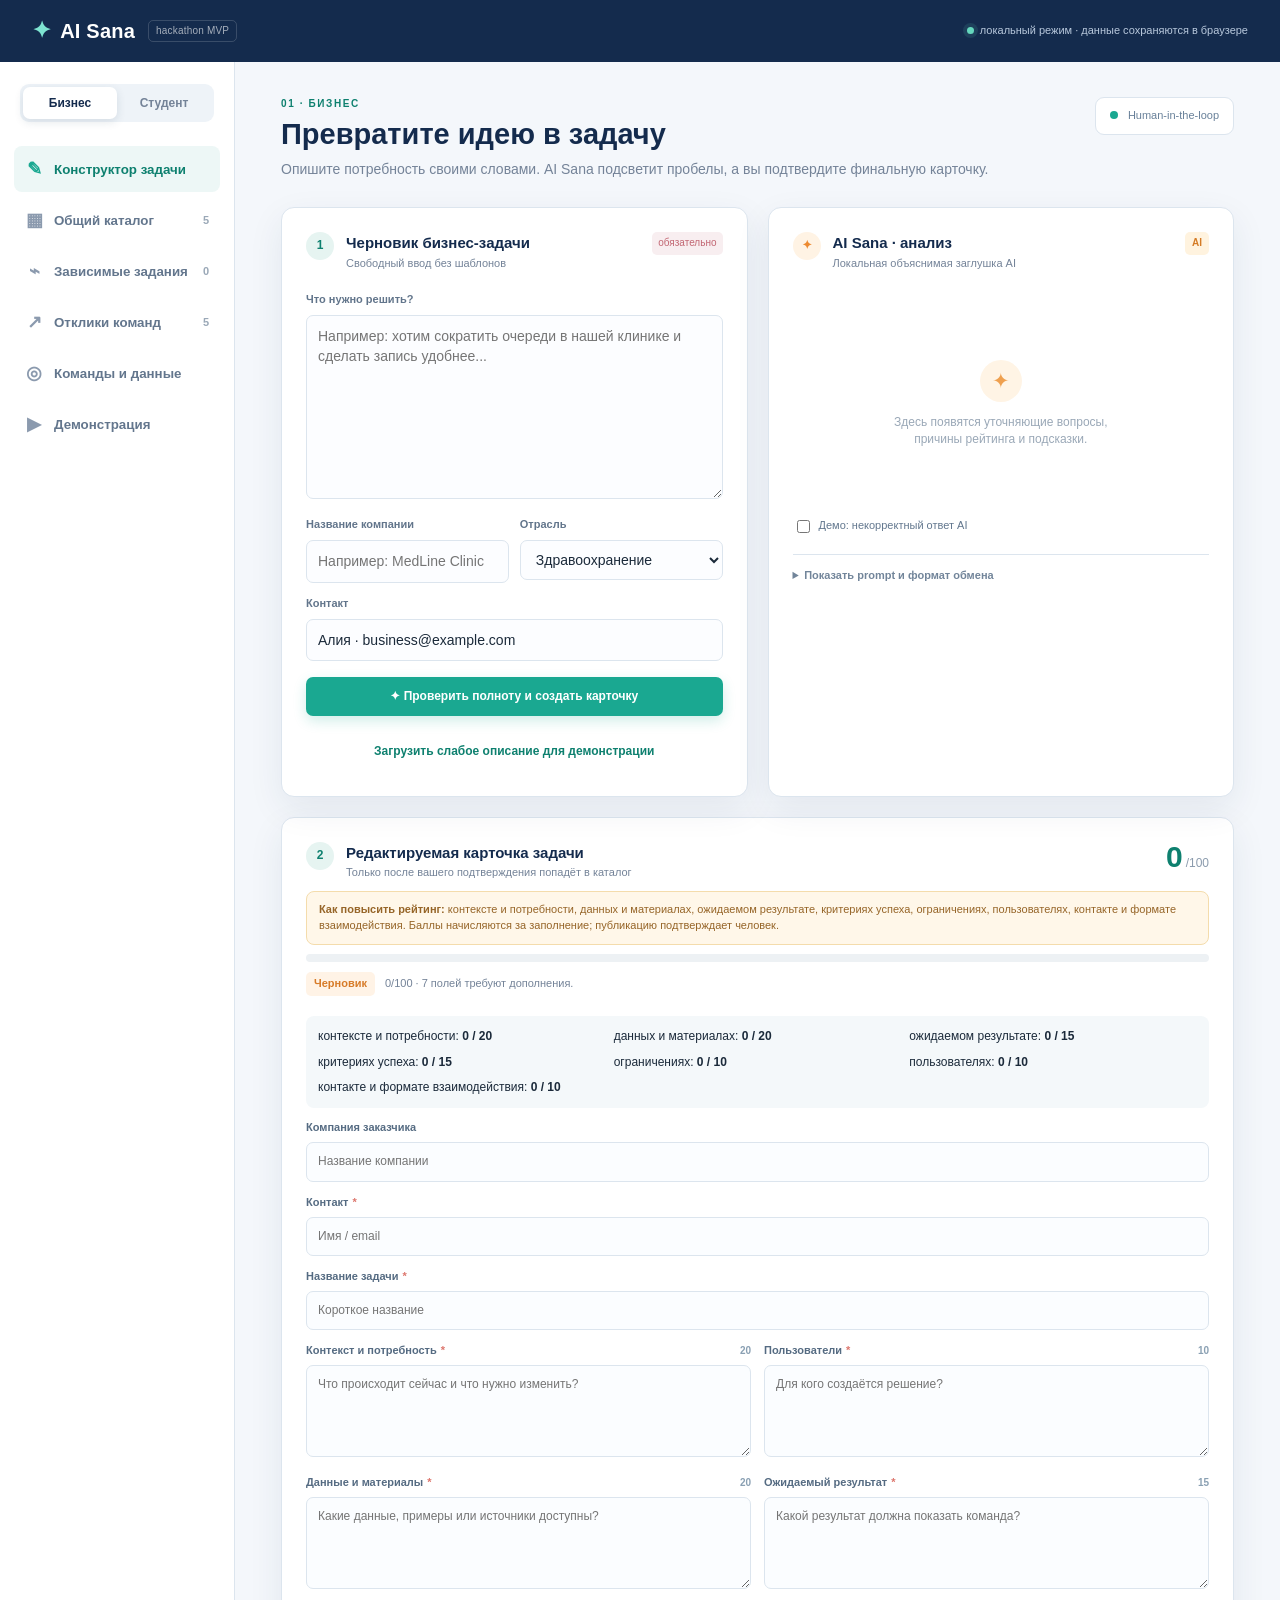
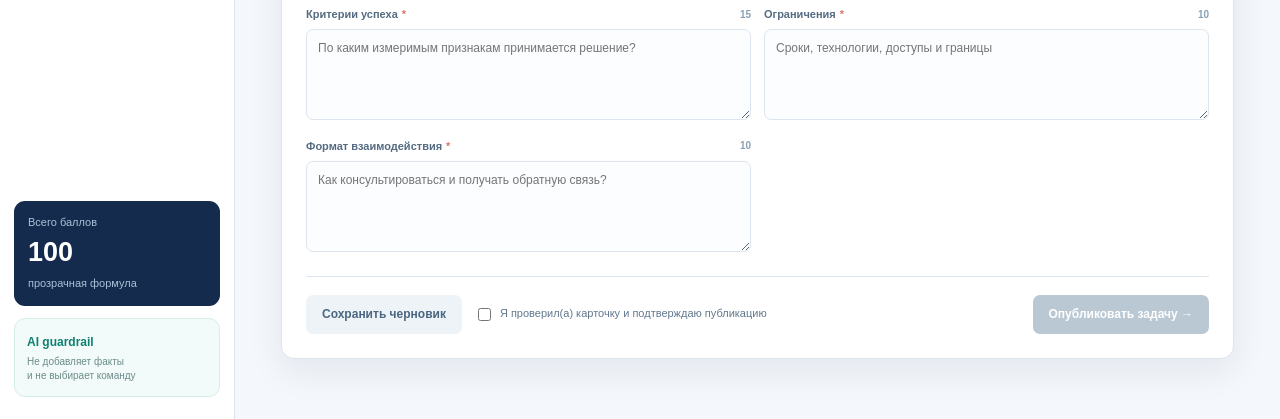
==== demo.html @ d92e15e0 "third commit" ====
<!doctype html>
<html lang="ru">
<head>
  <meta charset="UTF-8" />
  <meta name="viewport" content="width=device-width, initial-scale=1.0" />
  <title>AI Sana — геймификация бизнес-задач</title>
  <style>:root{--navy:#142b4d;--navy-2:#1f4675;--ink:#1b2a3a;--muted:#748398;--line:#dce5ee;--bg:#f4f7fb;--card:#fff;--teal:#1aa891;--teal-dark:#0e806f;--orange:#f29b4a;--red:#e36963;--shadow:0 12px 35px rgba(27,57,91,.08)}*{box-sizing:border-box}body{margin:0;background:var(--bg);color:var(--ink);font:14px/1.45 Inter,ui-sans-serif,-apple-system,BlinkMacSystemFont,"Segoe UI",sans-serif}.app-shell{min-height:100vh}.topbar{height:62px;background:var(--navy);color:#fff;display:flex;align-items:center;justify-content:space-between;padding:0 32px}.brand{font-weight:800;letter-spacing:.2px;display:flex;align-items:center;gap:9px;font-size:20px}.brand small{font-size:10px;font-weight:500;opacity:.62;padding:3px 7px;border:1px solid rgba(255,255,255,.26);border-radius:5px;margin-left:4px}.brand-mark{color:#7ee4d1;font-size:23px}.topbar-status{font-size:11px;color:#b8c8dc}.live-dot{display:inline-block;width:7px;height:7px;border-radius:50%;background:#65d7bd;margin-right:6px;box-shadow:0 0 0 4px rgba(101,215,189,.12)}.workspace{display:flex;min-height:calc(100vh - 62px)}.sidebar{width:235px;background:#fff;border-right:1px solid var(--line);padding:22px 14px;display:flex;flex-direction:column}.role-switcher{display:grid;grid-template-columns:1fr 1fr;background:#eef3f8;border-radius:9px;padding:3px;margin:0 6px 24px}.role-btn{border:0;background:transparent;border-radius:7px;padding:9px 3px;color:var(--muted);font-weight:700;font-size:12px;cursor:pointer}.role-btn.active{background:#fff;color:var(--navy);box-shadow:0 3px 10px rgba(28,57,86,.12)}.nav-list{display:grid;gap:5px}.nav-btn{border:0;background:transparent;border-radius:8px;color:#63768d;text-align:left;padding:12px 11px;display:flex;gap:11px;align-items:center;cursor:pointer;font-weight:600}.nav-btn span{font-size:18px;width:18px;text-align:center;color:#8b9aae}.nav-btn b{margin-left:auto;color:#9aa8b7;font-size:11px}.nav-btn:hover,.nav-btn.active{background:#edf7f6;color:var(--teal-dark)}.nav-btn.active span{color:var(--teal)}.sidebar-bottom{margin-top:auto;display:grid;gap:12px}.mini-kpi{background:var(--navy);color:#fff;border-radius:11px;padding:14px}.mini-kpi span,.mini-kpi small{display:block;color:#abc0d8;font-size:11px}.mini-kpi strong{display:block;font-size:27px;margin:3px 0}.guardrail{border:1px solid #d6eee9;background:#f3fbfa;border-radius:11px;padding:12px;color:var(--teal-dark)}.guardrail span{font-weight:800;font-size:12px}.guardrail small{display:block;color:#6b8c89;font-size:10px;margin-top:4px}.main-content{flex:1;padding:35px 46px 60px;max-width:1500px;margin:0 auto;width:100%}.view{display:none}.view.active{display:block}.page-heading{display:flex;justify-content:space-between;align-items:flex-start;gap:25px;margin-bottom:28px}.eyebrow{color:var(--teal-dark);font-size:10px;font-weight:900;letter-spacing:1.6px;margin:0 0 6px}.page-heading h1{font-size:29px;line-height:1.15;margin:0 0 8px;color:var(--navy)}.subtitle{color:var(--muted);margin:0;max-width:750px}.heading-chip,.catalog-total{background:#fff;border:1px solid var(--line);padding:10px 14px;border-radius:9px;color:#688099;font-size:11px;white-space:nowrap}.chip-dot{width:8px;height:8px;border-radius:50%;background:var(--teal);display:inline-block;margin-right:7px}.catalog-total{text-align:right}.catalog-total strong{display:block;color:var(--navy);font-size:25px;line-height:1}.catalog-total span{font-size:10px}.builder-layout{display:grid;grid-template-columns:1fr 1fr;gap:20px;margin-bottom:20px}.panel{background:#fff;border:1px solid var(--line);border-radius:13px;box-shadow:var(--shadow)}.input-panel,.ai-panel{min-height:380px;padding:24px}.panel-head{display:flex;justify-content:space-between;align-items:flex-start;margin-bottom:20px}.panel-head>div:first-child{display:flex;gap:12px}.panel-head h2{font-size:15px;margin:0 0 2px;color:var(--navy)}.panel-head p{margin:0;color:var(--muted);font-size:11px}.step-num{background:#e6f4f1;color:var(--teal-dark);width:28px;height:28px;border-radius:50%;display:inline-flex;align-items:center;justify-content:center;font-weight:900;font-size:12px;flex:none}.ai-step{background:#fff3e4;color:#ed8a30}.required{font-size:10px;background:#f8eef0;color:#c26773;border-radius:5px;padding:4px 6px}.ai-badge{font-size:10px;color:#d47b26;background:#fff3df;border-radius:5px;padding:4px 7px;font-weight:800}.field-label{display:block;font-weight:700;font-size:11px;color:#62758b;margin-bottom:7px}.field-group{flex:1}.input-panel textarea,.input-panel input,.input-panel select,.card-field input,.card-field textarea,.card-field select,.toolbar select,.search-wrap input{font:inherit;border:1px solid var(--line);border-radius:7px;background:#fcfdff;color:var(--ink);padding:10px 11px;outline:none;width:100%;resize:vertical}.input-panel textarea:focus,.input-panel input:focus,.card-field input:focus,.card-field textarea:focus{border-color:#65cfc0;box-shadow:0 0 0 3px rgba(26,168,145,.1)}.form-row{display:flex;gap:11px;margin-top:13px}.primary-btn,.secondary-btn,.text-btn{border:0;border-radius:7px;padding:11px 16px;font:inherit;font-size:12px;font-weight:800;cursor:pointer}.primary-btn{background:var(--teal);color:#fff;box-shadow:0 5px 13px rgba(26,168,145,.2)}.primary-btn:hover{background:var(--teal-dark)}.primary-btn:disabled{background:#b9c8d3;cursor:not-allowed;box-shadow:none}.secondary-btn{background:#edf3f7;color:#4a6680}.text-btn{background:transparent;color:var(--teal-dark);padding-left:0;padding-right:0}.full{width:100%;margin-top:16px}.empty-state{text-align:center;padding:68px 10px;color:#9aa8b7}.empty-icon{width:42px;height:42px;border-radius:50%;background:#fff4e5;color:#efa04f;display:inline-flex;align-items:center;justify-content:center;font-size:21px;margin-bottom:12px}.empty-state p{margin:0;font-size:12px}.hidden{display:none!important}.ai-result{display:grid;gap:12px}.ai-summary{display:flex;align-items:center;gap:10px;padding:10px;background:#fff8ed;border:1px solid #f6e1c4;border-radius:8px;color:#8b6438;font-size:12px}.question-list{display:grid;gap:9px}.question-item{border:1px solid #e6edf2;border-radius:8px;padding:10px;background:#fbfcfe}.question-item strong{font-size:11px;display:block;color:var(--navy);margin-bottom:6px}.question-item input{width:100%;border:0;border-bottom:1px solid #ccd9e3;padding:5px 2px;background:transparent;outline:0;font:inherit;font-size:12px}.prompt-details{margin-top:18px;border-top:1px solid var(--line);padding-top:13px;color:#72859a;font-size:11px}.prompt-details summary{cursor:pointer;font-weight:700}.prompt-details pre{white-space:pre-wrap;background:#152b48;color:#cfe8e2;border-radius:7px;padding:11px;font-size:10px;line-height:1.5;overflow:auto}.card-panel{padding:24px}.card-head{margin-bottom:10px}.score-bubble{display:flex;align-items:baseline;gap:3px;color:#8b9bad}.score-bubble strong{color:var(--teal-dark);font-size:30px;line-height:1}.score-bubble span{font-size:12px}.score-track{height:8px;background:#edf1f4;border-radius:9px;overflow:hidden}.score-track span{display:block;height:100%;width:0;background:linear-gradient(90deg,var(--orange),var(--teal));border-radius:9px;transition:width .35s}.readiness-row{display:flex;align-items:center;gap:10px;margin:10px 0 20px;color:var(--muted);font-size:11px}.readiness{border-radius:5px;padding:4px 8px;font-weight:800}.readiness.draft{background:#fff3e6;color:#d77b28}.readiness.working{background:#eaf3ff;color:#3d78b9}.readiness.ready{background:#e9f8f2;color:#178c70}.readiness.priority{background:#e9efff;color:#536cc3}.missing-banner{background:#fff7e9;border:1px solid #f4dcac;color:#966528;border-radius:8px;padding:10px 12px;font-size:11px;margin:9px 0}.card-grid{display:grid;grid-template-columns:repeat(2,minmax(0,1fr));gap:13px}.card-field{display:block}.card-field.wide{grid-column:1/-1}.card-field>span{display:flex;align-items:center;gap:4px;color:#556b82;font-size:11px;font-weight:800;margin-bottom:6px}.card-field i{font-style:normal;color:#dd766d}.card-field em{margin-left:auto;font-style:normal;color:#8aa0b3;font-size:10px;font-weight:700}.card-field input,.card-field textarea{font-size:12px;background:#fbfdff}.card-actions{display:flex;align-items:center;gap:12px;border-top:1px solid var(--line);margin-top:18px;padding-top:18px}.card-actions .primary-btn{margin-left:auto}.confirm-check{font-size:11px;color:#62778e;display:flex;align-items:center;gap:6px}.confirm-check input{accent-color:var(--teal)}.toolbar{display:flex;gap:10px;align-items:center;margin-bottom:20px}.search-wrap{display:flex;align-items:center;gap:8px;flex:1;background:#fff;border:1px solid var(--line);border-radius:8px;padding:0 12px;color:#8ba0b3}.search-wrap input{border:0;padding:10px 0}.toolbar select{width:auto;min-width:190px;background:#fff;color:#62758b}.catalog-grid{display:grid;grid-template-columns:repeat(3,minmax(0,1fr));gap:16px}.task-card{background:#fff;border:1px solid var(--line);border-radius:12px;padding:18px;box-shadow:var(--shadow);display:flex;flex-direction:column;min-height:270px}.task-card-top{display:flex;justify-content:space-between;gap:10px;align-items:flex-start}.task-card h3{margin:0;color:var(--navy);font-size:15px}.industry-tag{font-size:10px;color:#778ba0;margin:6px 0 11px}.score-mini{background:#e9f8f3;color:var(--teal-dark);font-size:12px;font-weight:900;padding:6px 8px;border-radius:7px;white-space:nowrap}.task-card p{color:#718398;font-size:11px;margin:0 0 12px}.task-card .card-meta{display:flex;gap:6px;flex-wrap:wrap;margin-top:auto}.meta-tag{padding:4px 7px;border-radius:5px;background:#f0f4f7;color:#708398;font-size:10px}.task-card .primary-btn{margin-top:14px}.offers-list{display:grid;gap:16px}.offer-task{background:#fff;border:1px solid var(--line);border-radius:12px;padding:19px}.offer-task-head{display:flex;justify-content:space-between;align-items:center;border-bottom:1px solid var(--line);padding-bottom:13px;margin-bottom:14px}.offer-task h3{margin:0;color:var(--navy);font-size:15px}.offer-item{border:1px solid #e4ebf0;border-radius:9px;padding:14px;margin-top:10px;display:grid;grid-template-columns:145px 1fr auto;gap:14px;align-items:start}.offer-item h4{margin:0;color:var(--navy);font-size:12px}.offer-item p{margin:4px 0 0;color:#718398;font-size:11px;white-space:pre-line}.offer-label{font-size:10px;color:#93a2b2;text-transform:uppercase;letter-spacing:.5px}.offer-actions{display:flex;gap:7px}.accept-btn,.reject-btn{border:0;border-radius:6px;padding:8px 10px;font:inherit;font-size:11px;font-weight:800;cursor:pointer}.accept-btn{background:#e7f7f1;color:#14896f}.reject-btn{background:#fff0f0;color:#c2666e}.decision{font-size:10px;padding:5px 8px;border-radius:5px;font-weight:800}.decision.accepted{background:#e8f8f1;color:#168a70}.decision.rejected{background:#fff0f0;color:#c2666e}.data-tabs{display:flex;gap:7px;border-bottom:1px solid var(--line);margin-bottom:18px}.data-tab{background:transparent;border:0;padding:11px 14px;font:inherit;font-size:12px;color:#7b8d9f;cursor:pointer;border-bottom:2px solid transparent}.data-tab.active{color:var(--teal-dark);border-color:var(--teal);font-weight:800}.data-view{display:none}.data-view.active{display:block}.data-table{width:100%;border-collapse:collapse;background:#fff;border:1px solid var(--line);border-radius:12px;overflow:hidden;font-size:11px}.data-table th,.data-table td{text-align:left;padding:12px;border-bottom:1px solid #e9eef2;vertical-align:top}.data-table th{background:#f4f7fa;color:#65798f;font-size:10px;text-transform:uppercase;letter-spacing:.5px}.data-table td strong{color:var(--navy)}.demo-timeline{background:#fff;border:1px solid var(--line);border-radius:12px;padding:25px 26px;display:flex;align-items:flex-start;gap:10px}.demo-step{display:flex;gap:9px;flex:1}.demo-step>span{width:25px;height:25px;border-radius:50%;display:flex;align-items:center;justify-content:center;background:#e9eff5;color:#71869d;font-weight:900;font-size:11px;flex:none}.demo-step.done>span{background:#dff5ef;color:var(--teal-dark)}.demo-step strong{display:block;font-size:11px;color:var(--navy)}.demo-step p{font-size:10px;color:var(--muted);margin:4px 0 0}.demo-line{height:1px;background:#d8e3eb;width:26px;margin-top:12px}.demo-note{display:flex;gap:12px;background:#eaf6ff;border:1px solid #c9e3f4;border-radius:9px;padding:14px;margin-top:18px;color:#426e91}.note-icon{font-size:18px}.demo-note strong{font-size:12px}.demo-note p{font-size:11px;margin:3px 0 0}.architecture-card{background:var(--navy);color:#fff;border-radius:12px;margin-top:18px;padding:23px;display:flex;align-items:center;justify-content:space-between;gap:20px}.architecture-card .eyebrow{color:#76dbc9}.architecture-card h2{margin:0 0 6px;font-size:17px}.architecture-card p{color:#afc4d8;font-size:11px;margin:0;max-width:520px}.arch-flow{display:flex;align-items:center;gap:10px;color:#c9dbec;font-size:11px}.arch-flow span{background:#274b73;border:1px solid #44688e;border-radius:5px;padding:7px 8px}.arch-flow b{color:#75d7c5}.modal{position:fixed;inset:0;background:rgba(16,39,67,.42);display:flex;justify-content:center;align-items:center;padding:20px;z-index:10}.modal-card{background:#fff;border-radius:13px;padding:25px;width:min(540px,100%);box-shadow:0 20px 60px rgba(15,37,64,.25);position:relative}.modal-card h2{color:var(--navy);margin:0 0 6px;font-size:20px}.modal-card .card-field{margin-top:14px}.modal-close{position:absolute;right:15px;top:10px;border:0;background:transparent;color:#8da0b2;font-size:25px;cursor:pointer}.muted{color:var(--muted);font-size:11px}.toast{position:fixed;right:25px;bottom:25px;background:var(--navy);color:#fff;border-radius:8px;padding:12px 16px;box-shadow:var(--shadow);font-size:12px;z-index:20}.toast.success{background:var(--teal-dark)}
@media(max-width:1000px){.sidebar{width:190px}.main-content{padding:27px 24px}.catalog-grid{grid-template-columns:repeat(2,minmax(0,1fr))}.demo-timeline{flex-wrap:wrap}.demo-line{display:none}}@media(max-width:700px){.topbar{padding:0 16px}.topbar-status{display:none}.workspace{display:block}.sidebar{width:100%;border-right:0;border-bottom:1px solid var(--line);padding:10px}.role-switcher{margin-bottom:8px}.nav-list{display:flex;overflow:auto}.nav-btn{white-space:nowrap;padding:8px}.nav-btn b{display:none}.sidebar-bottom{display:none}.main-content{padding:25px 14px}.builder-layout,.catalog-grid,.card-grid{grid-template-columns:1fr}.page-heading{display:block}.heading-chip,.catalog-total{display:inline-block;margin-top:15px}.card-actions{flex-wrap:wrap}.card-actions .primary-btn{margin-left:0}.offer-item{grid-template-columns:1fr}.toolbar{display:grid}.toolbar select{width:100%}.architecture-card{display:block}.arch-flow{margin-top:18px;flex-wrap:wrap}}
.task-card-actions{display:flex;gap:8px;margin-top:14px}.task-card-actions .primary-btn,.task-card-actions .secondary-btn{flex:1;margin-top:0;padding-left:9px;padding-right:9px;font-size:11px}.task-card-actions .secondary-btn{background:#fff5e8;color:#c87528;border:1px solid #f2d6ae}.agent-banner{display:flex;align-items:center;gap:14px;background:#fff8ed;border:1px solid #f1ddbe;border-radius:12px;padding:15px 17px;margin-bottom:18px;color:#8b6438}.agent-banner-icon{width:34px;height:34px;display:flex;align-items:center;justify-content:center;border-radius:50%;background:#fff0d9;color:#e08a31;font-size:18px;flex:none}.agent-banner strong{color:#805b32;font-size:13px}.agent-banner p{margin:3px 0 0;font-size:11px;color:#977b5c}.agent-banner .ai-badge{margin-left:auto;flex:none}.dependent-grid{display:grid;gap:16px}.dependent-card{background:#fff;border:1px solid var(--line);border-radius:12px;padding:19px;box-shadow:var(--shadow)}.dependent-card-head{display:flex;justify-content:space-between;align-items:flex-start;gap:15px;border-bottom:1px solid var(--line);padding-bottom:13px;margin-bottom:14px}.dependent-card h3{margin:6px 0 4px;color:var(--navy);font-size:16px}.dependent-card-head p{margin:0;color:var(--muted);font-size:11px}.dependent-card-head p strong{color:#58728b}.dependent-status{font-size:10px;padding:4px 7px;border-radius:5px;background:#fff2df;color:#c97a2d;font-weight:800}.role-pill{background:#edf7f6;color:var(--teal-dark);padding:6px 9px;border-radius:6px;font-size:10px;font-weight:800;white-space:nowrap}.dependent-card-grid{display:grid;grid-template-columns:repeat(2,minmax(0,1fr));gap:14px}.dependent-card-grid>div{background:#f8fafc;border-radius:8px;padding:11px}.dependent-card-grid span{display:block;color:#8b9cad;font-size:10px;text-transform:uppercase;letter-spacing:.4px;margin-bottom:5px}.dependent-card-grid p{margin:0;color:#5d7186;font-size:11px;white-space:pre-line}.dependent-card-grid p strong{display:block;color:#d17e2d;margin-top:6px}.dependent-modal-card{width:min(760px,100%);max-height:calc(100vh - 40px);overflow:auto}.agent-modal-heading{display:flex;gap:12px;align-items:flex-start;margin-bottom:14px}.agent-modal-heading h2{margin:0 0 3px}.agent-modal-heading .ai-badge{margin-left:auto}.parent-context{position:relative;background:#f1f7fb;border:1px solid #dce8f0;border-radius:8px;padding:11px 12px;margin-bottom:14px}.parent-context .parent-label{display:block;color:#7d91a5;font-size:9px;font-weight:900;letter-spacing:1px}.parent-context strong{display:block;color:var(--navy);font-size:13px;margin:3px 0}.parent-context p{margin:0;color:#667b90;font-size:11px;max-width:85%;white-space:nowrap;overflow:hidden;text-overflow:ellipsis}.parent-score{position:absolute;right:12px;top:12px;color:var(--teal-dark);font-size:10px;font-weight:800}.agent-controls{display:grid;grid-template-columns:1fr 1.4fr;gap:11px}.agent-empty{text-align:center;padding:22px 10px;color:#9aa8b7}.agent-empty .empty-icon{margin-bottom:5px}.agent-empty p{margin:0;font-size:11px}.agent-result-note{background:#eaf7f3;border:1px solid #ccebe3;color:#247866;border-radius:7px;padding:9px 11px;font-size:11px;margin-top:15px}.dependent-form-grid{display:grid;grid-template-columns:repeat(2,minmax(0,1fr));gap:11px;margin-top:13px}.dependent-form-grid .wide{grid-column:1/-1}.dependent-form-grid .card-field textarea,.dependent-form-grid .card-field input{font-size:11px}.agent-modal-actions{display:flex;justify-content:flex-end;gap:9px;border-top:1px solid var(--line);margin-top:15px;padding-top:15px}.agent-modal-actions .secondary-btn{margin-right:auto}
@media(max-width:700px){.task-card-actions{display:grid}.agent-banner{align-items:flex-start}.agent-banner .ai-badge{margin-left:0}.dependent-card-grid,.dependent-form-grid,.agent-controls{grid-template-columns:1fr}.dependent-form-grid .wide{grid-column:auto}.dependent-card-head{display:block}.role-pill{display:inline-block;margin-top:10px}.parent-score{position:static;display:block;margin-top:6px}.parent-context p{max-width:100%}}
.offer-head-actions{display:flex;align-items:center;gap:8px}.compare-btn{padding:7px 9px;font-size:10px}.recommendations-panel{background:#f7fbfd;border:1px solid #dce8ef;border-radius:8px;padding:11px;margin:14px 0}.recommendations-head,.comparison-title{display:flex;justify-content:space-between;gap:10px;align-items:center;margin-bottom:8px;color:var(--navy);font-size:11px}.recommendations-head span,.comparison-title span{font-size:10px;color:#8b9cac;font-weight:500}.recommendation-item,.comparison-row{display:grid;grid-template-columns:23px 1fr auto;gap:8px;align-items:start;padding:8px 0;border-top:1px solid #e5edf2}.recommendation-item:first-of-type,.comparison-row:first-of-type{border-top:0}.recommendation-rank{width:20px;height:20px;border-radius:50%;display:flex;align-items:center;justify-content:center;background:#e6f4f1;color:var(--teal-dark);font-size:10px;font-weight:900}.recommendation-item strong,.comparison-row strong{font-size:11px;color:var(--navy)}.recommendation-item p,.comparison-row p{margin:2px 0 0;color:#72859a;font-size:10px;line-height:1.35}.recommendation-item>b,.comparison-row>b{color:var(--teal-dark);font-size:11px;white-space:nowrap}.offer-ai-review{display:flex;justify-content:space-between;gap:10px;align-items:center;border-radius:7px;padding:9px 11px;margin-top:12px;font-size:10px}.offer-ai-review strong{font-size:11px}.offer-ai-review span{color:#7b8d9d;text-align:right}.offer-ai-review.incomplete{background:#fff7e9;border:1px solid #f3dfb8;color:#97672b}.offer-ai-review.complete{background:#eaf7f3;border:1px solid #ccebe3;color:#1b7d69}.offer-comparison{background:#fbfcfe;border:1px solid #e0e9ef;border-radius:8px;padding:11px;margin-bottom:12px}.progress-btn{border:0;background:#eaf6ff;color:#39759b;border-radius:6px;padding:7px 9px;font:inherit;font-size:10px;font-weight:800;cursor:pointer}.progress-history{display:grid;gap:3px;background:#f3f8fb;border-left:3px solid #76b4d2;border-radius:4px;padding:7px 8px;margin-top:8px;color:#54738a;font-size:10px}.progress-history span{white-space:pre-line}.progress-history strong{font-size:10px;color:#397395}
@media(max-width:700px){.offer-head-actions,.offer-ai-review{display:grid}.offer-ai-review span{text-align:left}.recommendations-head,.comparison-title{align-items:flex-start;flex-direction:column}}
.score-breakdown{display:grid;grid-template-columns:repeat(auto-fit,minmax(220px,1fr));gap:8px;list-style:none;padding:12px;background:#f4f8fa;border-radius:8px;font-size:12px}.task-card details{margin-bottom:12px}.task-card details summary{cursor:pointer;font-size:12px}
</style>
</head>
<body>
  <div class="app-shell">
    <header class="topbar">
      <div class="brand"><span class="brand-mark">✦</span><span>AI Sana</span><small>hackathon MVP</small></div>
      <div class="topbar-status"><span class="live-dot"></span>локальный режим · данные сохраняются в браузере</div>
    </header>

    <div class="workspace">
      <aside class="sidebar">
        <div class="role-switcher">
          <button class="role-btn active" data-role="business">Бизнес</button>
          <button class="role-btn" data-role="student">Студент</button>
        </div>
        <nav class="nav-list">
          <button class="nav-btn active" data-view="builder"><span>✎</span> Конструктор задачи</button>
          <button class="nav-btn" data-view="catalog"><span>▦</span> Общий каталог <b id="catalog-count">0</b></button>
          <button class="nav-btn" data-view="dependent"><span>⌁</span> Зависимые задания <b id="dependent-count">0</b></button>
          <button class="nav-btn" data-view="offers"><span>↗</span> Отклики команд <b id="offers-count">0</b></button>
          <button class="nav-btn" data-view="teams"><span>◎</span> Команды и данные</button>
          <button class="nav-btn" data-view="demo"><span>▶</span> Демонстрация</button>
        </nav>
        <div class="sidebar-bottom">
          <div class="mini-kpi"><span>Всего баллов</span><strong>100</strong><small>прозрачная формула</small></div>
          <div class="guardrail"><span>AI guardrail</span><small>Не добавляет факты<br/>и не выбирает команду</small></div>
        </div>
      </aside>

      <main class="main-content">
        <section class="view active" id="view-builder">
          <div class="page-heading">
            <div><p class="eyebrow">01 · БИЗНЕС</p><h1>Превратите идею в задачу</h1><p class="subtitle">Опишите потребность своими словами. AI Sana подсветит пробелы, а вы подтвердите финальную карточку.</p></div>
            <div class="heading-chip"><span class="chip-dot"></span> Human-in-the-loop</div>
          </div>
          <div class="builder-layout">
            <div class="panel input-panel">
              <div class="panel-head"><div><span class="step-num">1</span><div><h2>Черновик бизнес-задачи</h2><p>Свободный ввод без шаблонов</p></div></div><span class="required">обязательно</span></div>
              <label class="field-label" for="draft-text">Что нужно решить?</label>
              <textarea id="draft-text" rows="8" placeholder="Например: хотим сократить очереди в нашей клинике и сделать запись удобнее..."></textarea>
              <div class="form-row">
                <label class="field-group"><span class="field-label">Название компании</span><input id="draft-company" placeholder="Например: MedLine Clinic" /></label>
                <label class="field-group"><span class="field-label">Отрасль</span><select id="draft-industry"><option>Здравоохранение</option><option>Образование</option><option>Ритейл</option><option>Финансы</option><option>Логистика</option><option>Другое</option></select></label>
              </div>
              <div class="form-row">
                <label class="field-group"><span class="field-label">Контакт</span><input id="draft-contact" placeholder="Имя / email" value="Алия · business@example.com" /></label>
              </div>
              <button class="primary-btn full" id="analyze-btn">✦ Проверить полноту и создать карточку</button>
              <button class="text-btn full" id="load-sample-btn">Загрузить слабое описание для демонстрации</button>
            </div>

            <div class="panel ai-panel">
              <div class="panel-head"><div><span class="step-num ai-step">✦</span><div><h2>AI Sana · анализ</h2><p>Локальная объяснимая заглушка AI</p></div></div><span class="ai-badge">AI</span></div>
              <div id="ai-empty" class="empty-state"><div class="empty-icon">✦</div><p>Здесь появятся уточняющие вопросы,<br/>причины рейтинга и подсказки.</p></div>
              <div id="ai-result" class="hidden"></div><label class="confirm-check"><input type="checkbox" id="simulate-ai-error" /> Демо: некорректный ответ AI</label>
              <details class="prompt-details"><summary>Показать prompt и формат обмена</summary><pre id="prompt-preview">SYSTEM: Анализируй только факты пользователя. Не выдумывай значения.
INPUT: { companyName, draft, industry, contact, answers[] }
OUTPUT: { missingFields[], questions[], suggestions[] }
ERROR: при некорректном ответе вернуть локальные вопросы по незаполненным полям.</pre></details>
            </div>
          </div>

          <div class="panel card-panel" id="card-panel">
            <div class="panel-head card-head"><div><span class="step-num">2</span><div><h2>Редактируемая карточка задачи</h2><p>Только после вашего подтверждения попадёт в каталог</p></div></div><div class="score-bubble"><strong id="score-value">0</strong><span>/100</span></div></div>
            <div id="missing-banner" class="missing-banner hidden"></div>
            <div class="score-track"><span id="score-track-fill"></span></div>
            <div class="readiness-row"><span id="readiness-label" class="readiness draft">Черновик</span><span id="score-explain">Заполните карточку, чтобы увидеть расчёт.</span></div>
            <div id="score-breakdown" aria-live="polite"></div><div class="card-grid">
              <label class="card-field wide"><span>Компания заказчика</span><input data-field="companyName" placeholder="Название компании" /></label>
              <label class="card-field wide"><span>Контакт <i>*</i></span><input data-field="contact" placeholder="Имя / email" /></label><label class="card-field wide"><span>Название задачи <i>*</i></span><input data-field="title" placeholder="Короткое название" /></label>
              <label class="card-field"><span>Контекст и потребность <i>*</i><em>20</em></span><textarea data-field="contextNeed" rows="4" placeholder="Что происходит сейчас и что нужно изменить?"></textarea></label>
              <label class="card-field"><span>Пользователи <i>*</i><em>10</em></span><textarea data-field="users" rows="4" placeholder="Для кого создаётся решение?"></textarea></label>
              <label class="card-field"><span>Данные и материалы <i>*</i><em>20</em></span><textarea data-field="data" rows="4" placeholder="Какие данные, примеры или источники доступны?"></textarea></label>
              <label class="card-field"><span>Ожидаемый результат <i>*</i><em>15</em></span><textarea data-field="expectedResult" rows="4" placeholder="Какой результат должна показать команда?"></textarea></label>
              <label class="card-field"><span>Критерии успеха <i>*</i><em>15</em></span><textarea data-field="successCriteria" rows="4" placeholder="По каким измеримым признакам принимается решение?"></textarea></label>
              <label class="card-field"><span>Ограничения <i>*</i><em>10</em></span><textarea data-field="constraints" rows="4" placeholder="Сроки, технологии, доступы и границы"></textarea></label>
              <label class="card-field"><span>Формат взаимодействия <i>*</i><em>10</em></span><textarea data-field="format" rows="4" placeholder="Как консультироваться и получать обратную связь?"></textarea></label>
            </div>
            <div class="card-actions"><button class="secondary-btn" id="save-draft-btn">Сохранить черновик</button><label class="confirm-check"><input type="checkbox" id="confirm-check" /> Я проверил(а) карточку и подтверждаю публикацию</label><button class="primary-btn" id="publish-btn" disabled>Опубликовать задачу →</button></div>
          </div>
        </section>

        <section class="view" id="view-catalog">
          <div class="page-heading"><div><p class="eyebrow">02 · OPEN CATALOG</p><h1>Каталог задач</h1><p class="subtitle">Все опубликованные задачи доступны командам. Из любой задачи можно попросить AI-агента подготовить зависимую карточку.</p></div><div class="catalog-total"><strong id="catalog-total">0</strong><span>опубликовано</span></div></div>
          <div class="toolbar"><div class="search-wrap">⌕ <input id="catalog-search" placeholder="Поиск по задачам, отрасли, пользователям..." /></div><select id="catalog-level"><option value="all">Все уровни готовности</option><option value="draft">Черновик · 0–39</option><option value="working">Рабочая · 40–69</option><option value="ready">Готовая · 70–89</option><option value="priority">Приоритетная · 90–100</option></select><select id="catalog-sort"><option value="rating">Сначала высокий рейтинг</option><option value="new">Сначала новые</option></select></div>
          <div id="catalog-list" class="catalog-grid"></div>
        </section>

        <section class="view" id="view-dependent">
          <div class="page-heading"><div><p class="eyebrow">03 · AI TASK AGENT</p><h1>Зависимые задания</h1><p class="subtitle">Карточки-подзадачи, созданные из задач заказчика. AI готовит первый вариант, а финальное содержание и связь с родителем проверяет человек.</p></div><div class="catalog-total"><strong id="dependent-total">0</strong><span>карточек</span></div></div>
          <div class="agent-banner"><div class="agent-banner-icon">✦</div><div><strong>AI-агент декомпозиции</strong><p>Берёт только контекст, данные, результат и ограничения родительской задачи. Не выдумывает факты, не назначает исполнителя и не публикует карточку автоматически.</p></div><span class="ai-badge">LOCAL AI</span></div>
          <div id="dependent-list" class="dependent-grid"></div>
        </section>

        <section class="view" id="view-offers">
          <div class="page-heading"><div><p class="eyebrow">04 · BUSINESS DECISION</p><h1>Отклики команд</h1><p class="subtitle">Сравнивайте предложения и принимайте решение вручную. AI не назначает исполнителей.</p></div></div>
          <div id="offers-list" class="offers-list"></div>
        </section>

        <section class="view" id="view-teams">
          <div class="page-heading"><div><p class="eyebrow">04 · DATA ROOM</p><h1>Команды и тестовые данные</h1><p class="subtitle">В MVP встроен минимальный набор 5×5 для быстрой демонстрации без регистрации.</p></div></div>
          <div class="data-tabs"><button class="data-tab active" data-data-view="teams-data">5 профилей команд</button><button class="data-tab" data-data-view="drafts-data">5 черновиков</button><button class="data-tab" data-data-view="cards-data">5 карточек</button></div>
          <div id="teams-data" class="data-view active"></div><div id="drafts-data" class="data-view"></div><div id="cards-data" class="data-view"></div>
        </section>

        <section class="view" id="view-demo">
          <div class="page-heading"><div><p class="eyebrow">05 · 5-MINUTE DEMO</p><h1>Сценарий защиты</h1><p class="subtitle">Покажите целостный путь от слабого описания до выбора команды.</p></div><button class="primary-btn" id="demo-reset-btn">Сбросить демо</button></div>
          <div class="demo-timeline"><div class="demo-step done"><span>1</span><div><strong>Черновик</strong><p>Ввести слабое описание бизнес-задачи.</p></div></div><div class="demo-line"></div><div class="demo-step"><span>2</span><div><strong>AI-вопросы</strong><p>Показать минимум 3 уместных вопроса и заполнить карточку.</p></div></div><div class="demo-line"></div><div class="demo-step"><span>3</span><div><strong>Рост рейтинга</strong><p>Изменить поля и показать прозрачный пересчёт баллов.</p></div></div><div class="demo-line"></div><div class="demo-step"><span>4</span><div><strong>Каталог</strong><p>Опубликовать, открыть задачу студенту и отправить отклик.</p></div></div><div class="demo-line"></div><div class="demo-step"><span>5</span><div><strong>Решение бизнеса</strong><p>Вручную принять или отклонить предложение.</p></div></div></div>
          <div class="demo-note"><span class="note-icon">ⓘ</span><div><strong>Подсказка для защиты</strong><p>Переключайтесь между ролями «Бизнес» и «Студент» в левом меню. Все изменения сохраняются локально, поэтому сценарий можно повторить.</p></div></div>
          <div class="architecture-card"><div><p class="eyebrow">ARCHITECTURE</p><h2>Простой, проверяемый MVP</h2><p>UI → localStorage → детерминированный AI fallback → рейтинг → каталог → отклики → ручное решение.</p></div><div class="arch-flow"><span>Draft</span><b>→</b><span>AI</span><b>→</b><span>Card</span><b>→</b><span>Catalog</span><b>→</b><span>Decision</span></div></div>
        </section>
      </main>
    </div>
  </div>

  <div class="modal hidden" id="offer-modal"><div class="modal-card"><button class="modal-close" id="modal-close">×</button><p class="eyebrow">TEAM RESPONSE</p><h2 id="offer-modal-title">Отправить предложение</h2><p id="offer-modal-subtitle" class="muted"></p><div id="team-recommendations" class="recommendations-panel"></div><label class="card-field"><span>Команда</span><select id="offer-team"></select></label><label class="card-field"><span>Идея решения <i>*</i></span><textarea id="offer-idea" rows="4" placeholder="Что вы предлагаете сделать?"></textarea></label><label class="card-field"><span>План и срок <i>*</i></span><textarea id="offer-plan" rows="3" placeholder="Этапы, технологии, ориентировочный срок"></textarea></label><label class="card-field"><span>Ссылка на прототип</span><input id="offer-link" placeholder="https://..." /></label><div id="offer-ai-review" class="offer-ai-review"></div><button class="primary-btn full" id="submit-offer-btn">Отправить отклик</button></div></div>

  <div class="modal hidden" id="progress-modal"><div class="modal-card"><button class="modal-close" id="progress-modal-close">×</button><p class="eyebrow">AI PROGRESS LOG</p><h2>Зафиксировать фактический прогресс</h2><p id="progress-modal-subtitle" class="muted"></p><label class="card-field"><span>Этап</span><select id="progress-stage"><option>Исследование</option><option>Прототип</option><option>Разработка</option><option>Тестирование</option><option>Финальная передача</option></select></label><label class="card-field"><span>Что фактически сделано <i>*</i></span><textarea id="progress-note" rows="4" placeholder="Коротко опишите результат этапа и приложенные материалы"></textarea></label><label class="card-field"><span>Фактический статус</span><select id="progress-status"><option value="in_progress">В работе</option><option value="done">Этап завершён</option><option value="blocked">Есть блокер</option></select></label><button class="primary-btn full" id="save-progress-btn">Сохранить прогресс</button></div></div>

  <div class="modal hidden" id="dependent-modal">
    <div class="modal-card dependent-modal-card">
      <button class="modal-close" id="dependent-modal-close">×</button>
      <div class="agent-modal-heading"><span class="step-num ai-step">✦</span><div><p class="eyebrow">AI TASK AGENT</p><h2>Создать зависимое задание</h2><p class="muted">Агент подготовит подзадачу на основе карточки заказчика.</p></div><span class="ai-badge">AI</span></div>
      <div id="dependent-parent-context" class="parent-context"></div>
      <div class="agent-controls"><label class="card-field"><span>Роль для зависимого задания</span><select id="dependent-role"><option>Исследователь</option><option>UX/UI дизайнер</option><option>Разработчик</option><option>Аналитик</option><option>Контент-специалист</option></select></label><label class="card-field"><span>Фокус подзадачи <i>*</i></span><input id="dependent-focus" placeholder="Например: сценарий записи пациента" /></label></div>
      <button class="primary-btn full" id="dependent-generate-btn">✦ Сгенерировать карточку агентом</button>
      <div id="dependent-agent-empty" class="agent-empty"><div class="empty-icon">✦</div><p>Выберите роль и фокус — агент соберёт первый вариант зависимой задачи.</p></div>
      <div id="dependent-agent-result" class="hidden">
        <div class="agent-result-note"><strong>Черновик готов.</strong> Проверьте все поля: AI использовал только сведения родительской задачи.</div>
        <div class="dependent-form-grid"><label class="card-field wide"><span>Название зависимого задания <i>*</i></span><input data-dependent-field="title" /></label><label class="card-field"><span>Цель</span><textarea data-dependent-field="objective" rows="4"></textarea></label><label class="card-field"><span>Входные данные от заказчика</span><textarea data-dependent-field="inputs" rows="4"></textarea></label><label class="card-field"><span>Ожидаемый артефакт</span><textarea data-dependent-field="deliverable" rows="4"></textarea></label><label class="card-field"><span>Критерии приёмки</span><textarea data-dependent-field="acceptanceCriteria" rows="4"></textarea></label><label class="card-field"><span>Зависимость и ограничения</span><textarea data-dependent-field="constraints" rows="4"></textarea></label><label class="card-field"><span>Оценка срока</span><input data-dependent-field="estimate" /></label></div>
        <div class="agent-modal-actions"><button class="secondary-btn" id="dependent-regenerate-btn">Перегенерировать</button><button class="primary-btn" id="save-dependent-btn">Сохранить карточку</button></div>
      </div>
      <details class="prompt-details"><summary>Правила агента</summary><pre>SYSTEM: Создай зависимую задачу только из фактов родительской карточки.
INPUT: { parentTask, role, focus }
OUTPUT: { title, objective, inputs, deliverable, acceptanceCriteria, constraints, estimate }
GUARDRAIL: не добавлять факты, не назначать исполнителя, не публиковать автоматически.</pre></details>
    </div>
  </div>

  <div class="toast hidden" id="toast"></div>
  <script>const STORAGE_KEY = 'ai-sana-mvp-v1';
const WEIGHTS = { contextNeed: 20, data: 20, expectedResult: 15, successCriteria: 15, constraints: 10, users: 10, businessLink: 10 };
const FIELD_LABELS = { contextNeed:'контексте и потребности', data:'данных и материалах', expectedResult:'ожидаемом результате', successCriteria:'критериях успеха', constraints:'ограничениях', users:'пользователях', businessLink:'контакте и формате взаимодействия' };

const seed = {
  drafts: [
    {id:'d1', text:'Хотим сократить очереди в городской клинике и сделать запись удобнее для пациентов.', industry:'Здравоохранение'},
    {id:'d2', text:'Нужно помочь первокурсникам не терять дедлайны по практическим работам.', industry:'Образование'},
    {id:'d3', text:'Маленькому магазину нужен понятный способ видеть товары, которые заканчиваются.', industry:'Ритейл'},
    {id:'d4', text:'Логистическая компания хочет быстрее находить причину задержки доставки.', industry:'Логистика'},
    {id:'d5', text:'Финансовый консультант хочет объяснять клиентам сложные продукты простыми словами.', industry:'Финансы'}
  ],
  teams: [
    {id:'team1', name:'Qadam', interests:'EdTech, civic tech', skills:'UX, React, аналитика', tech:'React, Node.js'},
    {id:'team2', name:'Nomad Labs', interests:'HealthTech, AI', skills:'Python, ML, backend', tech:'FastAPI, SQLite'},
    {id:'team3', name:'Steppe Studio', interests:'Retail, design', skills:'UX/UI, frontend', tech:'Vue, Figma'},
    {id:'team4', name:'Orda Devs', interests:'Logistics, data', skills:'Go, data viz, API', tech:'Go, PostgreSQL'},
    {id:'team5', name:'Baiterek', interests:'FinTech, accessibility', skills:'product, frontend, QA', tech:'Next.js, Playwright'}
  ],
  cards: [
    {id:'task1', title:'Умная запись в клинику', companyName:'MedLine Clinic', industry:'Здравоохранение', contextNeed:'Пациенты тратят время в очереди и не всегда понимают доступные слоты. Клиника хочет сделать запись удобнее.', users:'Пациенты и регистраторы клиники.', data:'Расписание врачей, типовые причины визита, примеры талонов.', expectedResult:'Интерактивный прототип записи с подбором свободного времени.', successCriteria:'Пациент находит слот не более чем за 3 шага; регистратор видит подтверждённую запись.', constraints:'MVP за 5 часов; без интеграции с медицинской системой.', format:'Контакт с Алией в Telegram дважды за время хакатона.', contact:'Алия · business@example.com', published:true, offers:[]},
    {id:'task2', title:'Дедлайн без стресса', companyName:'City University', industry:'Образование', contextNeed:'Первокурсники теряют дедлайны практических работ и поздно узнают о накопившихся задачах.', users:'Студенты первого курса и преподаватели.', data:'Список заданий, даты сдачи, статусы выполнения.', expectedResult:'Экран с приоритетами и понятным планом на неделю.', successCriteria:'Студент за 30 секунд понимает ближайший дедлайн и следующий шаг.', constraints:'Без регистрации и push-уведомлений; только прототип данных.', format:'Онлайн-консультация с преподавателем раз в час.', published:true, offers:[]},
    {id:'task3', title:'Панель остатков магазина', companyName:'SmallMart', industry:'Ритейл', contextNeed:'Небольшому магазину сложно заранее заметить, что популярный товар заканчивается.', users:'Владелец магазина и продавцы.', data:'Остатки, продажи за неделю, минимальный порог.', expectedResult:'Дашборд с товарами риска и подсказкой по пополнению.', successCriteria:'Владелец находит 3 товара риска за 1 минуту.', constraints:'Синтетические данные; только desktop.', format:'Обратная связь в чате хакатона.', published:true, offers:[]},
    {id:'task4', title:'Почему задержалась доставка?', companyName:'QazLogistics', industry:'Логистика', contextNeed:'Менеджер видит факт задержки, но тратит много времени на поиск участка маршрута, где возникла проблема.', users:'Логисты и операторы поддержки.', data:'Статусы отправлений, временные метки, точки маршрута.', expectedResult:'Визуальная цепочка доставки с выделением проблемного этапа.', successCriteria:'Причина задержки определяется по карточке за 2 минуты.', constraints:'Без реального GPS; маршрут из 10 тестовых записей.', format:'Два коротких созвона с бизнесом.', published:true, offers:[]},
    {id:'task5', title:'Простое объяснение финансового продукта', companyName:'FinConsult', industry:'Финансы', contextNeed:'Клиенты консультанта не понимают сложные условия финансовых продуктов и задают одни и те же вопросы.', users:'Частные клиенты 25–45 лет.', data:'Публичные описания продуктов и список частых вопросов.', expectedResult:'Прототип сравнения продуктов простым языком.', successCriteria:'Пользователь может назвать отличие двух продуктов после просмотра.', constraints:'Не давать персональных финансовых рекомендаций; использовать только тестовые данные.', format:'Письменная обратная связь и финальное интервью.', published:true, offers:[]}
  ],
  proposals: [
    {id:'p1', taskId:'task1', teamId:'team2', idea:'Сделаем мастер записи с фильтром по специалисту и времени.', plan:'1) форма; 2) мок расписания; 3) экран подтверждения. 4 часа.', link:'https://example.com/nomad-clinic', status:'pending'},
    {id:'p2', taskId:'task2', teamId:'team1', idea:'Покажем недельный маршрут студента с приоритетом по сроку.', plan:'Данные → логика приоритета → календарный экран. 4 часа.', link:'https://example.com/qadam-deadline', status:'pending'},
    {id:'p3', taskId:'task3', teamId:'team3', idea:'Соберём спокойный дашборд остатков с цветовой зоной риска.', plan:'Синтетические данные → карточки → фильтр категорий. 3.5 часа.', link:'https://example.com/steppe-stock', status:'pending'},
    {id:'p4', taskId:'task4', teamId:'team4', idea:'Сделаем timeline маршрута и объясним, где накопилась задержка.', plan:'Таблица событий → timeline → состояние риска. 4 часа.', link:'https://example.com/orda-route', status:'pending'},
    {id:'p5', taskId:'task5', teamId:'team5', idea:'Сравним продукты через вопросы пользователя, без советов.', plan:'Категории → сравнение → проверка понятности. 4 часа.', link:'https://example.com/baiterek-fin', status:'pending'}
  ]
};

let state = loadState();
let currentRole = 'business';
let currentView = 'builder';
let activeTaskId = state.activeTaskId || null;
let offerTaskId = null;
let dependentParentTaskId = null;
let progressOfferRef = null;

function clone(value){return JSON.parse(JSON.stringify(value));}
function safeLink(value){try{const url=new URL(value);return ['http:','https:'].includes(url.protocol)?url.href:'';}catch{return '';}}
function validateAnalysis(raw,missing,questions){
  try {
    const value=typeof raw==='string'?JSON.parse(raw):raw;
    if(!value||!Array.isArray(value.missingFields)||!Array.isArray(value.questions)||!Array.isArray(value.suggestions)||value.suggestions.length||value.missingFields.length!==missing.length||!missing.every(key=>value.missingFields.includes(key))||value.questions.length!==questions.length||!value.questions.every(q=>q&&missing.includes(q.field)&&typeof q.text==='string'&&q.text.trim())) throw new Error('Invalid analysis');
    return {...value,fallback:false};
  }catch{return {missingFields:missing,questions,suggestions:[],fallback:true};}
}
function loadState(){
  try { const saved = localStorage.getItem(STORAGE_KEY); if(saved){ const parsed=JSON.parse(saved); if(!Array.isArray(parsed.tasks)||!Array.isArray(parsed.teams)||!Array.isArray(parsed.drafts)) throw new Error('Invalid storage'); parsed.tasks.forEach(task=>{if(!task||typeof task.id!=='string'||!Array.isArray(task.offers)) throw new Error('Invalid task'); Object.assign(task,calculateScore(task));}); return {...parsed, dependentTasks:Array.isArray(parsed.dependentTasks)?parsed.dependentTasks:[]}; } } catch(e) {}
  const tasks = clone(seed.cards).map(task=>Object.assign(task,calculateScore(task)));
  clone(seed.proposals).forEach(proposal => { const task = tasks.find(t => t.id === proposal.taskId); if(task) task.offers.push(proposal); });
  return { ...clone(seed), tasks, proposals: clone(seed.proposals), dependentTasks:[] };
}
function persist(){
  try { localStorage.setItem(STORAGE_KEY, JSON.stringify(state)); updateCounts(); return true; }
  catch(e){ toast('Не удалось сохранить данные в браузере. Изменения доступны только до закрытия страницы.',false); return false; }
}
function esc(value=''){ return String(value).replace(/[&<>"']/g, c=>({'&':'&amp;','<':'&lt;','>':'&gt;','"':'&quot;',"'":'&#39;'}[c])); }
function toast(message, success=true){const el=document.getElementById('toast'); el.textContent=message; el.className='toast '+(success?'success':''); setTimeout(()=>el.classList.add('hidden'),2600);}
function getTask(){ return state.tasks.find(t=>t.id===activeTaskId); }
function readiness(score){ if(score>=90) return ['priority','Приоритетная']; if(score>=70) return ['ready','Готовая']; if(score>=40) return ['working','Рабочая']; return ['draft','Черновик']; }
function calculateScore(task){
  const values={contextNeed:task.contextNeed,data:task.data,expectedResult:task.expectedResult,successCriteria:task.successCriteria,constraints:task.constraints,users:task.users,businessLink:(task.contact&&task.format)?'yes':''};
  const breakdown={}; let score=0;
  Object.keys(WEIGHTS).forEach(key=>{ const ok=key==='businessLink' ? [task.contact,task.format].every(value=>typeof value==='string'&&value.trim().length>=8) : String(values[key]||'').trim().length>=8; breakdown[key]=ok?WEIGHTS[key]:0; score+=breakdown[key]; });
  return {score,breakdown,missing:Object.keys(WEIGHTS).filter(k=>!breakdown[k])};
}
function setCardFields(task){ document.querySelectorAll('[data-field]').forEach(el=>el.value=task[el.dataset.field]||''); document.getElementById('draft-company').value=task.companyName||document.getElementById('draft-company').value; document.getElementById('draft-contact').value=task.contact||document.getElementById('draft-contact').value; document.getElementById('draft-industry').value=task.industry||'Другое'; renderScore(task); }
function readCardFields(){
  const task=getTask()?clone(getTask()):{id:'draft-'+Date.now()+'-'+Math.random().toString(36).slice(2),offers:[]}; document.querySelectorAll('[data-field]').forEach(el=>task[el.dataset.field]=el.value.trim());
  task.industry=document.getElementById('draft-industry').value; const calc=calculateScore(task); Object.assign(task,calc); return task;
}
function storeCard(task){
  const index=state.tasks.findIndex(item=>item.id===task.id);
  if(index<0) state.tasks.unshift(task); else state.tasks[index]=task;
  activeTaskId=task.id; state.activeTaskId=task.id;
  return persist();
}
function saveDraft(){ const task=readCardFields(); if(storeCard(task)) toast('Карточка сохранена'); }
function scoreDetails(task){const calc=calculateScore(task);return '<ul class="score-breakdown">'+Object.keys(WEIGHTS).map(key=>`<li>${FIELD_LABELS[key]}: <strong>${calc.breakdown[key]} / ${WEIGHTS[key]}</strong></li>`).join('')+'</ul>';}
function renderScore(task){
  const calc=calculateScore(task); Object.assign(task,calc); document.getElementById('score-value').textContent=calc.score; document.getElementById('score-track-fill').style.width=calc.score+'%';
  document.getElementById('score-breakdown').innerHTML=scoreDetails(task);
  const [level,label]=readiness(calc.score); const badge=document.getElementById('readiness-label'); badge.className='readiness '+level; badge.textContent=label;
  const explanation=calc.score===100?'Карточка полностью готова к работе.':`${calc.score}/100 · ${calc.missing.length} ${calc.missing.length===1?'поле требует':'полей требуют'} дополнения.`; document.getElementById('score-explain').textContent=explanation;
  const banner=document.getElementById('missing-banner'); if(calc.missing.length){banner.classList.remove('hidden');banner.innerHTML='<strong>Как повысить рейтинг:</strong> '+calc.missing.map(k=>FIELD_LABELS[k]).join(', ')+'. Баллы начисляются за заполнение; публикацию подтверждает человек.';}else banner.classList.add('hidden');
  document.getElementById('publish-btn').disabled=!document.getElementById('confirm-check').checked || !task.title?.trim() || !task.contact?.trim();
}
function aiAnalyze(){
  const draft=document.getElementById('draft-text').value.trim(); if(!draft){toast('Сначала введите описание задачи',false);return;}
  let task=readCardFields();
  task.companyName=task.companyName||document.getElementById('draft-company').value.trim(); task.industry=document.getElementById('draft-industry').value; task.contact=task.contact||document.getElementById('draft-contact').value; task.contextNeed=task.contextNeed||draft; task.title=task.title||draft.split(/[.!?]/)[0].slice(0,60); const calc=calculateScore(task); Object.assign(task,calc); setCardFields(task);
  const localQuestions=calc.missing.slice(0,5).map(k=>({field:k,text:{contextNeed:'Что сейчас происходит и какое изменение нужно получить?',data:'Какие данные, примеры или источники можно дать команде?',expectedResult:'Какой конкретный результат должна показать команда?',successCriteria:'По каким измеримым признакам вы примете решение?',constraints:'Какие есть сроки, технологии, доступы или ограничения?',users:'Для кого в первую очередь создаётся решение?',businessLink:'Кто будет контактным лицом и как команда получит обратную связь?'}[k]}));
  const analysis=validateAnalysis(document.getElementById('simulate-ai-error').checked?'invalid JSON':{missingFields:calc.missing,questions:localQuestions,suggestions:[]},calc.missing,localQuestions);
  const questions=analysis.questions;
  const ai=document.getElementById('ai-result'); document.getElementById('ai-empty').classList.add('hidden'); ai.classList.remove('hidden'); ai.innerHTML=`<div class="ai-summary"><span>✦</span><span><strong>${analysis.fallback?'Некорректный AI-ответ: включён локальный fallback.':'Локальный анализ завершён.'}</strong> Факты не добавлялись. Найдено пробелов: ${calc.missing.length}. Ответы ниже попадут только в редактируемую карточку.</span></div><div class="question-list">${questions.length?questions.map((q,i)=>`<div class="question-item"><strong>${i+1}. ${esc(q.text)}</strong><input data-question-field="${esc(q.field)}" placeholder="Ваш ответ (необязательно сейчас)" /></div>`).join(''):'<div class="ai-summary">Карточка заполнена. Проверьте данные и подтвердите публикацию.</div>'}</div>`;
  ai.querySelectorAll('[data-question-field]').forEach(input=>input.addEventListener('change',()=>{const field=input.dataset.questionField; const value=input.value.trim(); if(value){task=readCardFields();task[field==='businessLink'?'format':field]=field==='contextNeed'&&task[field]?task[field]+' '+value:value; setCardFields(task);}}));
  document.getElementById('confirm-check').checked=false; renderScore(task); if(storeCard(task)) toast('Анализ готов: проверьте и отредактируйте карточку');
}
function publish(){const task=readCardFields(); if(!task.title||!task.contact||!document.getElementById('confirm-check').checked){toast('Нужны название, контакт и ручное подтверждение',false);return;} task.published=true; task.publishedAt=task.publishedAt||Date.now(); if(!storeCard(task)) return; renderCatalog(); toast('Задача опубликована в общем каталоге'); goTo('catalog');}
function dependentFallback(parent, role, focus){
  const parentTitle=parent.title||'задача заказчика';
  const context=parent.contextNeed||'Контекст в родительской карточке не указан.';
  const data=parent.data||'Данные и материалы в родительской карточке не указаны.';
  const expected=parent.expectedResult||'Ожидаемый результат в родительской карточке не указан.';
  const criteria=parent.successCriteria||'Критерии приёмки в родительской карточке не указаны.';
  const limits=parent.constraints||'Ограничения в родительской карточке не указаны.';
  return {title:`${focus} · зависимое задание`,role,focus,objective:`Подготовить «${focus}» как часть задачи «${parentTitle}». Работа должна помогать приблизиться к результату заказчика: ${expected}`,inputs:`Родительская задача: ${context}\nМатериалы от заказчика: ${data}`,deliverable:`Результат работы роли «${role}» по фокусу «${focus}». Формат артефакта нужно подтвердить с заказчиком до начала работы.`,acceptanceCriteria:`Фокус закрыт и связан с задачей «${parentTitle}». Проверка проводится по критерию заказчика: ${criteria}`,constraints:`Ограничения родительской задачи: ${limits}\nНе расширять объём работ без согласования с заказчиком.`,estimate:'Согласовать с заказчиком; срок в карточке зависитимого задания не задан.'};
}
function openDependentAgent(taskId){
  const parent=state.tasks.find(t=>t.id===taskId); if(!parent) return;
  dependentParentTaskId=taskId;
  document.getElementById('dependent-parent-context').innerHTML=`<span class="parent-label">РОДИТЕЛЬСКАЯ ЗАДАЧА</span><strong>${esc(parent.title||'Без названия')}</strong><p>${esc((parent.contextNeed||'Описание не добавлено').slice(0,220))}</p><span class="parent-score">${parent.score||0}/100 · ${esc(parent.industry||'Другое')}</span>`;
  document.getElementById('dependent-focus').value=(parent.expectedResult||'').split(/[.!?]/)[0].slice(0,100);
  document.getElementById('dependent-agent-empty').classList.remove('hidden');
  document.getElementById('dependent-agent-result').classList.add('hidden');
  document.getElementById('dependent-modal').classList.remove('hidden');
}
function fillDependentFields(task){document.querySelectorAll('[data-dependent-field]').forEach(el=>el.value=task[el.dataset.dependentField]||'');}
function generateDependentAgent(){
  const parent=state.tasks.find(t=>t.id===dependentParentTaskId); const focus=document.getElementById('dependent-focus').value.trim(); const role=document.getElementById('dependent-role').value;
  if(!parent||!focus){toast('Укажите фокус зависимого задания',false);return;}
  fillDependentFields(dependentFallback(parent,role,focus));
  document.getElementById('dependent-agent-empty').classList.add('hidden');
  document.getElementById('dependent-agent-result').classList.remove('hidden');
  toast('AI-агент подготовил черновик зависимого задания');
}
function saveDependentTask(){
  const parent=state.tasks.find(t=>t.id===dependentParentTaskId); const task={id:'dependent-'+Date.now(),parentTaskId:dependentParentTaskId,parentTitle:parent?.title||'Задача заказчика',role:document.getElementById('dependent-role').value,focus:document.getElementById('dependent-focus').value.trim(),status:'draft',source:'local-ai-fallback',createdAt:Date.now()};
  document.querySelectorAll('[data-dependent-field]').forEach(el=>task[el.dataset.dependentField]=el.value.trim());
  if(!task.title){toast('Добавьте название зависимого задания',false);return;}
  state.dependentTasks=state.dependentTasks||[]; state.dependentTasks.unshift(task); persist();
  document.getElementById('dependent-modal').classList.add('hidden'); renderDependent(); goTo('dependent'); toast('Зависимая карточка сохранена как черновик');
}
function renderDependent(){
  const list=document.getElementById('dependent-list'); const tasks=state.dependentTasks||[]; document.getElementById('dependent-total').textContent=tasks.length;
  if(!tasks.length){list.innerHTML='<div class="empty-state"><div class="empty-icon">⌁</div><p>Здесь появятся зависимые задания.<br/>Откройте каталог и запустите AI-агента у задачи заказчика.</p></div>';return;}
  list.innerHTML=tasks.map(task=>`<article class="dependent-card"><div class="dependent-card-head"><div><span class="dependent-status">Черновик</span><h3>${esc(task.title)}</h3><p>Родитель: <strong>${esc(task.parentTitle)}</strong></p></div><span class="role-pill">${esc(task.role||'Роль не указана')}</span></div><div class="dependent-card-grid"><div><span>Цель</span><p>${esc(task.objective||'—')}</p></div><div><span>Ожидаемый артефакт</span><p>${esc(task.deliverable||'—')}</p></div><div><span>Критерии приёмки</span><p>${esc(task.acceptanceCriteria||'—')}</p></div><div><span>Зависимость и срок</span><p>${esc(task.constraints||'—')}<br/><strong>${esc(task.estimate||'Срок не задан')}</strong></p></div></div></article>`).join('');
}
function renderCatalog(){
  const query=(document.getElementById('catalog-search')?.value||'').trim().toLowerCase(); const level=document.getElementById('catalog-level')?.value||'all'; const sort=document.getElementById('catalog-sort')?.value||'rating';
  let tasks=state.tasks.filter(t=>t.published).filter(t=>!query||[t.title,t.companyName,t.industry,t.contextNeed,t.users].join(' ').toLowerCase().includes(query)); tasks=tasks.filter(t=>level==='all'||readiness(t.score)[0]===level); tasks.sort((a,b)=>sort==='new'?(b.publishedAt||0)-(a.publishedAt||0):b.score-a.score);
  document.getElementById('catalog-total').textContent=state.tasks.filter(t=>t.published).length; const list=document.getElementById('catalog-list'); if(!tasks.length){list.innerHTML='<div class="empty-state"><div class="empty-icon">⌕</div><p>Задач по фильтру не найдено.</p></div>';return;}
  list.innerHTML=tasks.map(t=>{const [level,label]=readiness(t.score);return `<article class="task-card"><div class="task-card-top"><div><h3>${esc(t.title)}</h3><div class="industry-tag">${esc(t.companyName||'Компания не указана')} · ${esc(t.industry||'Другое')}</div></div><span class="score-mini">${t.score}/100</span></div><p>${esc((t.contextNeed||'Описание пока не добавлено').slice(0,150))}${(t.contextNeed||'').length>150?'…':''}</p><p>Контакт: ${esc(t.contact||'Не указан')}</p><details><summary>Поля и расчёт рейтинга</summary>${scoreDetails(t)}${['users','data','expectedResult','successCriteria','constraints','format'].map(key=>`<p><strong>${esc(FIELD_LABELS[key]||'Формат взаимодействия')}:</strong> ${esc(t[key]||'Не указано')}</p>`).join('')}</details><div class="card-meta"><span class="meta-tag ${level}">${label}</span><span class="meta-tag">${(t.offers||[]).length} откликов</span></div><div class="task-card-actions"><button class="secondary-btn" data-dependent-task="${esc(t.id)}">✦ Создать зависимое</button><button class="primary-btn" data-offer-task="${t.id}">Подать предложение →</button></div></article>`}).join('');
  list.querySelectorAll('[data-offer-task]').forEach(btn=>btn.addEventListener('click',()=>openOffer(btn.dataset.offerTask)));
  list.querySelectorAll('[data-dependent-task]').forEach(btn=>btn.addEventListener('click',()=>openDependentAgent(btn.dataset.dependentTask)));
}
function normalizeWords(value=''){return String(value).toLowerCase().replace(/[^a-zа-яё0-9]+/gi,' ').split(/\s+/).filter(word=>word.length>3);}
function teamMatch(task,team){
  const industryMap={'Здравоохранение':['health','healthtech','медицин','клиник','здрав'],'Образование':['education','edtech','образован'],'Ритейл':['retail','магазин','ритейл'],'Логистика':['logistics','логист','достав'],'Финансы':['fintech','finance','финанс']};
  const text=normalizeWords(`${task.industry||''} ${task.contextNeed||''} ${task.users||''} ${task.expectedResult||''}`); const teamText=normalizeWords(`${team.interests||''} ${team.skills||''} ${team.tech||''}`); const industryWords=industryMap[task.industry]||[]; const industryHit=industryWords.some(word=>`${team.interests||''} ${team.skills||''}`.toLowerCase().includes(word)); const overlap=[...new Set(text.filter(word=>teamText.includes(word)))];
  const score=Math.min(98,35+(industryHit?35:0)+Math.min(20,overlap.length*5)+(team.tech?8:0));
  const reason=industryHit?`Интересы команды связаны с отраслью «${task.industry}».`: 'Прямое совпадение отрасли не найдено; совпадение построено по описанию навыков и технологий.';
  return {score,reason,overlap};
}
function renderTeamRecommendations(task){
  const ranked=state.teams.map(team=>({team,...teamMatch(task,team)})).sort((a,b)=>b.score-a.score).slice(0,3);
  document.getElementById('team-recommendations').innerHTML=`<div class="recommendations-head"><strong>AI-рекомендации студенту</strong><span>объяснимое совпадение</span></div>${ranked.map((item,index)=>`<div class="recommendation-item"><span class="recommendation-rank">${index+1}</span><div><strong>${esc(item.team.name)}</strong><p>${esc(item.reason)} ${item.overlap.length?`Общие признаки: ${esc(item.overlap.slice(0,3).join(', '))}.`:''}</p></div><b>${item.score}/100</b></div>`).join('')}`;
}
function reviewOffer(idea,plan,link){const missing=[];if(idea.length<20)missing.push('более конкретное описание идеи');if(plan.length<20)missing.push('этапы и срок в плане');const hasLink=Boolean(link);return {complete:missing.length===0,score:missing.length?50:hasLink?100:85,missing,hasLink};}
function updateOfferReview(){const review=reviewOffer(document.getElementById('offer-idea').value.trim(),document.getElementById('offer-plan').value.trim(),document.getElementById('offer-link').value.trim());const el=document.getElementById('offer-ai-review');el.className=`offer-ai-review ${review.complete?'complete':'incomplete'}`;el.innerHTML=review.complete?`<strong>AI-проверка: отклик выглядит полным · ${review.score}/100</strong><span>${review.hasLink?'Ссылка на прототип добавлена.':'Ссылка на прототип необязательна, но усилит предложение.'}</span>`:`<strong>AI-проверка: нужно уточнить</strong><span>${review.missing.join(' и ')}.</span>`;}
function compareTaskOffers(taskId){
  const task=state.tasks.find(item=>item.id===taskId); const target=document.getElementById(`comparison-${taskId}`); if(!task||!target)return;
  const rows=(task.offers||[]).map(offer=>{const team=state.teams.find(item=>item.id===offer.teamId)||{name:'Команда',interests:'',skills:'',tech:''};const review=reviewOffer(offer.idea||'',offer.plan||'',offer.link||'');const match=teamMatch(task,team);return {offer,team,review,match};}).sort((a,b)=>(b.review.score+b.match.score)-(a.review.score+a.match.score));
  if(!rows.length){target.innerHTML='<p class="muted">Для сравнения нужны отклики команд.</p>';return;}
  target.innerHTML=`<div class="comparison-title"><strong>AI-сравнение предложений</strong><span>Итог не заменяет решение бизнеса</span></div>${rows.map((row,index)=>`<div class="comparison-row"><span class="recommendation-rank">${index+1}</span><div><strong>${esc(row.team.name)}</strong><p>${row.review.complete?'Полнота отклика достаточная':'Нужно уточнить: '+esc(row.review.missing.join(', '))}. Совпадение с задачей: ${row.match.score}/100.</p></div><b>${Math.round((row.review.score+row.match.score)/2)}/100</b></div>`).join('')}`;
}
function openProgress(taskId,offerId){const task=state.tasks.find(item=>item.id===taskId);const offer=(task?.offers||[]).find(item=>item.id===offerId);const team=state.teams.find(item=>item.id===offer?.teamId);if(!task||!offer)return;progressOfferRef={taskId,offerId};document.getElementById('progress-modal-subtitle').textContent=`${team?.name||'Команда'} · ${task.title}`;document.getElementById('progress-note').value='';document.getElementById('progress-modal').classList.remove('hidden');}
function saveProgress(){const task=state.tasks.find(item=>item.id===progressOfferRef?.taskId);const offer=(task?.offers||[]).find(item=>item.id===progressOfferRef?.offerId);const note=document.getElementById('progress-note').value.trim();if(!offer||note.length<8){toast('Опишите фактический результат этапа',false);return;}offer.progressLog=offer.progressLog||[];offer.progressLog.push({id:'progress-'+Date.now(),stage:document.getElementById('progress-stage').value,note,status:document.getElementById('progress-status').value,createdAt:Date.now()});persist();document.getElementById('progress-modal').classList.add('hidden');renderOffers();toast('Фактический прогресс зафиксирован');}
function renderOffers(){
  const published=state.tasks.filter(t=>t.published && (t.offers||[]).length); const all=published.length?published:state.tasks.filter(t=>t.published).slice(0,2); const list=document.getElementById('offers-list');
  if(!all.length){list.innerHTML='<div class="empty-state"><div class="empty-icon">↗</div><p>Пока нет опубликованных задач.</p></div>';return;}
  list.innerHTML=all.map(task=>{const offers=task.offers||[];return `<article class="offer-task"><div class="offer-task-head"><div><p class="eyebrow">${esc(task.companyName||'Компания не указана')} · ${esc(task.industry||'Другое')} · ${task.score}/100</p><h3>${esc(task.title)}</h3></div><div class="offer-head-actions"><span class="meta-tag">${offers.length} предложений</span>${offers.length?`<button class="secondary-btn compare-btn" data-compare-task="${esc(task.id)}">✦ Сравнить предложения</button>`:''}</div></div><div id="comparison-${esc(task.id)}" class="offer-comparison hidden"></div>${offers.length?offers.map(o=>{const team=state.teams.find(x=>x.id===o.teamId)||{name:'Команда'};const progress=(o.progressLog||[]).slice(-1)[0];return `<div class="offer-item"><div><span class="offer-label">Команда</span><h4>${esc(team.name)}</h4><p>${esc(team.skills||'')}</p></div><div><span class="offer-label">Предложение · AI-проверка ${reviewOffer(o.idea||'',o.plan||'',o.link||'').score}/100</span><p><strong>${esc(o.idea)}</strong>\n${esc(o.plan)}${o.link?`\n<a href="${esc(safeLink(o.link))}" target="_blank" rel="noreferrer">Открыть прототип</a>`:''}</p>${progress?`<div class="progress-history"><strong>Последний этап: ${esc(progress.stage)}</strong><span>${esc(progress.note)}</span></div>`:''}</div><div class="offer-actions">${o.status==='pending'?`<button class="accept-btn" data-decision="accepted" data-task="${esc(task.id)}" data-offer="${esc(o.id)}">Принять</button><button class="reject-btn" data-decision="rejected" data-task="${esc(task.id)}" data-offer="${esc(o.id)}">Отклонить</button>`:o.status==='accepted'?`<span class="decision accepted">Принято</span><button class="progress-btn" data-progress-task="${esc(task.id)}" data-progress-offer="${esc(o.id)}">+ Этап</button>`:`<span class="decision rejected">Отклонено</span>`}</div></div>`}).join(''):'<p class="muted">Откликов пока нет. Переключитесь в режим студента и отправьте предложение из каталога.</p>'}</article>`}).join('');
  list.querySelectorAll('[data-decision]').forEach(btn=>btn.addEventListener('click',()=>decideOffer(btn.dataset.task,btn.dataset.offer,btn.dataset.decision)));
  list.querySelectorAll('[data-compare-task]').forEach(btn=>btn.addEventListener('click',()=>{const target=document.getElementById(`comparison-${btn.dataset.compareTask}`);target.classList.toggle('hidden');if(!target.classList.contains('hidden'))compareTaskOffers(btn.dataset.compareTask);}));
  list.querySelectorAll('[data-progress-task]').forEach(btn=>btn.addEventListener('click',()=>openProgress(btn.dataset.progressTask,btn.dataset.progressOffer)));
}
function decideOffer(taskId,offerId,status){const task=state.tasks.find(t=>t.id===taskId);const offer=(task?.offers||[]).find(o=>o.id===offerId);if(offer && ['accepted','rejected'].includes(status)){if(currentRole!=='business'){toast('Переключитесь в режим бизнеса',false);return;} if(status==='accepted' && task.offers.some(item=>item.id!==offerId&&item.status==='accepted')){toast('Для этой задачи уже выбрана команда',false);return;} offer.status=status;if(!persist())return;renderOffers();toast(status==='accepted'?'Команда принята бизнесом':'Отклик отклонён');}}
function openOffer(taskId){offerTaskId=taskId;const task=state.tasks.find(t=>t.id===taskId);document.getElementById('offer-modal-title').textContent=`Отклик на «${task.title}»`;document.getElementById('offer-modal-subtitle').textContent=`Рейтинг задачи: ${task.score}/100 · отклики не ограничены`;document.getElementById('offer-team').innerHTML=state.teams.map(t=>`<option value="${t.id}">${esc(t.name)} · ${esc(t.skills)}</option>`).join('');document.getElementById('offer-idea').value='';document.getElementById('offer-plan').value='';document.getElementById('offer-link').value='';renderTeamRecommendations(task);updateOfferReview();document.getElementById('offer-modal').classList.remove('hidden');}
function submitOffer(){const task=state.tasks.find(t=>t.id===offerTaskId);const idea=document.getElementById('offer-idea').value.trim();const plan=document.getElementById('offer-plan').value.trim();const link=document.getElementById('offer-link').value.trim();const teamId=document.getElementById('offer-team').value; if(!task?.published||!state.teams.some(team=>team.id===teamId)){toast('Выберите задачу и команду',false);return;} if(link&&!safeLink(link)){toast('Ссылка должна начинаться с https:// или http://',false);return;} if(task.offers.some(offer=>offer.teamId===teamId)){toast('Эта команда уже отправила отклик',false);return;} const review=reviewOffer(idea,plan,link);if(!review.complete){toast(`AI-проверка: ${review.missing.join(' и ')}`,false);return;}task.offers=task.offers||[];task.offers.push({id:'offer-'+Date.now(),taskId:task.id,teamId:document.getElementById('offer-team').value,idea,plan,link,status:'pending',aiReview:{score:review.score,complete:review.complete,reviewedAt:Date.now()}});if(!persist())return;document.getElementById('offer-modal').classList.add('hidden');renderCatalog();renderOffers();toast('Отклик проверен AI и отправлен бизнесу');}
function updateCounts(){document.getElementById('catalog-count').textContent=state.tasks.filter(t=>t.published).length;document.getElementById('offers-count').textContent=state.tasks.reduce((n,t)=>n+(t.offers||[]).length,0);document.getElementById('dependent-count').textContent=(state.dependentTasks||[]).length;document.getElementById('dependent-total').textContent=(state.dependentTasks||[]).length;}
function goTo(view){currentView=view;document.querySelectorAll('.nav-btn').forEach(x=>x.classList.toggle('active',x.dataset.view===view));document.querySelectorAll('.view').forEach(x=>x.classList.toggle('active',x.id==='view-'+view));if(view==='catalog')renderCatalog();if(view==='dependent')renderDependent();if(view==='offers')renderOffers();if(view==='teams')renderData();}
function renderData(){
  document.getElementById('teams-data').innerHTML=`<table class="data-table"><thead><tr><th>Команда</th><th>Интересы</th><th>Навыки</th><th>Технологии</th></tr></thead><tbody>${state.teams.map(t=>`<tr><td><strong>${esc(t.name)}</strong></td><td>${esc(t.interests)}</td><td>${esc(t.skills)}</td><td>${esc(t.tech)}</td></tr>`).join('')}</tbody></table>`;
  document.getElementById('drafts-data').innerHTML=`<table class="data-table"><thead><tr><th>ID</th><th>Отрасль</th><th>Черновик</th></tr></thead><tbody>${state.drafts.map(d=>`<tr><td>${esc(d.id)}</td><td>${esc(d.industry)}</td><td>${esc(d.text)}</td></tr>`).join('')}</tbody></table>`;
  document.getElementById('cards-data').innerHTML=`<table class="data-table"><thead><tr><th>Задача</th><th>Отрасль</th><th>Рейтинг</th><th>Статус</th></tr></thead><tbody>${state.tasks.slice(0,5).map(t=>`<tr><td><strong>${esc(t.title)}</strong></td><td>${esc(t.industry)}</td><td>${t.score}/100</td><td>${t.published?'Опубликована':'Черновик'}</td></tr>`).join('')}</tbody></table>`;
}
function loadDemo(){document.getElementById('draft-text').value='Хотим сделать сервис для нашей клиники.';document.getElementById('draft-company').value='MedLine Clinic';document.getElementById('draft-industry').value='Здравоохранение';document.getElementById('draft-contact').value='Алия · business@example.com';activeTaskId=null;document.querySelectorAll('[data-field]').forEach(x=>x.value='');document.getElementById('confirm-check').checked=false;document.getElementById('ai-empty').classList.remove('hidden');document.getElementById('ai-result').classList.add('hidden');renderScore({});goTo('builder');toast('Слабый пример загружен — нажмите «Проверить полноту»');}
function resetDemo(){try{localStorage.removeItem(STORAGE_KEY);}catch{toast('Браузер не разрешает сброс хранилища',false);return;}state=loadState();activeTaskId=null;loadDemo();updateCounts();toast('Данные демо восстановлены');}

document.querySelectorAll('.nav-btn').forEach(btn=>btn.addEventListener('click',()=>goTo(btn.dataset.view)));
document.querySelectorAll('.role-btn').forEach(btn=>btn.addEventListener('click',()=>{currentRole=btn.dataset.role;document.querySelectorAll('.role-btn').forEach(x=>x.classList.toggle('active',x===btn));toast(currentRole==='student'?'Режим студента: выберите задачу и отправьте предложение':'Режим бизнеса: создайте и подтвердите задачу');}));
document.getElementById('analyze-btn').addEventListener('click',aiAnalyze);document.getElementById('load-sample-btn').addEventListener('click',loadDemo);document.getElementById('publish-btn').addEventListener('click',publish);document.getElementById('save-draft-btn').addEventListener('click',saveDraft);document.getElementById('confirm-check').addEventListener('change',()=>{const task=readCardFields();renderScore(task);});document.getElementById('catalog-search').addEventListener('input',renderCatalog);document.getElementById('catalog-level').addEventListener('change',renderCatalog);document.getElementById('catalog-sort').addEventListener('change',renderCatalog);document.getElementById('modal-close').addEventListener('click',()=>document.getElementById('offer-modal').classList.add('hidden'));document.getElementById('submit-offer-btn').addEventListener('click',submitOffer);['offer-idea','offer-plan','offer-link'].forEach(id=>document.getElementById(id).addEventListener('input',updateOfferReview));document.getElementById('progress-modal-close').addEventListener('click',()=>document.getElementById('progress-modal').classList.add('hidden'));document.getElementById('save-progress-btn').addEventListener('click',saveProgress);document.getElementById('demo-reset-btn').addEventListener('click',resetDemo);document.getElementById('dependent-modal-close').addEventListener('click',()=>document.getElementById('dependent-modal').classList.add('hidden'));document.getElementById('dependent-generate-btn').addEventListener('click',generateDependentAgent);document.getElementById('dependent-regenerate-btn').addEventListener('click',generateDependentAgent);document.getElementById('save-dependent-btn').addEventListener('click',saveDependentTask);document.querySelectorAll('.data-tab').forEach(btn=>btn.addEventListener('click',()=>{document.querySelectorAll('.data-tab').forEach(x=>x.classList.toggle('active',x===btn));document.querySelectorAll('.data-view').forEach(x=>x.classList.toggle('active',x.id===btn.dataset.dataView));}));
['company','contact'].forEach(key=>document.getElementById('draft-'+key).addEventListener('input',()=>{document.querySelector('[data-field="'+(key==='company'?'companyName':key)+'"]').value=document.getElementById('draft-'+key).value; document.getElementById('confirm-check').checked=false;renderScore(readCardFields());}));
document.querySelectorAll('[data-field]').forEach(el=>el.addEventListener('input',()=>{document.getElementById('confirm-check').checked=false;renderScore(readCardFields());}));
updateCounts();renderCatalog();renderDependent();renderOffers();renderData();if(getTask())setCardFields(getTask());else renderScore({});
</script>
</body>
</html>
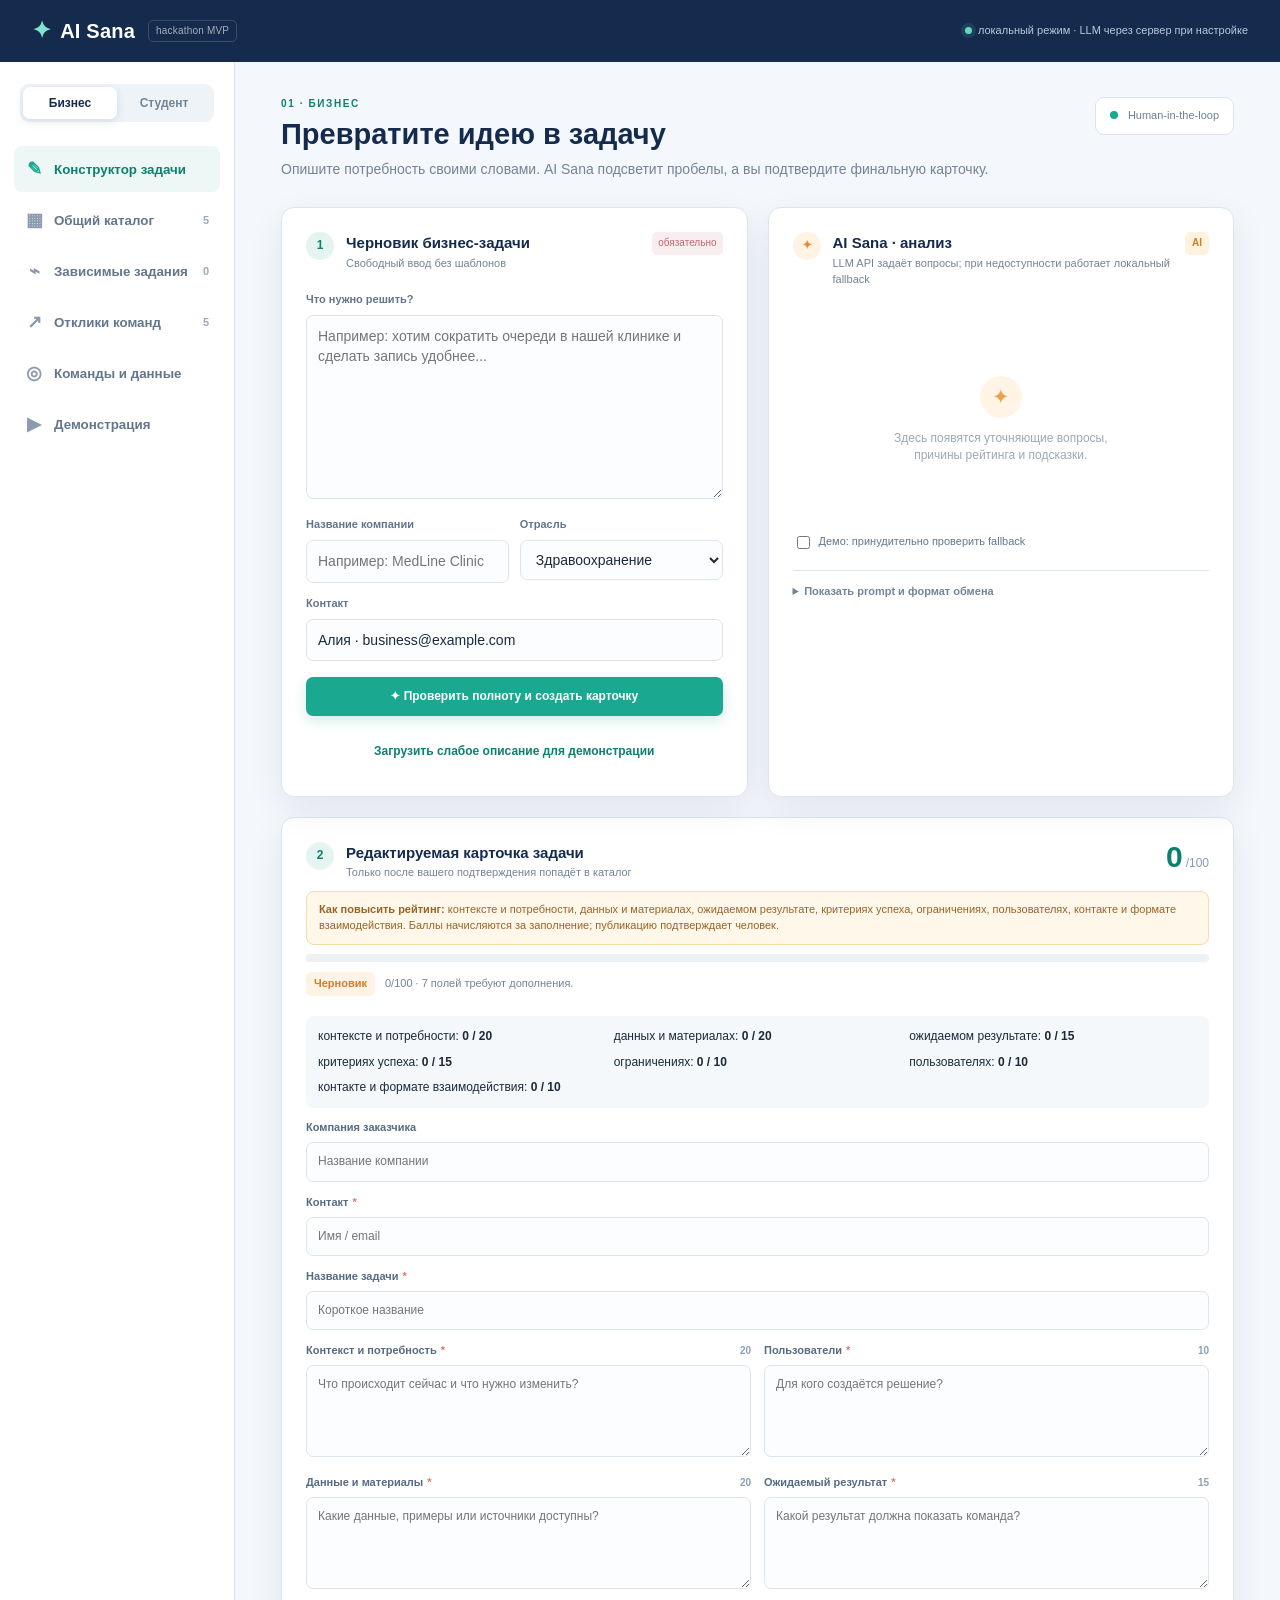
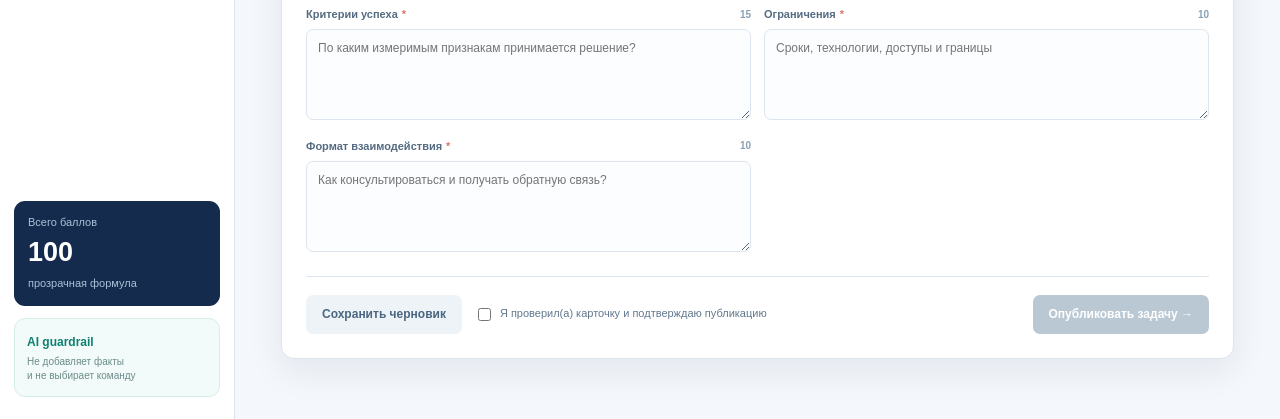
==== commit 55782655: "Предпоследний тест перед отправкой" ====
--- a/demo.html
+++ b/demo.html
@@ -1,357 +1,3533 @@
 <!doctype html>
 <html lang="ru">
-<head>
-  <meta charset="UTF-8" />
-  <meta name="viewport" content="width=device-width, initial-scale=1.0" />
-  <title>AI Sana — геймификация бизнес-задач</title>
-  <style>:root{--navy:#142b4d;--navy-2:#1f4675;--ink:#1b2a3a;--muted:#748398;--line:#dce5ee;--bg:#f4f7fb;--card:#fff;--teal:#1aa891;--teal-dark:#0e806f;--orange:#f29b4a;--red:#e36963;--shadow:0 12px 35px rgba(27,57,91,.08)}*{box-sizing:border-box}body{margin:0;background:var(--bg);color:var(--ink);font:14px/1.45 Inter,ui-sans-serif,-apple-system,BlinkMacSystemFont,"Segoe UI",sans-serif}.app-shell{min-height:100vh}.topbar{height:62px;background:var(--navy);color:#fff;display:flex;align-items:center;justify-content:space-between;padding:0 32px}.brand{font-weight:800;letter-spacing:.2px;display:flex;align-items:center;gap:9px;font-size:20px}.brand small{font-size:10px;font-weight:500;opacity:.62;padding:3px 7px;border:1px solid rgba(255,255,255,.26);border-radius:5px;margin-left:4px}.brand-mark{color:#7ee4d1;font-size:23px}.topbar-status{font-size:11px;color:#b8c8dc}.live-dot{display:inline-block;width:7px;height:7px;border-radius:50%;background:#65d7bd;margin-right:6px;box-shadow:0 0 0 4px rgba(101,215,189,.12)}.workspace{display:flex;min-height:calc(100vh - 62px)}.sidebar{width:235px;background:#fff;border-right:1px solid var(--line);padding:22px 14px;display:flex;flex-direction:column}.role-switcher{display:grid;grid-template-columns:1fr 1fr;background:#eef3f8;border-radius:9px;padding:3px;margin:0 6px 24px}.role-btn{border:0;background:transparent;border-radius:7px;padding:9px 3px;color:var(--muted);font-weight:700;font-size:12px;cursor:pointer}.role-btn.active{background:#fff;color:var(--navy);box-shadow:0 3px 10px rgba(28,57,86,.12)}.nav-list{display:grid;gap:5px}.nav-btn{border:0;background:transparent;border-radius:8px;color:#63768d;text-align:left;padding:12px 11px;display:flex;gap:11px;align-items:center;cursor:pointer;font-weight:600}.nav-btn span{font-size:18px;width:18px;text-align:center;color:#8b9aae}.nav-btn b{margin-left:auto;color:#9aa8b7;font-size:11px}.nav-btn:hover,.nav-btn.active{background:#edf7f6;color:var(--teal-dark)}.nav-btn.active span{color:var(--teal)}.sidebar-bottom{margin-top:auto;display:grid;gap:12px}.mini-kpi{background:var(--navy);color:#fff;border-radius:11px;padding:14px}.mini-kpi span,.mini-kpi small{display:block;color:#abc0d8;font-size:11px}.mini-kpi strong{display:block;font-size:27px;margin:3px 0}.guardrail{border:1px solid #d6eee9;background:#f3fbfa;border-radius:11px;padding:12px;color:var(--teal-dark)}.guardrail span{font-weight:800;font-size:12px}.guardrail small{display:block;color:#6b8c89;font-size:10px;margin-top:4px}.main-content{flex:1;padding:35px 46px 60px;max-width:1500px;margin:0 auto;width:100%}.view{display:none}.view.active{display:block}.page-heading{display:flex;justify-content:space-between;align-items:flex-start;gap:25px;margin-bottom:28px}.eyebrow{color:var(--teal-dark);font-size:10px;font-weight:900;letter-spacing:1.6px;margin:0 0 6px}.page-heading h1{font-size:29px;line-height:1.15;margin:0 0 8px;color:var(--navy)}.subtitle{color:var(--muted);margin:0;max-width:750px}.heading-chip,.catalog-total{background:#fff;border:1px solid var(--line);padding:10px 14px;border-radius:9px;color:#688099;font-size:11px;white-space:nowrap}.chip-dot{width:8px;height:8px;border-radius:50%;background:var(--teal);display:inline-block;margin-right:7px}.catalog-total{text-align:right}.catalog-total strong{display:block;color:var(--navy);font-size:25px;line-height:1}.catalog-total span{font-size:10px}.builder-layout{display:grid;grid-template-columns:1fr 1fr;gap:20px;margin-bottom:20px}.panel{background:#fff;border:1px solid var(--line);border-radius:13px;box-shadow:var(--shadow)}.input-panel,.ai-panel{min-height:380px;padding:24px}.panel-head{display:flex;justify-content:space-between;align-items:flex-start;margin-bottom:20px}.panel-head>div:first-child{display:flex;gap:12px}.panel-head h2{font-size:15px;margin:0 0 2px;color:var(--navy)}.panel-head p{margin:0;color:var(--muted);font-size:11px}.step-num{background:#e6f4f1;color:var(--teal-dark);width:28px;height:28px;border-radius:50%;display:inline-flex;align-items:center;justify-content:center;font-weight:900;font-size:12px;flex:none}.ai-step{background:#fff3e4;color:#ed8a30}.required{font-size:10px;background:#f8eef0;color:#c26773;border-radius:5px;padding:4px 6px}.ai-badge{font-size:10px;color:#d47b26;background:#fff3df;border-radius:5px;padding:4px 7px;font-weight:800}.field-label{display:block;font-weight:700;font-size:11px;color:#62758b;margin-bottom:7px}.field-group{flex:1}.input-panel textarea,.input-panel input,.input-panel select,.card-field input,.card-field textarea,.card-field select,.toolbar select,.search-wrap input{font:inherit;border:1px solid var(--line);border-radius:7px;background:#fcfdff;color:var(--ink);padding:10px 11px;outline:none;width:100%;resize:vertical}.input-panel textarea:focus,.input-panel input:focus,.card-field input:focus,.card-field textarea:focus{border-color:#65cfc0;box-shadow:0 0 0 3px rgba(26,168,145,.1)}.form-row{display:flex;gap:11px;margin-top:13px}.primary-btn,.secondary-btn,.text-btn{border:0;border-radius:7px;padding:11px 16px;font:inherit;font-size:12px;font-weight:800;cursor:pointer}.primary-btn{background:var(--teal);color:#fff;box-shadow:0 5px 13px rgba(26,168,145,.2)}.primary-btn:hover{background:var(--teal-dark)}.primary-btn:disabled{background:#b9c8d3;cursor:not-allowed;box-shadow:none}.secondary-btn{background:#edf3f7;color:#4a6680}.text-btn{background:transparent;color:var(--teal-dark);padding-left:0;padding-right:0}.full{width:100%;margin-top:16px}.empty-state{text-align:center;padding:68px 10px;color:#9aa8b7}.empty-icon{width:42px;height:42px;border-radius:50%;background:#fff4e5;color:#efa04f;display:inline-flex;align-items:center;justify-content:center;font-size:21px;margin-bottom:12px}.empty-state p{margin:0;font-size:12px}.hidden{display:none!important}.ai-result{display:grid;gap:12px}.ai-summary{display:flex;align-items:center;gap:10px;padding:10px;background:#fff8ed;border:1px solid #f6e1c4;border-radius:8px;color:#8b6438;font-size:12px}.question-list{display:grid;gap:9px}.question-item{border:1px solid #e6edf2;border-radius:8px;padding:10px;background:#fbfcfe}.question-item strong{font-size:11px;display:block;color:var(--navy);margin-bottom:6px}.question-item input{width:100%;border:0;border-bottom:1px solid #ccd9e3;padding:5px 2px;background:transparent;outline:0;font:inherit;font-size:12px}.prompt-details{margin-top:18px;border-top:1px solid var(--line);padding-top:13px;color:#72859a;font-size:11px}.prompt-details summary{cursor:pointer;font-weight:700}.prompt-details pre{white-space:pre-wrap;background:#152b48;color:#cfe8e2;border-radius:7px;padding:11px;font-size:10px;line-height:1.5;overflow:auto}.card-panel{padding:24px}.card-head{margin-bottom:10px}.score-bubble{display:flex;align-items:baseline;gap:3px;color:#8b9bad}.score-bubble strong{color:var(--teal-dark);font-size:30px;line-height:1}.score-bubble span{font-size:12px}.score-track{height:8px;background:#edf1f4;border-radius:9px;overflow:hidden}.score-track span{display:block;height:100%;width:0;background:linear-gradient(90deg,var(--orange),var(--teal));border-radius:9px;transition:width .35s}.readiness-row{display:flex;align-items:center;gap:10px;margin:10px 0 20px;color:var(--muted);font-size:11px}.readiness{border-radius:5px;padding:4px 8px;font-weight:800}.readiness.draft{background:#fff3e6;color:#d77b28}.readiness.working{background:#eaf3ff;color:#3d78b9}.readiness.ready{background:#e9f8f2;color:#178c70}.readiness.priority{background:#e9efff;color:#536cc3}.missing-banner{background:#fff7e9;border:1px solid #f4dcac;color:#966528;border-radius:8px;padding:10px 12px;font-size:11px;margin:9px 0}.card-grid{display:grid;grid-template-columns:repeat(2,minmax(0,1fr));gap:13px}.card-field{display:block}.card-field.wide{grid-column:1/-1}.card-field>span{display:flex;align-items:center;gap:4px;color:#556b82;font-size:11px;font-weight:800;margin-bottom:6px}.card-field i{font-style:normal;color:#dd766d}.card-field em{margin-left:auto;font-style:normal;color:#8aa0b3;font-size:10px;font-weight:700}.card-field input,.card-field textarea{font-size:12px;background:#fbfdff}.card-actions{display:flex;align-items:center;gap:12px;border-top:1px solid var(--line);margin-top:18px;padding-top:18px}.card-actions .primary-btn{margin-left:auto}.confirm-check{font-size:11px;color:#62778e;display:flex;align-items:center;gap:6px}.confirm-check input{accent-color:var(--teal)}.toolbar{display:flex;gap:10px;align-items:center;margin-bottom:20px}.search-wrap{display:flex;align-items:center;gap:8px;flex:1;background:#fff;border:1px solid var(--line);border-radius:8px;padding:0 12px;color:#8ba0b3}.search-wrap input{border:0;padding:10px 0}.toolbar select{width:auto;min-width:190px;background:#fff;color:#62758b}.catalog-grid{display:grid;grid-template-columns:repeat(3,minmax(0,1fr));gap:16px}.task-card{background:#fff;border:1px solid var(--line);border-radius:12px;padding:18px;box-shadow:var(--shadow);display:flex;flex-direction:column;min-height:270px}.task-card-top{display:flex;justify-content:space-between;gap:10px;align-items:flex-start}.task-card h3{margin:0;color:var(--navy);font-size:15px}.industry-tag{font-size:10px;color:#778ba0;margin:6px 0 11px}.score-mini{background:#e9f8f3;color:var(--teal-dark);font-size:12px;font-weight:900;padding:6px 8px;border-radius:7px;white-space:nowrap}.task-card p{color:#718398;font-size:11px;margin:0 0 12px}.task-card .card-meta{display:flex;gap:6px;flex-wrap:wrap;margin-top:auto}.meta-tag{padding:4px 7px;border-radius:5px;background:#f0f4f7;color:#708398;font-size:10px}.task-card .primary-btn{margin-top:14px}.offers-list{display:grid;gap:16px}.offer-task{background:#fff;border:1px solid var(--line);border-radius:12px;padding:19px}.offer-task-head{display:flex;justify-content:space-between;align-items:center;border-bottom:1px solid var(--line);padding-bottom:13px;margin-bottom:14px}.offer-task h3{margin:0;color:var(--navy);font-size:15px}.offer-item{border:1px solid #e4ebf0;border-radius:9px;padding:14px;margin-top:10px;display:grid;grid-template-columns:145px 1fr auto;gap:14px;align-items:start}.offer-item h4{margin:0;color:var(--navy);font-size:12px}.offer-item p{margin:4px 0 0;color:#718398;font-size:11px;white-space:pre-line}.offer-label{font-size:10px;color:#93a2b2;text-transform:uppercase;letter-spacing:.5px}.offer-actions{display:flex;gap:7px}.accept-btn,.reject-btn{border:0;border-radius:6px;padding:8px 10px;font:inherit;font-size:11px;font-weight:800;cursor:pointer}.accept-btn{background:#e7f7f1;color:#14896f}.reject-btn{background:#fff0f0;color:#c2666e}.decision{font-size:10px;padding:5px 8px;border-radius:5px;font-weight:800}.decision.accepted{background:#e8f8f1;color:#168a70}.decision.rejected{background:#fff0f0;color:#c2666e}.data-tabs{display:flex;gap:7px;border-bottom:1px solid var(--line);margin-bottom:18px}.data-tab{background:transparent;border:0;padding:11px 14px;font:inherit;font-size:12px;color:#7b8d9f;cursor:pointer;border-bottom:2px solid transparent}.data-tab.active{color:var(--teal-dark);border-color:var(--teal);font-weight:800}.data-view{display:none}.data-view.active{display:block}.data-table{width:100%;border-collapse:collapse;background:#fff;border:1px solid var(--line);border-radius:12px;overflow:hidden;font-size:11px}.data-table th,.data-table td{text-align:left;padding:12px;border-bottom:1px solid #e9eef2;vertical-align:top}.data-table th{background:#f4f7fa;color:#65798f;font-size:10px;text-transform:uppercase;letter-spacing:.5px}.data-table td strong{color:var(--navy)}.demo-timeline{background:#fff;border:1px solid var(--line);border-radius:12px;padding:25px 26px;display:flex;align-items:flex-start;gap:10px}.demo-step{display:flex;gap:9px;flex:1}.demo-step>span{width:25px;height:25px;border-radius:50%;display:flex;align-items:center;justify-content:center;background:#e9eff5;color:#71869d;font-weight:900;font-size:11px;flex:none}.demo-step.done>span{background:#dff5ef;color:var(--teal-dark)}.demo-step strong{display:block;font-size:11px;color:var(--navy)}.demo-step p{font-size:10px;color:var(--muted);margin:4px 0 0}.demo-line{height:1px;background:#d8e3eb;width:26px;margin-top:12px}.demo-note{display:flex;gap:12px;background:#eaf6ff;border:1px solid #c9e3f4;border-radius:9px;padding:14px;margin-top:18px;color:#426e91}.note-icon{font-size:18px}.demo-note strong{font-size:12px}.demo-note p{font-size:11px;margin:3px 0 0}.architecture-card{background:var(--navy);color:#fff;border-radius:12px;margin-top:18px;padding:23px;display:flex;align-items:center;justify-content:space-between;gap:20px}.architecture-card .eyebrow{color:#76dbc9}.architecture-card h2{margin:0 0 6px;font-size:17px}.architecture-card p{color:#afc4d8;font-size:11px;margin:0;max-width:520px}.arch-flow{display:flex;align-items:center;gap:10px;color:#c9dbec;font-size:11px}.arch-flow span{background:#274b73;border:1px solid #44688e;border-radius:5px;padding:7px 8px}.arch-flow b{color:#75d7c5}.modal{position:fixed;inset:0;background:rgba(16,39,67,.42);display:flex;justify-content:center;align-items:center;padding:20px;z-index:10}.modal-card{background:#fff;border-radius:13px;padding:25px;width:min(540px,100%);box-shadow:0 20px 60px rgba(15,37,64,.25);position:relative}.modal-card h2{color:var(--navy);margin:0 0 6px;font-size:20px}.modal-card .card-field{margin-top:14px}.modal-close{position:absolute;right:15px;top:10px;border:0;background:transparent;color:#8da0b2;font-size:25px;cursor:pointer}.muted{color:var(--muted);font-size:11px}.toast{position:fixed;right:25px;bottom:25px;background:var(--navy);color:#fff;border-radius:8px;padding:12px 16px;box-shadow:var(--shadow);font-size:12px;z-index:20}.toast.success{background:var(--teal-dark)}
-@media(max-width:1000px){.sidebar{width:190px}.main-content{padding:27px 24px}.catalog-grid{grid-template-columns:repeat(2,minmax(0,1fr))}.demo-timeline{flex-wrap:wrap}.demo-line{display:none}}@media(max-width:700px){.topbar{padding:0 16px}.topbar-status{display:none}.workspace{display:block}.sidebar{width:100%;border-right:0;border-bottom:1px solid var(--line);padding:10px}.role-switcher{margin-bottom:8px}.nav-list{display:flex;overflow:auto}.nav-btn{white-space:nowrap;padding:8px}.nav-btn b{display:none}.sidebar-bottom{display:none}.main-content{padding:25px 14px}.builder-layout,.catalog-grid,.card-grid{grid-template-columns:1fr}.page-heading{display:block}.heading-chip,.catalog-total{display:inline-block;margin-top:15px}.card-actions{flex-wrap:wrap}.card-actions .primary-btn{margin-left:0}.offer-item{grid-template-columns:1fr}.toolbar{display:grid}.toolbar select{width:100%}.architecture-card{display:block}.arch-flow{margin-top:18px;flex-wrap:wrap}}
-.task-card-actions{display:flex;gap:8px;margin-top:14px}.task-card-actions .primary-btn,.task-card-actions .secondary-btn{flex:1;margin-top:0;padding-left:9px;padding-right:9px;font-size:11px}.task-card-actions .secondary-btn{background:#fff5e8;color:#c87528;border:1px solid #f2d6ae}.agent-banner{display:flex;align-items:center;gap:14px;background:#fff8ed;border:1px solid #f1ddbe;border-radius:12px;padding:15px 17px;margin-bottom:18px;color:#8b6438}.agent-banner-icon{width:34px;height:34px;display:flex;align-items:center;justify-content:center;border-radius:50%;background:#fff0d9;color:#e08a31;font-size:18px;flex:none}.agent-banner strong{color:#805b32;font-size:13px}.agent-banner p{margin:3px 0 0;font-size:11px;color:#977b5c}.agent-banner .ai-badge{margin-left:auto;flex:none}.dependent-grid{display:grid;gap:16px}.dependent-card{background:#fff;border:1px solid var(--line);border-radius:12px;padding:19px;box-shadow:var(--shadow)}.dependent-card-head{display:flex;justify-content:space-between;align-items:flex-start;gap:15px;border-bottom:1px solid var(--line);padding-bottom:13px;margin-bottom:14px}.dependent-card h3{margin:6px 0 4px;color:var(--navy);font-size:16px}.dependent-card-head p{margin:0;color:var(--muted);font-size:11px}.dependent-card-head p strong{color:#58728b}.dependent-status{font-size:10px;padding:4px 7px;border-radius:5px;background:#fff2df;color:#c97a2d;font-weight:800}.role-pill{background:#edf7f6;color:var(--teal-dark);padding:6px 9px;border-radius:6px;font-size:10px;font-weight:800;white-space:nowrap}.dependent-card-grid{display:grid;grid-template-columns:repeat(2,minmax(0,1fr));gap:14px}.dependent-card-grid>div{background:#f8fafc;border-radius:8px;padding:11px}.dependent-card-grid span{display:block;color:#8b9cad;font-size:10px;text-transform:uppercase;letter-spacing:.4px;margin-bottom:5px}.dependent-card-grid p{margin:0;color:#5d7186;font-size:11px;white-space:pre-line}.dependent-card-grid p strong{display:block;color:#d17e2d;margin-top:6px}.dependent-modal-card{width:min(760px,100%);max-height:calc(100vh - 40px);overflow:auto}.agent-modal-heading{display:flex;gap:12px;align-items:flex-start;margin-bottom:14px}.agent-modal-heading h2{margin:0 0 3px}.agent-modal-heading .ai-badge{margin-left:auto}.parent-context{position:relative;background:#f1f7fb;border:1px solid #dce8f0;border-radius:8px;padding:11px 12px;margin-bottom:14px}.parent-context .parent-label{display:block;color:#7d91a5;font-size:9px;font-weight:900;letter-spacing:1px}.parent-context strong{display:block;color:var(--navy);font-size:13px;margin:3px 0}.parent-context p{margin:0;color:#667b90;font-size:11px;max-width:85%;white-space:nowrap;overflow:hidden;text-overflow:ellipsis}.parent-score{position:absolute;right:12px;top:12px;color:var(--teal-dark);font-size:10px;font-weight:800}.agent-controls{display:grid;grid-template-columns:1fr 1.4fr;gap:11px}.agent-empty{text-align:center;padding:22px 10px;color:#9aa8b7}.agent-empty .empty-icon{margin-bottom:5px}.agent-empty p{margin:0;font-size:11px}.agent-result-note{background:#eaf7f3;border:1px solid #ccebe3;color:#247866;border-radius:7px;padding:9px 11px;font-size:11px;margin-top:15px}.dependent-form-grid{display:grid;grid-template-columns:repeat(2,minmax(0,1fr));gap:11px;margin-top:13px}.dependent-form-grid .wide{grid-column:1/-1}.dependent-form-grid .card-field textarea,.dependent-form-grid .card-field input{font-size:11px}.agent-modal-actions{display:flex;justify-content:flex-end;gap:9px;border-top:1px solid var(--line);margin-top:15px;padding-top:15px}.agent-modal-actions .secondary-btn{margin-right:auto}
-@media(max-width:700px){.task-card-actions{display:grid}.agent-banner{align-items:flex-start}.agent-banner .ai-badge{margin-left:0}.dependent-card-grid,.dependent-form-grid,.agent-controls{grid-template-columns:1fr}.dependent-form-grid .wide{grid-column:auto}.dependent-card-head{display:block}.role-pill{display:inline-block;margin-top:10px}.parent-score{position:static;display:block;margin-top:6px}.parent-context p{max-width:100%}}
-.offer-head-actions{display:flex;align-items:center;gap:8px}.compare-btn{padding:7px 9px;font-size:10px}.recommendations-panel{background:#f7fbfd;border:1px solid #dce8ef;border-radius:8px;padding:11px;margin:14px 0}.recommendations-head,.comparison-title{display:flex;justify-content:space-between;gap:10px;align-items:center;margin-bottom:8px;color:var(--navy);font-size:11px}.recommendations-head span,.comparison-title span{font-size:10px;color:#8b9cac;font-weight:500}.recommendation-item,.comparison-row{display:grid;grid-template-columns:23px 1fr auto;gap:8px;align-items:start;padding:8px 0;border-top:1px solid #e5edf2}.recommendation-item:first-of-type,.comparison-row:first-of-type{border-top:0}.recommendation-rank{width:20px;height:20px;border-radius:50%;display:flex;align-items:center;justify-content:center;background:#e6f4f1;color:var(--teal-dark);font-size:10px;font-weight:900}.recommendation-item strong,.comparison-row strong{font-size:11px;color:var(--navy)}.recommendation-item p,.comparison-row p{margin:2px 0 0;color:#72859a;font-size:10px;line-height:1.35}.recommendation-item>b,.comparison-row>b{color:var(--teal-dark);font-size:11px;white-space:nowrap}.offer-ai-review{display:flex;justify-content:space-between;gap:10px;align-items:center;border-radius:7px;padding:9px 11px;margin-top:12px;font-size:10px}.offer-ai-review strong{font-size:11px}.offer-ai-review span{color:#7b8d9d;text-align:right}.offer-ai-review.incomplete{background:#fff7e9;border:1px solid #f3dfb8;color:#97672b}.offer-ai-review.complete{background:#eaf7f3;border:1px solid #ccebe3;color:#1b7d69}.offer-comparison{background:#fbfcfe;border:1px solid #e0e9ef;border-radius:8px;padding:11px;margin-bottom:12px}.progress-btn{border:0;background:#eaf6ff;color:#39759b;border-radius:6px;padding:7px 9px;font:inherit;font-size:10px;font-weight:800;cursor:pointer}.progress-history{display:grid;gap:3px;background:#f3f8fb;border-left:3px solid #76b4d2;border-radius:4px;padding:7px 8px;margin-top:8px;color:#54738a;font-size:10px}.progress-history span{white-space:pre-line}.progress-history strong{font-size:10px;color:#397395}
-@media(max-width:700px){.offer-head-actions,.offer-ai-review{display:grid}.offer-ai-review span{text-align:left}.recommendations-head,.comparison-title{align-items:flex-start;flex-direction:column}}
-.score-breakdown{display:grid;grid-template-columns:repeat(auto-fit,minmax(220px,1fr));gap:8px;list-style:none;padding:12px;background:#f4f8fa;border-radius:8px;font-size:12px}.task-card details{margin-bottom:12px}.task-card details summary{cursor:pointer;font-size:12px}
-</style>
-</head>
-<body>
-  <div class="app-shell">
-    <header class="topbar">
-      <div class="brand"><span class="brand-mark">✦</span><span>AI Sana</span><small>hackathon MVP</small></div>
-      <div class="topbar-status"><span class="live-dot"></span>локальный режим · данные сохраняются в браузере</div>
-    </header>
+  <head>
+    <meta charset="UTF-8" />
+    <meta name="viewport" content="width=device-width, initial-scale=1.0" />
+    <title>AI Sana — геймификация бизнес-задач</title>
+    <style>
+      :root {
+        --navy: #142b4d;
+        --navy-2: #1f4675;
+        --ink: #1b2a3a;
+        --muted: #748398;
+        --line: #dce5ee;
+        --bg: #f4f7fb;
+        --card: #fff;
+        --teal: #1aa891;
+        --teal-dark: #0e806f;
+        --orange: #f29b4a;
+        --red: #e36963;
+        --shadow: 0 12px 35px rgba(27, 57, 91, 0.08);
+      }
+      * {
+        box-sizing: border-box;
+      }
+      body {
+        margin: 0;
+        background: var(--bg);
+        color: var(--ink);
+        font:
+          14px/1.45 Inter,
+          ui-sans-serif,
+          -apple-system,
+          BlinkMacSystemFont,
+          "Segoe UI",
+          sans-serif;
+      }
+      .app-shell {
+        min-height: 100vh;
+      }
+      .topbar {
+        height: 62px;
+        background: var(--navy);
+        color: #fff;
+        display: flex;
+        align-items: center;
+        justify-content: space-between;
+        padding: 0 32px;
+      }
+      .brand {
+        font-weight: 800;
+        letter-spacing: 0.2px;
+        display: flex;
+        align-items: center;
+        gap: 9px;
+        font-size: 20px;
+      }
+      .brand small {
+        font-size: 10px;
+        font-weight: 500;
+        opacity: 0.62;
+        padding: 3px 7px;
+        border: 1px solid rgba(255, 255, 255, 0.26);
+        border-radius: 5px;
+        margin-left: 4px;
+      }
+      .brand-mark {
+        color: #7ee4d1;
+        font-size: 23px;
+      }
+      .topbar-status {
+        font-size: 11px;
+        color: #b8c8dc;
+      }
+      .live-dot {
+        display: inline-block;
+        width: 7px;
+        height: 7px;
+        border-radius: 50%;
+        background: #65d7bd;
+        margin-right: 6px;
+        box-shadow: 0 0 0 4px rgba(101, 215, 189, 0.12);
+      }
+      .workspace {
+        display: flex;
+        min-height: calc(100vh - 62px);
+      }
+      .sidebar {
+        width: 235px;
+        background: #fff;
+        border-right: 1px solid var(--line);
+        padding: 22px 14px;
+        display: flex;
+        flex-direction: column;
+      }
+      .role-switcher {
+        display: grid;
+        grid-template-columns: 1fr 1fr;
+        background: #eef3f8;
+        border-radius: 9px;
+        padding: 3px;
+        margin: 0 6px 24px;
+      }
+      .role-btn {
+        border: 0;
+        background: transparent;
+        border-radius: 7px;
+        padding: 9px 3px;
+        color: var(--muted);
+        font-weight: 700;
+        font-size: 12px;
+        cursor: pointer;
+      }
+      .role-btn.active {
+        background: #fff;
+        color: var(--navy);
+        box-shadow: 0 3px 10px rgba(28, 57, 86, 0.12);
+      }
+      .nav-list {
+        display: grid;
+        gap: 5px;
+      }
+      .nav-btn {
+        border: 0;
+        background: transparent;
+        border-radius: 8px;
+        color: #63768d;
+        text-align: left;
+        padding: 12px 11px;
+        display: flex;
+        gap: 11px;
+        align-items: center;
+        cursor: pointer;
+        font-weight: 600;
+      }
+      .nav-btn span {
+        font-size: 18px;
+        width: 18px;
+        text-align: center;
+        color: #8b9aae;
+      }
+      .nav-btn b {
+        margin-left: auto;
+        color: #9aa8b7;
+        font-size: 11px;
+      }
+      .nav-btn:hover,
+      .nav-btn.active {
+        background: #edf7f6;
+        color: var(--teal-dark);
+      }
+      .nav-btn.active span {
+        color: var(--teal);
+      }
+      .sidebar-bottom {
+        margin-top: auto;
+        display: grid;
+        gap: 12px;
+      }
+      .mini-kpi {
+        background: var(--navy);
+        color: #fff;
+        border-radius: 11px;
+        padding: 14px;
+      }
+      .mini-kpi span,
+      .mini-kpi small {
+        display: block;
+        color: #abc0d8;
+        font-size: 11px;
+      }
+      .mini-kpi strong {
+        display: block;
+        font-size: 27px;
+        margin: 3px 0;
+      }
+      .guardrail {
+        border: 1px solid #d6eee9;
+        background: #f3fbfa;
+        border-radius: 11px;
+        padding: 12px;
+        color: var(--teal-dark);
+      }
+      .guardrail span {
+        font-weight: 800;
+        font-size: 12px;
+      }
+      .guardrail small {
+        display: block;
+        color: #6b8c89;
+        font-size: 10px;
+        margin-top: 4px;
+      }
+      .main-content {
+        flex: 1;
+        padding: 35px 46px 60px;
+        max-width: 1500px;
+        margin: 0 auto;
+        width: 100%;
+      }
+      .view {
+        display: none;
+      }
+      .view.active {
+        display: block;
+      }
+      .page-heading {
+        display: flex;
+        justify-content: space-between;
+        align-items: flex-start;
+        gap: 25px;
+        margin-bottom: 28px;
+      }
+      .eyebrow {
+        color: var(--teal-dark);
+        font-size: 10px;
+        font-weight: 900;
+        letter-spacing: 1.6px;
+        margin: 0 0 6px;
+      }
+      .page-heading h1 {
+        font-size: 29px;
+        line-height: 1.15;
+        margin: 0 0 8px;
+        color: var(--navy);
+      }
+      .subtitle {
+        color: var(--muted);
+        margin: 0;
+        max-width: 750px;
+      }
+      .heading-chip,
+      .catalog-total {
+        background: #fff;
+        border: 1px solid var(--line);
+        padding: 10px 14px;
+        border-radius: 9px;
+        color: #688099;
+        font-size: 11px;
+        white-space: nowrap;
+      }
+      .chip-dot {
+        width: 8px;
+        height: 8px;
+        border-radius: 50%;
+        background: var(--teal);
+        display: inline-block;
+        margin-right: 7px;
+      }
+      .catalog-total {
+        text-align: right;
+      }
+      .catalog-total strong {
+        display: block;
+        color: var(--navy);
+        font-size: 25px;
+        line-height: 1;
+      }
+      .catalog-total span {
+        font-size: 10px;
+      }
+      .builder-layout {
+        display: grid;
+        grid-template-columns: 1fr 1fr;
+        gap: 20px;
+        margin-bottom: 20px;
+      }
+      .panel {
+        background: #fff;
+        border: 1px solid var(--line);
+        border-radius: 13px;
+        box-shadow: var(--shadow);
+      }
+      .input-panel,
+      .ai-panel {
+        min-height: 380px;
+        padding: 24px;
+      }
+      .panel-head {
+        display: flex;
+        justify-content: space-between;
+        align-items: flex-start;
+        margin-bottom: 20px;
+      }
+      .panel-head > div:first-child {
+        display: flex;
+        gap: 12px;
+      }
+      .panel-head h2 {
+        font-size: 15px;
+        margin: 0 0 2px;
+        color: var(--navy);
+      }
+      .panel-head p {
+        margin: 0;
+        color: var(--muted);
+        font-size: 11px;
+      }
+      .step-num {
+        background: #e6f4f1;
+        color: var(--teal-dark);
+        width: 28px;
+        height: 28px;
+        border-radius: 50%;
+        display: inline-flex;
+        align-items: center;
+        justify-content: center;
+        font-weight: 900;
+        font-size: 12px;
+        flex: none;
+      }
+      .ai-step {
+        background: #fff3e4;
+        color: #ed8a30;
+      }
+      .required {
+        font-size: 10px;
+        background: #f8eef0;
+        color: #c26773;
+        border-radius: 5px;
+        padding: 4px 6px;
+      }
+      .ai-badge {
+        font-size: 10px;
+        color: #d47b26;
+        background: #fff3df;
+        border-radius: 5px;
+        padding: 4px 7px;
+        font-weight: 800;
+      }
+      .field-label {
+        display: block;
+        font-weight: 700;
+        font-size: 11px;
+        color: #62758b;
+        margin-bottom: 7px;
+      }
+      .field-group {
+        flex: 1;
+      }
+      .input-panel textarea,
+      .input-panel input,
+      .input-panel select,
+      .card-field input,
+      .card-field textarea,
+      .card-field select,
+      .toolbar select,
+      .search-wrap input {
+        font: inherit;
+        border: 1px solid var(--line);
+        border-radius: 7px;
+        background: #fcfdff;
+        color: var(--ink);
+        padding: 10px 11px;
+        outline: none;
+        width: 100%;
+        resize: vertical;
+      }
+      .input-panel textarea:focus,
+      .input-panel input:focus,
+      .card-field input:focus,
+      .card-field textarea:focus {
+        border-color: #65cfc0;
+        box-shadow: 0 0 0 3px rgba(26, 168, 145, 0.1);
+      }
+      .form-row {
+        display: flex;
+        gap: 11px;
+        margin-top: 13px;
+      }
+      .primary-btn,
+      .secondary-btn,
+      .text-btn {
+        border: 0;
+        border-radius: 7px;
+        padding: 11px 16px;
+        font: inherit;
+        font-size: 12px;
+        font-weight: 800;
+        cursor: pointer;
+      }
+      .primary-btn {
+        background: var(--teal);
+        color: #fff;
+        box-shadow: 0 5px 13px rgba(26, 168, 145, 0.2);
+      }
+      .primary-btn:hover {
+        background: var(--teal-dark);
+      }
+      .primary-btn:disabled {
+        background: #b9c8d3;
+        cursor: not-allowed;
+        box-shadow: none;
+      }
+      .secondary-btn {
+        background: #edf3f7;
+        color: #4a6680;
+      }
+      .text-btn {
+        background: transparent;
+        color: var(--teal-dark);
+        padding-left: 0;
+        padding-right: 0;
+      }
+      .full {
+        width: 100%;
+        margin-top: 16px;
+      }
+      .empty-state {
+        text-align: center;
+        padding: 68px 10px;
+        color: #9aa8b7;
+      }
+      .empty-icon {
+        width: 42px;
+        height: 42px;
+        border-radius: 50%;
+        background: #fff4e5;
+        color: #efa04f;
+        display: inline-flex;
+        align-items: center;
+        justify-content: center;
+        font-size: 21px;
+        margin-bottom: 12px;
+      }
+      .empty-state p {
+        margin: 0;
+        font-size: 12px;
+      }
+      .hidden {
+        display: none !important;
+      }
+      .ai-result {
+        display: grid;
+        gap: 12px;
+      }
+      .ai-summary {
+        display: flex;
+        align-items: center;
+        gap: 10px;
+        padding: 10px;
+        background: #fff8ed;
+        border: 1px solid #f6e1c4;
+        border-radius: 8px;
+        color: #8b6438;
+        font-size: 12px;
+      }
+      .question-list {
+        display: grid;
+        gap: 9px;
+      }
+      .question-item {
+        border: 1px solid #e6edf2;
+        border-radius: 8px;
+        padding: 10px;
+        background: #fbfcfe;
+      }
+      .question-item strong {
+        font-size: 11px;
+        display: block;
+        color: var(--navy);
+        margin-bottom: 6px;
+      }
+      .question-item input {
+        width: 100%;
+        border: 0;
+        border-bottom: 1px solid #ccd9e3;
+        padding: 5px 2px;
+        background: transparent;
+        outline: 0;
+        font: inherit;
+        font-size: 12px;
+      }
+      .prompt-details {
+        margin-top: 18px;
+        border-top: 1px solid var(--line);
+        padding-top: 13px;
+        color: #72859a;
+        font-size: 11px;
+      }
+      .prompt-details summary {
+        cursor: pointer;
+        font-weight: 700;
+      }
+      .prompt-details pre {
+        white-space: pre-wrap;
+        background: #152b48;
+        color: #cfe8e2;
+        border-radius: 7px;
+        padding: 11px;
+        font-size: 10px;
+        line-height: 1.5;
+        overflow: auto;
+      }
+      .card-panel {
+        padding: 24px;
+      }
+      .card-head {
+        margin-bottom: 10px;
+      }
+      .score-bubble {
+        display: flex;
+        align-items: baseline;
+        gap: 3px;
+        color: #8b9bad;
+      }
+      .score-bubble strong {
+        color: var(--teal-dark);
+        font-size: 30px;
+        line-height: 1;
+      }
+      .score-bubble span {
+        font-size: 12px;
+      }
+      .score-track {
+        height: 8px;
+        background: #edf1f4;
+        border-radius: 9px;
+        overflow: hidden;
+      }
+      .score-track span {
+        display: block;
+        height: 100%;
+        width: 0;
+        background: linear-gradient(90deg, var(--orange), var(--teal));
+        border-radius: 9px;
+        transition: width 0.35s;
+      }
+      .readiness-row {
+        display: flex;
+        align-items: center;
+        gap: 10px;
+        margin: 10px 0 20px;
+        color: var(--muted);
+        font-size: 11px;
+      }
+      .readiness {
+        border-radius: 5px;
+        padding: 4px 8px;
+        font-weight: 800;
+      }
+      .readiness.draft {
+        background: #fff3e6;
+        color: #d77b28;
+      }
+      .readiness.working {
+        background: #eaf3ff;
+        color: #3d78b9;
+      }
+      .readiness.ready {
+        background: #e9f8f2;
+        color: #178c70;
+      }
+      .readiness.priority {
+        background: #e9efff;
+        color: #536cc3;
+      }
+      .missing-banner {
+        background: #fff7e9;
+        border: 1px solid #f4dcac;
+        color: #966528;
+        border-radius: 8px;
+        padding: 10px 12px;
+        font-size: 11px;
+        margin: 9px 0;
+      }
+      .card-grid {
+        display: grid;
+        grid-template-columns: repeat(2, minmax(0, 1fr));
+        gap: 13px;
+      }
+      .card-field {
+        display: block;
+      }
+      .card-field.wide {
+        grid-column: 1/-1;
+      }
+      .card-field > span {
+        display: flex;
+        align-items: center;
+        gap: 4px;
+        color: #556b82;
+        font-size: 11px;
+        font-weight: 800;
+        margin-bottom: 6px;
+      }
+      .card-field i {
+        font-style: normal;
+        color: #dd766d;
+      }
+      .card-field em {
+        margin-left: auto;
+        font-style: normal;
+        color: #8aa0b3;
+        font-size: 10px;
+        font-weight: 700;
+      }
+      .card-field input,
+      .card-field textarea {
+        font-size: 12px;
+        background: #fbfdff;
+      }
+      .card-actions {
+        display: flex;
+        align-items: center;
+        gap: 12px;
+        border-top: 1px solid var(--line);
+        margin-top: 18px;
+        padding-top: 18px;
+      }
+      .card-actions .primary-btn {
+        margin-left: auto;
+      }
+      .confirm-check {
+        font-size: 11px;
+        color: #62778e;
+        display: flex;
+        align-items: center;
+        gap: 6px;
+      }
+      .confirm-check input {
+        accent-color: var(--teal);
+      }
+      .toolbar {
+        display: flex;
+        gap: 10px;
+        align-items: center;
+        margin-bottom: 20px;
+      }
+      .search-wrap {
+        display: flex;
+        align-items: center;
+        gap: 8px;
+        flex: 1;
+        background: #fff;
+        border: 1px solid var(--line);
+        border-radius: 8px;
+        padding: 0 12px;
+        color: #8ba0b3;
+      }
+      .search-wrap input {
+        border: 0;
+        padding: 10px 0;
+      }
+      .toolbar select {
+        width: auto;
+        min-width: 190px;
+        background: #fff;
+        color: #62758b;
+      }
+      .catalog-grid {
+        display: grid;
+        grid-template-columns: repeat(3, minmax(0, 1fr));
+        gap: 16px;
+      }
+      .task-card {
+        background: #fff;
+        border: 1px solid var(--line);
+        border-radius: 12px;
+        padding: 18px;
+        box-shadow: var(--shadow);
+        display: flex;
+        flex-direction: column;
+        min-height: 270px;
+      }
+      .task-card-top {
+        display: flex;
+        justify-content: space-between;
+        gap: 10px;
+        align-items: flex-start;
+      }
+      .task-card h3 {
+        margin: 0;
+        color: var(--navy);
+        font-size: 15px;
+      }
+      .industry-tag {
+        font-size: 10px;
+        color: #778ba0;
+        margin: 6px 0 11px;
+      }
+      .score-mini {
+        background: #e9f8f3;
+        color: var(--teal-dark);
+        font-size: 12px;
+        font-weight: 900;
+        padding: 6px 8px;
+        border-radius: 7px;
+        white-space: nowrap;
+      }
+      .task-card p {
+        color: #718398;
+        font-size: 11px;
+        margin: 0 0 12px;
+      }
+      .task-card .card-meta {
+        display: flex;
+        gap: 6px;
+        flex-wrap: wrap;
+        margin-top: auto;
+      }
+      .meta-tag {
+        padding: 4px 7px;
+        border-radius: 5px;
+        background: #f0f4f7;
+        color: #708398;
+        font-size: 10px;
+      }
+      .task-card .primary-btn {
+        margin-top: 14px;
+      }
+      .offers-list {
+        display: grid;
+        gap: 16px;
+      }
+      .offer-task {
+        background: #fff;
+        border: 1px solid var(--line);
+        border-radius: 12px;
+        padding: 19px;
+      }
+      .offer-task-head {
+        display: flex;
+        justify-content: space-between;
+        align-items: center;
+        border-bottom: 1px solid var(--line);
+        padding-bottom: 13px;
+        margin-bottom: 14px;
+      }
+      .offer-task h3 {
+        margin: 0;
+        color: var(--navy);
+        font-size: 15px;
+      }
+      .offer-item {
+        border: 1px solid #e4ebf0;
+        border-radius: 9px;
+        padding: 14px;
+        margin-top: 10px;
+        display: grid;
+        grid-template-columns: 145px 1fr auto;
+        gap: 14px;
+        align-items: start;
+      }
+      .offer-item h4 {
+        margin: 0;
+        color: var(--navy);
+        font-size: 12px;
+      }
+      .offer-item p {
+        margin: 4px 0 0;
+        color: #718398;
+        font-size: 11px;
+        white-space: pre-line;
+      }
+      .offer-label {
+        font-size: 10px;
+        color: #93a2b2;
+        text-transform: uppercase;
+        letter-spacing: 0.5px;
+      }
+      .offer-actions {
+        display: flex;
+        gap: 7px;
+      }
+      .accept-btn,
+      .reject-btn {
+        border: 0;
+        border-radius: 6px;
+        padding: 8px 10px;
+        font: inherit;
+        font-size: 11px;
+        font-weight: 800;
+        cursor: pointer;
+      }
+      .accept-btn {
+        background: #e7f7f1;
+        color: #14896f;
+      }
+      .reject-btn {
+        background: #fff0f0;
+        color: #c2666e;
+      }
+      .decision {
+        font-size: 10px;
+        padding: 5px 8px;
+        border-radius: 5px;
+        font-weight: 800;
+      }
+      .decision.accepted {
+        background: #e8f8f1;
+        color: #168a70;
+      }
+      .decision.rejected {
+        background: #fff0f0;
+        color: #c2666e;
+      }
+      .data-tabs {
+        display: flex;
+        gap: 7px;
+        border-bottom: 1px solid var(--line);
+        margin-bottom: 18px;
+      }
+      .data-tab {
+        background: transparent;
+        border: 0;
+        padding: 11px 14px;
+        font: inherit;
+        font-size: 12px;
+        color: #7b8d9f;
+        cursor: pointer;
+        border-bottom: 2px solid transparent;
+      }
+      .data-tab.active {
+        color: var(--teal-dark);
+        border-color: var(--teal);
+        font-weight: 800;
+      }
+      .data-view {
+        display: none;
+      }
+      .data-view.active {
+        display: block;
+      }
+      .data-table {
+        width: 100%;
+        border-collapse: collapse;
+        background: #fff;
+        border: 1px solid var(--line);
+        border-radius: 12px;
+        overflow: hidden;
+        font-size: 11px;
+      }
+      .data-table th,
+      .data-table td {
+        text-align: left;
+        padding: 12px;
+        border-bottom: 1px solid #e9eef2;
+        vertical-align: top;
+      }
+      .data-table th {
+        background: #f4f7fa;
+        color: #65798f;
+        font-size: 10px;
+        text-transform: uppercase;
+        letter-spacing: 0.5px;
+      }
+      .data-table td strong {
+        color: var(--navy);
+      }
+      .demo-timeline {
+        background: #fff;
+        border: 1px solid var(--line);
+        border-radius: 12px;
+        padding: 25px 26px;
+        display: flex;
+        align-items: flex-start;
+        gap: 10px;
+      }
+      .demo-step {
+        display: flex;
+        gap: 9px;
+        flex: 1;
+      }
+      .demo-step > span {
+        width: 25px;
+        height: 25px;
+        border-radius: 50%;
+        display: flex;
+        align-items: center;
+        justify-content: center;
+        background: #e9eff5;
+        color: #71869d;
+        font-weight: 900;
+        font-size: 11px;
+        flex: none;
+      }
+      .demo-step.done > span {
+        background: #dff5ef;
+        color: var(--teal-dark);
+      }
+      .demo-step strong {
+        display: block;
+        font-size: 11px;
+        color: var(--navy);
+      }
+      .demo-step p {
+        font-size: 10px;
+        color: var(--muted);
+        margin: 4px 0 0;
+      }
+      .demo-line {
+        height: 1px;
+        background: #d8e3eb;
+        width: 26px;
+        margin-top: 12px;
+      }
+      .demo-note {
+        display: flex;
+        gap: 12px;
+        background: #eaf6ff;
+        border: 1px solid #c9e3f4;
+        border-radius: 9px;
+        padding: 14px;
+        margin-top: 18px;
+        color: #426e91;
+      }
+      .note-icon {
+        font-size: 18px;
+      }
+      .demo-note strong {
+        font-size: 12px;
+      }
+      .demo-note p {
+        font-size: 11px;
+        margin: 3px 0 0;
+      }
+      .architecture-card {
+        background: var(--navy);
+        color: #fff;
+        border-radius: 12px;
+        margin-top: 18px;
+        padding: 23px;
+        display: flex;
+        align-items: center;
+        justify-content: space-between;
+        gap: 20px;
+      }
+      .architecture-card .eyebrow {
+        color: #76dbc9;
+      }
+      .architecture-card h2 {
+        margin: 0 0 6px;
+        font-size: 17px;
+      }
+      .architecture-card p {
+        color: #afc4d8;
+        font-size: 11px;
+        margin: 0;
+        max-width: 520px;
+      }
+      .arch-flow {
+        display: flex;
+        align-items: center;
+        gap: 10px;
+        color: #c9dbec;
+        font-size: 11px;
+      }
+      .arch-flow span {
+        background: #274b73;
+        border: 1px solid #44688e;
+        border-radius: 5px;
+        padding: 7px 8px;
+      }
+      .arch-flow b {
+        color: #75d7c5;
+      }
+      .modal {
+        position: fixed;
+        inset: 0;
+        background: rgba(16, 39, 67, 0.42);
+        display: flex;
+        justify-content: center;
+        align-items: center;
+        padding: 20px;
+        z-index: 10;
+      }
+      .modal-card {
+        background: #fff;
+        border-radius: 13px;
+        padding: 25px;
+        width: min(540px, 100%);
+        box-shadow: 0 20px 60px rgba(15, 37, 64, 0.25);
+        position: relative;
+      }
+      .modal-card h2 {
+        color: var(--navy);
+        margin: 0 0 6px;
+        font-size: 20px;
+      }
+      .modal-card .card-field {
+        margin-top: 14px;
+      }
+      .modal-close {
+        position: absolute;
+        right: 15px;
+        top: 10px;
+        border: 0;
+        background: transparent;
+        color: #8da0b2;
+        font-size: 25px;
+        cursor: pointer;
+      }
+      .muted {
+        color: var(--muted);
+        font-size: 11px;
+      }
+      .toast {
+        position: fixed;
+        right: 25px;
+        bottom: 25px;
+        background: var(--navy);
+        color: #fff;
+        border-radius: 8px;
+        padding: 12px 16px;
+        box-shadow: var(--shadow);
+        font-size: 12px;
+        z-index: 20;
+      }
+      .toast.success {
+        background: var(--teal-dark);
+      }
+      @media (max-width: 1000px) {
+        .sidebar {
+          width: 190px;
+        }
+        .main-content {
+          padding: 27px 24px;
+        }
+        .catalog-grid {
+          grid-template-columns: repeat(2, minmax(0, 1fr));
+        }
+        .demo-timeline {
+          flex-wrap: wrap;
+        }
+        .demo-line {
+          display: none;
+        }
+      }
+      @media (max-width: 700px) {
+        .topbar {
+          padding: 0 16px;
+        }
+        .topbar-status {
+          display: none;
+        }
+        .workspace {
+          display: block;
+        }
+        .sidebar {
+          width: 100%;
+          border-right: 0;
+          border-bottom: 1px solid var(--line);
+          padding: 10px;
+        }
+        .role-switcher {
+          margin-bottom: 8px;
+        }
+        .nav-list {
+          display: flex;
+          overflow: auto;
+        }
+        .nav-btn {
+          white-space: nowrap;
+          padding: 8px;
+        }
+        .nav-btn b {
+          display: none;
+        }
+        .sidebar-bottom {
+          display: none;
+        }
+        .main-content {
+          padding: 25px 14px;
+        }
+        .builder-layout,
+        .catalog-grid,
+        .card-grid {
+          grid-template-columns: 1fr;
+        }
+        .page-heading {
+          display: block;
+        }
+        .heading-chip,
+        .catalog-total {
+          display: inline-block;
+          margin-top: 15px;
+        }
+        .card-actions {
+          flex-wrap: wrap;
+        }
+        .card-actions .primary-btn {
+          margin-left: 0;
+        }
+        .offer-item {
+          grid-template-columns: 1fr;
+        }
+        .toolbar {
+          display: grid;
+        }
+        .toolbar select {
+          width: 100%;
+        }
+        .architecture-card {
+          display: block;
+        }
+        .arch-flow {
+          margin-top: 18px;
+          flex-wrap: wrap;
+        }
+      }
+      .task-card-actions {
+        display: flex;
+        gap: 8px;
+        margin-top: 14px;
+      }
+      .task-card-actions .primary-btn,
+      .task-card-actions .secondary-btn {
+        flex: 1;
+        margin-top: 0;
+        padding-left: 9px;
+        padding-right: 9px;
+        font-size: 11px;
+      }
+      .task-card-actions .secondary-btn {
+        background: #fff5e8;
+        color: #c87528;
+        border: 1px solid #f2d6ae;
+      }
+      .agent-banner {
+        display: flex;
+        align-items: center;
+        gap: 14px;
+        background: #fff8ed;
+        border: 1px solid #f1ddbe;
+        border-radius: 12px;
+        padding: 15px 17px;
+        margin-bottom: 18px;
+        color: #8b6438;
+      }
+      .agent-banner-icon {
+        width: 34px;
+        height: 34px;
+        display: flex;
+        align-items: center;
+        justify-content: center;
+        border-radius: 50%;
+        background: #fff0d9;
+        color: #e08a31;
+        font-size: 18px;
+        flex: none;
+      }
+      .agent-banner strong {
+        color: #805b32;
+        font-size: 13px;
+      }
+      .agent-banner p {
+        margin: 3px 0 0;
+        font-size: 11px;
+        color: #977b5c;
+      }
+      .agent-banner .ai-badge {
+        margin-left: auto;
+        flex: none;
+      }
+      .dependent-grid {
+        display: grid;
+        gap: 16px;
+      }
+      .dependent-card {
+        background: #fff;
+        border: 1px solid var(--line);
+        border-radius: 12px;
+        padding: 19px;
+        box-shadow: var(--shadow);
+      }
+      .dependent-card-head {
+        display: flex;
+        justify-content: space-between;
+        align-items: flex-start;
+        gap: 15px;
+        border-bottom: 1px solid var(--line);
+        padding-bottom: 13px;
+        margin-bottom: 14px;
+      }
+      .dependent-card h3 {
+        margin: 6px 0 4px;
+        color: var(--navy);
+        font-size: 16px;
+      }
+      .dependent-card-head p {
+        margin: 0;
+        color: var(--muted);
+        font-size: 11px;
+      }
+      .dependent-card-head p strong {
+        color: #58728b;
+      }
+      .dependent-status {
+        font-size: 10px;
+        padding: 4px 7px;
+        border-radius: 5px;
+        background: #fff2df;
+        color: #c97a2d;
+        font-weight: 800;
+      }
+      .role-pill {
+        background: #edf7f6;
+        color: var(--teal-dark);
+        padding: 6px 9px;
+        border-radius: 6px;
+        font-size: 10px;
+        font-weight: 800;
+        white-space: nowrap;
+      }
+      .dependent-card-grid {
+        display: grid;
+        grid-template-columns: repeat(2, minmax(0, 1fr));
+        gap: 14px;
+      }
+      .dependent-card-grid > div {
+        background: #f8fafc;
+        border-radius: 8px;
+        padding: 11px;
+      }
+      .dependent-card-grid span {
+        display: block;
+        color: #8b9cad;
+        font-size: 10px;
+        text-transform: uppercase;
+        letter-spacing: 0.4px;
+        margin-bottom: 5px;
+      }
+      .dependent-card-grid p {
+        margin: 0;
+        color: #5d7186;
+        font-size: 11px;
+        white-space: pre-line;
+      }
+      .dependent-card-grid p strong {
+        display: block;
+        color: #d17e2d;
+        margin-top: 6px;
+      }
+      .dependent-modal-card {
+        width: min(760px, 100%);
+        max-height: calc(100vh - 40px);
+        overflow: auto;
+      }
+      .agent-modal-heading {
+        display: flex;
+        gap: 12px;
+        align-items: flex-start;
+        margin-bottom: 14px;
+      }
+      .agent-modal-heading h2 {
+        margin: 0 0 3px;
+      }
+      .agent-modal-heading .ai-badge {
+        margin-left: auto;
+      }
+      .parent-context {
+        position: relative;
+        background: #f1f7fb;
+        border: 1px solid #dce8f0;
+        border-radius: 8px;
+        padding: 11px 12px;
+        margin-bottom: 14px;
+      }
+      .parent-context .parent-label {
+        display: block;
+        color: #7d91a5;
+        font-size: 9px;
+        font-weight: 900;
+        letter-spacing: 1px;
+      }
+      .parent-context strong {
+        display: block;
+        color: var(--navy);
+        font-size: 13px;
+        margin: 3px 0;
+      }
+      .parent-context p {
+        margin: 0;
+        color: #667b90;
+        font-size: 11px;
+        max-width: 85%;
+        white-space: nowrap;
+        overflow: hidden;
+        text-overflow: ellipsis;
+      }
+      .parent-score {
+        position: absolute;
+        right: 12px;
+        top: 12px;
+        color: var(--teal-dark);
+        font-size: 10px;
+        font-weight: 800;
+      }
+      .agent-controls {
+        display: grid;
+        grid-template-columns: 1fr 1.4fr;
+        gap: 11px;
+      }
+      .agent-empty {
+        text-align: center;
+        padding: 22px 10px;
+        color: #9aa8b7;
+      }
+      .agent-empty .empty-icon {
+        margin-bottom: 5px;
+      }
+      .agent-empty p {
+        margin: 0;
+        font-size: 11px;
+      }
+      .agent-result-note {
+        background: #eaf7f3;
+        border: 1px solid #ccebe3;
+        color: #247866;
+        border-radius: 7px;
+        padding: 9px 11px;
+        font-size: 11px;
+        margin-top: 15px;
+      }
+      .dependent-form-grid {
+        display: grid;
+        grid-template-columns: repeat(2, minmax(0, 1fr));
+        gap: 11px;
+        margin-top: 13px;
+      }
+      .dependent-form-grid .wide {
+        grid-column: 1/-1;
+      }
+      .dependent-form-grid .card-field textarea,
+      .dependent-form-grid .card-field input {
+        font-size: 11px;
+      }
+      .agent-modal-actions {
+        display: flex;
+        justify-content: flex-end;
+        gap: 9px;
+        border-top: 1px solid var(--line);
+        margin-top: 15px;
+        padding-top: 15px;
+      }
+      .agent-modal-actions .secondary-btn {
+        margin-right: auto;
+      }
+      @media (max-width: 700px) {
+        .task-card-actions {
+          display: grid;
+        }
+        .agent-banner {
+          align-items: flex-start;
+        }
+        .agent-banner .ai-badge {
+          margin-left: 0;
+        }
+        .dependent-card-grid,
+        .dependent-form-grid,
+        .agent-controls {
+          grid-template-columns: 1fr;
+        }
+        .dependent-form-grid .wide {
+          grid-column: auto;
+        }
+        .dependent-card-head {
+          display: block;
+        }
+        .role-pill {
+          display: inline-block;
+          margin-top: 10px;
+        }
+        .parent-score {
+          position: static;
+          display: block;
+          margin-top: 6px;
+        }
+        .parent-context p {
+          max-width: 100%;
+        }
+      }
+      .offer-head-actions {
+        display: flex;
+        align-items: center;
+        gap: 8px;
+      }
+      .compare-btn {
+        padding: 7px 9px;
+        font-size: 10px;
+      }
+      .recommendations-panel {
+        background: #f7fbfd;
+        border: 1px solid #dce8ef;
+        border-radius: 8px;
+        padding: 11px;
+        margin: 14px 0;
+      }
+      .recommendations-head,
+      .comparison-title {
+        display: flex;
+        justify-content: space-between;
+        gap: 10px;
+        align-items: center;
+        margin-bottom: 8px;
+        color: var(--navy);
+        font-size: 11px;
+      }
+      .recommendations-head span,
+      .comparison-title span {
+        font-size: 10px;
+        color: #8b9cac;
+        font-weight: 500;
+      }
+      .recommendation-item,
+      .comparison-row {
+        display: grid;
+        grid-template-columns: 23px 1fr auto;
+        gap: 8px;
+        align-items: start;
+        padding: 8px 0;
+        border-top: 1px solid #e5edf2;
+      }
+      .recommendation-item:first-of-type,
+      .comparison-row:first-of-type {
+        border-top: 0;
+      }
+      .recommendation-rank {
+        width: 20px;
+        height: 20px;
+        border-radius: 50%;
+        display: flex;
+        align-items: center;
+        justify-content: center;
+        background: #e6f4f1;
+        color: var(--teal-dark);
+        font-size: 10px;
+        font-weight: 900;
+      }
+      .recommendation-item strong,
+      .comparison-row strong {
+        font-size: 11px;
+        color: var(--navy);
+      }
+      .recommendation-item p,
+      .comparison-row p {
+        margin: 2px 0 0;
+        color: #72859a;
+        font-size: 10px;
+        line-height: 1.35;
+      }
+      .recommendation-item > b,
+      .comparison-row > b {
+        color: var(--teal-dark);
+        font-size: 11px;
+        white-space: nowrap;
+      }
+      .offer-ai-review {
+        display: flex;
+        justify-content: space-between;
+        gap: 10px;
+        align-items: center;
+        border-radius: 7px;
+        padding: 9px 11px;
+        margin-top: 12px;
+        font-size: 10px;
+      }
+      .offer-ai-review strong {
+        font-size: 11px;
+      }
+      .offer-ai-review span {
+        color: #7b8d9d;
+        text-align: right;
+      }
+      .offer-ai-review.incomplete {
+        background: #fff7e9;
+        border: 1px solid #f3dfb8;
+        color: #97672b;
+      }
+      .offer-ai-review.complete {
+        background: #eaf7f3;
+        border: 1px solid #ccebe3;
+        color: #1b7d69;
+      }
+      .offer-comparison {
+        background: #fbfcfe;
+        border: 1px solid #e0e9ef;
+        border-radius: 8px;
+        padding: 11px;
+        margin-bottom: 12px;
+      }
+      .progress-btn {
+        border: 0;
+        background: #eaf6ff;
+        color: #39759b;
+        border-radius: 6px;
+        padding: 7px 9px;
+        font: inherit;
+        font-size: 10px;
+        font-weight: 800;
+        cursor: pointer;
+      }
+      .progress-history {
+        display: grid;
+        gap: 3px;
+        background: #f3f8fb;
+        border-left: 3px solid #76b4d2;
+        border-radius: 4px;
+        padding: 7px 8px;
+        margin-top: 8px;
+        color: #54738a;
+        font-size: 10px;
+      }
+      .progress-history span {
+        white-space: pre-line;
+      }
+      .progress-history strong {
+        font-size: 10px;
+        color: #397395;
+      }
+      @media (max-width: 700px) {
+        .offer-head-actions,
+        .offer-ai-review {
+          display: grid;
+        }
+        .offer-ai-review span {
+          text-align: left;
+        }
+        .recommendations-head,
+        .comparison-title {
+          align-items: flex-start;
+          flex-direction: column;
+        }
+      }
+      .score-breakdown {
+        display: grid;
+        grid-template-columns: repeat(auto-fit, minmax(220px, 1fr));
+        gap: 8px;
+        list-style: none;
+        padding: 12px;
+        background: #f4f8fa;
+        border-radius: 8px;
+        font-size: 12px;
+      }
+      .task-card details {
+        margin-bottom: 12px;
+      }
+      .task-card details summary {
+        cursor: pointer;
+        font-size: 12px;
+      }
+    </style>
+  </head>
+  <body>
+    <div class="app-shell">
+      <header class="topbar">
+        <div class="brand">
+          <span class="brand-mark">✦</span><span>AI Sana</span
+          ><small>hackathon MVP</small>
+        </div>
+        <div class="topbar-status">
+          <span class="live-dot"></span>локальный режим · LLM через сервер при
+          настройке
+        </div>
+      </header>
 
-    <div class="workspace">
-      <aside class="sidebar">
-        <div class="role-switcher">
-          <button class="role-btn active" data-role="business">Бизнес</button>
-          <button class="role-btn" data-role="student">Студент</button>
-        </div>
-        <nav class="nav-list">
-          <button class="nav-btn active" data-view="builder"><span>✎</span> Конструктор задачи</button>
-          <button class="nav-btn" data-view="catalog"><span>▦</span> Общий каталог <b id="catalog-count">0</b></button>
-          <button class="nav-btn" data-view="dependent"><span>⌁</span> Зависимые задания <b id="dependent-count">0</b></button>
-          <button class="nav-btn" data-view="offers"><span>↗</span> Отклики команд <b id="offers-count">0</b></button>
-          <button class="nav-btn" data-view="teams"><span>◎</span> Команды и данные</button>
-          <button class="nav-btn" data-view="demo"><span>▶</span> Демонстрация</button>
-        </nav>
-        <div class="sidebar-bottom">
-          <div class="mini-kpi"><span>Всего баллов</span><strong>100</strong><small>прозрачная формула</small></div>
-          <div class="guardrail"><span>AI guardrail</span><small>Не добавляет факты<br/>и не выбирает команду</small></div>
-        </div>
-      </aside>
+      <div class="workspace">
+        <aside class="sidebar">
+          <div class="role-switcher">
+            <button class="role-btn active" data-role="business">Бизнес</button>
+            <button class="role-btn" data-role="student">Студент</button>
+          </div>
+          <nav class="nav-list">
+            <button class="nav-btn active" data-view="builder">
+              <span>✎</span> Конструктор задачи
+            </button>
+            <button class="nav-btn" data-view="catalog">
+              <span>▦</span> Общий каталог <b id="catalog-count">0</b>
+            </button>
+            <button class="nav-btn" data-view="dependent">
+              <span>⌁</span> Зависимые задания <b id="dependent-count">0</b>
+            </button>
+            <button class="nav-btn" data-view="offers">
+              <span>↗</span> Отклики команд <b id="offers-count">0</b>
+            </button>
+            <button class="nav-btn" data-view="teams">
+              <span>◎</span> Команды и данные
+            </button>
+            <button class="nav-btn" data-view="demo">
+              <span>▶</span> Демонстрация
+            </button>
+          </nav>
+          <div class="sidebar-bottom">
+            <div class="mini-kpi">
+              <span>Всего баллов</span><strong>100</strong
+              ><small>прозрачная формула</small>
+            </div>
+            <div class="guardrail">
+              <span>AI guardrail</span
+              ><small>Не добавляет факты<br />и не выбирает команду</small>
+            </div>
+          </div>
+        </aside>
 
-      <main class="main-content">
-        <section class="view active" id="view-builder">
-          <div class="page-heading">
-            <div><p class="eyebrow">01 · БИЗНЕС</p><h1>Превратите идею в задачу</h1><p class="subtitle">Опишите потребность своими словами. AI Sana подсветит пробелы, а вы подтвердите финальную карточку.</p></div>
-            <div class="heading-chip"><span class="chip-dot"></span> Human-in-the-loop</div>
-          </div>
-          <div class="builder-layout">
-            <div class="panel input-panel">
-              <div class="panel-head"><div><span class="step-num">1</span><div><h2>Черновик бизнес-задачи</h2><p>Свободный ввод без шаблонов</p></div></div><span class="required">обязательно</span></div>
-              <label class="field-label" for="draft-text">Что нужно решить?</label>
-              <textarea id="draft-text" rows="8" placeholder="Например: хотим сократить очереди в нашей клинике и сделать запись удобнее..."></textarea>
-              <div class="form-row">
-                <label class="field-group"><span class="field-label">Название компании</span><input id="draft-company" placeholder="Например: MedLine Clinic" /></label>
-                <label class="field-group"><span class="field-label">Отрасль</span><select id="draft-industry"><option>Здравоохранение</option><option>Образование</option><option>Ритейл</option><option>Финансы</option><option>Логистика</option><option>Другое</option></select></label>
+        <main class="main-content">
+          <section class="view active" id="view-builder">
+            <div class="page-heading">
+              <div>
+                <p class="eyebrow">01 · БИЗНЕС</p>
+                <h1>Превратите идею в задачу</h1>
+                <p class="subtitle">
+                  Опишите потребность своими словами. AI Sana подсветит пробелы,
+                  а вы подтвердите финальную карточку.
+                </p>
               </div>
-              <div class="form-row">
-                <label class="field-group"><span class="field-label">Контакт</span><input id="draft-contact" placeholder="Имя / email" value="Алия · business@example.com" /></label>
+              <div class="heading-chip">
+                <span class="chip-dot"></span> Human-in-the-loop
               </div>
-              <button class="primary-btn full" id="analyze-btn">✦ Проверить полноту и создать карточку</button>
-              <button class="text-btn full" id="load-sample-btn">Загрузить слабое описание для демонстрации</button>
+            </div>
+            <div class="builder-layout">
+              <div class="panel input-panel">
+                <div class="panel-head">
+                  <div>
+                    <span class="step-num">1</span>
+                    <div>
+                      <h2>Черновик бизнес-задачи</h2>
+                      <p>Свободный ввод без шаблонов</p>
+                    </div>
+                  </div>
+                  <span class="required">обязательно</span>
+                </div>
+                <label class="field-label" for="draft-text"
+                  >Что нужно решить?</label
+                >
+                <textarea
+                  id="draft-text"
+                  rows="8"
+                  placeholder="Например: хотим сократить очереди в нашей клинике и сделать запись удобнее..."
+                ></textarea>
+                <div class="form-row">
+                  <label class="field-group"
+                    ><span class="field-label">Название компании</span
+                    ><input
+                      id="draft-company"
+                      placeholder="Например: MedLine Clinic"
+                  /></label>
+                  <label class="field-group"
+                    ><span class="field-label">Отрасль</span
+                    ><select id="draft-industry">
+                      <option>Здравоохранение</option>
+                      <option>Образование</option>
+                      <option>Ритейл</option>
+                      <option>Финансы</option>
+                      <option>Логистика</option>
+                      <option>Другое</option>
+                    </select></label
+                  >
+                </div>
+                <div class="form-row">
+                  <label class="field-group"
+                    ><span class="field-label">Контакт</span
+                    ><input
+                      id="draft-contact"
+                      placeholder="Имя / email"
+                      value="Алия · business@example.com"
+                  /></label>
+                </div>
+                <button class="primary-btn full" id="analyze-btn">
+                  ✦ Проверить полноту и создать карточку
+                </button>
+                <button class="text-btn full" id="load-sample-btn">
+                  Загрузить слабое описание для демонстрации
+                </button>
+              </div>
+
+              <div class="panel ai-panel">
+                <div class="panel-head">
+                  <div>
+                    <span class="step-num ai-step">✦</span>
+                    <div>
+                      <h2>AI Sana · анализ</h2>
+                      <p>
+                        LLM API задаёт вопросы; при недоступности работает
+                        локальный fallback
+                      </p>
+                    </div>
+                  </div>
+                  <span class="ai-badge">AI</span>
+                </div>
+                <div id="ai-empty" class="empty-state">
+                  <div class="empty-icon">✦</div>
+                  <p>
+                    Здесь появятся уточняющие вопросы,<br />причины рейтинга и
+                    подсказки.
+                  </p>
+                </div>
+                <div id="ai-result" class="hidden"></div>
+                <label class="confirm-check ai-demo-toggle"
+                  ><input type="checkbox" id="simulate-ai-error" /> Демо:
+                  принудительно проверить fallback</label
+                >
+                <details class="prompt-details">
+                  <summary>Показать prompt и формат обмена</summary>
+                  <pre id="prompt-preview">
+SYSTEM: Анализируй только факты пользователя. Не выдумывай значения.
+INPUT: { companyName, draft, industry, contact, answers[] }
+OUTPUT: { missingFields[], questions[], suggestions[] }
+ERROR: при недоступности API или некорректном JSON использовать локальный fallback.</pre
+                  >
+                </details>
+              </div>
             </div>
 
-            <div class="panel ai-panel">
-              <div class="panel-head"><div><span class="step-num ai-step">✦</span><div><h2>AI Sana · анализ</h2><p>Локальная объяснимая заглушка AI</p></div></div><span class="ai-badge">AI</span></div>
-              <div id="ai-empty" class="empty-state"><div class="empty-icon">✦</div><p>Здесь появятся уточняющие вопросы,<br/>причины рейтинга и подсказки.</p></div>
-              <div id="ai-result" class="hidden"></div><label class="confirm-check"><input type="checkbox" id="simulate-ai-error" /> Демо: некорректный ответ AI</label>
-              <details class="prompt-details"><summary>Показать prompt и формат обмена</summary><pre id="prompt-preview">SYSTEM: Анализируй только факты пользователя. Не выдумывай значения.
-INPUT: { companyName, draft, industry, contact, answers[] }
-OUTPUT: { missingFields[], questions[], suggestions[] }
-ERROR: при некорректном ответе вернуть локальные вопросы по незаполненным полям.</pre></details>
+            <div class="panel card-panel" id="card-panel">
+              <div class="panel-head card-head">
+                <div>
+                  <span class="step-num">2</span>
+                  <div>
+                    <h2>Редактируемая карточка задачи</h2>
+                    <p>Только после вашего подтверждения попадёт в каталог</p>
+                  </div>
+                </div>
+                <div class="score-bubble">
+                  <strong id="score-value">0</strong><span>/100</span>
+                </div>
+              </div>
+              <div id="missing-banner" class="missing-banner hidden"></div>
+              <div class="score-track"><span id="score-track-fill"></span></div>
+              <div class="readiness-row">
+                <span id="readiness-label" class="readiness draft"
+                  >Черновик</span
+                ><span id="score-explain"
+                  >Заполните карточку, чтобы увидеть расчёт.</span
+                >
+              </div>
+              <div id="score-breakdown" aria-live="polite"></div>
+              <div class="card-grid">
+                <label class="card-field wide"
+                  ><span>Компания заказчика</span
+                  ><input
+                    data-field="companyName"
+                    placeholder="Название компании"
+                /></label>
+                <label class="card-field wide"
+                  ><span>Контакт <i>*</i></span
+                  ><input
+                    data-field="contact"
+                    placeholder="Имя / email" /></label
+                ><label class="card-field wide"
+                  ><span>Название задачи <i>*</i></span
+                  ><input data-field="title" placeholder="Короткое название"
+                /></label>
+                <label class="card-field"
+                  ><span>Контекст и потребность <i>*</i><em>20</em></span
+                  ><textarea
+                    data-field="contextNeed"
+                    rows="4"
+                    placeholder="Что происходит сейчас и что нужно изменить?"
+                  ></textarea>
+                </label>
+                <label class="card-field"
+                  ><span>Пользователи <i>*</i><em>10</em></span
+                  ><textarea
+                    data-field="users"
+                    rows="4"
+                    placeholder="Для кого создаётся решение?"
+                  ></textarea>
+                </label>
+                <label class="card-field"
+                  ><span>Данные и материалы <i>*</i><em>20</em></span
+                  ><textarea
+                    data-field="data"
+                    rows="4"
+                    placeholder="Какие данные, примеры или источники доступны?"
+                  ></textarea>
+                </label>
+                <label class="card-field"
+                  ><span>Ожидаемый результат <i>*</i><em>15</em></span
+                  ><textarea
+                    data-field="expectedResult"
+                    rows="4"
+                    placeholder="Какой результат должна показать команда?"
+                  ></textarea>
+                </label>
+                <label class="card-field"
+                  ><span>Критерии успеха <i>*</i><em>15</em></span
+                  ><textarea
+                    data-field="successCriteria"
+                    rows="4"
+                    placeholder="По каким измеримым признакам принимается решение?"
+                  ></textarea>
+                </label>
+                <label class="card-field"
+                  ><span>Ограничения <i>*</i><em>10</em></span
+                  ><textarea
+                    data-field="constraints"
+                    rows="4"
+                    placeholder="Сроки, технологии, доступы и границы"
+                  ></textarea>
+                </label>
+                <label class="card-field"
+                  ><span>Формат взаимодействия <i>*</i><em>10</em></span
+                  ><textarea
+                    data-field="format"
+                    rows="4"
+                    placeholder="Как консультироваться и получать обратную связь?"
+                  ></textarea>
+                </label>
+              </div>
+              <div class="card-actions">
+                <button class="secondary-btn" id="save-draft-btn">
+                  Сохранить черновик</button
+                ><label class="confirm-check"
+                  ><input type="checkbox" id="confirm-check" /> Я проверил(а)
+                  карточку и подтверждаю публикацию</label
+                ><button class="primary-btn" id="publish-btn" disabled>
+                  Опубликовать задачу →
+                </button>
+              </div>
             </div>
+          </section>
+
+          <section class="view" id="view-catalog">
+            <div class="page-heading">
+              <div>
+                <p class="eyebrow">02 · OPEN CATALOG</p>
+                <h1>Каталог задач</h1>
+                <p class="subtitle">
+                  Все опубликованные задачи доступны командам. Из любой задачи
+                  можно попросить AI-агента подготовить зависимую карточку.
+                </p>
+              </div>
+              <div class="catalog-total">
+                <strong id="catalog-total">0</strong><span>опубликовано</span>
+              </div>
+            </div>
+            <div class="toolbar">
+              <div class="search-wrap">
+                ⌕
+                <input
+                  id="catalog-search"
+                  placeholder="Поиск по задачам, отрасли, пользователям..."
+                />
+              </div>
+              <select id="catalog-level">
+                <option value="all">Все уровни готовности</option>
+                <option value="draft">Черновик · 0–39</option>
+                <option value="working">Рабочая · 40–69</option>
+                <option value="ready">Готовая · 70–89</option>
+                <option value="priority">Приоритетная · 90–100</option></select
+              ><select id="catalog-sort">
+                <option value="rating">Сначала высокий рейтинг</option>
+                <option value="new">Сначала новые</option>
+              </select>
+            </div>
+            <div id="catalog-list" class="catalog-grid"></div>
+          </section>
+
+          <section class="view" id="view-dependent">
+            <div class="page-heading">
+              <div>
+                <p class="eyebrow">03 · AI TASK AGENT</p>
+                <h1>Зависимые задания</h1>
+                <p class="subtitle">
+                  Карточки-подзадачи, созданные из задач заказчика. AI готовит
+                  первый вариант, а финальное содержание и связь с родителем
+                  проверяет человек.
+                </p>
+              </div>
+              <div class="catalog-total">
+                <strong id="dependent-total">0</strong><span>карточек</span>
+              </div>
+            </div>
+            <div class="agent-banner">
+              <div class="agent-banner-icon">✦</div>
+              <div>
+                <strong>AI-агент декомпозиции</strong>
+                <p>
+                  Берёт только контекст, данные, результат и ограничения
+                  родительской задачи. Не выдумывает факты, не назначает
+                  исполнителя и не публикует карточку автоматически.
+                </p>
+              </div>
+              <span class="ai-badge">LOCAL AI</span>
+            </div>
+            <div id="dependent-list" class="dependent-grid"></div>
+          </section>
+
+          <section class="view" id="view-offers">
+            <div class="page-heading">
+              <div>
+                <p class="eyebrow">04 · BUSINESS DECISION</p>
+                <h1>Отклики команд</h1>
+                <p class="subtitle">
+                  Сравнивайте предложения и принимайте решение вручную. AI не
+                  назначает исполнителей.
+                </p>
+              </div>
+            </div>
+            <div id="offers-list" class="offers-list"></div>
+          </section>
+
+          <section class="view" id="view-teams">
+            <div class="page-heading">
+              <div>
+                <p class="eyebrow">04 · DATA ROOM</p>
+                <h1>Команды и тестовые данные</h1>
+                <p class="subtitle">
+                  В MVP встроен минимальный набор 5×5 для быстрой демонстрации
+                  без регистрации.
+                </p>
+              </div>
+            </div>
+            <div class="data-tabs">
+              <button class="data-tab active" data-data-view="teams-data">
+                5 профилей команд</button
+              ><button class="data-tab" data-data-view="drafts-data">
+                5 черновиков</button
+              ><button class="data-tab" data-data-view="cards-data">
+                5 карточек
+              </button>
+            </div>
+            <div id="teams-data" class="data-view active"></div>
+            <div id="drafts-data" class="data-view"></div>
+            <div id="cards-data" class="data-view"></div>
+          </section>
+
+          <section class="view" id="view-demo">
+            <div class="page-heading">
+              <div>
+                <p class="eyebrow">05 · 5-MINUTE DEMO</p>
+                <h1>Сценарий защиты</h1>
+                <p class="subtitle">
+                  Покажите целостный путь от слабого описания до выбора команды.
+                </p>
+              </div>
+              <button class="primary-btn" id="demo-reset-btn">
+                Сбросить демо
+              </button>
+            </div>
+            <div class="demo-timeline">
+              <div class="demo-step done">
+                <span>1</span>
+                <div>
+                  <strong>Черновик</strong>
+                  <p>Ввести слабое описание бизнес-задачи.</p>
+                </div>
+              </div>
+              <div class="demo-line"></div>
+              <div class="demo-step">
+                <span>2</span>
+                <div>
+                  <strong>AI-вопросы</strong>
+                  <p>
+                    Показать минимум 3 уместных вопроса и заполнить карточку.
+                  </p>
+                </div>
+              </div>
+              <div class="demo-line"></div>
+              <div class="demo-step">
+                <span>3</span>
+                <div>
+                  <strong>Рост рейтинга</strong>
+                  <p>Изменить поля и показать прозрачный пересчёт баллов.</p>
+                </div>
+              </div>
+              <div class="demo-line"></div>
+              <div class="demo-step">
+                <span>4</span>
+                <div>
+                  <strong>Каталог</strong>
+                  <p>
+                    Опубликовать, открыть задачу студенту и отправить отклик.
+                  </p>
+                </div>
+              </div>
+              <div class="demo-line"></div>
+              <div class="demo-step">
+                <span>5</span>
+                <div>
+                  <strong>Решение бизнеса</strong>
+                  <p>Вручную принять или отклонить предложение.</p>
+                </div>
+              </div>
+            </div>
+            <div class="demo-note">
+              <span class="note-icon">ⓘ</span>
+              <div>
+                <strong>Подсказка для защиты</strong>
+                <p>
+                  Переключайтесь между ролями «Бизнес» и «Студент» в левом меню.
+                  Все изменения сохраняются локально, поэтому сценарий можно
+                  повторить.
+                </p>
+              </div>
+            </div>
+            <div class="architecture-card">
+              <div>
+                <p class="eyebrow">ARCHITECTURE</p>
+                <h2>Простой, проверяемый MVP</h2>
+                <p>
+                  UI → localStorage → детерминированный AI fallback → рейтинг →
+                  каталог → отклики → ручное решение.
+                </p>
+              </div>
+              <div class="arch-flow">
+                <span>Draft</span><b>→</b><span>AI</span><b>→</b
+                ><span>Card</span><b>→</b><span>Catalog</span><b>→</b
+                ><span>Decision</span>
+              </div>
+            </div>
+          </section>
+        </main>
+      </div>
+    </div>
+
+    <div class="modal hidden" id="offer-modal">
+      <div class="modal-card">
+        <button class="modal-close" id="modal-close">×</button>
+        <p class="eyebrow">TEAM RESPONSE</p>
+        <h2 id="offer-modal-title">Отправить предложение</h2>
+        <p id="offer-modal-subtitle" class="muted"></p>
+        <div id="team-recommendations" class="recommendations-panel"></div>
+        <label class="card-field"
+          ><span>Команда</span
+          ><select id="offer-team"></select></label
+        ><label class="card-field"
+          ><span>Идея решения <i>*</i></span
+          ><textarea
+            id="offer-idea"
+            rows="4"
+            placeholder="Что вы предлагаете сделать?"
+          ></textarea></label
+        ><label class="card-field"
+          ><span>План и срок <i>*</i></span
+          ><textarea
+            id="offer-plan"
+            rows="3"
+            placeholder="Этапы, технологии, ориентировочный срок"
+          ></textarea></label
+        ><label class="card-field"
+          ><span>Ссылка на прототип</span
+          ><input id="offer-link" placeholder="https://..."
+        /></label>
+        <div id="offer-ai-review" class="offer-ai-review"></div>
+        <button class="primary-btn full" id="submit-offer-btn">
+          Отправить отклик
+        </button>
+      </div>
+    </div>
+
+    <div class="modal hidden" id="progress-modal">
+      <div class="modal-card">
+        <button class="modal-close" id="progress-modal-close">×</button>
+        <p class="eyebrow">AI PROGRESS LOG</p>
+        <h2>Зафиксировать фактический прогресс</h2>
+        <p id="progress-modal-subtitle" class="muted"></p>
+        <label class="card-field"
+          ><span>Этап</span
+          ><select id="progress-stage">
+            <option>Исследование</option>
+            <option>Прототип</option>
+            <option>Разработка</option>
+            <option>Тестирование</option>
+            <option>Финальная передача</option>
+          </select></label
+        ><label class="card-field"
+          ><span>Что фактически сделано <i>*</i></span
+          ><textarea
+            id="progress-note"
+            rows="4"
+            placeholder="Коротко опишите результат этапа и приложенные материалы"
+          ></textarea></label
+        ><label class="card-field"
+          ><span>Фактический статус</span
+          ><select id="progress-status">
+            <option value="in_progress">В работе</option>
+            <option value="done">Этап завершён</option>
+            <option value="blocked">Есть блокер</option>
+          </select></label
+        ><button class="primary-btn full" id="save-progress-btn">
+          Сохранить прогресс
+        </button>
+      </div>
+    </div>
+
+    <div class="modal hidden" id="dependent-modal">
+      <div class="modal-card dependent-modal-card">
+        <button class="modal-close" id="dependent-modal-close">×</button>
+        <div class="agent-modal-heading">
+          <span class="step-num ai-step">✦</span>
+          <div>
+            <p class="eyebrow">AI TASK AGENT</p>
+            <h2>Создать зависимое задание</h2>
+            <p class="muted">
+              Агент подготовит подзадачу на основе карточки заказчика.
+            </p>
           </div>
+          <span class="ai-badge">AI</span>
+        </div>
+        <div id="dependent-parent-context" class="parent-context"></div>
+        <div class="agent-controls">
+          <label class="card-field"
+            ><span>Роль для зависимого задания</span
+            ><select id="dependent-role">
+              <option>Исследователь</option>
+              <option>UX/UI дизайнер</option>
+              <option>Разработчик</option>
+              <option>Аналитик</option>
+              <option>Контент-специалист</option>
+            </select></label
+          ><label class="card-field"
+            ><span>Фокус подзадачи <i>*</i></span
+            ><input
+              id="dependent-focus"
+              placeholder="Например: сценарий записи пациента"
+          /></label>
+        </div>
+        <button class="primary-btn full" id="dependent-generate-btn">
+          ✦ Сгенерировать карточку агентом
+        </button>
+        <div id="dependent-agent-empty" class="agent-empty">
+          <div class="empty-icon">✦</div>
+          <p>
+            Выберите роль и фокус — агент соберёт первый вариант зависимой
+            задачи.
+          </p>
+        </div>
+        <div id="dependent-agent-result" class="hidden">
+          <div class="agent-result-note">
+            <strong>Черновик готов.</strong> Проверьте все поля: AI использовал
+            только сведения родительской задачи.
+          </div>
+          <div class="dependent-form-grid">
+            <label class="card-field wide"
+              ><span>Название зависимого задания <i>*</i></span
+              ><input data-dependent-field="title" /></label
+            ><label class="card-field"
+              ><span>Цель</span
+              ><textarea data-dependent-field="goal" rows="4"></textarea></label
+            ><label class="card-field"
+              ><span>Входные данные от заказчика</span
+              ><textarea
+                data-dependent-field="input_data"
+                rows="4"
+              ></textarea></label
+            ><label class="card-field"
+              ><span>Ожидаемый артефакт</span
+              ><textarea
+                data-dependent-field="expected_artifact"
+                rows="4"
+              ></textarea></label
+            ><label class="card-field"
+              ><span>Критерии приёмки</span
+              ><textarea
+                data-dependent-field="acceptance_criteria"
+                rows="4"
+              ></textarea></label
+            ><label class="card-field wide"
+              ><span>Ограничения</span
+              ><textarea data-dependent-field="constraints" rows="4"></textarea>
+            </label>
+          </div>
+          <div class="agent-modal-actions">
+            <button class="secondary-btn" id="dependent-regenerate-btn">
+              Перегенерировать</button
+            ><button class="primary-btn" id="save-dependent-btn">
+              Сохранить карточку
+            </button>
+          </div>
+        </div>
+        <details class="prompt-details">
+          <summary>Правила агента</summary>
+          <pre>
+SYSTEM: Создай зависимую задачу только из фактов родительской карточки.
+INPUT: { parentTask, role, focus }
+OUTPUT: { "title", "goal", "input_data", "expected_artifact", "acceptance_criteria", "constraints" }
+GUARDRAIL: не добавлять факты, не назначать исполнителя, не публиковать автоматически.</pre
+          >
+        </details>
+      </div>
+    </div>
 
-          <div class="panel card-panel" id="card-panel">
-            <div class="panel-head card-head"><div><span class="step-num">2</span><div><h2>Редактируемая карточка задачи</h2><p>Только после вашего подтверждения попадёт в каталог</p></div></div><div class="score-bubble"><strong id="score-value">0</strong><span>/100</span></div></div>
-            <div id="missing-banner" class="missing-banner hidden"></div>
-            <div class="score-track"><span id="score-track-fill"></span></div>
-            <div class="readiness-row"><span id="readiness-label" class="readiness draft">Черновик</span><span id="score-explain">Заполните карточку, чтобы увидеть расчёт.</span></div>
-            <div id="score-breakdown" aria-live="polite"></div><div class="card-grid">
-              <label class="card-field wide"><span>Компания заказчика</span><input data-field="companyName" placeholder="Название компании" /></label>
-              <label class="card-field wide"><span>Контакт <i>*</i></span><input data-field="contact" placeholder="Имя / email" /></label><label class="card-field wide"><span>Название задачи <i>*</i></span><input data-field="title" placeholder="Короткое название" /></label>
-              <label class="card-field"><span>Контекст и потребность <i>*</i><em>20</em></span><textarea data-field="contextNeed" rows="4" placeholder="Что происходит сейчас и что нужно изменить?"></textarea></label>
-              <label class="card-field"><span>Пользователи <i>*</i><em>10</em></span><textarea data-field="users" rows="4" placeholder="Для кого создаётся решение?"></textarea></label>
-              <label class="card-field"><span>Данные и материалы <i>*</i><em>20</em></span><textarea data-field="data" rows="4" placeholder="Какие данные, примеры или источники доступны?"></textarea></label>
-              <label class="card-field"><span>Ожидаемый результат <i>*</i><em>15</em></span><textarea data-field="expectedResult" rows="4" placeholder="Какой результат должна показать команда?"></textarea></label>
-              <label class="card-field"><span>Критерии успеха <i>*</i><em>15</em></span><textarea data-field="successCriteria" rows="4" placeholder="По каким измеримым признакам принимается решение?"></textarea></label>
-              <label class="card-field"><span>Ограничения <i>*</i><em>10</em></span><textarea data-field="constraints" rows="4" placeholder="Сроки, технологии, доступы и границы"></textarea></label>
-              <label class="card-field"><span>Формат взаимодействия <i>*</i><em>10</em></span><textarea data-field="format" rows="4" placeholder="Как консультироваться и получать обратную связь?"></textarea></label>
-            </div>
-            <div class="card-actions"><button class="secondary-btn" id="save-draft-btn">Сохранить черновик</button><label class="confirm-check"><input type="checkbox" id="confirm-check" /> Я проверил(а) карточку и подтверждаю публикацию</label><button class="primary-btn" id="publish-btn" disabled>Опубликовать задачу →</button></div>
-          </div>
-        </section>
+    <div class="toast hidden" id="toast"></div>
+    <script>
+      const STORAGE_KEY = "ai-sana-mvp-v1";
+      const WEIGHTS = {
+        contextNeed: 20,
+        data: 20,
+        expectedResult: 15,
+        successCriteria: 15,
+        constraints: 10,
+        users: 10,
+        businessLink: 10,
+      };
+      const FIELD_LABELS = {
+        contextNeed: "контексте и потребности",
+        data: "данных и материалах",
+        expectedResult: "ожидаемом результате",
+        successCriteria: "критериях успеха",
+        constraints: "ограничениях",
+        users: "пользователях",
+        businessLink: "контакте и формате взаимодействия",
+      };
 
-        <section class="view" id="view-catalog">
-          <div class="page-heading"><div><p class="eyebrow">02 · OPEN CATALOG</p><h1>Каталог задач</h1><p class="subtitle">Все опубликованные задачи доступны командам. Из любой задачи можно попросить AI-агента подготовить зависимую карточку.</p></div><div class="catalog-total"><strong id="catalog-total">0</strong><span>опубликовано</span></div></div>
-          <div class="toolbar"><div class="search-wrap">⌕ <input id="catalog-search" placeholder="Поиск по задачам, отрасли, пользователям..." /></div><select id="catalog-level"><option value="all">Все уровни готовности</option><option value="draft">Черновик · 0–39</option><option value="working">Рабочая · 40–69</option><option value="ready">Готовая · 70–89</option><option value="priority">Приоритетная · 90–100</option></select><select id="catalog-sort"><option value="rating">Сначала высокий рейтинг</option><option value="new">Сначала новые</option></select></div>
-          <div id="catalog-list" class="catalog-grid"></div>
-        </section>
+      const seed = {
+        drafts: [
+          {
+            id: "d1",
+            text: "Хотим сократить очереди в городской клинике и сделать запись удобнее для пациентов.",
+            industry: "Здравоохранение",
+          },
+          {
+            id: "d2",
+            text: "Нужно помочь первокурсникам не терять дедлайны по практическим работам.",
+            industry: "Образование",
+          },
+          {
+            id: "d3",
+            text: "Маленькому магазину нужен понятный способ видеть товары, которые заканчиваются.",
+            industry: "Ритейл",
+          },
+          {
+            id: "d4",
+            text: "Логистическая компания хочет быстрее находить причину задержки доставки.",
+            industry: "Логистика",
+          },
+          {
+            id: "d5",
+            text: "Финансовый консультант хочет объяснять клиентам сложные продукты простыми словами.",
+            industry: "Финансы",
+          },
+        ],
+        teams: [
+          {
+            id: "team1",
+            name: "Qadam",
+            interests: "EdTech, civic tech",
+            skills: "UX, React, аналитика",
+            tech: "React, Node.js",
+          },
+          {
+            id: "team2",
+            name: "Nomad Labs",
+            interests: "HealthTech, AI",
+            skills: "Python, ML, backend",
+            tech: "FastAPI, SQLite",
+          },
+          {
+            id: "team3",
+            name: "Steppe Studio",
+            interests: "Retail, design",
+            skills: "UX/UI, frontend",
+            tech: "Vue, Figma",
+          },
+          {
+            id: "team4",
+            name: "Orda Devs",
+            interests: "Logistics, data",
+            skills: "Go, data viz, API",
+            tech: "Go, PostgreSQL",
+          },
+          {
+            id: "team5",
+            name: "Baiterek",
+            interests: "FinTech, accessibility",
+            skills: "product, frontend, QA",
+            tech: "Next.js, Playwright",
+          },
+        ],
+        cards: [
+          {
+            id: "task1",
+            title: "Умная запись в клинику",
+            companyName: "MedLine Clinic",
+            industry: "Здравоохранение",
+            contextNeed:
+              "Пациенты тратят время в очереди и не всегда понимают доступные слоты. Клиника хочет сделать запись удобнее.",
+            users: "Пациенты и регистраторы клиники.",
+            data: "Расписание врачей, типовые причины визита, примеры талонов.",
+            expectedResult:
+              "Интерактивный прототип записи с подбором свободного времени.",
+            successCriteria:
+              "Пациент находит слот не более чем за 3 шага; регистратор видит подтверждённую запись.",
+            constraints:
+              "MVP за 5 часов; без интеграции с медицинской системой.",
+            format: "Контакт с Алией в Telegram дважды за время хакатона.",
+            contact: "Алия · business@example.com",
+            published: true,
+            offers: [],
+          },
+          {
+            id: "task2",
+            title: "Дедлайн без стресса",
+            companyName: "City University",
+            industry: "Образование",
+            contextNeed:
+              "Первокурсники теряют дедлайны практических работ и поздно узнают о накопившихся задачах.",
+            users: "Студенты первого курса и преподаватели.",
+            data: "Список заданий, даты сдачи, статусы выполнения.",
+            expectedResult: "Экран с приоритетами и понятным планом на неделю.",
+            successCriteria:
+              "Студент за 30 секунд понимает ближайший дедлайн и следующий шаг.",
+            constraints:
+              "Без регистрации и push-уведомлений; только прототип данных.",
+            format: "Онлайн-консультация с преподавателем раз в час.",
+            published: true,
+            offers: [],
+          },
+          {
+            id: "task3",
+            title: "Панель остатков магазина",
+            companyName: "SmallMart",
+            industry: "Ритейл",
+            contextNeed:
+              "Небольшому магазину сложно заранее заметить, что популярный товар заканчивается.",
+            users: "Владелец магазина и продавцы.",
+            data: "Остатки, продажи за неделю, минимальный порог.",
+            expectedResult:
+              "Дашборд с товарами риска и подсказкой по пополнению.",
+            successCriteria: "Владелец находит 3 товара риска за 1 минуту.",
+            constraints: "Синтетические данные; только desktop.",
+            format: "Обратная связь в чате хакатона.",
+            published: true,
+            offers: [],
+          },
+          {
+            id: "task4",
+            title: "Почему задержалась доставка?",
+            companyName: "QazLogistics",
+            industry: "Логистика",
+            contextNeed:
+              "Менеджер видит факт задержки, но тратит много времени на поиск участка маршрута, где возникла проблема.",
+            users: "Логисты и операторы поддержки.",
+            data: "Статусы отправлений, временные метки, точки маршрута.",
+            expectedResult:
+              "Визуальная цепочка доставки с выделением проблемного этапа.",
+            successCriteria:
+              "Причина задержки определяется по карточке за 2 минуты.",
+            constraints: "Без реального GPS; маршрут из 10 тестовых записей.",
+            format: "Два коротких созвона с бизнесом.",
+            published: true,
+            offers: [],
+          },
+          {
+            id: "task5",
+            title: "Простое объяснение финансового продукта",
+            companyName: "FinConsult",
+            industry: "Финансы",
+            contextNeed:
+              "Клиенты консультанта не понимают сложные условия финансовых продуктов и задают одни и те же вопросы.",
+            users: "Частные клиенты 25–45 лет.",
+            data: "Публичные описания продуктов и список частых вопросов.",
+            expectedResult: "Прототип сравнения продуктов простым языком.",
+            successCriteria:
+              "Пользователь может назвать отличие двух продуктов после просмотра.",
+            constraints:
+              "Не давать персональных финансовых рекомендаций; использовать только тестовые данные.",
+            format: "Письменная обратная связь и финальное интервью.",
+            published: true,
+            offers: [],
+          },
+        ],
+        proposals: [
+          {
+            id: "p1",
+            taskId: "task1",
+            teamId: "team2",
+            idea: "Сделаем мастер записи с фильтром по специалисту и времени.",
+            plan: "1) форма; 2) мок расписания; 3) экран подтверждения. 4 часа.",
+            link: "https://example.com/nomad-clinic",
+            status: "pending",
+          },
+          {
+            id: "p2",
+            taskId: "task2",
+            teamId: "team1",
+            idea: "Покажем недельный маршрут студента с приоритетом по сроку.",
+            plan: "Данные → логика приоритета → календарный экран. 4 часа.",
+            link: "https://example.com/qadam-deadline",
+            status: "pending",
+          },
+          {
+            id: "p3",
+            taskId: "task3",
+            teamId: "team3",
+            idea: "Соберём спокойный дашборд остатков с цветовой зоной риска.",
+            plan: "Синтетические данные → карточки → фильтр категорий. 3.5 часа.",
+            link: "https://example.com/steppe-stock",
+            status: "pending",
+          },
+          {
+            id: "p4",
+            taskId: "task4",
+            teamId: "team4",
+            idea: "Сделаем timeline маршрута и объясним, где накопилась задержка.",
+            plan: "Таблица событий → timeline → состояние риска. 4 часа.",
+            link: "https://example.com/orda-route",
+            status: "pending",
+          },
+          {
+            id: "p5",
+            taskId: "task5",
+            teamId: "team5",
+            idea: "Сравним продукты через вопросы пользователя, без советов.",
+            plan: "Категории → сравнение → проверка понятности. 4 часа.",
+            link: "https://example.com/baiterek-fin",
+            status: "pending",
+          },
+        ],
+      };
 
-        <section class="view" id="view-dependent">
-          <div class="page-heading"><div><p class="eyebrow">03 · AI TASK AGENT</p><h1>Зависимые задания</h1><p class="subtitle">Карточки-подзадачи, созданные из задач заказчика. AI готовит первый вариант, а финальное содержание и связь с родителем проверяет человек.</p></div><div class="catalog-total"><strong id="dependent-total">0</strong><span>карточек</span></div></div>
-          <div class="agent-banner"><div class="agent-banner-icon">✦</div><div><strong>AI-агент декомпозиции</strong><p>Берёт только контекст, данные, результат и ограничения родительской задачи. Не выдумывает факты, не назначает исполнителя и не публикует карточку автоматически.</p></div><span class="ai-badge">LOCAL AI</span></div>
-          <div id="dependent-list" class="dependent-grid"></div>
-        </section>
+      let state = loadState();
+      let currentRole = "business";
+      let currentView = "builder";
+      let activeTaskId = state.activeTaskId || null;
+      let offerTaskId = null;
+      let dependentParentTaskId = null;
+      let progressOfferRef = null;
 
-        <section class="view" id="view-offers">
-          <div class="page-heading"><div><p class="eyebrow">04 · BUSINESS DECISION</p><h1>Отклики команд</h1><p class="subtitle">Сравнивайте предложения и принимайте решение вручную. AI не назначает исполнителей.</p></div></div>
-          <div id="offers-list" class="offers-list"></div>
-        </section>
+      function clone(value) {
+        return JSON.parse(JSON.stringify(value));
+      }
+      function safeLink(value) {
+        try {
+          const url = new URL(value);
+          return ["http:", "https:"].includes(url.protocol) ? url.href : "";
+        } catch {
+          return "";
+        }
+      }
+      function validateAnalysis(raw, missing, questions) {
+        try {
+          const value = typeof raw === "string" ? JSON.parse(raw) : raw;
+          if (
+            !value ||
+            !Array.isArray(value.missingFields) ||
+            !Array.isArray(value.questions) ||
+            !Array.isArray(value.suggestions) ||
+            value.suggestions.length ||
+            value.missingFields.length !== missing.length ||
+            !missing.every((key) => value.missingFields.includes(key)) ||
+            value.questions.length !== questions.length ||
+            !value.questions.every(
+              (q) =>
+                q &&
+                missing.includes(q.field) &&
+                typeof q.text === "string" &&
+                q.text.trim(),
+            )
+          )
+            throw new Error("Invalid analysis");
+          return { ...value, fallback: false };
+        } catch {
+          return {
+            missingFields: missing,
+            questions,
+            suggestions: [],
+            fallback: true,
+          };
+        }
+      }
+      function validateDependentOutput(raw) {
+        try {
+          const value = typeof raw === "string" ? JSON.parse(raw) : raw;
+          const keys = [
+            "title",
+            "goal",
+            "input_data",
+            "expected_artifact",
+            "acceptance_criteria",
+            "constraints",
+          ];
+          if (
+            !value ||
+            typeof value !== "object" ||
+            Array.isArray(value) ||
+            Object.keys(value).some((key) => !keys.includes(key)) ||
+            keys.some(
+              (key) => typeof value[key] !== "string" || !value[key].trim(),
+            )
+          )
+            throw new Error("Invalid dependent task");
+          return { ...value, fallback: false };
+        } catch {
+          return null;
+        }
+      }
+      function requestLLM(route, payload) {
+        if (typeof fetch !== "function") return null;
+        const pageOrigin =
+          typeof window !== "undefined" &&
+          window.location &&
+          window.location.protocol !== "file:"
+            ? window.location.origin
+            : "";
+        const urls = [
+          `${pageOrigin}${route}`,
+          `http://localhost:8000${route}`,
+        ].filter((url, index, all) => url && all.indexOf(url) === index);
+        const attempt = (index) =>
+          fetch(urls[index], {
+            method: "POST",
+            headers: { "Content-Type": "application/json" },
+            body: JSON.stringify(payload),
+          })
+            .then((response) =>
+              response
+                .json()
+                .catch(() => ({ error: `HTTP ${response.status}` }))
+                .then((value) => {
+                  if (response.ok) return value;
+                  if (index + 1 < urls.length) return attempt(index + 1);
+                  throw new Error(value.error || "LLM API error");
+                }),
+            )
+            .catch((error) => {
+              if (index + 1 < urls.length) return attempt(index + 1);
+              throw error;
+            });
+        return attempt(0);
+      }
+      function loadState() {
+        try {
+          const saved = localStorage.getItem(STORAGE_KEY);
+          if (saved) {
+            const parsed = JSON.parse(saved);
+            if (
+              !Array.isArray(parsed.tasks) ||
+              !Array.isArray(parsed.teams) ||
+              !Array.isArray(parsed.drafts)
+            )
+              throw new Error("Invalid storage");
+            parsed.tasks.forEach((task) => {
+              if (
+                !task ||
+                typeof task.id !== "string" ||
+                !Array.isArray(task.offers)
+              )
+                throw new Error("Invalid task");
+              Object.assign(task, calculateScore(task));
+            });
+            return {
+              ...parsed,
+              dependentTasks: Array.isArray(parsed.dependentTasks)
+                ? parsed.dependentTasks
+                : [],
+            };
+          }
+        } catch (e) {}
+        const tasks = clone(seed.cards).map((task) =>
+          Object.assign(task, calculateScore(task)),
+        );
+        clone(seed.proposals).forEach((proposal) => {
+          const task = tasks.find((t) => t.id === proposal.taskId);
+          if (task) task.offers.push(proposal);
+        });
+        return {
+          ...clone(seed),
+          tasks,
+          proposals: clone(seed.proposals),
+          dependentTasks: [],
+        };
+      }
+      function persist() {
+        try {
+          localStorage.setItem(STORAGE_KEY, JSON.stringify(state));
+          updateCounts();
+          return true;
+        } catch (e) {
+          toast(
+            "Не удалось сохранить данные в браузере. Изменения доступны только до закрытия страницы.",
+            false,
+          );
+          return false;
+        }
+      }
+      function esc(value = "") {
+        return String(value).replace(
+          /[&<>"']/g,
+          (c) =>
+            ({
+              "&": "&amp;",
+              "<": "&lt;",
+              ">": "&gt;",
+              '"': "&quot;",
+              "'": "&#39;",
+            })[c],
+        );
+      }
+      function toast(message, success = true) {
+        const el = document.getElementById("toast");
+        el.textContent = message;
+        el.className = "toast " + (success ? "success" : "");
+        setTimeout(() => el.classList.add("hidden"), 2600);
+      }
+      function getTask() {
+        return state.tasks.find((t) => t.id === activeTaskId);
+      }
+      function readiness(score) {
+        if (score >= 90) return ["priority", "Приоритетная"];
+        if (score >= 70) return ["ready", "Готовая"];
+        if (score >= 40) return ["working", "Рабочая"];
+        return ["draft", "Черновик"];
+      }
+      function calculateScore(task) {
+        const values = {
+          contextNeed: task.contextNeed,
+          data: task.data,
+          expectedResult: task.expectedResult,
+          successCriteria: task.successCriteria,
+          constraints: task.constraints,
+          users: task.users,
+          businessLink: task.contact && task.format ? "yes" : "",
+        };
+        const breakdown = {};
+        let score = 0;
+        Object.keys(WEIGHTS).forEach((key) => {
+          const ok =
+            key === "businessLink"
+              ? [task.contact, task.format].every(
+                  (value) =>
+                    typeof value === "string" && value.trim().length >= 8,
+                )
+              : String(values[key] || "").trim().length >= 8;
+          breakdown[key] = ok ? WEIGHTS[key] : 0;
+          score += breakdown[key];
+        });
+        return {
+          score,
+          breakdown,
+          missing: Object.keys(WEIGHTS).filter((k) => !breakdown[k]),
+        };
+      }
+      function setCardFields(task) {
+        document
+          .querySelectorAll("[data-field]")
+          .forEach((el) => (el.value = task[el.dataset.field] || ""));
+        document.getElementById("draft-company").value =
+          task.companyName || document.getElementById("draft-company").value;
+        document.getElementById("draft-contact").value =
+          task.contact || document.getElementById("draft-contact").value;
+        document.getElementById("draft-industry").value =
+          task.industry || "Другое";
+        renderScore(task);
+      }
+      function readCardFields() {
+        const task = getTask()
+          ? clone(getTask())
+          : {
+              id:
+                "draft-" +
+                Date.now() +
+                "-" +
+                Math.random().toString(36).slice(2),
+              offers: [],
+            };
+        document
+          .querySelectorAll("[data-field]")
+          .forEach((el) => (task[el.dataset.field] = el.value.trim()));
+        task.industry = document.getElementById("draft-industry").value;
+        const calc = calculateScore(task);
+        Object.assign(task, calc);
+        return task;
+      }
+      function storeCard(task) {
+        const index = state.tasks.findIndex((item) => item.id === task.id);
+        if (index < 0) state.tasks.unshift(task);
+        else state.tasks[index] = task;
+        activeTaskId = task.id;
+        state.activeTaskId = task.id;
+        return persist();
+      }
+      function saveDraft() {
+        const task = readCardFields();
+        if (storeCard(task)) toast("Карточка сохранена");
+      }
+      function scoreDetails(task) {
+        const calc = calculateScore(task);
+        return (
+          '<ul class="score-breakdown">' +
+          Object.keys(WEIGHTS)
+            .map(
+              (key) =>
+                `<li>${FIELD_LABELS[key]}: <strong>${calc.breakdown[key]} / ${WEIGHTS[key]}</strong></li>`,
+            )
+            .join("") +
+          "</ul>"
+        );
+      }
+      function renderScore(task) {
+        const calc = calculateScore(task);
+        Object.assign(task, calc);
+        document.getElementById("score-value").textContent = calc.score;
+        document.getElementById("score-track-fill").style.width =
+          calc.score + "%";
+        document.getElementById("score-breakdown").innerHTML =
+          scoreDetails(task);
+        const [level, label] = readiness(calc.score);
+        const badge = document.getElementById("readiness-label");
+        badge.className = "readiness " + level;
+        badge.textContent = label;
+        const explanation =
+          calc.score === 100
+            ? "Карточка полностью готова к работе."
+            : `${calc.score}/100 · ${calc.missing.length} ${calc.missing.length === 1 ? "поле требует" : "полей требуют"} дополнения.`;
+        document.getElementById("score-explain").textContent = explanation;
+        const banner = document.getElementById("missing-banner");
+        if (calc.missing.length) {
+          banner.classList.remove("hidden");
+          banner.innerHTML =
+            "<strong>Как повысить рейтинг:</strong> " +
+            calc.missing.map((k) => FIELD_LABELS[k]).join(", ") +
+            ". Баллы начисляются за заполнение; публикацию подтверждает человек.";
+        } else banner.classList.add("hidden");
+        document.getElementById("publish-btn").disabled =
+          !document.getElementById("confirm-check").checked ||
+          !task.title?.trim() ||
+          !task.contact?.trim();
+      }
+      function renderAnalysis(task, calc, rawAnalysis, source) {
+        const localQuestions = calc.missing.map((k) => ({
+          field: k,
+          text: {
+            contextNeed:
+              "Что сейчас происходит и какое изменение нужно получить?",
+            data: "Какие данные, примеры или источники можно дать команде?",
+            expectedResult:
+              "Какой конкретный результат должна показать команда?",
+            successCriteria: "По каким измеримым признакам вы примете решение?",
+            constraints:
+              "Какие есть сроки, технологии, доступы или ограничения?",
+            users: "Для кого в первую очередь создаётся решение?",
+            businessLink:
+              "Кто будет контактным лицом и как команда получит обратную связь?",
+          }[k],
+        }));
+        const analysis = validateAnalysis(
+          rawAnalysis,
+          calc.missing,
+          localQuestions,
+        );
+        const questions = analysis.questions;
+        const ai = document.getElementById("ai-result");
+        document.getElementById("ai-empty").classList.add("hidden");
+        ai.classList.remove("hidden");
+        ai.innerHTML = `<div class="ai-summary"><span>✦</span><span><strong>${analysis.fallback ? (source === "api" ? "Ответ API не прошёл проверку: включён локальный fallback." : "Некорректный AI-ответ: включён локальный fallback.") : source === "api" ? "Вопросы подготовлены LLM API." : "Локальный анализ завершён."}</strong> Факты не добавлялись. Найдено пробелов: ${calc.missing.length}. Ответы ниже попадут только в редактируемую карточку.</span></div><div class="question-list">${questions.length ? questions.map((q, i) => `<div class="question-item"><strong>${i + 1}. ${esc(q.text)}</strong><input data-question-field="${esc(q.field)}" placeholder="Ваш ответ (необязательно сейчас)" /></div>`).join("") : '<div class="ai-summary">Карточка заполнена. Проверьте данные и подтвердите публикацию.</div>'}</div>`;
+        ai.querySelectorAll("[data-question-field]").forEach((input) =>
+          input.addEventListener("change", () => {
+            const field = input.dataset.questionField;
+            const value = input.value.trim();
+            if (value) {
+              task = readCardFields();
+              task[field === "businessLink" ? "format" : field] =
+                field === "contextNeed" && task[field]
+                  ? task[field] + " " + value
+                  : value;
+              setCardFields(task);
+            }
+          }),
+        );
+        document.getElementById("confirm-check").checked = false;
+        renderScore(task);
+        if (storeCard(task))
+          toast("Анализ готов: проверьте и отредактируйте карточку");
+      }
+      function aiAnalyze() {
+        const draft = document.getElementById("draft-text").value.trim();
+        if (!draft) {
+          toast("Сначала введите описание задачи", false);
+          return;
+        }
+        let task = readCardFields();
+        task.companyName =
+          task.companyName ||
+          document.getElementById("draft-company").value.trim();
+        task.industry = document.getElementById("draft-industry").value;
+        task.contact =
+          task.contact || document.getElementById("draft-contact").value;
+        task.contextNeed = task.contextNeed || draft;
+        task.title = task.title || draft.split(/[.!?]/)[0].slice(0, 60);
+        const calc = calculateScore(task);
+        Object.assign(task, calc);
+        setCardFields(task);
+        const simulate = document.getElementById("simulate-ai-error");
+        const remote =
+          typeof fetch === "function"
+            ? simulate?.checked
+              ? Promise.reject(new Error("demo invalid response"))
+              : requestLLM("/api/llm/clarify", {
+                  draft,
+                  card: task,
+                  missingFields: calc.missing,
+                })
+            : null;
+        if (remote && typeof remote.then === "function") {
+          document.getElementById("ai-empty").classList.add("hidden");
+          document.getElementById("ai-result").classList.remove("hidden");
+          document.getElementById("ai-result").innerHTML =
+            '<div class="ai-summary"><span>✦</span><span><strong>Запрашиваю уточнения у LLM API…</strong> Ключ и запрос остаются на сервере.</span></div>';
+          remote
+            .then((value) => renderAnalysis(task, calc, value, "api"))
+            .catch(() =>
+              renderAnalysis(
+                task,
+                calc,
+                { missingFields: calc.missing, questions: [], suggestions: [] },
+                "fallback",
+              ),
+            );
+          return;
+        }
+        renderAnalysis(
+          task,
+          calc,
+          { missingFields: calc.missing, questions: [], suggestions: [] },
+          "fallback",
+        );
+      }
+      function publish() {
+        const task = readCardFields();
+        if (
+          !task.title ||
+          !task.contact ||
+          !document.getElementById("confirm-check").checked
+        ) {
+          toast("Нужны название, контакт и ручное подтверждение", false);
+          return;
+        }
+        task.published = true;
+        task.publishedAt = task.publishedAt || Date.now();
+        if (!storeCard(task)) return;
+        renderCatalog();
+        toast("Задача опубликована в общем каталоге");
+        goTo("catalog");
+      }
+      function dependentFallback(parent, role, focus) {
+        const parentTitle = parent.title || "задача заказчика";
+        const context =
+          parent.contextNeed || "Контекст в родительской карточке не указан.";
+        const data =
+          parent.data ||
+          "Данные и материалы в родительской карточке не указаны.";
+        const expected =
+          parent.expectedResult ||
+          "Ожидаемый результат в родительской карточке не указан.";
+        const criteria =
+          parent.successCriteria ||
+          "Критерии приёмки в родительской карточке не указаны.";
+        const limits =
+          parent.constraints ||
+          "Ограничения в родительской карточке не указаны.";
+        return {
+          title: `${focus} · зависимое задание`,
+          goal: `Подготовить «${focus}» как часть задачи «${parentTitle}». Работа должна помогать приблизиться к результату заказчика: ${expected}`,
+          input_data: `Родительская задача: ${context}\nМатериалы от заказчика: ${data}`,
+          expected_artifact: `Артефакт по фокусу «${focus}» от исполнителя роли «${role}». Формат артефакта нужно подтвердить с заказчиком до начала работы.`,
+          acceptance_criteria: `Фокус закрыт и связан с задачей «${parentTitle}». Проверка проводится по критерию заказчика: ${criteria}`,
+          constraints: `Ограничения родительской задачи: ${limits}\nНе расширять объём работ без согласования с заказчиком.`,
+        };
+      }
+      function openDependentAgent(taskId) {
+        const parent = state.tasks.find((t) => t.id === taskId);
+        if (!parent) return;
+        dependentParentTaskId = taskId;
+        document.getElementById("dependent-parent-context").innerHTML =
+          `<span class="parent-label">РОДИТЕЛЬСКАЯ ЗАДАЧА</span><strong>${esc(parent.title || "Без названия")}</strong><p>${esc((parent.contextNeed || "Описание не добавлено").slice(0, 220))}</p><span class="parent-score">${parent.score || 0}/100 · ${esc(parent.industry || "Другое")}</span>`;
+        document.getElementById("dependent-focus").value = (
+          parent.expectedResult || ""
+        )
+          .split(/[.!?]/)[0]
+          .slice(0, 100);
+        document
+          .getElementById("dependent-agent-empty")
+          .classList.remove("hidden");
+        document
+          .getElementById("dependent-agent-result")
+          .classList.add("hidden");
+        document.getElementById("dependent-modal").classList.remove("hidden");
+      }
+      function fillDependentFields(task) {
+        document
+          .querySelectorAll("[data-dependent-field]")
+          .forEach((el) => (el.value = task[el.dataset.dependentField] || ""));
+      }
+      function generateDependentAgent() {
+        const parent = state.tasks.find((t) => t.id === dependentParentTaskId);
+        const focus = document.getElementById("dependent-focus").value.trim();
+        const role = document.getElementById("dependent-role").value;
+        if (!parent || !focus) {
+          toast("Укажите фокус зависимого задания", false);
+          return;
+        }
+        const local = dependentFallback(parent, role, focus);
+        const remote = requestLLM("/api/llm/decompose", {
+          parent_task_title: parent.title,
+          parent_task_description: {
+            contextNeed: parent.contextNeed,
+            users: parent.users,
+            data: parent.data,
+            expectedResult: parent.expectedResult,
+            successCriteria: parent.successCriteria,
+            constraints: parent.constraints,
+          },
+          role,
+          focus,
+        });
+        if (remote && typeof remote.then === "function") {
+          document
+            .getElementById("dependent-agent-empty")
+            .classList.add("hidden");
+          document
+            .getElementById("dependent-agent-result")
+            .classList.remove("hidden");
+          document
+            .getElementById("dependent-agent-result")
+            .querySelector(".agent-result-note").innerHTML =
+            "<strong>Запрашиваю карточку у LLM API…</strong> Ответ будет проверен по строгой JSON-схеме.";
+          remote
+            .then((value) => {
+              const result = validateDependentOutput(value);
+              fillDependentFields(result || local);
+              document
+                .getElementById("dependent-agent-result")
+                .querySelector(".agent-result-note").innerHTML = result
+                ? "<strong>Черновик подготовлен LLM API.</strong> Проверьте поля и связь с родительской задачей."
+                : "<strong>Ответ API не прошёл проверку.</strong> Использован локальный fallback; проверьте поля.";
+              toast(
+                result
+                  ? "LLM API подготовил черновик"
+                  : "Включён локальный fallback",
+              );
+            })
+            .catch(() => {
+              fillDependentFields(local);
+              document
+                .getElementById("dependent-agent-result")
+                .querySelector(".agent-result-note").innerHTML =
+                "<strong>LLM API недоступен.</strong> Запустите server.py или server.js и проверьте .env. Использован локальный fallback.";
+              toast("LLM API недоступен: запустите server.py", false);
+            });
+          return;
+        }
+        fillDependentFields(local);
+        document
+          .getElementById("dependent-agent-empty")
+          .classList.add("hidden");
+        document
+          .getElementById("dependent-agent-result")
+          .classList.remove("hidden");
+        toast("Локальный fallback подготовил черновик");
+      }
+      function saveDependentTask() {
+        const parent = state.tasks.find((t) => t.id === dependentParentTaskId);
+        const task = {
+          id: "dependent-" + Date.now(),
+          parentTaskId: dependentParentTaskId,
+          parentTitle: parent?.title || "Задача заказчика",
+          role: document.getElementById("dependent-role").value,
+          focus: document.getElementById("dependent-focus").value.trim(),
+          status: "draft",
+          source: "llm-api-or-local-fallback",
+          createdAt: Date.now(),
+        };
+        document
+          .querySelectorAll("[data-dependent-field]")
+          .forEach((el) => (task[el.dataset.dependentField] = el.value.trim()));
+        if (!task.title) {
+          toast("Добавьте название зависимого задания", false);
+          return;
+        }
+        state.dependentTasks = state.dependentTasks || [];
+        state.dependentTasks.unshift(task);
+        persist();
+        document.getElementById("dependent-modal").classList.add("hidden");
+        renderDependent();
+        goTo("dependent");
+        toast("Зависимая карточка сохранена как черновик");
+      }
+      function renderDependent() {
+        const list = document.getElementById("dependent-list");
+        const tasks = state.dependentTasks || [];
+        document.getElementById("dependent-total").textContent = tasks.length;
+        if (!tasks.length) {
+          list.innerHTML =
+            '<div class="empty-state"><div class="empty-icon">⌁</div><p>Здесь появятся зависимые задания.<br/>Откройте каталог и запустите AI-агента у задачи заказчика.</p></div>';
+          return;
+        }
+        list.innerHTML = tasks
+          .map(
+            (task) =>
+              `<article class="dependent-card"><div class="dependent-card-head"><div><span class="dependent-status">Черновик</span><h3>${esc(task.title)}</h3><p>Родитель: <strong>${esc(task.parentTitle)}</strong></p></div><span class="role-pill">${esc(task.role || "Роль не указана")}</span></div><div class="dependent-card-grid"><div><span>Цель</span><p>${esc(task.goal || task.objective || "—")}</p></div><div><span>Ожидаемый артефакт</span><p>${esc(task.expected_artifact || task.deliverable || "—")}</p></div><div><span>Критерии приёмки</span><p>${esc(task.acceptance_criteria || task.acceptanceCriteria || "—")}</p></div><div><span>Ограничения</span><p>${esc(task.constraints || "—")}</p></div></div></article>`,
+          )
+          .join("");
+      }
+      function renderCatalog() {
+        const query = (document.getElementById("catalog-search")?.value || "")
+          .trim()
+          .toLowerCase();
+        const level = document.getElementById("catalog-level")?.value || "all";
+        const sort = document.getElementById("catalog-sort")?.value || "rating";
+        let tasks = state.tasks
+          .filter((t) => t.published)
+          .filter(
+            (t) =>
+              !query ||
+              [t.title, t.companyName, t.industry, t.contextNeed, t.users]
+                .join(" ")
+                .toLowerCase()
+                .includes(query),
+          );
+        tasks = tasks.filter(
+          (t) => level === "all" || readiness(t.score)[0] === level,
+        );
+        tasks.sort((a, b) =>
+          sort === "new"
+            ? (b.publishedAt || 0) - (a.publishedAt || 0)
+            : b.score - a.score,
+        );
+        document.getElementById("catalog-total").textContent =
+          state.tasks.filter((t) => t.published).length;
+        const list = document.getElementById("catalog-list");
+        if (!tasks.length) {
+          list.innerHTML =
+            '<div class="empty-state"><div class="empty-icon">⌕</div><p>Задач по фильтру не найдено.</p></div>';
+          return;
+        }
+        list.innerHTML = tasks
+          .map((t) => {
+            const [level, label] = readiness(t.score);
+            return `<article class="task-card"><div class="task-card-top"><div><h3>${esc(t.title)}</h3><div class="industry-tag">${esc(t.companyName || "Компания не указана")} · ${esc(t.industry || "Другое")}</div></div><span class="score-mini">${t.score}/100</span></div><p>${esc((t.contextNeed || "Описание пока не добавлено").slice(0, 150))}${(t.contextNeed || "").length > 150 ? "…" : ""}</p><p>Контакт: ${esc(t.contact || "Не указан")}</p><details><summary>Поля и расчёт рейтинга</summary>${scoreDetails(t)}${["users", "data", "expectedResult", "successCriteria", "constraints", "format"].map((key) => `<p><strong>${esc(FIELD_LABELS[key] || "Формат взаимодействия")}:</strong> ${esc(t[key] || "Не указано")}</p>`).join("")}</details><div class="card-meta"><span class="meta-tag ${level}">${label}</span><span class="meta-tag">${(t.offers || []).length} откликов</span></div><div class="task-card-actions"><button class="secondary-btn" data-dependent-task="${esc(t.id)}">✦ Создать зависимое</button><button class="primary-btn" data-offer-task="${t.id}">Подать предложение →</button></div></article>`;
+          })
+          .join("");
+        list
+          .querySelectorAll("[data-offer-task]")
+          .forEach((btn) =>
+            btn.addEventListener("click", () =>
+              openOffer(btn.dataset.offerTask),
+            ),
+          );
+        list
+          .querySelectorAll("[data-dependent-task]")
+          .forEach((btn) =>
+            btn.addEventListener("click", () =>
+              openDependentAgent(btn.dataset.dependentTask),
+            ),
+          );
+      }
+      function normalizeWords(value = "") {
+        return String(value)
+          .toLowerCase()
+          .replace(/[^a-zа-яё0-9]+/gi, " ")
+          .split(/\s+/)
+          .filter((word) => word.length > 3);
+      }
+      function teamMatch(task, team) {
+        const industryMap = {
+          Здравоохранение: [
+            "health",
+            "healthtech",
+            "медицин",
+            "клиник",
+            "здрав",
+          ],
+          Образование: ["education", "edtech", "образован"],
+          Ритейл: ["retail", "магазин", "ритейл"],
+          Логистика: ["logistics", "логист", "достав"],
+          Финансы: ["fintech", "finance", "финанс"],
+        };
+        const text = normalizeWords(
+          `${task.industry || ""} ${task.contextNeed || ""} ${task.users || ""} ${task.expectedResult || ""}`,
+        );
+        const teamText = normalizeWords(
+          `${team.interests || ""} ${team.skills || ""} ${team.tech || ""}`,
+        );
+        const industryWords = industryMap[task.industry] || [];
+        const industryHit = industryWords.some((word) =>
+          `${team.interests || ""} ${team.skills || ""}`
+            .toLowerCase()
+            .includes(word),
+        );
+        const overlap = [
+          ...new Set(text.filter((word) => teamText.includes(word))),
+        ];
+        const score = Math.min(
+          98,
+          35 +
+            (industryHit ? 35 : 0) +
+            Math.min(20, overlap.length * 5) +
+            (team.tech ? 8 : 0),
+        );
+        const reason = industryHit
+          ? `Интересы команды связаны с отраслью «${task.industry}».`
+          : "Прямое совпадение отрасли не найдено; совпадение построено по описанию навыков и технологий.";
+        return { score, reason, overlap };
+      }
+      function renderTeamRecommendations(task) {
+        const ranked = state.teams
+          .map((team) => ({ team, ...teamMatch(task, team) }))
+          .sort((a, b) => b.score - a.score)
+          .slice(0, 3);
+        document.getElementById("team-recommendations").innerHTML =
+          `<div class="recommendations-head"><strong>AI-рекомендации студенту</strong><span>объяснимое совпадение</span></div>${ranked.map((item, index) => `<div class="recommendation-item"><span class="recommendation-rank">${index + 1}</span><div><strong>${esc(item.team.name)}</strong><p>${esc(item.reason)} ${item.overlap.length ? `Общие признаки: ${esc(item.overlap.slice(0, 3).join(", "))}.` : ""}</p></div><b>${item.score}/100</b></div>`).join("")}`;
+      }
+      function reviewOffer(idea, plan, link) {
+        const missing = [];
+        if (idea.length < 20) missing.push("более конкретное описание идеи");
+        if (plan.length < 20) missing.push("этапы и срок в плане");
+        const hasLink = Boolean(link);
+        return {
+          complete: missing.length === 0,
+          score: missing.length ? 50 : hasLink ? 100 : 85,
+          missing,
+          hasLink,
+        };
+      }
+      function updateOfferReview() {
+        const review = reviewOffer(
+          document.getElementById("offer-idea").value.trim(),
+          document.getElementById("offer-plan").value.trim(),
+          document.getElementById("offer-link").value.trim(),
+        );
+        const el = document.getElementById("offer-ai-review");
+        el.className = `offer-ai-review ${review.complete ? "complete" : "incomplete"}`;
+        el.innerHTML = review.complete
+          ? `<strong>AI-проверка: отклик выглядит полным · ${review.score}/100</strong><span>${review.hasLink ? "Ссылка на прототип добавлена." : "Ссылка на прототип необязательна, но усилит предложение."}</span>`
+          : `<strong>AI-проверка: нужно уточнить</strong><span>${review.missing.join(" и ")}.</span>`;
+      }
+      function compareTaskOffers(taskId) {
+        const task = state.tasks.find((item) => item.id === taskId);
+        const target = document.getElementById(`comparison-${taskId}`);
+        if (!task || !target) return;
+        const rows = (task.offers || [])
+          .map((offer) => {
+            const team = state.teams.find(
+              (item) => item.id === offer.teamId,
+            ) || { name: "Команда", interests: "", skills: "", tech: "" };
+            const review = reviewOffer(
+              offer.idea || "",
+              offer.plan || "",
+              offer.link || "",
+            );
+            const match = teamMatch(task, team);
+            return { offer, team, review, match };
+          })
+          .sort(
+            (a, b) =>
+              b.review.score + b.match.score - (a.review.score + a.match.score),
+          );
+        if (!rows.length) {
+          target.innerHTML =
+            '<p class="muted">Для сравнения нужны отклики команд.</p>';
+          return;
+        }
+        target.innerHTML = `<div class="comparison-title"><strong>AI-сравнение предложений</strong><span>Итог не заменяет решение бизнеса</span></div>${rows.map((row, index) => `<div class="comparison-row"><span class="recommendation-rank">${index + 1}</span><div><strong>${esc(row.team.name)}</strong><p>${row.review.complete ? "Полнота отклика достаточная" : "Нужно уточнить: " + esc(row.review.missing.join(", "))}. Совпадение с задачей: ${row.match.score}/100.</p></div><b>${Math.round((row.review.score + row.match.score) / 2)}/100</b></div>`).join("")}`;
+      }
+      function openProgress(taskId, offerId) {
+        const task = state.tasks.find((item) => item.id === taskId);
+        const offer = (task?.offers || []).find((item) => item.id === offerId);
+        const team = state.teams.find((item) => item.id === offer?.teamId);
+        if (!task || !offer) return;
+        progressOfferRef = { taskId, offerId };
+        document.getElementById("progress-modal-subtitle").textContent =
+          `${team?.name || "Команда"} · ${task.title}`;
+        document.getElementById("progress-note").value = "";
+        document.getElementById("progress-modal").classList.remove("hidden");
+      }
+      function saveProgress() {
+        const task = state.tasks.find(
+          (item) => item.id === progressOfferRef?.taskId,
+        );
+        const offer = (task?.offers || []).find(
+          (item) => item.id === progressOfferRef?.offerId,
+        );
+        const note = document.getElementById("progress-note").value.trim();
+        if (!offer || note.length < 8) {
+          toast("Опишите фактический результат этапа", false);
+          return;
+        }
+        offer.progressLog = offer.progressLog || [];
+        offer.progressLog.push({
+          id: "progress-" + Date.now(),
+          stage: document.getElementById("progress-stage").value,
+          note,
+          status: document.getElementById("progress-status").value,
+          createdAt: Date.now(),
+        });
+        persist();
+        document.getElementById("progress-modal").classList.add("hidden");
+        renderOffers();
+        toast("Фактический прогресс зафиксирован");
+      }
+      function renderOffers() {
+        const published = state.tasks.filter(
+          (t) => t.published && (t.offers || []).length,
+        );
+        const all = published.length
+          ? published
+          : state.tasks.filter((t) => t.published).slice(0, 2);
+        const list = document.getElementById("offers-list");
+        if (!all.length) {
+          list.innerHTML =
+            '<div class="empty-state"><div class="empty-icon">↗</div><p>Пока нет опубликованных задач.</p></div>';
+          return;
+        }
+        list.innerHTML = all
+          .map((task) => {
+            const offers = task.offers || [];
+            return `<article class="offer-task"><div class="offer-task-head"><div><p class="eyebrow">${esc(task.companyName || "Компания не указана")} · ${esc(task.industry || "Другое")} · ${task.score}/100</p><h3>${esc(task.title)}</h3></div><div class="offer-head-actions"><span class="meta-tag">${offers.length} предложений</span>${offers.length ? `<button class="secondary-btn compare-btn" data-compare-task="${esc(task.id)}">✦ Сравнить предложения</button>` : ""}</div></div><div id="comparison-${esc(task.id)}" class="offer-comparison hidden"></div>${
+              offers.length
+                ? offers
+                    .map((o) => {
+                      const team = state.teams.find(
+                        (x) => x.id === o.teamId,
+                      ) || { name: "Команда" };
+                      const progress = (o.progressLog || []).slice(-1)[0];
+                      return `<div class="offer-item"><div><span class="offer-label">Команда</span><h4>${esc(team.name)}</h4><p>${esc(team.skills || "")}</p></div><div><span class="offer-label">Предложение · AI-проверка ${reviewOffer(o.idea || "", o.plan || "", o.link || "").score}/100</span><p><strong>${esc(o.idea)}</strong>\n${esc(o.plan)}${o.link ? `\n<a href="${esc(safeLink(o.link))}" target="_blank" rel="noreferrer">Открыть прототип</a>` : ""}</p>${progress ? `<div class="progress-history"><strong>Последний этап: ${esc(progress.stage)}</strong><span>${esc(progress.note)}</span></div>` : ""}</div><div class="offer-actions">${o.status === "pending" ? `<button class="accept-btn" data-decision="accepted" data-task="${esc(task.id)}" data-offer="${esc(o.id)}">Принять</button><button class="reject-btn" data-decision="rejected" data-task="${esc(task.id)}" data-offer="${esc(o.id)}">Отклонить</button>` : o.status === "accepted" ? `<span class="decision accepted">Принято</span><button class="progress-btn" data-progress-task="${esc(task.id)}" data-progress-offer="${esc(o.id)}">+ Этап</button>` : `<span class="decision rejected">Отклонено</span>`}</div></div>`;
+                    })
+                    .join("")
+                : '<p class="muted">Откликов пока нет. Переключитесь в режим студента и отправьте предложение из каталога.</p>'
+            }</article>`;
+          })
+          .join("");
+        list
+          .querySelectorAll("[data-decision]")
+          .forEach((btn) =>
+            btn.addEventListener("click", () =>
+              decideOffer(
+                btn.dataset.task,
+                btn.dataset.offer,
+                btn.dataset.decision,
+              ),
+            ),
+          );
+        list.querySelectorAll("[data-compare-task]").forEach((btn) =>
+          btn.addEventListener("click", () => {
+            const target = document.getElementById(
+              `comparison-${btn.dataset.compareTask}`,
+            );
+            target.classList.toggle("hidden");
+            if (!target.classList.contains("hidden"))
+              compareTaskOffers(btn.dataset.compareTask);
+          }),
+        );
+        list
+          .querySelectorAll("[data-progress-task]")
+          .forEach((btn) =>
+            btn.addEventListener("click", () =>
+              openProgress(btn.dataset.progressTask, btn.dataset.progressOffer),
+            ),
+          );
+      }
+      function decideOffer(taskId, offerId, status) {
+        const task = state.tasks.find((t) => t.id === taskId);
+        const offer = (task?.offers || []).find((o) => o.id === offerId);
+        if (offer && ["accepted", "rejected"].includes(status)) {
+          if (currentRole !== "business") {
+            toast("Переключитесь в режим бизнеса", false);
+            return;
+          }
+          if (
+            status === "accepted" &&
+            task.offers.some(
+              (item) => item.id !== offerId && item.status === "accepted",
+            )
+          ) {
+            toast("Для этой задачи уже выбрана команда", false);
+            return;
+          }
+          offer.status = status;
+          if (!persist()) return;
+          renderOffers();
+          toast(
+            status === "accepted"
+              ? "Команда принята бизнесом"
+              : "Отклик отклонён",
+          );
+        }
+      }
+      function openOffer(taskId) {
+        offerTaskId = taskId;
+        const task = state.tasks.find((t) => t.id === taskId);
+        document.getElementById("offer-modal-title").textContent =
+          `Отклик на «${task.title}»`;
+        document.getElementById("offer-modal-subtitle").textContent =
+          `Рейтинг задачи: ${task.score}/100 · отклики не ограничены`;
+        document.getElementById("offer-team").innerHTML = state.teams
+          .map(
+            (t) =>
+              `<option value="${t.id}">${esc(t.name)} · ${esc(t.skills)}</option>`,
+          )
+          .join("");
+        document.getElementById("offer-idea").value = "";
+        document.getElementById("offer-plan").value = "";
+        document.getElementById("offer-link").value = "";
+        renderTeamRecommendations(task);
+        updateOfferReview();
+        document.getElementById("offer-modal").classList.remove("hidden");
+      }
+      function submitOffer() {
+        const task = state.tasks.find((t) => t.id === offerTaskId);
+        const idea = document.getElementById("offer-idea").value.trim();
+        const plan = document.getElementById("offer-plan").value.trim();
+        const link = document.getElementById("offer-link").value.trim();
+        const teamId = document.getElementById("offer-team").value;
+        if (
+          !task?.published ||
+          !state.teams.some((team) => team.id === teamId)
+        ) {
+          toast("Выберите задачу и команду", false);
+          return;
+        }
+        if (link && !safeLink(link)) {
+          toast("Ссылка должна начинаться с https:// или http://", false);
+          return;
+        }
+        if (task.offers.some((offer) => offer.teamId === teamId)) {
+          toast("Эта команда уже отправила отклик", false);
+          return;
+        }
+        const review = reviewOffer(idea, plan, link);
+        if (!review.complete) {
+          toast(`AI-проверка: ${review.missing.join(" и ")}`, false);
+          return;
+        }
+        task.offers = task.offers || [];
+        task.offers.push({
+          id: "offer-" + Date.now(),
+          taskId: task.id,
+          teamId: document.getElementById("offer-team").value,
+          idea,
+          plan,
+          link,
+          status: "pending",
+          aiReview: {
+            score: review.score,
+            complete: review.complete,
+            reviewedAt: Date.now(),
+          },
+        });
+        if (!persist()) return;
+        document.getElementById("offer-modal").classList.add("hidden");
+        renderCatalog();
+        renderOffers();
+        toast("Отклик проверен AI и отправлен бизнесу");
+      }
+      function updateCounts() {
+        document.getElementById("catalog-count").textContent =
+          state.tasks.filter((t) => t.published).length;
+        document.getElementById("offers-count").textContent =
+          state.tasks.reduce((n, t) => n + (t.offers || []).length, 0);
+        document.getElementById("dependent-count").textContent = (
+          state.dependentTasks || []
+        ).length;
+        document.getElementById("dependent-total").textContent = (
+          state.dependentTasks || []
+        ).length;
+      }
+      function goTo(view) {
+        currentView = view;
+        document
+          .querySelectorAll(".nav-btn")
+          .forEach((x) =>
+            x.classList.toggle("active", x.dataset.view === view),
+          );
+        document
+          .querySelectorAll(".view")
+          .forEach((x) =>
+            x.classList.toggle("active", x.id === "view-" + view),
+          );
+        if (view === "catalog") renderCatalog();
+        if (view === "dependent") renderDependent();
+        if (view === "offers") renderOffers();
+        if (view === "teams") renderData();
+      }
+      function renderData() {
+        document.getElementById("teams-data").innerHTML =
+          `<table class="data-table"><thead><tr><th>Команда</th><th>Интересы</th><th>Навыки</th><th>Технологии</th></tr></thead><tbody>${state.teams.map((t) => `<tr><td><strong>${esc(t.name)}</strong></td><td>${esc(t.interests)}</td><td>${esc(t.skills)}</td><td>${esc(t.tech)}</td></tr>`).join("")}</tbody></table>`;
+        document.getElementById("drafts-data").innerHTML =
+          `<table class="data-table"><thead><tr><th>ID</th><th>Отрасль</th><th>Черновик</th></tr></thead><tbody>${state.drafts.map((d) => `<tr><td>${esc(d.id)}</td><td>${esc(d.industry)}</td><td>${esc(d.text)}</td></tr>`).join("")}</tbody></table>`;
+        document.getElementById("cards-data").innerHTML =
+          `<table class="data-table"><thead><tr><th>Задача</th><th>Отрасль</th><th>Рейтинг</th><th>Статус</th></tr></thead><tbody>${state.tasks
+            .slice(0, 5)
+            .map(
+              (t) =>
+                `<tr><td><strong>${esc(t.title)}</strong></td><td>${esc(t.industry)}</td><td>${t.score}/100</td><td>${t.published ? "Опубликована" : "Черновик"}</td></tr>`,
+            )
+            .join("")}</tbody></table>`;
+      }
+      function loadDemo() {
+        document.getElementById("draft-text").value =
+          "Хотим сделать сервис для нашей клиники.";
+        document.getElementById("draft-company").value = "MedLine Clinic";
+        document.getElementById("draft-industry").value = "Здравоохранение";
+        document.getElementById("draft-contact").value =
+          "Алия · business@example.com";
+        activeTaskId = null;
+        document
+          .querySelectorAll("[data-field]")
+          .forEach((x) => (x.value = ""));
+        document.getElementById("confirm-check").checked = false;
+        document.getElementById("ai-empty").classList.remove("hidden");
+        document.getElementById("ai-result").classList.add("hidden");
+        renderScore({});
+        goTo("builder");
+        toast("Слабый пример загружен — нажмите «Проверить полноту»");
+      }
+      function resetDemo() {
+        try {
+          localStorage.removeItem(STORAGE_KEY);
+        } catch {
+          toast("Браузер не разрешает сброс хранилища", false);
+          return;
+        }
+        state = loadState();
+        activeTaskId = null;
+        loadDemo();
+        updateCounts();
+        toast("Данные демо восстановлены");
+      }
 
-        <section class="view" id="view-teams">
-          <div class="page-heading"><div><p class="eyebrow">04 · DATA ROOM</p><h1>Команды и тестовые данные</h1><p class="subtitle">В MVP встроен минимальный набор 5×5 для быстрой демонстрации без регистрации.</p></div></div>
-          <div class="data-tabs"><button class="data-tab active" data-data-view="teams-data">5 профилей команд</button><button class="data-tab" data-data-view="drafts-data">5 черновиков</button><button class="data-tab" data-data-view="cards-data">5 карточек</button></div>
-          <div id="teams-data" class="data-view active"></div><div id="drafts-data" class="data-view"></div><div id="cards-data" class="data-view"></div>
-        </section>
-
-        <section class="view" id="view-demo">
-          <div class="page-heading"><div><p class="eyebrow">05 · 5-MINUTE DEMO</p><h1>Сценарий защиты</h1><p class="subtitle">Покажите целостный путь от слабого описания до выбора команды.</p></div><button class="primary-btn" id="demo-reset-btn">Сбросить демо</button></div>
-          <div class="demo-timeline"><div class="demo-step done"><span>1</span><div><strong>Черновик</strong><p>Ввести слабое описание бизнес-задачи.</p></div></div><div class="demo-line"></div><div class="demo-step"><span>2</span><div><strong>AI-вопросы</strong><p>Показать минимум 3 уместных вопроса и заполнить карточку.</p></div></div><div class="demo-line"></div><div class="demo-step"><span>3</span><div><strong>Рост рейтинга</strong><p>Изменить поля и показать прозрачный пересчёт баллов.</p></div></div><div class="demo-line"></div><div class="demo-step"><span>4</span><div><strong>Каталог</strong><p>Опубликовать, открыть задачу студенту и отправить отклик.</p></div></div><div class="demo-line"></div><div class="demo-step"><span>5</span><div><strong>Решение бизнеса</strong><p>Вручную принять или отклонить предложение.</p></div></div></div>
-          <div class="demo-note"><span class="note-icon">ⓘ</span><div><strong>Подсказка для защиты</strong><p>Переключайтесь между ролями «Бизнес» и «Студент» в левом меню. Все изменения сохраняются локально, поэтому сценарий можно повторить.</p></div></div>
-          <div class="architecture-card"><div><p class="eyebrow">ARCHITECTURE</p><h2>Простой, проверяемый MVP</h2><p>UI → localStorage → детерминированный AI fallback → рейтинг → каталог → отклики → ручное решение.</p></div><div class="arch-flow"><span>Draft</span><b>→</b><span>AI</span><b>→</b><span>Card</span><b>→</b><span>Catalog</span><b>→</b><span>Decision</span></div></div>
-        </section>
-      </main>
-    </div>
-  </div>
-
-  <div class="modal hidden" id="offer-modal"><div class="modal-card"><button class="modal-close" id="modal-close">×</button><p class="eyebrow">TEAM RESPONSE</p><h2 id="offer-modal-title">Отправить предложение</h2><p id="offer-modal-subtitle" class="muted"></p><div id="team-recommendations" class="recommendations-panel"></div><label class="card-field"><span>Команда</span><select id="offer-team"></select></label><label class="card-field"><span>Идея решения <i>*</i></span><textarea id="offer-idea" rows="4" placeholder="Что вы предлагаете сделать?"></textarea></label><label class="card-field"><span>План и срок <i>*</i></span><textarea id="offer-plan" rows="3" placeholder="Этапы, технологии, ориентировочный срок"></textarea></label><label class="card-field"><span>Ссылка на прототип</span><input id="offer-link" placeholder="https://..." /></label><div id="offer-ai-review" class="offer-ai-review"></div><button class="primary-btn full" id="submit-offer-btn">Отправить отклик</button></div></div>
-
-  <div class="modal hidden" id="progress-modal"><div class="modal-card"><button class="modal-close" id="progress-modal-close">×</button><p class="eyebrow">AI PROGRESS LOG</p><h2>Зафиксировать фактический прогресс</h2><p id="progress-modal-subtitle" class="muted"></p><label class="card-field"><span>Этап</span><select id="progress-stage"><option>Исследование</option><option>Прототип</option><option>Разработка</option><option>Тестирование</option><option>Финальная передача</option></select></label><label class="card-field"><span>Что фактически сделано <i>*</i></span><textarea id="progress-note" rows="4" placeholder="Коротко опишите результат этапа и приложенные материалы"></textarea></label><label class="card-field"><span>Фактический статус</span><select id="progress-status"><option value="in_progress">В работе</option><option value="done">Этап завершён</option><option value="blocked">Есть блокер</option></select></label><button class="primary-btn full" id="save-progress-btn">Сохранить прогресс</button></div></div>
-
-  <div class="modal hidden" id="dependent-modal">
-    <div class="modal-card dependent-modal-card">
-      <button class="modal-close" id="dependent-modal-close">×</button>
-      <div class="agent-modal-heading"><span class="step-num ai-step">✦</span><div><p class="eyebrow">AI TASK AGENT</p><h2>Создать зависимое задание</h2><p class="muted">Агент подготовит подзадачу на основе карточки заказчика.</p></div><span class="ai-badge">AI</span></div>
-      <div id="dependent-parent-context" class="parent-context"></div>
-      <div class="agent-controls"><label class="card-field"><span>Роль для зависимого задания</span><select id="dependent-role"><option>Исследователь</option><option>UX/UI дизайнер</option><option>Разработчик</option><option>Аналитик</option><option>Контент-специалист</option></select></label><label class="card-field"><span>Фокус подзадачи <i>*</i></span><input id="dependent-focus" placeholder="Например: сценарий записи пациента" /></label></div>
-      <button class="primary-btn full" id="dependent-generate-btn">✦ Сгенерировать карточку агентом</button>
-      <div id="dependent-agent-empty" class="agent-empty"><div class="empty-icon">✦</div><p>Выберите роль и фокус — агент соберёт первый вариант зависимой задачи.</p></div>
-      <div id="dependent-agent-result" class="hidden">
-        <div class="agent-result-note"><strong>Черновик готов.</strong> Проверьте все поля: AI использовал только сведения родительской задачи.</div>
-        <div class="dependent-form-grid"><label class="card-field wide"><span>Название зависимого задания <i>*</i></span><input data-dependent-field="title" /></label><label class="card-field"><span>Цель</span><textarea data-dependent-field="objective" rows="4"></textarea></label><label class="card-field"><span>Входные данные от заказчика</span><textarea data-dependent-field="inputs" rows="4"></textarea></label><label class="card-field"><span>Ожидаемый артефакт</span><textarea data-dependent-field="deliverable" rows="4"></textarea></label><label class="card-field"><span>Критерии приёмки</span><textarea data-dependent-field="acceptanceCriteria" rows="4"></textarea></label><label class="card-field"><span>Зависимость и ограничения</span><textarea data-dependent-field="constraints" rows="4"></textarea></label><label class="card-field"><span>Оценка срока</span><input data-dependent-field="estimate" /></label></div>
-        <div class="agent-modal-actions"><button class="secondary-btn" id="dependent-regenerate-btn">Перегенерировать</button><button class="primary-btn" id="save-dependent-btn">Сохранить карточку</button></div>
-      </div>
-      <details class="prompt-details"><summary>Правила агента</summary><pre>SYSTEM: Создай зависимую задачу только из фактов родительской карточки.
-INPUT: { parentTask, role, focus }
-OUTPUT: { title, objective, inputs, deliverable, acceptanceCriteria, constraints, estimate }
-GUARDRAIL: не добавлять факты, не назначать исполнителя, не публиковать автоматически.</pre></details>
-    </div>
-  </div>
-
-  <div class="toast hidden" id="toast"></div>
-  <script>const STORAGE_KEY = 'ai-sana-mvp-v1';
-const WEIGHTS = { contextNeed: 20, data: 20, expectedResult: 15, successCriteria: 15, constraints: 10, users: 10, businessLink: 10 };
-const FIELD_LABELS = { contextNeed:'контексте и потребности', data:'данных и материалах', expectedResult:'ожидаемом результате', successCriteria:'критериях успеха', constraints:'ограничениях', users:'пользователях', businessLink:'контакте и формате взаимодействия' };
-
-const seed = {
-  drafts: [
-    {id:'d1', text:'Хотим сократить очереди в городской клинике и сделать запись удобнее для пациентов.', industry:'Здравоохранение'},
-    {id:'d2', text:'Нужно помочь первокурсникам не терять дедлайны по практическим работам.', industry:'Образование'},
-    {id:'d3', text:'Маленькому магазину нужен понятный способ видеть товары, которые заканчиваются.', industry:'Ритейл'},
-    {id:'d4', text:'Логистическая компания хочет быстрее находить причину задержки доставки.', industry:'Логистика'},
-    {id:'d5', text:'Финансовый консультант хочет объяснять клиентам сложные продукты простыми словами.', industry:'Финансы'}
-  ],
-  teams: [
-    {id:'team1', name:'Qadam', interests:'EdTech, civic tech', skills:'UX, React, аналитика', tech:'React, Node.js'},
-    {id:'team2', name:'Nomad Labs', interests:'HealthTech, AI', skills:'Python, ML, backend', tech:'FastAPI, SQLite'},
-    {id:'team3', name:'Steppe Studio', interests:'Retail, design', skills:'UX/UI, frontend', tech:'Vue, Figma'},
-    {id:'team4', name:'Orda Devs', interests:'Logistics, data', skills:'Go, data viz, API', tech:'Go, PostgreSQL'},
-    {id:'team5', name:'Baiterek', interests:'FinTech, accessibility', skills:'product, frontend, QA', tech:'Next.js, Playwright'}
-  ],
-  cards: [
-    {id:'task1', title:'Умная запись в клинику', companyName:'MedLine Clinic', industry:'Здравоохранение', contextNeed:'Пациенты тратят время в очереди и не всегда понимают доступные слоты. Клиника хочет сделать запись удобнее.', users:'Пациенты и регистраторы клиники.', data:'Расписание врачей, типовые причины визита, примеры талонов.', expectedResult:'Интерактивный прототип записи с подбором свободного времени.', successCriteria:'Пациент находит слот не более чем за 3 шага; регистратор видит подтверждённую запись.', constraints:'MVP за 5 часов; без интеграции с медицинской системой.', format:'Контакт с Алией в Telegram дважды за время хакатона.', contact:'Алия · business@example.com', published:true, offers:[]},
-    {id:'task2', title:'Дедлайн без стресса', companyName:'City University', industry:'Образование', contextNeed:'Первокурсники теряют дедлайны практических работ и поздно узнают о накопившихся задачах.', users:'Студенты первого курса и преподаватели.', data:'Список заданий, даты сдачи, статусы выполнения.', expectedResult:'Экран с приоритетами и понятным планом на неделю.', successCriteria:'Студент за 30 секунд понимает ближайший дедлайн и следующий шаг.', constraints:'Без регистрации и push-уведомлений; только прототип данных.', format:'Онлайн-консультация с преподавателем раз в час.', published:true, offers:[]},
-    {id:'task3', title:'Панель остатков магазина', companyName:'SmallMart', industry:'Ритейл', contextNeed:'Небольшому магазину сложно заранее заметить, что популярный товар заканчивается.', users:'Владелец магазина и продавцы.', data:'Остатки, продажи за неделю, минимальный порог.', expectedResult:'Дашборд с товарами риска и подсказкой по пополнению.', successCriteria:'Владелец находит 3 товара риска за 1 минуту.', constraints:'Синтетические данные; только desktop.', format:'Обратная связь в чате хакатона.', published:true, offers:[]},
-    {id:'task4', title:'Почему задержалась доставка?', companyName:'QazLogistics', industry:'Логистика', contextNeed:'Менеджер видит факт задержки, но тратит много времени на поиск участка маршрута, где возникла проблема.', users:'Логисты и операторы поддержки.', data:'Статусы отправлений, временные метки, точки маршрута.', expectedResult:'Визуальная цепочка доставки с выделением проблемного этапа.', successCriteria:'Причина задержки определяется по карточке за 2 минуты.', constraints:'Без реального GPS; маршрут из 10 тестовых записей.', format:'Два коротких созвона с бизнесом.', published:true, offers:[]},
-    {id:'task5', title:'Простое объяснение финансового продукта', companyName:'FinConsult', industry:'Финансы', contextNeed:'Клиенты консультанта не понимают сложные условия финансовых продуктов и задают одни и те же вопросы.', users:'Частные клиенты 25–45 лет.', data:'Публичные описания продуктов и список частых вопросов.', expectedResult:'Прототип сравнения продуктов простым языком.', successCriteria:'Пользователь может назвать отличие двух продуктов после просмотра.', constraints:'Не давать персональных финансовых рекомендаций; использовать только тестовые данные.', format:'Письменная обратная связь и финальное интервью.', published:true, offers:[]}
-  ],
-  proposals: [
-    {id:'p1', taskId:'task1', teamId:'team2', idea:'Сделаем мастер записи с фильтром по специалисту и времени.', plan:'1) форма; 2) мок расписания; 3) экран подтверждения. 4 часа.', link:'https://example.com/nomad-clinic', status:'pending'},
-    {id:'p2', taskId:'task2', teamId:'team1', idea:'Покажем недельный маршрут студента с приоритетом по сроку.', plan:'Данные → логика приоритета → календарный экран. 4 часа.', link:'https://example.com/qadam-deadline', status:'pending'},
-    {id:'p3', taskId:'task3', teamId:'team3', idea:'Соберём спокойный дашборд остатков с цветовой зоной риска.', plan:'Синтетические данные → карточки → фильтр категорий. 3.5 часа.', link:'https://example.com/steppe-stock', status:'pending'},
-    {id:'p4', taskId:'task4', teamId:'team4', idea:'Сделаем timeline маршрута и объясним, где накопилась задержка.', plan:'Таблица событий → timeline → состояние риска. 4 часа.', link:'https://example.com/orda-route', status:'pending'},
-    {id:'p5', taskId:'task5', teamId:'team5', idea:'Сравним продукты через вопросы пользователя, без советов.', plan:'Категории → сравнение → проверка понятности. 4 часа.', link:'https://example.com/baiterek-fin', status:'pending'}
-  ]
-};
-
-let state = loadState();
-let currentRole = 'business';
-let currentView = 'builder';
-let activeTaskId = state.activeTaskId || null;
-let offerTaskId = null;
-let dependentParentTaskId = null;
-let progressOfferRef = null;
-
-function clone(value){return JSON.parse(JSON.stringify(value));}
-function safeLink(value){try{const url=new URL(value);return ['http:','https:'].includes(url.protocol)?url.href:'';}catch{return '';}}
-function validateAnalysis(raw,missing,questions){
-  try {
-    const value=typeof raw==='string'?JSON.parse(raw):raw;
-    if(!value||!Array.isArray(value.missingFields)||!Array.isArray(value.questions)||!Array.isArray(value.suggestions)||value.suggestions.length||value.missingFields.length!==missing.length||!missing.every(key=>value.missingFields.includes(key))||value.questions.length!==questions.length||!value.questions.every(q=>q&&missing.includes(q.field)&&typeof q.text==='string'&&q.text.trim())) throw new Error('Invalid analysis');
-    return {...value,fallback:false};
-  }catch{return {missingFields:missing,questions,suggestions:[],fallback:true};}
-}
-function loadState(){
-  try { const saved = localStorage.getItem(STORAGE_KEY); if(saved){ const parsed=JSON.parse(saved); if(!Array.isArray(parsed.tasks)||!Array.isArray(parsed.teams)||!Array.isArray(parsed.drafts)) throw new Error('Invalid storage'); parsed.tasks.forEach(task=>{if(!task||typeof task.id!=='string'||!Array.isArray(task.offers)) throw new Error('Invalid task'); Object.assign(task,calculateScore(task));}); return {...parsed, dependentTasks:Array.isArray(parsed.dependentTasks)?parsed.dependentTasks:[]}; } } catch(e) {}
-  const tasks = clone(seed.cards).map(task=>Object.assign(task,calculateScore(task)));
-  clone(seed.proposals).forEach(proposal => { const task = tasks.find(t => t.id === proposal.taskId); if(task) task.offers.push(proposal); });
-  return { ...clone(seed), tasks, proposals: clone(seed.proposals), dependentTasks:[] };
-}
-function persist(){
-  try { localStorage.setItem(STORAGE_KEY, JSON.stringify(state)); updateCounts(); return true; }
-  catch(e){ toast('Не удалось сохранить данные в браузере. Изменения доступны только до закрытия страницы.',false); return false; }
-}
-function esc(value=''){ return String(value).replace(/[&<>"']/g, c=>({'&':'&amp;','<':'&lt;','>':'&gt;','"':'&quot;',"'":'&#39;'}[c])); }
-function toast(message, success=true){const el=document.getElementById('toast'); el.textContent=message; el.className='toast '+(success?'success':''); setTimeout(()=>el.classList.add('hidden'),2600);}
-function getTask(){ return state.tasks.find(t=>t.id===activeTaskId); }
-function readiness(score){ if(score>=90) return ['priority','Приоритетная']; if(score>=70) return ['ready','Готовая']; if(score>=40) return ['working','Рабочая']; return ['draft','Черновик']; }
-function calculateScore(task){
-  const values={contextNeed:task.contextNeed,data:task.data,expectedResult:task.expectedResult,successCriteria:task.successCriteria,constraints:task.constraints,users:task.users,businessLink:(task.contact&&task.format)?'yes':''};
-  const breakdown={}; let score=0;
-  Object.keys(WEIGHTS).forEach(key=>{ const ok=key==='businessLink' ? [task.contact,task.format].every(value=>typeof value==='string'&&value.trim().length>=8) : String(values[key]||'').trim().length>=8; breakdown[key]=ok?WEIGHTS[key]:0; score+=breakdown[key]; });
-  return {score,breakdown,missing:Object.keys(WEIGHTS).filter(k=>!breakdown[k])};
-}
-function setCardFields(task){ document.querySelectorAll('[data-field]').forEach(el=>el.value=task[el.dataset.field]||''); document.getElementById('draft-company').value=task.companyName||document.getElementById('draft-company').value; document.getElementById('draft-contact').value=task.contact||document.getElementById('draft-contact').value; document.getElementById('draft-industry').value=task.industry||'Другое'; renderScore(task); }
-function readCardFields(){
-  const task=getTask()?clone(getTask()):{id:'draft-'+Date.now()+'-'+Math.random().toString(36).slice(2),offers:[]}; document.querySelectorAll('[data-field]').forEach(el=>task[el.dataset.field]=el.value.trim());
-  task.industry=document.getElementById('draft-industry').value; const calc=calculateScore(task); Object.assign(task,calc); return task;
-}
-function storeCard(task){
-  const index=state.tasks.findIndex(item=>item.id===task.id);
-  if(index<0) state.tasks.unshift(task); else state.tasks[index]=task;
-  activeTaskId=task.id; state.activeTaskId=task.id;
-  return persist();
-}
-function saveDraft(){ const task=readCardFields(); if(storeCard(task)) toast('Карточка сохранена'); }
-function scoreDetails(task){const calc=calculateScore(task);return '<ul class="score-breakdown">'+Object.keys(WEIGHTS).map(key=>`<li>${FIELD_LABELS[key]}: <strong>${calc.breakdown[key]} / ${WEIGHTS[key]}</strong></li>`).join('')+'</ul>';}
-function renderScore(task){
-  const calc=calculateScore(task); Object.assign(task,calc); document.getElementById('score-value').textContent=calc.score; document.getElementById('score-track-fill').style.width=calc.score+'%';
-  document.getElementById('score-breakdown').innerHTML=scoreDetails(task);
-  const [level,label]=readiness(calc.score); const badge=document.getElementById('readiness-label'); badge.className='readiness '+level; badge.textContent=label;
-  const explanation=calc.score===100?'Карточка полностью готова к работе.':`${calc.score}/100 · ${calc.missing.length} ${calc.missing.length===1?'поле требует':'полей требуют'} дополнения.`; document.getElementById('score-explain').textContent=explanation;
-  const banner=document.getElementById('missing-banner'); if(calc.missing.length){banner.classList.remove('hidden');banner.innerHTML='<strong>Как повысить рейтинг:</strong> '+calc.missing.map(k=>FIELD_LABELS[k]).join(', ')+'. Баллы начисляются за заполнение; публикацию подтверждает человек.';}else banner.classList.add('hidden');
-  document.getElementById('publish-btn').disabled=!document.getElementById('confirm-check').checked || !task.title?.trim() || !task.contact?.trim();
-}
-function aiAnalyze(){
-  const draft=document.getElementById('draft-text').value.trim(); if(!draft){toast('Сначала введите описание задачи',false);return;}
-  let task=readCardFields();
-  task.companyName=task.companyName||document.getElementById('draft-company').value.trim(); task.industry=document.getElementById('draft-industry').value; task.contact=task.contact||document.getElementById('draft-contact').value; task.contextNeed=task.contextNeed||draft; task.title=task.title||draft.split(/[.!?]/)[0].slice(0,60); const calc=calculateScore(task); Object.assign(task,calc); setCardFields(task);
-  const localQuestions=calc.missing.slice(0,5).map(k=>({field:k,text:{contextNeed:'Что сейчас происходит и какое изменение нужно получить?',data:'Какие данные, примеры или источники можно дать команде?',expectedResult:'Какой конкретный результат должна показать команда?',successCriteria:'По каким измеримым признакам вы примете решение?',constraints:'Какие есть сроки, технологии, доступы или ограничения?',users:'Для кого в первую очередь создаётся решение?',businessLink:'Кто будет контактным лицом и как команда получит обратную связь?'}[k]}));
-  const analysis=validateAnalysis(document.getElementById('simulate-ai-error').checked?'invalid JSON':{missingFields:calc.missing,questions:localQuestions,suggestions:[]},calc.missing,localQuestions);
-  const questions=analysis.questions;
-  const ai=document.getElementById('ai-result'); document.getElementById('ai-empty').classList.add('hidden'); ai.classList.remove('hidden'); ai.innerHTML=`<div class="ai-summary"><span>✦</span><span><strong>${analysis.fallback?'Некорректный AI-ответ: включён локальный fallback.':'Локальный анализ завершён.'}</strong> Факты не добавлялись. Найдено пробелов: ${calc.missing.length}. Ответы ниже попадут только в редактируемую карточку.</span></div><div class="question-list">${questions.length?questions.map((q,i)=>`<div class="question-item"><strong>${i+1}. ${esc(q.text)}</strong><input data-question-field="${esc(q.field)}" placeholder="Ваш ответ (необязательно сейчас)" /></div>`).join(''):'<div class="ai-summary">Карточка заполнена. Проверьте данные и подтвердите публикацию.</div>'}</div>`;
-  ai.querySelectorAll('[data-question-field]').forEach(input=>input.addEventListener('change',()=>{const field=input.dataset.questionField; const value=input.value.trim(); if(value){task=readCardFields();task[field==='businessLink'?'format':field]=field==='contextNeed'&&task[field]?task[field]+' '+value:value; setCardFields(task);}}));
-  document.getElementById('confirm-check').checked=false; renderScore(task); if(storeCard(task)) toast('Анализ готов: проверьте и отредактируйте карточку');
-}
-function publish(){const task=readCardFields(); if(!task.title||!task.contact||!document.getElementById('confirm-check').checked){toast('Нужны название, контакт и ручное подтверждение',false);return;} task.published=true; task.publishedAt=task.publishedAt||Date.now(); if(!storeCard(task)) return; renderCatalog(); toast('Задача опубликована в общем каталоге'); goTo('catalog');}
-function dependentFallback(parent, role, focus){
-  const parentTitle=parent.title||'задача заказчика';
-  const context=parent.contextNeed||'Контекст в родительской карточке не указан.';
-  const data=parent.data||'Данные и материалы в родительской карточке не указаны.';
-  const expected=parent.expectedResult||'Ожидаемый результат в родительской карточке не указан.';
-  const criteria=parent.successCriteria||'Критерии приёмки в родительской карточке не указаны.';
-  const limits=parent.constraints||'Ограничения в родительской карточке не указаны.';
-  return {title:`${focus} · зависимое задание`,role,focus,objective:`Подготовить «${focus}» как часть задачи «${parentTitle}». Работа должна помогать приблизиться к результату заказчика: ${expected}`,inputs:`Родительская задача: ${context}\nМатериалы от заказчика: ${data}`,deliverable:`Результат работы роли «${role}» по фокусу «${focus}». Формат артефакта нужно подтвердить с заказчиком до начала работы.`,acceptanceCriteria:`Фокус закрыт и связан с задачей «${parentTitle}». Проверка проводится по критерию заказчика: ${criteria}`,constraints:`Ограничения родительской задачи: ${limits}\nНе расширять объём работ без согласования с заказчиком.`,estimate:'Согласовать с заказчиком; срок в карточке зависитимого задания не задан.'};
-}
-function openDependentAgent(taskId){
-  const parent=state.tasks.find(t=>t.id===taskId); if(!parent) return;
-  dependentParentTaskId=taskId;
-  document.getElementById('dependent-parent-context').innerHTML=`<span class="parent-label">РОДИТЕЛЬСКАЯ ЗАДАЧА</span><strong>${esc(parent.title||'Без названия')}</strong><p>${esc((parent.contextNeed||'Описание не добавлено').slice(0,220))}</p><span class="parent-score">${parent.score||0}/100 · ${esc(parent.industry||'Другое')}</span>`;
-  document.getElementById('dependent-focus').value=(parent.expectedResult||'').split(/[.!?]/)[0].slice(0,100);
-  document.getElementById('dependent-agent-empty').classList.remove('hidden');
-  document.getElementById('dependent-agent-result').classList.add('hidden');
-  document.getElementById('dependent-modal').classList.remove('hidden');
-}
-function fillDependentFields(task){document.querySelectorAll('[data-dependent-field]').forEach(el=>el.value=task[el.dataset.dependentField]||'');}
-function generateDependentAgent(){
-  const parent=state.tasks.find(t=>t.id===dependentParentTaskId); const focus=document.getElementById('dependent-focus').value.trim(); const role=document.getElementById('dependent-role').value;
-  if(!parent||!focus){toast('Укажите фокус зависимого задания',false);return;}
-  fillDependentFields(dependentFallback(parent,role,focus));
-  document.getElementById('dependent-agent-empty').classList.add('hidden');
-  document.getElementById('dependent-agent-result').classList.remove('hidden');
-  toast('AI-агент подготовил черновик зависимого задания');
-}
-function saveDependentTask(){
-  const parent=state.tasks.find(t=>t.id===dependentParentTaskId); const task={id:'dependent-'+Date.now(),parentTaskId:dependentParentTaskId,parentTitle:parent?.title||'Задача заказчика',role:document.getElementById('dependent-role').value,focus:document.getElementById('dependent-focus').value.trim(),status:'draft',source:'local-ai-fallback',createdAt:Date.now()};
-  document.querySelectorAll('[data-dependent-field]').forEach(el=>task[el.dataset.dependentField]=el.value.trim());
-  if(!task.title){toast('Добавьте название зависимого задания',false);return;}
-  state.dependentTasks=state.dependentTasks||[]; state.dependentTasks.unshift(task); persist();
-  document.getElementById('dependent-modal').classList.add('hidden'); renderDependent(); goTo('dependent'); toast('Зависимая карточка сохранена как черновик');
-}
-function renderDependent(){
-  const list=document.getElementById('dependent-list'); const tasks=state.dependentTasks||[]; document.getElementById('dependent-total').textContent=tasks.length;
-  if(!tasks.length){list.innerHTML='<div class="empty-state"><div class="empty-icon">⌁</div><p>Здесь появятся зависимые задания.<br/>Откройте каталог и запустите AI-агента у задачи заказчика.</p></div>';return;}
-  list.innerHTML=tasks.map(task=>`<article class="dependent-card"><div class="dependent-card-head"><div><span class="dependent-status">Черновик</span><h3>${esc(task.title)}</h3><p>Родитель: <strong>${esc(task.parentTitle)}</strong></p></div><span class="role-pill">${esc(task.role||'Роль не указана')}</span></div><div class="dependent-card-grid"><div><span>Цель</span><p>${esc(task.objective||'—')}</p></div><div><span>Ожидаемый артефакт</span><p>${esc(task.deliverable||'—')}</p></div><div><span>Критерии приёмки</span><p>${esc(task.acceptanceCriteria||'—')}</p></div><div><span>Зависимость и срок</span><p>${esc(task.constraints||'—')}<br/><strong>${esc(task.estimate||'Срок не задан')}</strong></p></div></div></article>`).join('');
-}
-function renderCatalog(){
-  const query=(document.getElementById('catalog-search')?.value||'').trim().toLowerCase(); const level=document.getElementById('catalog-level')?.value||'all'; const sort=document.getElementById('catalog-sort')?.value||'rating';
-  let tasks=state.tasks.filter(t=>t.published).filter(t=>!query||[t.title,t.companyName,t.industry,t.contextNeed,t.users].join(' ').toLowerCase().includes(query)); tasks=tasks.filter(t=>level==='all'||readiness(t.score)[0]===level); tasks.sort((a,b)=>sort==='new'?(b.publishedAt||0)-(a.publishedAt||0):b.score-a.score);
-  document.getElementById('catalog-total').textContent=state.tasks.filter(t=>t.published).length; const list=document.getElementById('catalog-list'); if(!tasks.length){list.innerHTML='<div class="empty-state"><div class="empty-icon">⌕</div><p>Задач по фильтру не найдено.</p></div>';return;}
-  list.innerHTML=tasks.map(t=>{const [level,label]=readiness(t.score);return `<article class="task-card"><div class="task-card-top"><div><h3>${esc(t.title)}</h3><div class="industry-tag">${esc(t.companyName||'Компания не указана')} · ${esc(t.industry||'Другое')}</div></div><span class="score-mini">${t.score}/100</span></div><p>${esc((t.contextNeed||'Описание пока не добавлено').slice(0,150))}${(t.contextNeed||'').length>150?'…':''}</p><p>Контакт: ${esc(t.contact||'Не указан')}</p><details><summary>Поля и расчёт рейтинга</summary>${scoreDetails(t)}${['users','data','expectedResult','successCriteria','constraints','format'].map(key=>`<p><strong>${esc(FIELD_LABELS[key]||'Формат взаимодействия')}:</strong> ${esc(t[key]||'Не указано')}</p>`).join('')}</details><div class="card-meta"><span class="meta-tag ${level}">${label}</span><span class="meta-tag">${(t.offers||[]).length} откликов</span></div><div class="task-card-actions"><button class="secondary-btn" data-dependent-task="${esc(t.id)}">✦ Создать зависимое</button><button class="primary-btn" data-offer-task="${t.id}">Подать предложение →</button></div></article>`}).join('');
-  list.querySelectorAll('[data-offer-task]').forEach(btn=>btn.addEventListener('click',()=>openOffer(btn.dataset.offerTask)));
-  list.querySelectorAll('[data-dependent-task]').forEach(btn=>btn.addEventListener('click',()=>openDependentAgent(btn.dataset.dependentTask)));
-}
-function normalizeWords(value=''){return String(value).toLowerCase().replace(/[^a-zа-яё0-9]+/gi,' ').split(/\s+/).filter(word=>word.length>3);}
-function teamMatch(task,team){
-  const industryMap={'Здравоохранение':['health','healthtech','медицин','клиник','здрав'],'Образование':['education','edtech','образован'],'Ритейл':['retail','магазин','ритейл'],'Логистика':['logistics','логист','достав'],'Финансы':['fintech','finance','финанс']};
-  const text=normalizeWords(`${task.industry||''} ${task.contextNeed||''} ${task.users||''} ${task.expectedResult||''}`); const teamText=normalizeWords(`${team.interests||''} ${team.skills||''} ${team.tech||''}`); const industryWords=industryMap[task.industry]||[]; const industryHit=industryWords.some(word=>`${team.interests||''} ${team.skills||''}`.toLowerCase().includes(word)); const overlap=[...new Set(text.filter(word=>teamText.includes(word)))];
-  const score=Math.min(98,35+(industryHit?35:0)+Math.min(20,overlap.length*5)+(team.tech?8:0));
-  const reason=industryHit?`Интересы команды связаны с отраслью «${task.industry}».`: 'Прямое совпадение отрасли не найдено; совпадение построено по описанию навыков и технологий.';
-  return {score,reason,overlap};
-}
-function renderTeamRecommendations(task){
-  const ranked=state.teams.map(team=>({team,...teamMatch(task,team)})).sort((a,b)=>b.score-a.score).slice(0,3);
-  document.getElementById('team-recommendations').innerHTML=`<div class="recommendations-head"><strong>AI-рекомендации студенту</strong><span>объяснимое совпадение</span></div>${ranked.map((item,index)=>`<div class="recommendation-item"><span class="recommendation-rank">${index+1}</span><div><strong>${esc(item.team.name)}</strong><p>${esc(item.reason)} ${item.overlap.length?`Общие признаки: ${esc(item.overlap.slice(0,3).join(', '))}.`:''}</p></div><b>${item.score}/100</b></div>`).join('')}`;
-}
-function reviewOffer(idea,plan,link){const missing=[];if(idea.length<20)missing.push('более конкретное описание идеи');if(plan.length<20)missing.push('этапы и срок в плане');const hasLink=Boolean(link);return {complete:missing.length===0,score:missing.length?50:hasLink?100:85,missing,hasLink};}
-function updateOfferReview(){const review=reviewOffer(document.getElementById('offer-idea').value.trim(),document.getElementById('offer-plan').value.trim(),document.getElementById('offer-link').value.trim());const el=document.getElementById('offer-ai-review');el.className=`offer-ai-review ${review.complete?'complete':'incomplete'}`;el.innerHTML=review.complete?`<strong>AI-проверка: отклик выглядит полным · ${review.score}/100</strong><span>${review.hasLink?'Ссылка на прототип добавлена.':'Ссылка на прототип необязательна, но усилит предложение.'}</span>`:`<strong>AI-проверка: нужно уточнить</strong><span>${review.missing.join(' и ')}.</span>`;}
-function compareTaskOffers(taskId){
-  const task=state.tasks.find(item=>item.id===taskId); const target=document.getElementById(`comparison-${taskId}`); if(!task||!target)return;
-  const rows=(task.offers||[]).map(offer=>{const team=state.teams.find(item=>item.id===offer.teamId)||{name:'Команда',interests:'',skills:'',tech:''};const review=reviewOffer(offer.idea||'',offer.plan||'',offer.link||'');const match=teamMatch(task,team);return {offer,team,review,match};}).sort((a,b)=>(b.review.score+b.match.score)-(a.review.score+a.match.score));
-  if(!rows.length){target.innerHTML='<p class="muted">Для сравнения нужны отклики команд.</p>';return;}
-  target.innerHTML=`<div class="comparison-title"><strong>AI-сравнение предложений</strong><span>Итог не заменяет решение бизнеса</span></div>${rows.map((row,index)=>`<div class="comparison-row"><span class="recommendation-rank">${index+1}</span><div><strong>${esc(row.team.name)}</strong><p>${row.review.complete?'Полнота отклика достаточная':'Нужно уточнить: '+esc(row.review.missing.join(', '))}. Совпадение с задачей: ${row.match.score}/100.</p></div><b>${Math.round((row.review.score+row.match.score)/2)}/100</b></div>`).join('')}`;
-}
-function openProgress(taskId,offerId){const task=state.tasks.find(item=>item.id===taskId);const offer=(task?.offers||[]).find(item=>item.id===offerId);const team=state.teams.find(item=>item.id===offer?.teamId);if(!task||!offer)return;progressOfferRef={taskId,offerId};document.getElementById('progress-modal-subtitle').textContent=`${team?.name||'Команда'} · ${task.title}`;document.getElementById('progress-note').value='';document.getElementById('progress-modal').classList.remove('hidden');}
-function saveProgress(){const task=state.tasks.find(item=>item.id===progressOfferRef?.taskId);const offer=(task?.offers||[]).find(item=>item.id===progressOfferRef?.offerId);const note=document.getElementById('progress-note').value.trim();if(!offer||note.length<8){toast('Опишите фактический результат этапа',false);return;}offer.progressLog=offer.progressLog||[];offer.progressLog.push({id:'progress-'+Date.now(),stage:document.getElementById('progress-stage').value,note,status:document.getElementById('progress-status').value,createdAt:Date.now()});persist();document.getElementById('progress-modal').classList.add('hidden');renderOffers();toast('Фактический прогресс зафиксирован');}
-function renderOffers(){
-  const published=state.tasks.filter(t=>t.published && (t.offers||[]).length); const all=published.length?published:state.tasks.filter(t=>t.published).slice(0,2); const list=document.getElementById('offers-list');
-  if(!all.length){list.innerHTML='<div class="empty-state"><div class="empty-icon">↗</div><p>Пока нет опубликованных задач.</p></div>';return;}
-  list.innerHTML=all.map(task=>{const offers=task.offers||[];return `<article class="offer-task"><div class="offer-task-head"><div><p class="eyebrow">${esc(task.companyName||'Компания не указана')} · ${esc(task.industry||'Другое')} · ${task.score}/100</p><h3>${esc(task.title)}</h3></div><div class="offer-head-actions"><span class="meta-tag">${offers.length} предложений</span>${offers.length?`<button class="secondary-btn compare-btn" data-compare-task="${esc(task.id)}">✦ Сравнить предложения</button>`:''}</div></div><div id="comparison-${esc(task.id)}" class="offer-comparison hidden"></div>${offers.length?offers.map(o=>{const team=state.teams.find(x=>x.id===o.teamId)||{name:'Команда'};const progress=(o.progressLog||[]).slice(-1)[0];return `<div class="offer-item"><div><span class="offer-label">Команда</span><h4>${esc(team.name)}</h4><p>${esc(team.skills||'')}</p></div><div><span class="offer-label">Предложение · AI-проверка ${reviewOffer(o.idea||'',o.plan||'',o.link||'').score}/100</span><p><strong>${esc(o.idea)}</strong>\n${esc(o.plan)}${o.link?`\n<a href="${esc(safeLink(o.link))}" target="_blank" rel="noreferrer">Открыть прототип</a>`:''}</p>${progress?`<div class="progress-history"><strong>Последний этап: ${esc(progress.stage)}</strong><span>${esc(progress.note)}</span></div>`:''}</div><div class="offer-actions">${o.status==='pending'?`<button class="accept-btn" data-decision="accepted" data-task="${esc(task.id)}" data-offer="${esc(o.id)}">Принять</button><button class="reject-btn" data-decision="rejected" data-task="${esc(task.id)}" data-offer="${esc(o.id)}">Отклонить</button>`:o.status==='accepted'?`<span class="decision accepted">Принято</span><button class="progress-btn" data-progress-task="${esc(task.id)}" data-progress-offer="${esc(o.id)}">+ Этап</button>`:`<span class="decision rejected">Отклонено</span>`}</div></div>`}).join(''):'<p class="muted">Откликов пока нет. Переключитесь в режим студента и отправьте предложение из каталога.</p>'}</article>`}).join('');
-  list.querySelectorAll('[data-decision]').forEach(btn=>btn.addEventListener('click',()=>decideOffer(btn.dataset.task,btn.dataset.offer,btn.dataset.decision)));
-  list.querySelectorAll('[data-compare-task]').forEach(btn=>btn.addEventListener('click',()=>{const target=document.getElementById(`comparison-${btn.dataset.compareTask}`);target.classList.toggle('hidden');if(!target.classList.contains('hidden'))compareTaskOffers(btn.dataset.compareTask);}));
-  list.querySelectorAll('[data-progress-task]').forEach(btn=>btn.addEventListener('click',()=>openProgress(btn.dataset.progressTask,btn.dataset.progressOffer)));
-}
-function decideOffer(taskId,offerId,status){const task=state.tasks.find(t=>t.id===taskId);const offer=(task?.offers||[]).find(o=>o.id===offerId);if(offer && ['accepted','rejected'].includes(status)){if(currentRole!=='business'){toast('Переключитесь в режим бизнеса',false);return;} if(status==='accepted' && task.offers.some(item=>item.id!==offerId&&item.status==='accepted')){toast('Для этой задачи уже выбрана команда',false);return;} offer.status=status;if(!persist())return;renderOffers();toast(status==='accepted'?'Команда принята бизнесом':'Отклик отклонён');}}
-function openOffer(taskId){offerTaskId=taskId;const task=state.tasks.find(t=>t.id===taskId);document.getElementById('offer-modal-title').textContent=`Отклик на «${task.title}»`;document.getElementById('offer-modal-subtitle').textContent=`Рейтинг задачи: ${task.score}/100 · отклики не ограничены`;document.getElementById('offer-team').innerHTML=state.teams.map(t=>`<option value="${t.id}">${esc(t.name)} · ${esc(t.skills)}</option>`).join('');document.getElementById('offer-idea').value='';document.getElementById('offer-plan').value='';document.getElementById('offer-link').value='';renderTeamRecommendations(task);updateOfferReview();document.getElementById('offer-modal').classList.remove('hidden');}
-function submitOffer(){const task=state.tasks.find(t=>t.id===offerTaskId);const idea=document.getElementById('offer-idea').value.trim();const plan=document.getElementById('offer-plan').value.trim();const link=document.getElementById('offer-link').value.trim();const teamId=document.getElementById('offer-team').value; if(!task?.published||!state.teams.some(team=>team.id===teamId)){toast('Выберите задачу и команду',false);return;} if(link&&!safeLink(link)){toast('Ссылка должна начинаться с https:// или http://',false);return;} if(task.offers.some(offer=>offer.teamId===teamId)){toast('Эта команда уже отправила отклик',false);return;} const review=reviewOffer(idea,plan,link);if(!review.complete){toast(`AI-проверка: ${review.missing.join(' и ')}`,false);return;}task.offers=task.offers||[];task.offers.push({id:'offer-'+Date.now(),taskId:task.id,teamId:document.getElementById('offer-team').value,idea,plan,link,status:'pending',aiReview:{score:review.score,complete:review.complete,reviewedAt:Date.now()}});if(!persist())return;document.getElementById('offer-modal').classList.add('hidden');renderCatalog();renderOffers();toast('Отклик проверен AI и отправлен бизнесу');}
-function updateCounts(){document.getElementById('catalog-count').textContent=state.tasks.filter(t=>t.published).length;document.getElementById('offers-count').textContent=state.tasks.reduce((n,t)=>n+(t.offers||[]).length,0);document.getElementById('dependent-count').textContent=(state.dependentTasks||[]).length;document.getElementById('dependent-total').textContent=(state.dependentTasks||[]).length;}
-function goTo(view){currentView=view;document.querySelectorAll('.nav-btn').forEach(x=>x.classList.toggle('active',x.dataset.view===view));document.querySelectorAll('.view').forEach(x=>x.classList.toggle('active',x.id==='view-'+view));if(view==='catalog')renderCatalog();if(view==='dependent')renderDependent();if(view==='offers')renderOffers();if(view==='teams')renderData();}
-function renderData(){
-  document.getElementById('teams-data').innerHTML=`<table class="data-table"><thead><tr><th>Команда</th><th>Интересы</th><th>Навыки</th><th>Технологии</th></tr></thead><tbody>${state.teams.map(t=>`<tr><td><strong>${esc(t.name)}</strong></td><td>${esc(t.interests)}</td><td>${esc(t.skills)}</td><td>${esc(t.tech)}</td></tr>`).join('')}</tbody></table>`;
-  document.getElementById('drafts-data').innerHTML=`<table class="data-table"><thead><tr><th>ID</th><th>Отрасль</th><th>Черновик</th></tr></thead><tbody>${state.drafts.map(d=>`<tr><td>${esc(d.id)}</td><td>${esc(d.industry)}</td><td>${esc(d.text)}</td></tr>`).join('')}</tbody></table>`;
-  document.getElementById('cards-data').innerHTML=`<table class="data-table"><thead><tr><th>Задача</th><th>Отрасль</th><th>Рейтинг</th><th>Статус</th></tr></thead><tbody>${state.tasks.slice(0,5).map(t=>`<tr><td><strong>${esc(t.title)}</strong></td><td>${esc(t.industry)}</td><td>${t.score}/100</td><td>${t.published?'Опубликована':'Черновик'}</td></tr>`).join('')}</tbody></table>`;
-}
-function loadDemo(){document.getElementById('draft-text').value='Хотим сделать сервис для нашей клиники.';document.getElementById('draft-company').value='MedLine Clinic';document.getElementById('draft-industry').value='Здравоохранение';document.getElementById('draft-contact').value='Алия · business@example.com';activeTaskId=null;document.querySelectorAll('[data-field]').forEach(x=>x.value='');document.getElementById('confirm-check').checked=false;document.getElementById('ai-empty').classList.remove('hidden');document.getElementById('ai-result').classList.add('hidden');renderScore({});goTo('builder');toast('Слабый пример загружен — нажмите «Проверить полноту»');}
-function resetDemo(){try{localStorage.removeItem(STORAGE_KEY);}catch{toast('Браузер не разрешает сброс хранилища',false);return;}state=loadState();activeTaskId=null;loadDemo();updateCounts();toast('Данные демо восстановлены');}
-
-document.querySelectorAll('.nav-btn').forEach(btn=>btn.addEventListener('click',()=>goTo(btn.dataset.view)));
-document.querySelectorAll('.role-btn').forEach(btn=>btn.addEventListener('click',()=>{currentRole=btn.dataset.role;document.querySelectorAll('.role-btn').forEach(x=>x.classList.toggle('active',x===btn));toast(currentRole==='student'?'Режим студента: выберите задачу и отправьте предложение':'Режим бизнеса: создайте и подтвердите задачу');}));
-document.getElementById('analyze-btn').addEventListener('click',aiAnalyze);document.getElementById('load-sample-btn').addEventListener('click',loadDemo);document.getElementById('publish-btn').addEventListener('click',publish);document.getElementById('save-draft-btn').addEventListener('click',saveDraft);document.getElementById('confirm-check').addEventListener('change',()=>{const task=readCardFields();renderScore(task);});document.getElementById('catalog-search').addEventListener('input',renderCatalog);document.getElementById('catalog-level').addEventListener('change',renderCatalog);document.getElementById('catalog-sort').addEventListener('change',renderCatalog);document.getElementById('modal-close').addEventListener('click',()=>document.getElementById('offer-modal').classList.add('hidden'));document.getElementById('submit-offer-btn').addEventListener('click',submitOffer);['offer-idea','offer-plan','offer-link'].forEach(id=>document.getElementById(id).addEventListener('input',updateOfferReview));document.getElementById('progress-modal-close').addEventListener('click',()=>document.getElementById('progress-modal').classList.add('hidden'));document.getElementById('save-progress-btn').addEventListener('click',saveProgress);document.getElementById('demo-reset-btn').addEventListener('click',resetDemo);document.getElementById('dependent-modal-close').addEventListener('click',()=>document.getElementById('dependent-modal').classList.add('hidden'));document.getElementById('dependent-generate-btn').addEventListener('click',generateDependentAgent);document.getElementById('dependent-regenerate-btn').addEventListener('click',generateDependentAgent);document.getElementById('save-dependent-btn').addEventListener('click',saveDependentTask);document.querySelectorAll('.data-tab').forEach(btn=>btn.addEventListener('click',()=>{document.querySelectorAll('.data-tab').forEach(x=>x.classList.toggle('active',x===btn));document.querySelectorAll('.data-view').forEach(x=>x.classList.toggle('active',x.id===btn.dataset.dataView));}));
-['company','contact'].forEach(key=>document.getElementById('draft-'+key).addEventListener('input',()=>{document.querySelector('[data-field="'+(key==='company'?'companyName':key)+'"]').value=document.getElementById('draft-'+key).value; document.getElementById('confirm-check').checked=false;renderScore(readCardFields());}));
-document.querySelectorAll('[data-field]').forEach(el=>el.addEventListener('input',()=>{document.getElementById('confirm-check').checked=false;renderScore(readCardFields());}));
-updateCounts();renderCatalog();renderDependent();renderOffers();renderData();if(getTask())setCardFields(getTask());else renderScore({});
-</script>
-</body>
+      document
+        .querySelectorAll(".nav-btn")
+        .forEach((btn) =>
+          btn.addEventListener("click", () => goTo(btn.dataset.view)),
+        );
+      document.querySelectorAll(".role-btn").forEach((btn) =>
+        btn.addEventListener("click", () => {
+          currentRole = btn.dataset.role;
+          document
+            .querySelectorAll(".role-btn")
+            .forEach((x) => x.classList.toggle("active", x === btn));
+          toast(
+            currentRole === "student"
+              ? "Режим студента: выберите задачу и отправьте предложение"
+              : "Режим бизнеса: создайте и подтвердите задачу",
+          );
+        }),
+      );
+      document
+        .getElementById("analyze-btn")
+        .addEventListener("click", aiAnalyze);
+      document
+        .getElementById("load-sample-btn")
+        .addEventListener("click", loadDemo);
+      document.getElementById("publish-btn").addEventListener("click", publish);
+      document
+        .getElementById("save-draft-btn")
+        .addEventListener("click", saveDraft);
+      document
+        .getElementById("confirm-check")
+        .addEventListener("change", () => {
+          const task = readCardFields();
+          renderScore(task);
+        });
+      document
+        .getElementById("catalog-search")
+        .addEventListener("input", renderCatalog);
+      document
+        .getElementById("catalog-level")
+        .addEventListener("change", renderCatalog);
+      document
+        .getElementById("catalog-sort")
+        .addEventListener("change", renderCatalog);
+      document
+        .getElementById("modal-close")
+        .addEventListener("click", () =>
+          document.getElementById("offer-modal").classList.add("hidden"),
+        );
+      document
+        .getElementById("submit-offer-btn")
+        .addEventListener("click", submitOffer);
+      ["offer-idea", "offer-plan", "offer-link"].forEach((id) =>
+        document
+          .getElementById(id)
+          .addEventListener("input", updateOfferReview),
+      );
+      document
+        .getElementById("progress-modal-close")
+        .addEventListener("click", () =>
+          document.getElementById("progress-modal").classList.add("hidden"),
+        );
+      document
+        .getElementById("save-progress-btn")
+        .addEventListener("click", saveProgress);
+      document
+        .getElementById("demo-reset-btn")
+        .addEventListener("click", resetDemo);
+      document
+        .getElementById("dependent-modal-close")
+        .addEventListener("click", () =>
+          document.getElementById("dependent-modal").classList.add("hidden"),
+        );
+      document
+        .getElementById("dependent-generate-btn")
+        .addEventListener("click", generateDependentAgent);
+      document
+        .getElementById("dependent-regenerate-btn")
+        .addEventListener("click", generateDependentAgent);
+      document
+        .getElementById("save-dependent-btn")
+        .addEventListener("click", saveDependentTask);
+      document.querySelectorAll(".data-tab").forEach((btn) =>
+        btn.addEventListener("click", () => {
+          document
+            .querySelectorAll(".data-tab")
+            .forEach((x) => x.classList.toggle("active", x === btn));
+          document
+            .querySelectorAll(".data-view")
+            .forEach((x) =>
+              x.classList.toggle("active", x.id === btn.dataset.dataView),
+            );
+        }),
+      );
+      ["company", "contact"].forEach((key) =>
+        document
+          .getElementById("draft-" + key)
+          .addEventListener("input", () => {
+            document.querySelector(
+              '[data-field="' +
+                (key === "company" ? "companyName" : key) +
+                '"]',
+            ).value = document.getElementById("draft-" + key).value;
+            document.getElementById("confirm-check").checked = false;
+            renderScore(readCardFields());
+          }),
+      );
+      document.querySelectorAll("[data-field]").forEach((el) =>
+        el.addEventListener("input", () => {
+          document.getElementById("confirm-check").checked = false;
+          renderScore(readCardFields());
+        }),
+      );
+      updateCounts();
+      renderCatalog();
+      renderDependent();
+      renderOffers();
+      renderData();
+      if (getTask()) setCardFields(getTask());
+      else renderScore({});
+    </script>
+  </body>
 </html>
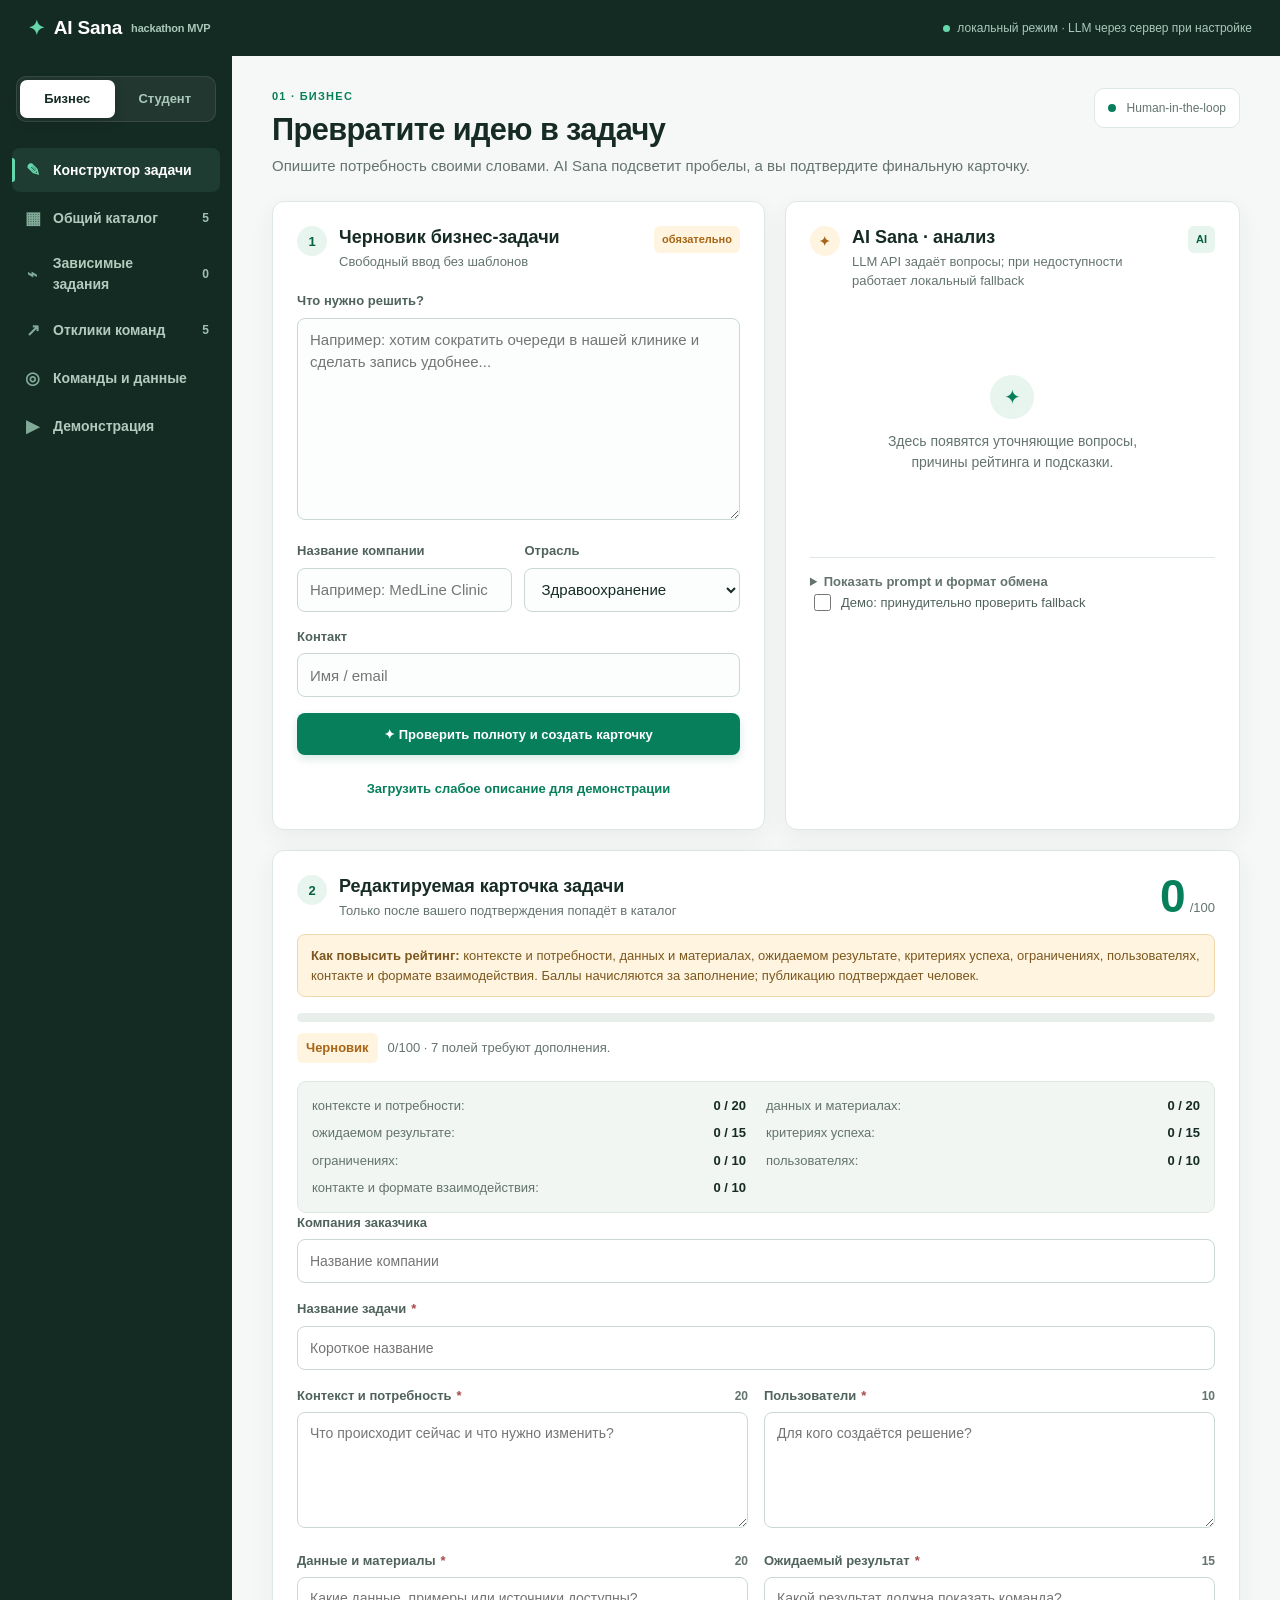
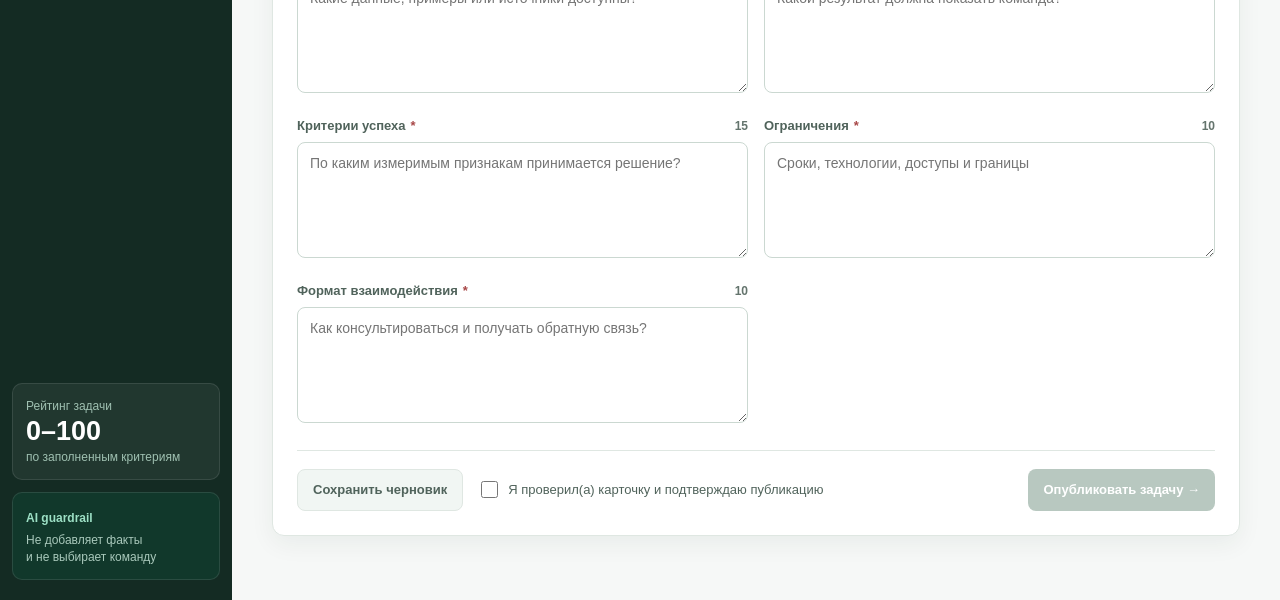
==== commit dc420a80: "final commit" ====
--- a/demo.html
+++ b/demo.html
@@ -4,1542 +4,24 @@
     <meta charset="UTF-8" />
     <meta name="viewport" content="width=device-width, initial-scale=1.0" />
     <title>AI Sana — геймификация бизнес-задач</title>
-    <style>
-      :root {
-        --navy: #142b4d;
-        --navy-2: #1f4675;
-        --ink: #1b2a3a;
-        --muted: #748398;
-        --line: #dce5ee;
-        --bg: #f4f7fb;
-        --card: #fff;
-        --teal: #1aa891;
-        --teal-dark: #0e806f;
-        --orange: #f29b4a;
-        --red: #e36963;
-        --shadow: 0 12px 35px rgba(27, 57, 91, 0.08);
-      }
-      * {
-        box-sizing: border-box;
-      }
-      body {
-        margin: 0;
-        background: var(--bg);
-        color: var(--ink);
-        font:
-          14px/1.45 Inter,
-          ui-sans-serif,
-          -apple-system,
-          BlinkMacSystemFont,
-          "Segoe UI",
-          sans-serif;
-      }
-      .app-shell {
-        min-height: 100vh;
-      }
-      .topbar {
-        height: 62px;
-        background: var(--navy);
-        color: #fff;
-        display: flex;
-        align-items: center;
-        justify-content: space-between;
-        padding: 0 32px;
-      }
-      .brand {
-        font-weight: 800;
-        letter-spacing: 0.2px;
-        display: flex;
-        align-items: center;
-        gap: 9px;
-        font-size: 20px;
-      }
-      .brand small {
-        font-size: 10px;
-        font-weight: 500;
-        opacity: 0.62;
-        padding: 3px 7px;
-        border: 1px solid rgba(255, 255, 255, 0.26);
-        border-radius: 5px;
-        margin-left: 4px;
-      }
-      .brand-mark {
-        color: #7ee4d1;
-        font-size: 23px;
-      }
-      .topbar-status {
-        font-size: 11px;
-        color: #b8c8dc;
-      }
-      .live-dot {
-        display: inline-block;
-        width: 7px;
-        height: 7px;
-        border-radius: 50%;
-        background: #65d7bd;
-        margin-right: 6px;
-        box-shadow: 0 0 0 4px rgba(101, 215, 189, 0.12);
-      }
-      .workspace {
-        display: flex;
-        min-height: calc(100vh - 62px);
-      }
-      .sidebar {
-        width: 235px;
-        background: #fff;
-        border-right: 1px solid var(--line);
-        padding: 22px 14px;
-        display: flex;
-        flex-direction: column;
-      }
-      .role-switcher {
-        display: grid;
-        grid-template-columns: 1fr 1fr;
-        background: #eef3f8;
-        border-radius: 9px;
-        padding: 3px;
-        margin: 0 6px 24px;
-      }
-      .role-btn {
-        border: 0;
-        background: transparent;
-        border-radius: 7px;
-        padding: 9px 3px;
-        color: var(--muted);
-        font-weight: 700;
-        font-size: 12px;
-        cursor: pointer;
-      }
-      .role-btn.active {
-        background: #fff;
-        color: var(--navy);
-        box-shadow: 0 3px 10px rgba(28, 57, 86, 0.12);
-      }
-      .nav-list {
-        display: grid;
-        gap: 5px;
-      }
-      .nav-btn {
-        border: 0;
-        background: transparent;
-        border-radius: 8px;
-        color: #63768d;
-        text-align: left;
-        padding: 12px 11px;
-        display: flex;
-        gap: 11px;
-        align-items: center;
-        cursor: pointer;
-        font-weight: 600;
-      }
-      .nav-btn span {
-        font-size: 18px;
-        width: 18px;
-        text-align: center;
-        color: #8b9aae;
-      }
-      .nav-btn b {
-        margin-left: auto;
-        color: #9aa8b7;
-        font-size: 11px;
-      }
-      .nav-btn:hover,
-      .nav-btn.active {
-        background: #edf7f6;
-        color: var(--teal-dark);
-      }
-      .nav-btn.active span {
-        color: var(--teal);
-      }
-      .sidebar-bottom {
-        margin-top: auto;
-        display: grid;
-        gap: 12px;
-      }
-      .mini-kpi {
-        background: var(--navy);
-        color: #fff;
-        border-radius: 11px;
-        padding: 14px;
-      }
-      .mini-kpi span,
-      .mini-kpi small {
-        display: block;
-        color: #abc0d8;
-        font-size: 11px;
-      }
-      .mini-kpi strong {
-        display: block;
-        font-size: 27px;
-        margin: 3px 0;
-      }
-      .guardrail {
-        border: 1px solid #d6eee9;
-        background: #f3fbfa;
-        border-radius: 11px;
-        padding: 12px;
-        color: var(--teal-dark);
-      }
-      .guardrail span {
-        font-weight: 800;
-        font-size: 12px;
-      }
-      .guardrail small {
-        display: block;
-        color: #6b8c89;
-        font-size: 10px;
-        margin-top: 4px;
-      }
-      .main-content {
-        flex: 1;
-        padding: 35px 46px 60px;
-        max-width: 1500px;
-        margin: 0 auto;
-        width: 100%;
-      }
-      .view {
-        display: none;
-      }
-      .view.active {
-        display: block;
-      }
-      .page-heading {
-        display: flex;
-        justify-content: space-between;
-        align-items: flex-start;
-        gap: 25px;
-        margin-bottom: 28px;
-      }
-      .eyebrow {
-        color: var(--teal-dark);
-        font-size: 10px;
-        font-weight: 900;
-        letter-spacing: 1.6px;
-        margin: 0 0 6px;
-      }
-      .page-heading h1 {
-        font-size: 29px;
-        line-height: 1.15;
-        margin: 0 0 8px;
-        color: var(--navy);
-      }
-      .subtitle {
-        color: var(--muted);
-        margin: 0;
-        max-width: 750px;
-      }
-      .heading-chip,
-      .catalog-total {
-        background: #fff;
-        border: 1px solid var(--line);
-        padding: 10px 14px;
-        border-radius: 9px;
-        color: #688099;
-        font-size: 11px;
-        white-space: nowrap;
-      }
-      .chip-dot {
-        width: 8px;
-        height: 8px;
-        border-radius: 50%;
-        background: var(--teal);
-        display: inline-block;
-        margin-right: 7px;
-      }
-      .catalog-total {
-        text-align: right;
-      }
-      .catalog-total strong {
-        display: block;
-        color: var(--navy);
-        font-size: 25px;
-        line-height: 1;
-      }
-      .catalog-total span {
-        font-size: 10px;
-      }
-      .builder-layout {
-        display: grid;
-        grid-template-columns: 1fr 1fr;
-        gap: 20px;
-        margin-bottom: 20px;
-      }
-      .panel {
-        background: #fff;
-        border: 1px solid var(--line);
-        border-radius: 13px;
-        box-shadow: var(--shadow);
-      }
-      .input-panel,
-      .ai-panel {
-        min-height: 380px;
-        padding: 24px;
-      }
-      .panel-head {
-        display: flex;
-        justify-content: space-between;
-        align-items: flex-start;
-        margin-bottom: 20px;
-      }
-      .panel-head > div:first-child {
-        display: flex;
-        gap: 12px;
-      }
-      .panel-head h2 {
-        font-size: 15px;
-        margin: 0 0 2px;
-        color: var(--navy);
-      }
-      .panel-head p {
-        margin: 0;
-        color: var(--muted);
-        font-size: 11px;
-      }
-      .step-num {
-        background: #e6f4f1;
-        color: var(--teal-dark);
-        width: 28px;
-        height: 28px;
-        border-radius: 50%;
-        display: inline-flex;
-        align-items: center;
-        justify-content: center;
-        font-weight: 900;
-        font-size: 12px;
-        flex: none;
-      }
-      .ai-step {
-        background: #fff3e4;
-        color: #ed8a30;
-      }
-      .required {
-        font-size: 10px;
-        background: #f8eef0;
-        color: #c26773;
-        border-radius: 5px;
-        padding: 4px 6px;
-      }
-      .ai-badge {
-        font-size: 10px;
-        color: #d47b26;
-        background: #fff3df;
-        border-radius: 5px;
-        padding: 4px 7px;
-        font-weight: 800;
-      }
-      .field-label {
-        display: block;
-        font-weight: 700;
-        font-size: 11px;
-        color: #62758b;
-        margin-bottom: 7px;
-      }
-      .field-group {
-        flex: 1;
-      }
-      .input-panel textarea,
-      .input-panel input,
-      .input-panel select,
-      .card-field input,
-      .card-field textarea,
-      .card-field select,
-      .toolbar select,
-      .search-wrap input {
-        font: inherit;
-        border: 1px solid var(--line);
-        border-radius: 7px;
-        background: #fcfdff;
-        color: var(--ink);
-        padding: 10px 11px;
-        outline: none;
-        width: 100%;
-        resize: vertical;
-      }
-      .input-panel textarea:focus,
-      .input-panel input:focus,
-      .card-field input:focus,
-      .card-field textarea:focus {
-        border-color: #65cfc0;
-        box-shadow: 0 0 0 3px rgba(26, 168, 145, 0.1);
-      }
-      .form-row {
-        display: flex;
-        gap: 11px;
-        margin-top: 13px;
-      }
-      .primary-btn,
-      .secondary-btn,
-      .text-btn {
-        border: 0;
-        border-radius: 7px;
-        padding: 11px 16px;
-        font: inherit;
-        font-size: 12px;
-        font-weight: 800;
-        cursor: pointer;
-      }
-      .primary-btn {
-        background: var(--teal);
-        color: #fff;
-        box-shadow: 0 5px 13px rgba(26, 168, 145, 0.2);
-      }
-      .primary-btn:hover {
-        background: var(--teal-dark);
-      }
-      .primary-btn:disabled {
-        background: #b9c8d3;
-        cursor: not-allowed;
-        box-shadow: none;
-      }
-      .secondary-btn {
-        background: #edf3f7;
-        color: #4a6680;
-      }
-      .text-btn {
-        background: transparent;
-        color: var(--teal-dark);
-        padding-left: 0;
-        padding-right: 0;
-      }
-      .full {
-        width: 100%;
-        margin-top: 16px;
-      }
-      .empty-state {
-        text-align: center;
-        padding: 68px 10px;
-        color: #9aa8b7;
-      }
-      .empty-icon {
-        width: 42px;
-        height: 42px;
-        border-radius: 50%;
-        background: #fff4e5;
-        color: #efa04f;
-        display: inline-flex;
-        align-items: center;
-        justify-content: center;
-        font-size: 21px;
-        margin-bottom: 12px;
-      }
-      .empty-state p {
-        margin: 0;
-        font-size: 12px;
-      }
-      .hidden {
-        display: none !important;
-      }
-      .ai-result {
-        display: grid;
-        gap: 12px;
-      }
-      .ai-summary {
-        display: flex;
-        align-items: center;
-        gap: 10px;
-        padding: 10px;
-        background: #fff8ed;
-        border: 1px solid #f6e1c4;
-        border-radius: 8px;
-        color: #8b6438;
-        font-size: 12px;
-      }
-      .question-list {
-        display: grid;
-        gap: 9px;
-      }
-      .question-item {
-        border: 1px solid #e6edf2;
-        border-radius: 8px;
-        padding: 10px;
-        background: #fbfcfe;
-      }
-      .question-item strong {
-        font-size: 11px;
-        display: block;
-        color: var(--navy);
-        margin-bottom: 6px;
-      }
-      .question-item input {
-        width: 100%;
-        border: 0;
-        border-bottom: 1px solid #ccd9e3;
-        padding: 5px 2px;
-        background: transparent;
-        outline: 0;
-        font: inherit;
-        font-size: 12px;
-      }
-      .prompt-details {
-        margin-top: 18px;
-        border-top: 1px solid var(--line);
-        padding-top: 13px;
-        color: #72859a;
-        font-size: 11px;
-      }
-      .prompt-details summary {
-        cursor: pointer;
-        font-weight: 700;
-      }
-      .prompt-details pre {
-        white-space: pre-wrap;
-        background: #152b48;
-        color: #cfe8e2;
-        border-radius: 7px;
-        padding: 11px;
-        font-size: 10px;
-        line-height: 1.5;
-        overflow: auto;
-      }
-      .card-panel {
-        padding: 24px;
-      }
-      .card-head {
-        margin-bottom: 10px;
-      }
-      .score-bubble {
-        display: flex;
-        align-items: baseline;
-        gap: 3px;
-        color: #8b9bad;
-      }
-      .score-bubble strong {
-        color: var(--teal-dark);
-        font-size: 30px;
-        line-height: 1;
-      }
-      .score-bubble span {
-        font-size: 12px;
-      }
-      .score-track {
-        height: 8px;
-        background: #edf1f4;
-        border-radius: 9px;
-        overflow: hidden;
-      }
-      .score-track span {
-        display: block;
-        height: 100%;
-        width: 0;
-        background: linear-gradient(90deg, var(--orange), var(--teal));
-        border-radius: 9px;
-        transition: width 0.35s;
-      }
-      .readiness-row {
-        display: flex;
-        align-items: center;
-        gap: 10px;
-        margin: 10px 0 20px;
-        color: var(--muted);
-        font-size: 11px;
-      }
-      .readiness {
-        border-radius: 5px;
-        padding: 4px 8px;
-        font-weight: 800;
-      }
-      .readiness.draft {
-        background: #fff3e6;
-        color: #d77b28;
-      }
-      .readiness.working {
-        background: #eaf3ff;
-        color: #3d78b9;
-      }
-      .readiness.ready {
-        background: #e9f8f2;
-        color: #178c70;
-      }
-      .readiness.priority {
-        background: #e9efff;
-        color: #536cc3;
-      }
-      .missing-banner {
-        background: #fff7e9;
-        border: 1px solid #f4dcac;
-        color: #966528;
-        border-radius: 8px;
-        padding: 10px 12px;
-        font-size: 11px;
-        margin: 9px 0;
-      }
-      .card-grid {
-        display: grid;
-        grid-template-columns: repeat(2, minmax(0, 1fr));
-        gap: 13px;
-      }
-      .card-field {
-        display: block;
-      }
-      .card-field.wide {
-        grid-column: 1/-1;
-      }
-      .card-field > span {
-        display: flex;
-        align-items: center;
-        gap: 4px;
-        color: #556b82;
-        font-size: 11px;
-        font-weight: 800;
-        margin-bottom: 6px;
-      }
-      .card-field i {
-        font-style: normal;
-        color: #dd766d;
-      }
-      .card-field em {
-        margin-left: auto;
-        font-style: normal;
-        color: #8aa0b3;
-        font-size: 10px;
-        font-weight: 700;
-      }
-      .card-field input,
-      .card-field textarea {
-        font-size: 12px;
-        background: #fbfdff;
-      }
-      .card-actions {
-        display: flex;
-        align-items: center;
-        gap: 12px;
-        border-top: 1px solid var(--line);
-        margin-top: 18px;
-        padding-top: 18px;
-      }
-      .card-actions .primary-btn {
-        margin-left: auto;
-      }
-      .confirm-check {
-        font-size: 11px;
-        color: #62778e;
-        display: flex;
-        align-items: center;
-        gap: 6px;
-      }
-      .confirm-check input {
-        accent-color: var(--teal);
-      }
-      .toolbar {
-        display: flex;
-        gap: 10px;
-        align-items: center;
-        margin-bottom: 20px;
-      }
-      .search-wrap {
-        display: flex;
-        align-items: center;
-        gap: 8px;
-        flex: 1;
-        background: #fff;
-        border: 1px solid var(--line);
-        border-radius: 8px;
-        padding: 0 12px;
-        color: #8ba0b3;
-      }
-      .search-wrap input {
-        border: 0;
-        padding: 10px 0;
-      }
-      .toolbar select {
-        width: auto;
-        min-width: 190px;
-        background: #fff;
-        color: #62758b;
-      }
-      .catalog-grid {
-        display: grid;
-        grid-template-columns: repeat(3, minmax(0, 1fr));
-        gap: 16px;
-      }
-      .task-card {
-        background: #fff;
-        border: 1px solid var(--line);
-        border-radius: 12px;
-        padding: 18px;
-        box-shadow: var(--shadow);
-        display: flex;
-        flex-direction: column;
-        min-height: 270px;
-      }
-      .task-card-top {
-        display: flex;
-        justify-content: space-between;
-        gap: 10px;
-        align-items: flex-start;
-      }
-      .task-card h3 {
-        margin: 0;
-        color: var(--navy);
-        font-size: 15px;
-      }
-      .industry-tag {
-        font-size: 10px;
-        color: #778ba0;
-        margin: 6px 0 11px;
-      }
-      .score-mini {
-        background: #e9f8f3;
-        color: var(--teal-dark);
-        font-size: 12px;
-        font-weight: 900;
-        padding: 6px 8px;
-        border-radius: 7px;
-        white-space: nowrap;
-      }
-      .task-card p {
-        color: #718398;
-        font-size: 11px;
-        margin: 0 0 12px;
-      }
-      .task-card .card-meta {
-        display: flex;
-        gap: 6px;
-        flex-wrap: wrap;
-        margin-top: auto;
-      }
-      .meta-tag {
-        padding: 4px 7px;
-        border-radius: 5px;
-        background: #f0f4f7;
-        color: #708398;
-        font-size: 10px;
-      }
-      .task-card .primary-btn {
-        margin-top: 14px;
-      }
-      .offers-list {
-        display: grid;
-        gap: 16px;
-      }
-      .offer-task {
-        background: #fff;
-        border: 1px solid var(--line);
-        border-radius: 12px;
-        padding: 19px;
-      }
-      .offer-task-head {
-        display: flex;
-        justify-content: space-between;
-        align-items: center;
-        border-bottom: 1px solid var(--line);
-        padding-bottom: 13px;
-        margin-bottom: 14px;
-      }
-      .offer-task h3 {
-        margin: 0;
-        color: var(--navy);
-        font-size: 15px;
-      }
-      .offer-item {
-        border: 1px solid #e4ebf0;
-        border-radius: 9px;
-        padding: 14px;
-        margin-top: 10px;
-        display: grid;
-        grid-template-columns: 145px 1fr auto;
-        gap: 14px;
-        align-items: start;
-      }
-      .offer-item h4 {
-        margin: 0;
-        color: var(--navy);
-        font-size: 12px;
-      }
-      .offer-item p {
-        margin: 4px 0 0;
-        color: #718398;
-        font-size: 11px;
-        white-space: pre-line;
-      }
-      .offer-label {
-        font-size: 10px;
-        color: #93a2b2;
-        text-transform: uppercase;
-        letter-spacing: 0.5px;
-      }
-      .offer-actions {
-        display: flex;
-        gap: 7px;
-      }
-      .accept-btn,
-      .reject-btn {
-        border: 0;
-        border-radius: 6px;
-        padding: 8px 10px;
-        font: inherit;
-        font-size: 11px;
-        font-weight: 800;
-        cursor: pointer;
-      }
-      .accept-btn {
-        background: #e7f7f1;
-        color: #14896f;
-      }
-      .reject-btn {
-        background: #fff0f0;
-        color: #c2666e;
-      }
-      .decision {
-        font-size: 10px;
-        padding: 5px 8px;
-        border-radius: 5px;
-        font-weight: 800;
-      }
-      .decision.accepted {
-        background: #e8f8f1;
-        color: #168a70;
-      }
-      .decision.rejected {
-        background: #fff0f0;
-        color: #c2666e;
-      }
-      .data-tabs {
-        display: flex;
-        gap: 7px;
-        border-bottom: 1px solid var(--line);
-        margin-bottom: 18px;
-      }
-      .data-tab {
-        background: transparent;
-        border: 0;
-        padding: 11px 14px;
-        font: inherit;
-        font-size: 12px;
-        color: #7b8d9f;
-        cursor: pointer;
-        border-bottom: 2px solid transparent;
-      }
-      .data-tab.active {
-        color: var(--teal-dark);
-        border-color: var(--teal);
-        font-weight: 800;
-      }
-      .data-view {
-        display: none;
-      }
-      .data-view.active {
-        display: block;
-      }
-      .data-table {
-        width: 100%;
-        border-collapse: collapse;
-        background: #fff;
-        border: 1px solid var(--line);
-        border-radius: 12px;
-        overflow: hidden;
-        font-size: 11px;
-      }
-      .data-table th,
-      .data-table td {
-        text-align: left;
-        padding: 12px;
-        border-bottom: 1px solid #e9eef2;
-        vertical-align: top;
-      }
-      .data-table th {
-        background: #f4f7fa;
-        color: #65798f;
-        font-size: 10px;
-        text-transform: uppercase;
-        letter-spacing: 0.5px;
-      }
-      .data-table td strong {
-        color: var(--navy);
-      }
-      .demo-timeline {
-        background: #fff;
-        border: 1px solid var(--line);
-        border-radius: 12px;
-        padding: 25px 26px;
-        display: flex;
-        align-items: flex-start;
-        gap: 10px;
-      }
-      .demo-step {
-        display: flex;
-        gap: 9px;
-        flex: 1;
-      }
-      .demo-step > span {
-        width: 25px;
-        height: 25px;
-        border-radius: 50%;
-        display: flex;
-        align-items: center;
-        justify-content: center;
-        background: #e9eff5;
-        color: #71869d;
-        font-weight: 900;
-        font-size: 11px;
-        flex: none;
-      }
-      .demo-step.done > span {
-        background: #dff5ef;
-        color: var(--teal-dark);
-      }
-      .demo-step strong {
-        display: block;
-        font-size: 11px;
-        color: var(--navy);
-      }
-      .demo-step p {
-        font-size: 10px;
-        color: var(--muted);
-        margin: 4px 0 0;
-      }
-      .demo-line {
-        height: 1px;
-        background: #d8e3eb;
-        width: 26px;
-        margin-top: 12px;
-      }
-      .demo-note {
-        display: flex;
-        gap: 12px;
-        background: #eaf6ff;
-        border: 1px solid #c9e3f4;
-        border-radius: 9px;
-        padding: 14px;
-        margin-top: 18px;
-        color: #426e91;
-      }
-      .note-icon {
-        font-size: 18px;
-      }
-      .demo-note strong {
-        font-size: 12px;
-      }
-      .demo-note p {
-        font-size: 11px;
-        margin: 3px 0 0;
-      }
-      .architecture-card {
-        background: var(--navy);
-        color: #fff;
-        border-radius: 12px;
-        margin-top: 18px;
-        padding: 23px;
-        display: flex;
-        align-items: center;
-        justify-content: space-between;
-        gap: 20px;
-      }
-      .architecture-card .eyebrow {
-        color: #76dbc9;
-      }
-      .architecture-card h2 {
-        margin: 0 0 6px;
-        font-size: 17px;
-      }
-      .architecture-card p {
-        color: #afc4d8;
-        font-size: 11px;
-        margin: 0;
-        max-width: 520px;
-      }
-      .arch-flow {
-        display: flex;
-        align-items: center;
-        gap: 10px;
-        color: #c9dbec;
-        font-size: 11px;
-      }
-      .arch-flow span {
-        background: #274b73;
-        border: 1px solid #44688e;
-        border-radius: 5px;
-        padding: 7px 8px;
-      }
-      .arch-flow b {
-        color: #75d7c5;
-      }
-      .modal {
-        position: fixed;
-        inset: 0;
-        background: rgba(16, 39, 67, 0.42);
-        display: flex;
-        justify-content: center;
-        align-items: center;
-        padding: 20px;
-        z-index: 10;
-      }
-      .modal-card {
-        background: #fff;
-        border-radius: 13px;
-        padding: 25px;
-        width: min(540px, 100%);
-        box-shadow: 0 20px 60px rgba(15, 37, 64, 0.25);
-        position: relative;
-      }
-      .modal-card h2 {
-        color: var(--navy);
-        margin: 0 0 6px;
-        font-size: 20px;
-      }
-      .modal-card .card-field {
-        margin-top: 14px;
-      }
-      .modal-close {
-        position: absolute;
-        right: 15px;
-        top: 10px;
-        border: 0;
-        background: transparent;
-        color: #8da0b2;
-        font-size: 25px;
-        cursor: pointer;
-      }
-      .muted {
-        color: var(--muted);
-        font-size: 11px;
-      }
-      .toast {
-        position: fixed;
-        right: 25px;
-        bottom: 25px;
-        background: var(--navy);
-        color: #fff;
-        border-radius: 8px;
-        padding: 12px 16px;
-        box-shadow: var(--shadow);
-        font-size: 12px;
-        z-index: 20;
-      }
-      .toast.success {
-        background: var(--teal-dark);
-      }
-      @media (max-width: 1000px) {
-        .sidebar {
-          width: 190px;
-        }
-        .main-content {
-          padding: 27px 24px;
-        }
-        .catalog-grid {
-          grid-template-columns: repeat(2, minmax(0, 1fr));
-        }
-        .demo-timeline {
-          flex-wrap: wrap;
-        }
-        .demo-line {
-          display: none;
-        }
-      }
-      @media (max-width: 700px) {
-        .topbar {
-          padding: 0 16px;
-        }
-        .topbar-status {
-          display: none;
-        }
-        .workspace {
-          display: block;
-        }
-        .sidebar {
-          width: 100%;
-          border-right: 0;
-          border-bottom: 1px solid var(--line);
-          padding: 10px;
-        }
-        .role-switcher {
-          margin-bottom: 8px;
-        }
-        .nav-list {
-          display: flex;
-          overflow: auto;
-        }
-        .nav-btn {
-          white-space: nowrap;
-          padding: 8px;
-        }
-        .nav-btn b {
-          display: none;
-        }
-        .sidebar-bottom {
-          display: none;
-        }
-        .main-content {
-          padding: 25px 14px;
-        }
-        .builder-layout,
-        .catalog-grid,
-        .card-grid {
-          grid-template-columns: 1fr;
-        }
-        .page-heading {
-          display: block;
-        }
-        .heading-chip,
-        .catalog-total {
-          display: inline-block;
-          margin-top: 15px;
-        }
-        .card-actions {
-          flex-wrap: wrap;
-        }
-        .card-actions .primary-btn {
-          margin-left: 0;
-        }
-        .offer-item {
-          grid-template-columns: 1fr;
-        }
-        .toolbar {
-          display: grid;
-        }
-        .toolbar select {
-          width: 100%;
-        }
-        .architecture-card {
-          display: block;
-        }
-        .arch-flow {
-          margin-top: 18px;
-          flex-wrap: wrap;
-        }
-      }
-      .task-card-actions {
-        display: flex;
-        gap: 8px;
-        margin-top: 14px;
-      }
-      .task-card-actions .primary-btn,
-      .task-card-actions .secondary-btn {
-        flex: 1;
-        margin-top: 0;
-        padding-left: 9px;
-        padding-right: 9px;
-        font-size: 11px;
-      }
-      .task-card-actions .secondary-btn {
-        background: #fff5e8;
-        color: #c87528;
-        border: 1px solid #f2d6ae;
-      }
-      .agent-banner {
-        display: flex;
-        align-items: center;
-        gap: 14px;
-        background: #fff8ed;
-        border: 1px solid #f1ddbe;
-        border-radius: 12px;
-        padding: 15px 17px;
-        margin-bottom: 18px;
-        color: #8b6438;
-      }
-      .agent-banner-icon {
-        width: 34px;
-        height: 34px;
-        display: flex;
-        align-items: center;
-        justify-content: center;
-        border-radius: 50%;
-        background: #fff0d9;
-        color: #e08a31;
-        font-size: 18px;
-        flex: none;
-      }
-      .agent-banner strong {
-        color: #805b32;
-        font-size: 13px;
-      }
-      .agent-banner p {
-        margin: 3px 0 0;
-        font-size: 11px;
-        color: #977b5c;
-      }
-      .agent-banner .ai-badge {
-        margin-left: auto;
-        flex: none;
-      }
-      .dependent-grid {
-        display: grid;
-        gap: 16px;
-      }
-      .dependent-card {
-        background: #fff;
-        border: 1px solid var(--line);
-        border-radius: 12px;
-        padding: 19px;
-        box-shadow: var(--shadow);
-      }
-      .dependent-card-head {
-        display: flex;
-        justify-content: space-between;
-        align-items: flex-start;
-        gap: 15px;
-        border-bottom: 1px solid var(--line);
-        padding-bottom: 13px;
-        margin-bottom: 14px;
-      }
-      .dependent-card h3 {
-        margin: 6px 0 4px;
-        color: var(--navy);
-        font-size: 16px;
-      }
-      .dependent-card-head p {
-        margin: 0;
-        color: var(--muted);
-        font-size: 11px;
-      }
-      .dependent-card-head p strong {
-        color: #58728b;
-      }
-      .dependent-status {
-        font-size: 10px;
-        padding: 4px 7px;
-        border-radius: 5px;
-        background: #fff2df;
-        color: #c97a2d;
-        font-weight: 800;
-      }
-      .role-pill {
-        background: #edf7f6;
-        color: var(--teal-dark);
-        padding: 6px 9px;
-        border-radius: 6px;
-        font-size: 10px;
-        font-weight: 800;
-        white-space: nowrap;
-      }
-      .dependent-card-grid {
-        display: grid;
-        grid-template-columns: repeat(2, minmax(0, 1fr));
-        gap: 14px;
-      }
-      .dependent-card-grid > div {
-        background: #f8fafc;
-        border-radius: 8px;
-        padding: 11px;
-      }
-      .dependent-card-grid span {
-        display: block;
-        color: #8b9cad;
-        font-size: 10px;
-        text-transform: uppercase;
-        letter-spacing: 0.4px;
-        margin-bottom: 5px;
-      }
-      .dependent-card-grid p {
-        margin: 0;
-        color: #5d7186;
-        font-size: 11px;
-        white-space: pre-line;
-      }
-      .dependent-card-grid p strong {
-        display: block;
-        color: #d17e2d;
-        margin-top: 6px;
-      }
-      .dependent-modal-card {
-        width: min(760px, 100%);
-        max-height: calc(100vh - 40px);
-        overflow: auto;
-      }
-      .agent-modal-heading {
-        display: flex;
-        gap: 12px;
-        align-items: flex-start;
-        margin-bottom: 14px;
-      }
-      .agent-modal-heading h2 {
-        margin: 0 0 3px;
-      }
-      .agent-modal-heading .ai-badge {
-        margin-left: auto;
-      }
-      .parent-context {
-        position: relative;
-        background: #f1f7fb;
-        border: 1px solid #dce8f0;
-        border-radius: 8px;
-        padding: 11px 12px;
-        margin-bottom: 14px;
-      }
-      .parent-context .parent-label {
-        display: block;
-        color: #7d91a5;
-        font-size: 9px;
-        font-weight: 900;
-        letter-spacing: 1px;
-      }
-      .parent-context strong {
-        display: block;
-        color: var(--navy);
-        font-size: 13px;
-        margin: 3px 0;
-      }
-      .parent-context p {
-        margin: 0;
-        color: #667b90;
-        font-size: 11px;
-        max-width: 85%;
-        white-space: nowrap;
-        overflow: hidden;
-        text-overflow: ellipsis;
-      }
-      .parent-score {
-        position: absolute;
-        right: 12px;
-        top: 12px;
-        color: var(--teal-dark);
-        font-size: 10px;
-        font-weight: 800;
-      }
-      .agent-controls {
-        display: grid;
-        grid-template-columns: 1fr 1.4fr;
-        gap: 11px;
-      }
-      .agent-empty {
-        text-align: center;
-        padding: 22px 10px;
-        color: #9aa8b7;
-      }
-      .agent-empty .empty-icon {
-        margin-bottom: 5px;
-      }
-      .agent-empty p {
-        margin: 0;
-        font-size: 11px;
-      }
-      .agent-result-note {
-        background: #eaf7f3;
-        border: 1px solid #ccebe3;
-        color: #247866;
-        border-radius: 7px;
-        padding: 9px 11px;
-        font-size: 11px;
-        margin-top: 15px;
-      }
-      .dependent-form-grid {
-        display: grid;
-        grid-template-columns: repeat(2, minmax(0, 1fr));
-        gap: 11px;
-        margin-top: 13px;
-      }
-      .dependent-form-grid .wide {
-        grid-column: 1/-1;
-      }
-      .dependent-form-grid .card-field textarea,
-      .dependent-form-grid .card-field input {
-        font-size: 11px;
-      }
-      .agent-modal-actions {
-        display: flex;
-        justify-content: flex-end;
-        gap: 9px;
-        border-top: 1px solid var(--line);
-        margin-top: 15px;
-        padding-top: 15px;
-      }
-      .agent-modal-actions .secondary-btn {
-        margin-right: auto;
-      }
-      @media (max-width: 700px) {
-        .task-card-actions {
-          display: grid;
-        }
-        .agent-banner {
-          align-items: flex-start;
-        }
-        .agent-banner .ai-badge {
-          margin-left: 0;
-        }
-        .dependent-card-grid,
-        .dependent-form-grid,
-        .agent-controls {
-          grid-template-columns: 1fr;
-        }
-        .dependent-form-grid .wide {
-          grid-column: auto;
-        }
-        .dependent-card-head {
-          display: block;
-        }
-        .role-pill {
-          display: inline-block;
-          margin-top: 10px;
-        }
-        .parent-score {
-          position: static;
-          display: block;
-          margin-top: 6px;
-        }
-        .parent-context p {
-          max-width: 100%;
-        }
-      }
-      .offer-head-actions {
-        display: flex;
-        align-items: center;
-        gap: 8px;
-      }
-      .compare-btn {
-        padding: 7px 9px;
-        font-size: 10px;
-      }
-      .recommendations-panel {
-        background: #f7fbfd;
-        border: 1px solid #dce8ef;
-        border-radius: 8px;
-        padding: 11px;
-        margin: 14px 0;
-      }
-      .recommendations-head,
-      .comparison-title {
-        display: flex;
-        justify-content: space-between;
-        gap: 10px;
-        align-items: center;
-        margin-bottom: 8px;
-        color: var(--navy);
-        font-size: 11px;
-      }
-      .recommendations-head span,
-      .comparison-title span {
-        font-size: 10px;
-        color: #8b9cac;
-        font-weight: 500;
-      }
-      .recommendation-item,
-      .comparison-row {
-        display: grid;
-        grid-template-columns: 23px 1fr auto;
-        gap: 8px;
-        align-items: start;
-        padding: 8px 0;
-        border-top: 1px solid #e5edf2;
-      }
-      .recommendation-item:first-of-type,
-      .comparison-row:first-of-type {
-        border-top: 0;
-      }
-      .recommendation-rank {
-        width: 20px;
-        height: 20px;
-        border-radius: 50%;
-        display: flex;
-        align-items: center;
-        justify-content: center;
-        background: #e6f4f1;
-        color: var(--teal-dark);
-        font-size: 10px;
-        font-weight: 900;
-      }
-      .recommendation-item strong,
-      .comparison-row strong {
-        font-size: 11px;
-        color: var(--navy);
-      }
-      .recommendation-item p,
-      .comparison-row p {
-        margin: 2px 0 0;
-        color: #72859a;
-        font-size: 10px;
-        line-height: 1.35;
-      }
-      .recommendation-item > b,
-      .comparison-row > b {
-        color: var(--teal-dark);
-        font-size: 11px;
-        white-space: nowrap;
-      }
-      .offer-ai-review {
-        display: flex;
-        justify-content: space-between;
-        gap: 10px;
-        align-items: center;
-        border-radius: 7px;
-        padding: 9px 11px;
-        margin-top: 12px;
-        font-size: 10px;
-      }
-      .offer-ai-review strong {
-        font-size: 11px;
-      }
-      .offer-ai-review span {
-        color: #7b8d9d;
-        text-align: right;
-      }
-      .offer-ai-review.incomplete {
-        background: #fff7e9;
-        border: 1px solid #f3dfb8;
-        color: #97672b;
-      }
-      .offer-ai-review.complete {
-        background: #eaf7f3;
-        border: 1px solid #ccebe3;
-        color: #1b7d69;
-      }
-      .offer-comparison {
-        background: #fbfcfe;
-        border: 1px solid #e0e9ef;
-        border-radius: 8px;
-        padding: 11px;
-        margin-bottom: 12px;
-      }
-      .progress-btn {
-        border: 0;
-        background: #eaf6ff;
-        color: #39759b;
-        border-radius: 6px;
-        padding: 7px 9px;
-        font: inherit;
-        font-size: 10px;
-        font-weight: 800;
-        cursor: pointer;
-      }
-      .progress-history {
-        display: grid;
-        gap: 3px;
-        background: #f3f8fb;
-        border-left: 3px solid #76b4d2;
-        border-radius: 4px;
-        padding: 7px 8px;
-        margin-top: 8px;
-        color: #54738a;
-        font-size: 10px;
-      }
-      .progress-history span {
-        white-space: pre-line;
-      }
-      .progress-history strong {
-        font-size: 10px;
-        color: #397395;
-      }
-      @media (max-width: 700px) {
-        .offer-head-actions,
-        .offer-ai-review {
-          display: grid;
-        }
-        .offer-ai-review span {
-          text-align: left;
-        }
-        .recommendations-head,
-        .comparison-title {
-          align-items: flex-start;
-          flex-direction: column;
-        }
-      }
-      .score-breakdown {
-        display: grid;
-        grid-template-columns: repeat(auto-fit, minmax(220px, 1fr));
-        gap: 8px;
-        list-style: none;
-        padding: 12px;
-        background: #f4f8fa;
-        border-radius: 8px;
-        font-size: 12px;
-      }
-      .task-card details {
-        margin-bottom: 12px;
-      }
-      .task-card details summary {
-        cursor: pointer;
-        font-size: 12px;
-      }
-    </style>
+    <style>:root{--sidebar:#142b23;--sidebar-soft:#1e3c31;--ink:#172b25;--muted:#64746d;--muted-strong:#50635b;--line:#dfe7e2;--line-strong:#cbd8d1;--bg:#f6f8f7;--surface:#fff;--surface-soft:#f1f6f3;--accent:#087f5b;--accent-dark:#056044;--accent-soft:#e7f5ee;--warning:#a76516;--warning-soft:#fff4df;--danger:#a74646;--danger-soft:#fff0f0;--info:#356887;--info-soft:#edf6fb;--shadow:0 8px 24px rgba(20,43,35,.06);--r-control:8px;--r-panel:12px;--ease:180ms ease}
+*{box-sizing:border-box}html{background:var(--bg)}body{margin:0;min-width:320px;background:var(--bg);color:var(--ink);font:15px/1.5 Inter,ui-sans-serif,-apple-system,BlinkMacSystemFont,"Segoe UI",sans-serif;-webkit-font-smoothing:antialiased}button,input,textarea,select{font:inherit}button{-webkit-tap-highlight-color:transparent}.hidden{display:none!important}
+.app-shell{min-height:100vh}.topbar{height:56px;display:flex;align-items:center;justify-content:space-between;gap:20px;padding:0 28px;background:var(--sidebar);color:#fff}.brand{display:flex;align-items:center;gap:9px;font-size:19px;font-weight:800;letter-spacing:-.2px}.brand-mark{color:#65d7ad;font-size:20px}.brand small{color:#a9c8bb;font-size:11px;font-weight:600}.topbar-status{color:#a9c8bb;font-size:12px}.live-dot{display:inline-block;width:7px;height:7px;margin-right:7px;border-radius:50%;background:#65d7ad}
+.workspace{display:flex;min-height:calc(100vh - 56px)}.sidebar{width:232px;flex:0 0 232px;display:flex;flex-direction:column;padding:20px 12px;background:var(--sidebar);color:#d7e6df}.role-switcher{display:grid;grid-template-columns:1fr 1fr;gap:3px;margin:0 4px 26px;padding:3px;border:1px solid rgba(255,255,255,.1);border-radius:10px;background:rgba(255,255,255,.06)}.role-btn{min-height:38px;padding:7px 4px;border:0;border-radius:7px;background:transparent;color:#a9c8bb;cursor:pointer;font-size:13px;font-weight:700;transition:background var(--ease),color var(--ease)}.role-btn:hover{color:#fff;background:rgba(255,255,255,.08)}.role-btn.active{background:#fff;color:var(--sidebar);box-shadow:0 4px 12px rgba(0,0,0,.14)}.nav-list{display:grid;gap:4px}.nav-btn{position:relative;display:flex;align-items:center;gap:11px;width:100%;min-height:44px;padding:9px 11px;border:0;border-radius:8px;background:transparent;color:#b1cbbf;text-align:left;cursor:pointer;font-size:14px;font-weight:650;transition:background var(--ease),color var(--ease)}.nav-btn span{width:19px;color:#82aa99;font-size:17px;line-height:1;text-align:center}.nav-btn b{margin-left:auto;color:#9fc0b1;font-size:12px;font-variant-numeric:tabular-nums}.nav-btn:hover{background:rgba(255,255,255,.07);color:#fff}.nav-btn.active{background:var(--sidebar-soft);color:#fff}.nav-btn.active:before{position:absolute;left:0;width:3px;height:24px;border-radius:0 4px 4px 0;background:#65d7ad;content:""}.nav-btn.active span{color:#65d7ad}.sidebar-bottom{display:grid;gap:12px;margin-top:auto;padding-top:28px}.mini-kpi,.guardrail{border:1px solid rgba(255,255,255,.1);border-radius:10px;padding:13px}.mini-kpi{background:rgba(255,255,255,.06)}.mini-kpi span,.mini-kpi small{display:block;color:#9fc0b1;font-size:12px}.mini-kpi strong{display:block;margin:3px 0;color:#fff;font-size:27px;line-height:1}.guardrail{background:rgba(8,127,91,.16);color:#9de0c5}.guardrail span{font-size:12px;font-weight:800}.guardrail small{display:block;margin-top:4px;color:#a9c8bb;font-size:12px;line-height:1.4}
+.main-content{width:100%;max-width:1500px;margin:0 auto;padding:32px 40px 64px}.view{display:none}.view.active{display:block}.page-heading{display:flex;align-items:flex-start;justify-content:space-between;gap:24px;margin-bottom:24px}.eyebrow{margin:0 0 7px;color:var(--accent);font-size:11px;font-weight:800;letter-spacing:1.25px;text-transform:uppercase}.page-heading h1{margin:0 0 8px;color:var(--ink);font-size:clamp(26px,2.4vw,32px);line-height:1.15;letter-spacing:-.6px}.subtitle{max-width:760px;margin:0;color:var(--muted);font-size:15px}.heading-chip,.catalog-total{border:1px solid var(--line);border-radius:10px;background:var(--surface);color:var(--muted);font-size:12px;white-space:nowrap}.heading-chip{padding:10px 13px}.chip-dot{display:inline-block;width:8px;height:8px;margin-right:7px;border-radius:50%;background:var(--accent)}.catalog-total{min-width:108px;padding:11px 14px;text-align:right}.catalog-total strong{display:block;color:var(--ink);font-size:26px;line-height:1;font-variant-numeric:tabular-nums}.catalog-total span{font-size:12px}
+.builder-layout{display:grid;grid-template-columns:minmax(0,1.04fr) minmax(320px,.96fr);gap:20px;margin-bottom:20px}.panel{border:1px solid var(--line);border-radius:var(--r-panel);background:var(--surface);box-shadow:var(--shadow)}.input-panel,.ai-panel,.card-panel{padding:24px}.input-panel,.ai-panel{min-height:390px}.panel-head{display:flex;align-items:flex-start;justify-content:space-between;gap:16px;margin-bottom:20px}.panel-head>div:first-child{display:flex;gap:12px}.panel-head h2{margin:0 0 3px;color:var(--ink);font-size:18px;line-height:1.25}.panel-head p{margin:0;color:var(--muted);font-size:13px}.step-num{display:inline-flex;flex:none;align-items:center;justify-content:center;width:30px;height:30px;border-radius:50%;background:var(--accent-soft);color:var(--accent-dark);font-size:13px;font-weight:800}.ai-step{background:var(--warning-soft);color:var(--warning)}.required,.ai-badge{padding:5px 8px;border-radius:6px;font-size:11px;font-weight:800;white-space:nowrap}.required{background:var(--warning-soft);color:var(--warning)}.ai-badge{background:var(--accent-soft);color:var(--accent-dark)}
+.field-label,.card-field>span{display:flex;align-items:center;gap:5px;margin-bottom:7px;color:var(--muted-strong);font-size:13px;font-weight:750}.field-group{flex:1;display:block}.form-row{display:flex;gap:12px;margin-top:15px}.input-panel textarea,.input-panel input,.input-panel select,.card-field input,.card-field textarea,.card-field select,.toolbar select,.search-wrap input{width:100%;border:1px solid var(--line-strong);border-radius:var(--r-control);outline:0;background:#fcfefd;color:var(--ink)}.input-panel textarea,.input-panel input,.input-panel select,.card-field input,.card-field textarea,.card-field select{min-height:44px;padding:10px 12px}.input-panel textarea,.card-field textarea{resize:vertical}.input-panel textarea{min-height:178px}.input-panel input,.input-panel select,.card-field input,.card-field select{height:44px}.input-panel textarea:focus,.input-panel input:focus,.input-panel select:focus,.card-field input:focus,.card-field textarea:focus,.card-field select:focus,.toolbar select:focus,.search-wrap:focus-within{border-color:var(--accent);box-shadow:0 0 0 3px rgba(8,127,91,.13)}
+.primary-btn,.secondary-btn,.text-btn,.accept-btn,.reject-btn,.progress-btn{min-height:42px;border:0;border-radius:var(--r-control);padding:9px 15px;cursor:pointer;font-size:13px;font-weight:800;transition:background var(--ease),color var(--ease),border-color var(--ease),transform var(--ease)}.primary-btn{background:var(--accent);color:#fff;box-shadow:0 4px 10px rgba(8,127,91,.16)}.primary-btn:hover{background:var(--accent-dark)}.primary-btn:active,.secondary-btn:active{transform:translateY(1px)}.primary-btn:disabled{cursor:not-allowed;background:#b8c8c0;box-shadow:none}.secondary-btn{border:1px solid var(--line);background:var(--surface-soft);color:var(--muted-strong)}.secondary-btn:hover{border-color:var(--line-strong);background:#e8f0eb;color:var(--ink)}.text-btn{min-height:34px;padding:5px 0;background:transparent;color:var(--accent)}.text-btn:hover{color:var(--accent-dark);text-decoration:underline}.full{width:100%;margin-top:16px}
+.empty-state{padding:64px 16px;color:var(--muted);text-align:center}.empty-icon{display:inline-flex;align-items:center;justify-content:center;width:44px;height:44px;margin-bottom:12px;border-radius:50%;background:var(--accent-soft);color:var(--accent);font-size:20px}.empty-state p{margin:0;font-size:14px}.ai-result{display:grid;gap:12px}.ai-summary{display:flex;gap:10px;padding:12px;border:1px solid #f2dfbe;border-radius:8px;background:var(--warning-soft);color:#7c571e;font-size:13px}.question-list{display:grid;gap:10px}.question-item{padding:12px;border:1px solid var(--line);border-radius:9px;background:#fbfdfc}.question-item strong{display:block;margin-bottom:8px;color:var(--ink);font-size:13px;line-height:1.4}.question-item input{width:100%;min-height:38px;border:0;border-bottom:1px solid var(--line-strong);outline:0;background:transparent;color:var(--ink);font-size:14px}.question-item input:focus{border-color:var(--accent)}.prompt-details{margin-top:20px;padding-top:14px;border-top:1px solid var(--line);color:var(--muted);font-size:13px}.prompt-details summary{cursor:pointer;font-weight:750}.prompt-details pre{overflow:auto;margin:12px 0 0;padding:13px;border-radius:8px;background:var(--sidebar);color:#cbe7db;font-size:12px;line-height:1.55;white-space:pre-wrap}
+.card-panel{overflow:visible}.card-head{margin-bottom:14px}.score-bubble{display:flex;align-items:baseline;gap:4px;color:var(--muted)}.score-bubble strong{color:var(--accent);font-size:46px;line-height:.95;font-variant-numeric:tabular-nums}.score-bubble span{font-size:13px}.score-track{height:9px;overflow:hidden;border-radius:8px;background:#e8efeb}.score-track span{display:block;width:0;height:100%;border-radius:inherit;background:var(--accent);transition:width var(--ease)}.readiness-row{display:flex;align-items:center;gap:10px;margin:11px 0 18px;color:var(--muted);font-size:13px}.readiness{padding:5px 9px;border-radius:6px;font-weight:800;white-space:nowrap}.readiness.draft{background:var(--warning-soft);color:var(--warning)}.readiness.working{background:var(--info-soft);color:var(--info)}.readiness.ready,.readiness.priority{background:var(--accent-soft);color:var(--accent-dark)}.missing-banner{margin:10px 0 16px;padding:11px 13px;border:1px solid #f0d8ad;border-radius:8px;background:var(--warning-soft);color:#7c571e;font-size:13px}.card-grid{display:grid;grid-template-columns:repeat(2,minmax(0,1fr));gap:16px}.card-field{display:block;min-width:0}.card-field.wide{grid-column:1/-1}.card-field>span{font-size:13px}.card-field i{color:var(--danger);font-style:normal}.card-field em{margin-left:auto;color:var(--muted);font-size:12px;font-style:normal;font-weight:700}.card-field input,.card-field textarea,.card-field select{background:#fff;font-size:14px}.card-field textarea{min-height:116px}.score-summary{margin-top:18px;padding:14px;border:1px solid var(--line);border-radius:9px;background:var(--surface-soft)}.score-breakdown{display:grid;grid-template-columns:repeat(2,minmax(0,1fr));gap:8px 20px;margin:0;padding:0;list-style:none}.score-breakdown li{display:flex;justify-content:space-between;gap:10px;color:var(--muted);font-size:13px}.score-breakdown strong{color:var(--ink);font-variant-numeric:tabular-nums;white-space:nowrap}.card-actions{display:flex;align-items:center;gap:14px;margin-top:20px;padding-top:18px;border-top:1px solid var(--line)}.card-actions .primary-btn{margin-left:auto}.confirm-check{display:flex;align-items:center;gap:7px;color:var(--muted-strong);font-size:13px}.confirm-check input{width:17px;height:17px;accent-color:var(--accent)}
+.toolbar{display:flex;flex-wrap:wrap;align-items:center;gap:10px;margin-bottom:20px}.search-wrap{display:flex;flex:1 1 240px;align-items:center;gap:9px;min-height:44px;padding:0 12px;border:1px solid var(--line-strong);border-radius:var(--r-control);background:#fff;color:var(--muted)}.search-wrap input{min-height:40px;padding:7px 0;border:0;background:transparent}.toolbar select{min-height:44px;width:auto;min-width:205px;padding:9px 12px;background:#fff;color:var(--muted-strong)}.catalog-grid{display:grid;grid-template-columns:repeat(3,minmax(0,1fr));gap:16px}.task-card{display:flex;min-height:290px;flex-direction:column;padding:18px;border:1px solid var(--line);border-radius:var(--r-panel);background:#fff;box-shadow:var(--shadow)}.task-card-top{display:flex;align-items:flex-start;justify-content:space-between;gap:12px}.task-card h3{margin:0;color:var(--ink);font-size:17px;line-height:1.3}.industry-tag{margin:7px 0 13px;color:var(--muted);font-size:13px}.score-mini{padding:6px 8px;border-radius:7px;background:var(--accent-soft);color:var(--accent-dark);font-size:13px;font-weight:850;white-space:nowrap}.task-card p{margin:0 0 13px;color:var(--muted);font-size:14px}.card-meta{display:flex;flex-wrap:wrap;gap:7px;margin-top:auto}.meta-tag{padding:5px 8px;border-radius:6px;background:var(--surface-soft);color:var(--muted-strong);font-size:12px}.meta-tag.draft{background:var(--warning-soft);color:var(--warning)}.meta-tag.working{background:var(--info-soft);color:var(--info)}.meta-tag.ready,.meta-tag.priority{background:var(--accent-soft);color:var(--accent-dark)}.task-card-actions{display:flex;gap:8px;margin-top:16px}.task-card-actions .primary-btn,.task-card-actions .secondary-btn{flex:1;min-width:0;padding-right:8px;padding-left:8px}
+.offers-list,.dependent-grid{display:grid;gap:16px}.offer-task,.dependent-card{padding:20px;border:1px solid var(--line);border-radius:var(--r-panel);background:#fff;box-shadow:var(--shadow)}.offer-task-head,.dependent-card-head{display:flex;align-items:flex-start;justify-content:space-between;gap:16px;padding-bottom:15px;border-bottom:1px solid var(--line)}.offer-task h3,.dependent-card h3{margin:5px 0 0;color:var(--ink);font-size:18px}.offer-head-actions{display:flex;align-items:center;gap:8px}.compare-btn{min-height:36px;padding:7px 10px;font-size:12px}.offer-item{display:grid;grid-template-columns:160px minmax(0,1fr) auto;gap:18px;align-items:start;margin-top:12px;padding:15px;border:1px solid var(--line);border-radius:9px}.offer-item h4{margin:0;color:var(--ink);font-size:15px}.offer-item p{margin:5px 0 0;color:var(--muted);font-size:14px;white-space:pre-line}.offer-label{color:var(--muted);font-size:11px;font-weight:800;letter-spacing:.8px;text-transform:uppercase}.offer-actions{display:flex;gap:7px}.accept-btn{background:var(--accent-soft);color:var(--accent-dark)}.reject-btn{background:var(--danger-soft);color:var(--danger)}.progress-btn{background:var(--info-soft);color:var(--info)}.decision{display:inline-flex;align-items:center;min-height:31px;padding:5px 9px;border-radius:6px;font-size:12px;font-weight:800}.decision.accepted{background:var(--accent-soft);color:var(--accent-dark)}.decision.rejected{background:var(--danger-soft);color:var(--danger)}.progress-history{display:grid;gap:3px;margin-top:10px;padding:9px 10px;border-left:3px solid var(--accent);background:var(--surface-soft);color:var(--muted);font-size:13px}.progress-history strong{color:var(--ink)}.offer-ai-review{display:grid;gap:3px;margin-top:14px;padding:11px 12px;border-radius:8px;font-size:13px}.offer-ai-review.complete{background:var(--accent-soft);color:var(--accent-dark)}.offer-ai-review.incomplete{background:var(--warning-soft);color:var(--warning)}.offer-comparison{margin-top:14px;padding:13px;border:1px solid var(--line);border-radius:9px;background:var(--surface-soft)}.comparison-title,.recommendations-head{display:flex;align-items:center;justify-content:space-between;gap:10px;margin-bottom:8px;color:var(--ink);font-size:13px}.comparison-title span,.recommendations-head span{color:var(--muted);font-size:12px}.comparison-row,.recommendation-item{display:grid;grid-template-columns:24px minmax(0,1fr) auto;gap:9px;align-items:start;padding:9px 0;border-top:1px solid var(--line)}.comparison-row:first-of-type,.recommendation-item:first-of-type{border-top:0}.recommendation-rank{display:inline-flex;align-items:center;justify-content:center;width:22px;height:22px;border-radius:50%;background:var(--accent-soft);color:var(--accent-dark);font-size:11px;font-weight:800}.recommendation-item strong,.comparison-row strong{color:var(--ink);font-size:13px}.recommendation-item p,.comparison-row p{margin:3px 0 0;color:var(--muted);font-size:12px}.recommendations-panel{margin:14px 0;padding:12px;border:1px solid var(--line);border-radius:9px;background:var(--surface-soft)}
+.data-tabs{display:flex;gap:6px;overflow-x:auto;margin-bottom:18px;border-bottom:1px solid var(--line)}.data-tab{min-height:42px;padding:8px 13px;border:0;border-bottom:2px solid transparent;background:transparent;color:var(--muted);cursor:pointer;font-size:13px;font-weight:700;white-space:nowrap}.data-tab:hover{color:var(--accent)}.data-tab.active{border-color:var(--accent);color:var(--accent)}.data-view{display:none}.data-view.active{display:block}.data-table{width:100%;border:1px solid var(--line);border-radius:var(--r-panel);border-spacing:0;background:#fff;overflow:hidden;font-size:14px}.data-table th,.data-table td{padding:13px;border-bottom:1px solid var(--line);text-align:left;vertical-align:top}.data-table th{background:var(--surface-soft);color:var(--muted-strong);font-size:12px;letter-spacing:.5px;text-transform:uppercase}.data-table tr:last-child td{border-bottom:0}.data-table td strong{color:var(--ink)}
+.agent-banner{display:flex;align-items:center;gap:14px;margin-bottom:18px;padding:15px 17px;border:1px solid #efddbc;border-radius:var(--r-panel);background:var(--warning-soft);color:var(--warning)}.agent-banner-icon{display:flex;flex:none;align-items:center;justify-content:center;width:36px;height:36px;border-radius:50%;background:#ffe9bd;font-size:18px}.agent-banner strong{color:#7c571e;font-size:14px}.agent-banner p{margin:3px 0 0;color:#8b6d3d;font-size:13px}.agent-banner .ai-badge{margin-left:auto}.dependent-status,.role-pill{display:inline-block;padding:5px 8px;border-radius:6px;font-size:12px;font-weight:800}.dependent-status{background:var(--warning-soft);color:var(--warning)}.role-pill{background:var(--accent-soft);color:var(--accent-dark);white-space:nowrap}.dependent-card-head p{margin:4px 0 0;color:var(--muted);font-size:13px}.dependent-card-grid{display:grid;grid-template-columns:repeat(2,minmax(0,1fr));gap:14px;margin-top:15px}.dependent-card-grid>div{padding:12px;border-radius:8px;background:var(--surface-soft)}.dependent-card-grid span{display:block;margin-bottom:5px;color:var(--muted);font-size:11px;font-weight:800;letter-spacing:.5px;text-transform:uppercase}.dependent-card-grid p{margin:0;color:var(--muted-strong);font-size:14px;white-space:pre-line}.dependent-card-grid p strong{display:block;margin-top:7px;color:var(--warning)}
+.demo-timeline{display:flex;align-items:flex-start;gap:12px;padding:24px;border:1px solid var(--line);border-radius:var(--r-panel);background:#fff}.demo-step{display:flex;flex:1;gap:10px}.demo-step>span{display:flex;flex:none;align-items:center;justify-content:center;width:27px;height:27px;border-radius:50%;background:var(--surface-soft);color:var(--muted);font-size:12px;font-weight:850}.demo-step.done>span{background:var(--accent-soft);color:var(--accent-dark)}.demo-step strong{display:block;color:var(--ink);font-size:13px}.demo-step p{margin:4px 0 0;color:var(--muted);font-size:12px}.demo-line{width:28px;height:1px;margin-top:13px;background:var(--line-strong)}.demo-note{display:flex;gap:12px;margin-top:18px;padding:14px;border:1px solid #cfe2ee;border-radius:9px;background:var(--info-soft);color:var(--info)}.note-icon{font-size:18px}.demo-note strong{font-size:13px}.demo-note p{margin:3px 0 0;font-size:13px}.architecture-card{display:flex;align-items:center;justify-content:space-between;gap:20px;margin-top:18px;padding:23px;border-radius:var(--r-panel);background:var(--sidebar);color:#fff}.architecture-card .eyebrow{color:#65d7ad}.architecture-card h2{margin:0 0 6px;font-size:19px}.architecture-card p{max-width:540px;margin:0;color:#b7d0c5;font-size:13px}.arch-flow{display:flex;align-items:center;gap:9px;color:#cce4d9;font-size:12px;white-space:nowrap}.arch-flow span{padding:7px 8px;border:1px solid #3b6252;border-radius:6px;background:#1e3c31}.arch-flow b{color:#65d7ad}
+.modal{position:fixed;z-index:10;inset:0;display:flex;align-items:center;justify-content:center;padding:20px;background:rgba(20,43,35,.48)}.modal-card{position:relative;width:min(540px,100%);max-height:calc(100vh - 40px);overflow:auto;padding:25px;border-radius:var(--r-panel);background:#fff;box-shadow:0 20px 60px rgba(20,43,35,.25)}.modal-card h2{margin:0 0 6px;color:var(--ink);font-size:22px;line-height:1.2}.modal-card .card-field{margin-top:15px}.modal-close{position:absolute;top:10px;right:13px;width:36px;height:36px;border:0;border-radius:7px;background:transparent;color:var(--muted);cursor:pointer;font-size:25px;line-height:1}.modal-close:hover{background:var(--surface-soft);color:var(--ink)}.muted{color:var(--muted);font-size:13px}.dependent-modal-card{width:min(760px,100%)}.agent-modal-heading{display:flex;align-items:flex-start;gap:12px;margin-bottom:14px}.agent-modal-heading .ai-badge{margin-left:auto}.parent-context{position:relative;margin-bottom:14px;padding:12px;border:1px solid var(--line);border-radius:8px;background:var(--surface-soft)}.parent-label{display:block;color:var(--muted);font-size:11px;font-weight:800;letter-spacing:.8px}.parent-context strong{display:block;margin:3px 0;color:var(--ink);font-size:15px}.parent-context p{max-width:85%;overflow:hidden;margin:0;color:var(--muted);font-size:13px;text-overflow:ellipsis;white-space:nowrap}.parent-score{position:absolute;top:12px;right:12px;color:var(--accent);font-size:12px;font-weight:800}.agent-controls,.dependent-form-grid{display:grid;grid-template-columns:1fr 1.4fr;gap:12px}.dependent-form-grid{grid-template-columns:repeat(2,minmax(0,1fr));margin-top:14px}.dependent-form-grid .wide{grid-column:1/-1}.agent-empty{padding:22px 10px;color:var(--muted);text-align:center}.agent-empty p{margin:0;font-size:13px}.agent-result-note{margin-top:15px;padding:10px 12px;border:1px solid #cbe8dc;border-radius:7px;background:var(--accent-soft);color:var(--accent-dark);font-size:13px}.agent-modal-actions{display:flex;justify-content:flex-end;gap:9px;margin-top:16px;padding-top:16px;border-top:1px solid var(--line)}.agent-modal-actions .secondary-btn{margin-right:auto}.toast{position:fixed;z-index:20;right:24px;bottom:24px;max-width:min(420px,calc(100vw - 32px));padding:12px 16px;border-radius:8px;background:var(--danger);color:#fff;box-shadow:var(--shadow);font-size:13px}.toast.success{background:var(--accent-dark)}
+button:focus-visible,input:focus-visible,textarea:focus-visible,select:focus-visible,summary:focus-visible{outline:3px solid rgba(8,127,91,.28);outline-offset:2px}@media(max-width:1100px){.main-content{padding-right:24px;padding-left:24px}.catalog-grid{grid-template-columns:repeat(2,minmax(0,1fr))}.demo-timeline{flex-wrap:wrap}.demo-line{display:none}}@media(max-width:850px){.sidebar{width:196px;flex-basis:196px}.builder-layout{grid-template-columns:1fr}.input-panel,.ai-panel{min-height:auto}.offer-item{grid-template-columns:1fr}.offer-actions{justify-content:flex-start}}@media(max-width:700px){.topbar{padding:0 16px}.topbar-status{display:none}.workspace{display:block}.sidebar{width:100%;padding:10px;border-bottom:1px solid rgba(255,255,255,.1)}.role-switcher{margin-bottom:9px}.nav-list{display:flex;overflow-x:auto;gap:4px}.nav-btn{min-width:max-content;min-height:38px;padding:7px 9px;font-size:13px}.nav-btn b{display:none}.sidebar-bottom{display:none}.main-content{padding:24px 14px 48px}.page-heading{display:block}.heading-chip,.catalog-total{display:inline-block;margin-top:14px}.form-row{display:grid}.card-grid,.score-breakdown,.dependent-card-grid,.agent-controls,.dependent-form-grid{grid-template-columns:1fr}.card-field.wide,.dependent-form-grid .wide{grid-column:auto}.card-actions{flex-wrap:wrap}.card-actions .primary-btn{margin-left:0}.toolbar{display:grid}.toolbar select{width:100%}.task-card-actions{display:grid}.offer-task-head,.dependent-card-head{display:block}.offer-head-actions{justify-content:flex-start;margin-top:12px}.role-pill{margin-top:10px}.agent-banner{align-items:flex-start}.agent-banner .ai-badge{margin-left:0}.parent-score{position:static;display:block;margin-top:6px}.parent-context p{max-width:100%}.architecture-card{display:block}.arch-flow{flex-wrap:wrap;margin-top:18px;white-space:normal}}@media(prefers-reduced-motion:reduce){*,*::before,*::after{scroll-behavior:auto!important;transition-duration:.01ms!important;animation-duration:.01ms!important;animation-iteration-count:1!important}}
+</style>
   </head>
   <body>
     <div class="app-shell">
@@ -1582,8 +64,8 @@
           </nav>
           <div class="sidebar-bottom">
             <div class="mini-kpi">
-              <span>Всего баллов</span><strong>100</strong
-              ><small>прозрачная формула</small>
+              <span>Рейтинг задачи</span><strong>0–100</strong
+              ><small>по заполненным критериям</small>
             </div>
             <div class="guardrail">
               <span>AI guardrail</span
@@ -1649,10 +131,7 @@
                 <div class="form-row">
                   <label class="field-group"
                     ><span class="field-label">Контакт</span
-                    ><input
-                      id="draft-contact"
-                      placeholder="Имя / email"
-                      value="Алия · business@example.com"
+                    ><input id="draft-contact" placeholder="Имя / email"
                   /></label>
                 </div>
                 <button class="primary-btn full" id="analyze-btn">
@@ -1685,10 +164,6 @@
                   </p>
                 </div>
                 <div id="ai-result" class="hidden"></div>
-                <label class="confirm-check ai-demo-toggle"
-                  ><input type="checkbox" id="simulate-ai-error" /> Демо:
-                  принудительно проверить fallback</label
-                >
                 <details class="prompt-details">
                   <summary>Показать prompt и формат обмена</summary>
                   <pre id="prompt-preview">
@@ -1698,6 +173,10 @@
 ERROR: при недоступности API или некорректном JSON использовать локальный fallback.</pre
                   >
                 </details>
+                <label class="confirm-check ai-demo-toggle"
+                  ><input type="checkbox" id="simulate-ai-error" /> Демо:
+                  принудительно проверить fallback</label
+                >
               </div>
             </div>
 
@@ -1723,7 +202,11 @@
                   >Заполните карточку, чтобы увидеть расчёт.</span
                 >
               </div>
-              <div id="score-breakdown" aria-live="polite"></div>
+              <div
+                id="score-breakdown"
+                class="score-summary"
+                aria-live="polite"
+              ></div>
               <div class="card-grid">
                 <label class="card-field wide"
                   ><span>Компания заказчика</span
@@ -1732,11 +215,6 @@
                     placeholder="Название компании"
                 /></label>
                 <label class="card-field wide"
-                  ><span>Контакт <i>*</i></span
-                  ><input
-                    data-field="contact"
-                    placeholder="Имя / email" /></label
-                ><label class="card-field wide"
                   ><span>Название задачи <i>*</i></span
                   ><input data-field="title" placeholder="Короткое название"
                 /></label>
@@ -1832,7 +310,16 @@
                   placeholder="Поиск по задачам, отрасли, пользователям..."
                 />
               </div>
-              <select id="catalog-level">
+              <select id="catalog-industry" aria-label="Отрасль задачи">
+                <option value="all">Все отрасли</option>
+                <option>Здравоохранение</option>
+                <option>Образование</option>
+                <option>Ритейл</option>
+                <option>Финансы</option>
+                <option>Логистика</option>
+                <option>Другое</option>
+              </select>
+              <select id="catalog-level" aria-label="Уровень готовности">
                 <option value="all">Все уровни готовности</option>
                 <option value="draft">Черновик · 0–39</option>
                 <option value="working">Рабочая · 40–69</option>
@@ -1871,7 +358,7 @@
                   исполнителя и не публикует карточку автоматически.
                 </p>
               </div>
-              <span class="ai-badge">LOCAL AI</span>
+              <span class="ai-badge">LLM / fallback</span>
             </div>
             <div id="dependent-list" class="dependent-grid"></div>
           </section>
@@ -2042,7 +529,7 @@
     <div class="modal hidden" id="progress-modal">
       <div class="modal-card">
         <button class="modal-close" id="progress-modal-close">×</button>
-        <p class="eyebrow">AI PROGRESS LOG</p>
+        <p class="eyebrow">ПРОГРЕСС КОМАНДЫ</p>
         <h2>Зафиксировать фактический прогресс</h2>
         <p id="progress-modal-subtitle" class="muted"></p>
         <label class="card-field"
@@ -2068,7 +555,12 @@
             <option value="done">Этап завершён</option>
             <option value="blocked">Есть блокер</option>
           </select></label
-        ><button class="primary-btn full" id="save-progress-btn">
+        >
+        <label class="confirm-check"><input type="checkbox" id="progress-confirm" />
+          Бизнес проверил результат и подтверждает завершение этапа
+        </label>
+        <p class="muted">За подтверждённый этап — 20 баллов. За каждый из пяти этапов баллы начисляются один раз на команду и задачу.</p>
+        <button class="primary-btn full" id="save-progress-btn">
           Сохранить прогресс
         </button>
       </div>
@@ -2172,1362 +664,1390 @@
     </div>
 
     <div class="toast hidden" id="toast"></div>
-    <script>
-      const STORAGE_KEY = "ai-sana-mvp-v1";
-      const WEIGHTS = {
-        contextNeed: 20,
-        data: 20,
-        expectedResult: 15,
-        successCriteria: 15,
-        constraints: 10,
-        users: 10,
-        businessLink: 10,
-      };
-      const FIELD_LABELS = {
-        contextNeed: "контексте и потребности",
-        data: "данных и материалах",
-        expectedResult: "ожидаемом результате",
-        successCriteria: "критериях успеха",
-        constraints: "ограничениях",
-        users: "пользователях",
-        businessLink: "контакте и формате взаимодействия",
-      };
+    <script>const STORAGE_KEY = "ai-sana-mvp-v1";
+const PROGRESS_STAGES = ["Исследование", "Прототип", "Разработка", "Тестирование", "Финальная передача"];
+const STAGE_POINTS = 20;
+const WEIGHTS = {
+  contextNeed: 20,
+  data: 20,
+  expectedResult: 15,
+  successCriteria: 15,
+  constraints: 10,
+  users: 10,
+  businessLink: 10,
+};
+const FIELD_LABELS = {
+  contextNeed: "контексте и потребности",
+  data: "данных и материалах",
+  expectedResult: "ожидаемом результате",
+  successCriteria: "критериях успеха",
+  constraints: "ограничениях",
+  users: "пользователях",
+  businessLink: "контакте и формате взаимодействия",
+};
 
-      const seed = {
-        drafts: [
-          {
-            id: "d1",
-            text: "Хотим сократить очереди в городской клинике и сделать запись удобнее для пациентов.",
-            industry: "Здравоохранение",
-          },
-          {
-            id: "d2",
-            text: "Нужно помочь первокурсникам не терять дедлайны по практическим работам.",
-            industry: "Образование",
-          },
-          {
-            id: "d3",
-            text: "Маленькому магазину нужен понятный способ видеть товары, которые заканчиваются.",
-            industry: "Ритейл",
-          },
-          {
-            id: "d4",
-            text: "Логистическая компания хочет быстрее находить причину задержки доставки.",
-            industry: "Логистика",
-          },
-          {
-            id: "d5",
-            text: "Финансовый консультант хочет объяснять клиентам сложные продукты простыми словами.",
-            industry: "Финансы",
-          },
-        ],
-        teams: [
-          {
-            id: "team1",
-            name: "Qadam",
-            interests: "EdTech, civic tech",
-            skills: "UX, React, аналитика",
-            tech: "React, Node.js",
-          },
-          {
-            id: "team2",
-            name: "Nomad Labs",
-            interests: "HealthTech, AI",
-            skills: "Python, ML, backend",
-            tech: "FastAPI, SQLite",
-          },
-          {
-            id: "team3",
-            name: "Steppe Studio",
-            interests: "Retail, design",
-            skills: "UX/UI, frontend",
-            tech: "Vue, Figma",
-          },
-          {
-            id: "team4",
-            name: "Orda Devs",
-            interests: "Logistics, data",
-            skills: "Go, data viz, API",
-            tech: "Go, PostgreSQL",
-          },
-          {
-            id: "team5",
-            name: "Baiterek",
-            interests: "FinTech, accessibility",
-            skills: "product, frontend, QA",
-            tech: "Next.js, Playwright",
-          },
-        ],
-        cards: [
-          {
-            id: "task1",
-            title: "Умная запись в клинику",
-            companyName: "MedLine Clinic",
-            industry: "Здравоохранение",
-            contextNeed:
-              "Пациенты тратят время в очереди и не всегда понимают доступные слоты. Клиника хочет сделать запись удобнее.",
-            users: "Пациенты и регистраторы клиники.",
-            data: "Расписание врачей, типовые причины визита, примеры талонов.",
-            expectedResult:
-              "Интерактивный прототип записи с подбором свободного времени.",
-            successCriteria:
-              "Пациент находит слот не более чем за 3 шага; регистратор видит подтверждённую запись.",
-            constraints:
-              "MVP за 5 часов; без интеграции с медицинской системой.",
-            format: "Контакт с Алией в Telegram дважды за время хакатона.",
-            contact: "Алия · business@example.com",
-            published: true,
-            offers: [],
-          },
-          {
-            id: "task2",
-            title: "Дедлайн без стресса",
-            companyName: "City University",
-            industry: "Образование",
-            contextNeed:
-              "Первокурсники теряют дедлайны практических работ и поздно узнают о накопившихся задачах.",
-            users: "Студенты первого курса и преподаватели.",
-            data: "Список заданий, даты сдачи, статусы выполнения.",
-            expectedResult: "Экран с приоритетами и понятным планом на неделю.",
-            successCriteria:
-              "Студент за 30 секунд понимает ближайший дедлайн и следующий шаг.",
-            constraints:
-              "Без регистрации и push-уведомлений; только прототип данных.",
-            format: "Онлайн-консультация с преподавателем раз в час.",
-            published: true,
-            offers: [],
-          },
-          {
-            id: "task3",
-            title: "Панель остатков магазина",
-            companyName: "SmallMart",
-            industry: "Ритейл",
-            contextNeed:
-              "Небольшому магазину сложно заранее заметить, что популярный товар заканчивается.",
-            users: "Владелец магазина и продавцы.",
-            data: "Остатки, продажи за неделю, минимальный порог.",
-            expectedResult:
-              "Дашборд с товарами риска и подсказкой по пополнению.",
-            successCriteria: "Владелец находит 3 товара риска за 1 минуту.",
-            constraints: "Синтетические данные; только desktop.",
-            format: "Обратная связь в чате хакатона.",
-            published: true,
-            offers: [],
-          },
-          {
-            id: "task4",
-            title: "Почему задержалась доставка?",
-            companyName: "QazLogistics",
-            industry: "Логистика",
-            contextNeed:
-              "Менеджер видит факт задержки, но тратит много времени на поиск участка маршрута, где возникла проблема.",
-            users: "Логисты и операторы поддержки.",
-            data: "Статусы отправлений, временные метки, точки маршрута.",
-            expectedResult:
-              "Визуальная цепочка доставки с выделением проблемного этапа.",
-            successCriteria:
-              "Причина задержки определяется по карточке за 2 минуты.",
-            constraints: "Без реального GPS; маршрут из 10 тестовых записей.",
-            format: "Два коротких созвона с бизнесом.",
-            published: true,
-            offers: [],
-          },
-          {
-            id: "task5",
-            title: "Простое объяснение финансового продукта",
-            companyName: "FinConsult",
-            industry: "Финансы",
-            contextNeed:
-              "Клиенты консультанта не понимают сложные условия финансовых продуктов и задают одни и те же вопросы.",
-            users: "Частные клиенты 25–45 лет.",
-            data: "Публичные описания продуктов и список частых вопросов.",
-            expectedResult: "Прототип сравнения продуктов простым языком.",
-            successCriteria:
-              "Пользователь может назвать отличие двух продуктов после просмотра.",
-            constraints:
-              "Не давать персональных финансовых рекомендаций; использовать только тестовые данные.",
-            format: "Письменная обратная связь и финальное интервью.",
-            published: true,
-            offers: [],
-          },
-        ],
-        proposals: [
-          {
-            id: "p1",
-            taskId: "task1",
-            teamId: "team2",
-            idea: "Сделаем мастер записи с фильтром по специалисту и времени.",
-            plan: "1) форма; 2) мок расписания; 3) экран подтверждения. 4 часа.",
-            link: "https://example.com/nomad-clinic",
-            status: "pending",
-          },
-          {
-            id: "p2",
-            taskId: "task2",
-            teamId: "team1",
-            idea: "Покажем недельный маршрут студента с приоритетом по сроку.",
-            plan: "Данные → логика приоритета → календарный экран. 4 часа.",
-            link: "https://example.com/qadam-deadline",
-            status: "pending",
-          },
-          {
-            id: "p3",
-            taskId: "task3",
-            teamId: "team3",
-            idea: "Соберём спокойный дашборд остатков с цветовой зоной риска.",
-            plan: "Синтетические данные → карточки → фильтр категорий. 3.5 часа.",
-            link: "https://example.com/steppe-stock",
-            status: "pending",
-          },
-          {
-            id: "p4",
-            taskId: "task4",
-            teamId: "team4",
-            idea: "Сделаем timeline маршрута и объясним, где накопилась задержка.",
-            plan: "Таблица событий → timeline → состояние риска. 4 часа.",
-            link: "https://example.com/orda-route",
-            status: "pending",
-          },
-          {
-            id: "p5",
-            taskId: "task5",
-            teamId: "team5",
-            idea: "Сравним продукты через вопросы пользователя, без советов.",
-            plan: "Категории → сравнение → проверка понятности. 4 часа.",
-            link: "https://example.com/baiterek-fin",
-            status: "pending",
-          },
-        ],
-      };
+const seed = {
+  drafts: [
+    {
+      id: "d1",
+      text: "Хотим сократить очереди в городской клинике и сделать запись удобнее для пациентов.",
+      industry: "Здравоохранение",
+    },
+    {
+      id: "d2",
+      text: "Нужно помочь первокурсникам не терять дедлайны по практическим работам.",
+      industry: "Образование",
+    },
+    {
+      id: "d3",
+      text: "Маленькому магазину нужен понятный способ видеть товары, которые заканчиваются.",
+      industry: "Ритейл",
+    },
+    {
+      id: "d4",
+      text: "Логистическая компания хочет быстрее находить причину задержки доставки.",
+      industry: "Логистика",
+    },
+    {
+      id: "d5",
+      text: "Финансовый консультант хочет объяснять клиентам сложные продукты простыми словами.",
+      industry: "Финансы",
+    },
+  ],
+  teams: [
+    {
+      id: "team1",
+      name: "Qadam",
+      interests: "EdTech, civic tech",
+      skills: "UX, React, аналитика",
+      tech: "React, Node.js",
+    },
+    {
+      id: "team2",
+      name: "Nomad Labs",
+      interests: "HealthTech, AI",
+      skills: "Python, ML, backend",
+      tech: "FastAPI, SQLite",
+    },
+    {
+      id: "team3",
+      name: "Steppe Studio",
+      interests: "Retail, design",
+      skills: "UX/UI, frontend",
+      tech: "Vue, Figma",
+    },
+    {
+      id: "team4",
+      name: "Orda Devs",
+      interests: "Logistics, data",
+      skills: "Go, data viz, API",
+      tech: "Go, PostgreSQL",
+    },
+    {
+      id: "team5",
+      name: "Baiterek",
+      interests: "FinTech, accessibility",
+      skills: "product, frontend, QA",
+      tech: "Next.js, Playwright",
+    },
+  ],
+  cards: [
+    {
+      id: "task1",
+      title: "Умная запись в клинику",
+      companyName: "MedLine Clinic",
+      industry: "Здравоохранение",
+      contextNeed:
+        "Пациенты тратят время в очереди и не всегда понимают доступные слоты. Клиника хочет сделать запись удобнее.",
+      users: "Пациенты и регистраторы клиники.",
+      data: "Расписание врачей, типовые причины визита, примеры талонов.",
+      expectedResult:
+        "Интерактивный прототип записи с подбором свободного времени.",
+      successCriteria:
+        "Пациент находит слот не более чем за 3 шага; регистратор видит подтверждённую запись.",
+      constraints: "MVP за 5 часов; без интеграции с медицинской системой.",
+      format: "Контакт с Алией в Telegram дважды за время хакатона.",
+      contact: "Алия · business@example.com",
+      published: true,
+      offers: [],
+    },
+    {
+      id: "task2",
+      title: "Дедлайн без стресса",
+      companyName: "City University",
+      industry: "Образование",
+      contextNeed:
+        "Первокурсники теряют дедлайны практических работ и поздно узнают о накопившихся задачах.",
+      users: "Студенты первого курса и преподаватели.",
+      data: "Список заданий, даты сдачи, статусы выполнения.",
+      expectedResult: "Экран с приоритетами и понятным планом на неделю.",
+      successCriteria:
+        "Студент за 30 секунд понимает ближайший дедлайн и следующий шаг.",
+      constraints:
+        "Без регистрации и push-уведомлений; только прототип данных.",
+      format: "Онлайн-консультация с преподавателем раз в час.",
+      published: true,
+      offers: [],
+    },
+    {
+      id: "task3",
+      title: "Панель остатков магазина",
+      companyName: "SmallMart",
+      industry: "Ритейл",
+      contextNeed:
+        "Небольшому магазину сложно заранее заметить, что популярный товар заканчивается.",
+      users: "Владелец магазина и продавцы.",
+      data: "Остатки, продажи за неделю, минимальный порог.",
+      expectedResult: "Дашборд с товарами риска и подсказкой по пополнению.",
+      successCriteria: "Владелец находит 3 товара риска за 1 минуту.",
+      constraints: "Синтетические данные; только desktop.",
+      format: "Обратная связь в чате хакатона.",
+      published: true,
+      offers: [],
+    },
+    {
+      id: "task4",
+      title: "Почему задержалась доставка?",
+      companyName: "QazLogistics",
+      industry: "Логистика",
+      contextNeed:
+        "Менеджер видит факт задержки, но тратит много времени на поиск участка маршрута, где возникла проблема.",
+      users: "Логисты и операторы поддержки.",
+      data: "Статусы отправлений, временные метки, точки маршрута.",
+      expectedResult:
+        "Визуальная цепочка доставки с выделением проблемного этапа.",
+      successCriteria: "Причина задержки определяется по карточке за 2 минуты.",
+      constraints: "Без реального GPS; маршрут из 10 тестовых записей.",
+      format: "Два коротких созвона с бизнесом.",
+      published: true,
+      offers: [],
+    },
+    {
+      id: "task5",
+      title: "Простое объяснение финансового продукта",
+      companyName: "FinConsult",
+      industry: "Финансы",
+      contextNeed:
+        "Клиенты консультанта не понимают сложные условия финансовых продуктов и задают одни и те же вопросы.",
+      users: "Частные клиенты 25–45 лет.",
+      data: "Публичные описания продуктов и список частых вопросов.",
+      expectedResult: "Прототип сравнения продуктов простым языком.",
+      successCriteria:
+        "Пользователь может назвать отличие двух продуктов после просмотра.",
+      constraints:
+        "Не давать персональных финансовых рекомендаций; использовать только тестовые данные.",
+      format: "Письменная обратная связь и финальное интервью.",
+      published: true,
+      offers: [],
+    },
+  ],
+  proposals: [
+    {
+      id: "p1",
+      taskId: "task1",
+      teamId: "team2",
+      idea: "Сделаем мастер записи с фильтром по специалисту и времени.",
+      plan: "1) форма; 2) мок расписания; 3) экран подтверждения. 4 часа.",
+      link: "https://example.com/nomad-clinic",
+      status: "pending",
+    },
+    {
+      id: "p2",
+      taskId: "task2",
+      teamId: "team1",
+      idea: "Покажем недельный маршрут студента с приоритетом по сроку.",
+      plan: "Данные → логика приоритета → календарный экран. 4 часа.",
+      link: "https://example.com/qadam-deadline",
+      status: "pending",
+    },
+    {
+      id: "p3",
+      taskId: "task3",
+      teamId: "team3",
+      idea: "Соберём спокойный дашборд остатков с цветовой зоной риска.",
+      plan: "Синтетические данные → карточки → фильтр категорий. 3.5 часа.",
+      link: "https://example.com/steppe-stock",
+      status: "pending",
+    },
+    {
+      id: "p4",
+      taskId: "task4",
+      teamId: "team4",
+      idea: "Сделаем timeline маршрута и объясним, где накопилась задержка.",
+      plan: "Таблица событий → timeline → состояние риска. 4 часа.",
+      link: "https://example.com/orda-route",
+      status: "pending",
+    },
+    {
+      id: "p5",
+      taskId: "task5",
+      teamId: "team5",
+      idea: "Сравним продукты через вопросы пользователя, без советов.",
+      plan: "Категории → сравнение → проверка понятности. 4 часа.",
+      link: "https://example.com/baiterek-fin",
+      status: "pending",
+    },
+  ],
+};
 
-      let state = loadState();
-      let currentRole = "business";
-      let currentView = "builder";
-      let activeTaskId = state.activeTaskId || null;
-      let offerTaskId = null;
-      let dependentParentTaskId = null;
-      let progressOfferRef = null;
+let state = loadState();
+let currentRole = "business";
+let currentView = "builder";
+let activeTaskId = state.activeTaskId || null;
+let offerTaskId = null;
+let dependentParentTaskId = null;
+let progressOfferRef = null;
+let dependentRequestId = 0;
+let dependentBusy = false;
+let dependentSource = null;
+let analysisRequestId = 0;
+let analysisBusy = false;
 
-      function clone(value) {
-        return JSON.parse(JSON.stringify(value));
-      }
-      function safeLink(value) {
+function clone(value) {
+  return JSON.parse(JSON.stringify(value));
+}
+function safeLink(value) {
+  try {
+    const url = new URL(value);
+    return ["http:", "https:"].includes(url.protocol) ? url.href : "";
+  } catch {
+    return "";
+  }
+}
+function validateAnalysis(raw, missing, questions) {
+  try {
+    const value = typeof raw === "string" ? JSON.parse(raw) : raw;
+    if (
+      !value ||
+      !Array.isArray(value.missingFields) ||
+      !Array.isArray(value.questions) ||
+      !Array.isArray(value.suggestions) ||
+      value.suggestions.length ||
+      value.missingFields.length !== missing.length ||
+      !missing.every((key) => value.missingFields.includes(key)) ||
+      value.questions.length !== questions.length ||
+      new Set(value.questions.map((q) => q?.field)).size !== missing.length ||
+      !value.questions.every(
+        (q) =>
+          q &&
+          missing.includes(q.field) &&
+          typeof q.text === "string" &&
+          q.text.trim(),
+      )
+    )
+      throw new Error("Invalid analysis");
+    return { ...value, fallback: false };
+  } catch {
+    return {
+      missingFields: missing,
+      questions,
+      suggestions: [],
+      fallback: true,
+    };
+  }
+}
+function validateDependentOutput(raw) {
+  try {
+    const value = typeof raw === "string" ? JSON.parse(raw) : raw;
+    const keys = [
+      "title",
+      "goal",
+      "input_data",
+      "expected_artifact",
+      "acceptance_criteria",
+      "constraints",
+    ];
+    if (
+      !value ||
+      typeof value !== "object" ||
+      Array.isArray(value) ||
+      Object.keys(value).some((key) => !keys.includes(key)) ||
+      keys.some((key) => typeof value[key] !== "string" || !value[key].trim())
+    )
+      throw new Error("Invalid dependent task");
+    return { ...value, fallback: false };
+  } catch {
+    return null;
+  }
+}
+function requestLLM(route, payload) {
+  if (typeof fetch !== "function") return null;
+  const pageOrigin =
+    typeof window !== "undefined" &&
+    window.location &&
+    window.location.protocol !== "file:"
+      ? window.location.origin
+      : "";
+  const urls = pageOrigin ? [`${pageOrigin}${route}`] : [];
+  if (!/^http:\/\/(localhost|127\.0\.0\.1):8000$/.test(pageOrigin)) {
+    urls.push(`http://localhost:8000${route}`);
+  }
+  return (async () => {
+    for (let index = 0; index < urls.length; index++) {
+      const controller = new AbortController();
+      const timeout = setTimeout(() => controller.abort(), 100000);
+      try {
+        let response;
         try {
-          const url = new URL(value);
-          return ["http:", "https:"].includes(url.protocol) ? url.href : "";
-        } catch {
-          return "";
-        }
-      }
-      function validateAnalysis(raw, missing, questions) {
-        try {
-          const value = typeof raw === "string" ? JSON.parse(raw) : raw;
-          if (
-            !value ||
-            !Array.isArray(value.missingFields) ||
-            !Array.isArray(value.questions) ||
-            !Array.isArray(value.suggestions) ||
-            value.suggestions.length ||
-            value.missingFields.length !== missing.length ||
-            !missing.every((key) => value.missingFields.includes(key)) ||
-            value.questions.length !== questions.length ||
-            !value.questions.every(
-              (q) =>
-                q &&
-                missing.includes(q.field) &&
-                typeof q.text === "string" &&
-                q.text.trim(),
-            )
-          )
-            throw new Error("Invalid analysis");
-          return { ...value, fallback: false };
-        } catch {
-          return {
-            missingFields: missing,
-            questions,
-            suggestions: [],
-            fallback: true,
-          };
-        }
-      }
-      function validateDependentOutput(raw) {
-        try {
-          const value = typeof raw === "string" ? JSON.parse(raw) : raw;
-          const keys = [
-            "title",
-            "goal",
-            "input_data",
-            "expected_artifact",
-            "acceptance_criteria",
-            "constraints",
-          ];
-          if (
-            !value ||
-            typeof value !== "object" ||
-            Array.isArray(value) ||
-            Object.keys(value).some((key) => !keys.includes(key)) ||
-            keys.some(
-              (key) => typeof value[key] !== "string" || !value[key].trim(),
-            )
-          )
-            throw new Error("Invalid dependent task");
-          return { ...value, fallback: false };
-        } catch {
-          return null;
-        }
-      }
-      function requestLLM(route, payload) {
-        if (typeof fetch !== "function") return null;
-        const pageOrigin =
-          typeof window !== "undefined" &&
-          window.location &&
-          window.location.protocol !== "file:"
-            ? window.location.origin
-            : "";
-        const urls = [
-          `${pageOrigin}${route}`,
-          `http://localhost:8000${route}`,
-        ].filter((url, index, all) => url && all.indexOf(url) === index);
-        const attempt = (index) =>
-          fetch(urls[index], {
+          response = await fetch(urls[index], {
             method: "POST",
             headers: { "Content-Type": "application/json" },
             body: JSON.stringify(payload),
+            signal: controller.signal,
+          });
+        } catch (error) {
+          if (error.name !== "AbortError" && index + 1 < urls.length) continue;
+          throw error;
+        }
+        // Live Server has no API. Retry only at the proxy, never repeat a model error.
+        if ([404, 405].includes(response.status) && index + 1 < urls.length) continue;
+        const value = await response.json();
+        if (!response.ok) throw new Error(value.error || "LLM API error");
+        return value;
+      } finally {
+        clearTimeout(timeout);
+      }
+    }
+  })();
+}
+function loadState() {
+  try {
+    const saved = localStorage.getItem(STORAGE_KEY);
+    if (saved) {
+      const parsed = JSON.parse(saved);
+      if (
+        !Array.isArray(parsed.tasks) ||
+        !Array.isArray(parsed.teams) ||
+        !Array.isArray(parsed.drafts)
+      )
+        throw new Error("Invalid storage");
+      parsed.tasks.forEach((task) => {
+        if (!task || typeof task.id !== "string" || !Array.isArray(task.offers))
+          throw new Error("Invalid task");
+        Object.assign(task, calculateScore(task));
+      });
+      return {
+        ...parsed,
+        dependentTasks: Array.isArray(parsed.dependentTasks)
+          ? parsed.dependentTasks
+          : [],
+      };
+    }
+  } catch (e) {}
+  const tasks = clone(seed.cards).map((task) =>
+    Object.assign(task, calculateScore(task)),
+  );
+  clone(seed.proposals).forEach((proposal) => {
+    const task = tasks.find((t) => t.id === proposal.taskId);
+    if (task) task.offers.push(proposal);
+  });
+  return {
+    ...clone(seed),
+    tasks,
+    proposals: clone(seed.proposals),
+    dependentTasks: [],
+  };
+}
+function persist() {
+  try {
+    localStorage.setItem(STORAGE_KEY, JSON.stringify(state));
+    updateCounts();
+    return true;
+  } catch (e) {
+    toast(
+      "Не удалось сохранить данные в браузере. Изменения доступны только до закрытия страницы.",
+      false,
+    );
+    return false;
+  }
+}
+function esc(value = "") {
+  return String(value).replace(
+    /[&<>"']/g,
+    (c) =>
+      ({ "&": "&amp;", "<": "&lt;", ">": "&gt;", '"': "&quot;", "'": "&#39;" })[
+        c
+      ],
+  );
+}
+function toast(message, success = true) {
+  const el = document.getElementById("toast");
+  el.textContent = message;
+  el.className = "toast " + (success ? "success" : "");
+  setTimeout(() => el.classList.add("hidden"), 2600);
+}
+function getTask() {
+  return state.tasks.find((t) => t.id === activeTaskId);
+}
+function readiness(score) {
+  if (score >= 90) return ["priority", "Приоритетная"];
+  if (score >= 70) return ["ready", "Готовая"];
+  if (score >= 40) return ["working", "Рабочая"];
+  return ["draft", "Черновик"];
+}
+function calculateScore(task) {
+  const values = {
+    contextNeed: task.contextNeed,
+    data: task.data,
+    expectedResult: task.expectedResult,
+    successCriteria: task.successCriteria,
+    constraints: task.constraints,
+    users: task.users,
+    businessLink: task.contact && task.format ? "yes" : "",
+  };
+  const breakdown = {};
+  let score = 0;
+  Object.keys(WEIGHTS).forEach((key) => {
+    const ok =
+      key === "businessLink"
+        ? [task.contact, task.format].every(
+            (value) => typeof value === "string" && value.trim().length >= 8,
+          )
+        : String(values[key] || "").trim().length >= 8;
+    breakdown[key] = ok ? WEIGHTS[key] : 0;
+    score += breakdown[key];
+  });
+  return {
+    score,
+    breakdown,
+    missing: Object.keys(WEIGHTS).filter((k) => !breakdown[k]),
+  };
+}
+function setCardFields(task) {
+  document
+    .querySelectorAll("[data-field]")
+    .forEach((el) => (el.value = task[el.dataset.field] || ""));
+  document.getElementById("draft-company").value =
+    task.companyName || document.getElementById("draft-company").value;
+  document.getElementById("draft-contact").value =
+    task.contact || "";
+  document.getElementById("draft-industry").value = task.industry || "Другое";
+  renderScore(task);
+}
+function readCardFields() {
+  const task = getTask()
+    ? clone(getTask())
+    : {
+        id: "draft-" + Date.now() + "-" + Math.random().toString(36).slice(2),
+        offers: [],
+      };
+  document
+    .querySelectorAll("[data-field]")
+    .forEach((el) => (task[el.dataset.field] = el.value.trim()));
+  task.contact = document.getElementById("draft-contact").value.trim();
+  task.industry = document.getElementById("draft-industry").value;
+  const calc = calculateScore(task);
+  Object.assign(task, calc);
+  return task;
+}
+function storeCard(task) {
+  const index = state.tasks.findIndex((item) => item.id === task.id);
+  if (index < 0) state.tasks.unshift(task);
+  else state.tasks[index] = task;
+  activeTaskId = task.id;
+  state.activeTaskId = task.id;
+  return persist();
+}
+function saveDraft() {
+  const task = readCardFields();
+  if (storeCard(task)) toast("Карточка сохранена");
+}
+function scoreDetails(task) {
+  const calc = calculateScore(task);
+  return (
+    '<ul class="score-breakdown">' +
+    Object.keys(WEIGHTS)
+      .map(
+        (key) =>
+          `<li>${FIELD_LABELS[key]}: <strong>${calc.breakdown[key]} / ${WEIGHTS[key]}</strong></li>`,
+      )
+      .join("") +
+    "</ul>"
+  );
+}
+function renderScore(task) {
+  const calc = calculateScore(task);
+  Object.assign(task, calc);
+  document.getElementById("score-value").textContent = calc.score;
+  document.getElementById("score-track-fill").style.width = calc.score + "%";
+  document.getElementById("score-breakdown").innerHTML = scoreDetails(task);
+  const [level, label] = readiness(calc.score);
+  const badge = document.getElementById("readiness-label");
+  badge.className = "readiness " + level;
+  badge.textContent = label;
+  const explanation =
+    calc.score === 100
+      ? "Карточка полностью готова к работе."
+      : `${calc.score}/100 · ${calc.missing.length} ${calc.missing.length === 1 ? "поле требует" : "полей требуют"} дополнения.`;
+  document.getElementById("score-explain").textContent = explanation;
+  const banner = document.getElementById("missing-banner");
+  if (calc.missing.length) {
+    banner.classList.remove("hidden");
+    banner.innerHTML =
+      "<strong>Как повысить рейтинг:</strong> " +
+      calc.missing.map((k) => FIELD_LABELS[k]).join(", ") +
+      ". Баллы начисляются за заполнение; публикацию подтверждает человек.";
+  } else banner.classList.add("hidden");
+  document.getElementById("publish-btn").disabled =
+    !document.getElementById("confirm-check").checked ||
+    !task.title?.trim() ||
+    !task.contact?.trim();
+}
+function renderAnalysis(task, calc, rawAnalysis, source) {
+  const localQuestions = calc.missing.map((k) => ({
+    field: k,
+    text: {
+      contextNeed: "Что сейчас происходит и какое изменение нужно получить?",
+      data: "Какие данные, примеры или источники можно дать команде?",
+      expectedResult: "Какой конкретный результат должна показать команда?",
+      successCriteria: "По каким измеримым признакам вы примете решение?",
+      constraints: "Какие есть сроки, технологии, доступы или ограничения?",
+      users: "Для кого в первую очередь создаётся решение?",
+      businessLink:
+        "Кто будет контактным лицом и как команда получит обратную связь?",
+    }[k],
+  }));
+  const analysis = validateAnalysis(rawAnalysis, calc.missing, localQuestions);
+  const questions = analysis.questions;
+  const ai = document.getElementById("ai-result");
+  document.getElementById("ai-empty").classList.add("hidden");
+  ai.classList.remove("hidden");
+  ai.innerHTML = `<div class="ai-summary"><span>✦</span><span><strong>${analysis.fallback ? (source === "api" ? "Ответ API не прошёл проверку: включён локальный fallback." : "Некорректный AI-ответ: включён локальный fallback.") : source === "api" ? "Вопросы подготовлены LLM API." : "Локальный анализ завершён."}</strong> Факты не добавлялись. Найдено пробелов: ${calc.missing.length}. Ответы ниже попадут только в редактируемую карточку.</span></div><div class="question-list">${questions.length ? questions.map((q, i) => `<div class="question-item"><strong>${i + 1}. ${esc(q.text)}</strong><input data-question-field="${esc(q.field)}" placeholder="Ваш ответ (необязательно сейчас)" /></div>`).join("") : '<div class="ai-summary">Карточка заполнена. Проверьте данные и подтвердите публикацию.</div>'}</div>`;
+  const originalContext = task.contextNeed;
+  ai.querySelectorAll("[data-question-field]").forEach((input) => {
+    const applyAnswer = () => {
+      const field = input.dataset.questionField;
+      const value = input.value.trim();
+      if (value) {
+        task = readCardFields();
+        task[field === "businessLink" ? "format" : field] =
+          field === "contextNeed" && originalContext
+            ? originalContext + " " + value
+            : value;
+        document.getElementById("confirm-check").checked = false;
+        setCardFields(task);
+      }
+    };
+    input.addEventListener("input", applyAnswer);
+    input.addEventListener("change", applyAnswer);
+  });
+  document.getElementById("confirm-check").checked = false;
+  renderScore(task);
+  if (storeCard(task))
+    toast("Анализ готов: проверьте и отредактируйте карточку");
+}
+function setAnalysisBusy(busy) {
+  analysisBusy = busy;
+  const button = document.getElementById("analyze-btn");
+  button.disabled = busy;
+  button.textContent = busy ? "✦ Готовлю уточняющие вопросы…" : "✦ Проверить полноту и создать карточку";
+}
+function aiAnalyze() {
+  if (analysisBusy) return;
+  const draft = document.getElementById("draft-text").value.trim();
+  if (!draft) {
+    toast("Сначала введите описание задачи", false);
+    return;
+  }
+  let task = readCardFields();
+  task.companyName =
+    task.companyName || document.getElementById("draft-company").value.trim();
+  task.industry = document.getElementById("draft-industry").value;
+  task.contact = task.contact || document.getElementById("draft-contact").value;
+  task.contextNeed = task.contextNeed || draft;
+  task.title = task.title || draft.split(/[.!?]/)[0].slice(0, 60);
+  const calc = calculateScore(task);
+  Object.assign(task, calc);
+  setCardFields(task);
+  const localQuestions = calc.missing.map((k) => ({ field: k, text: "" }));
+  const simulate = document.getElementById("simulate-ai-error");
+  const requestId = ++analysisRequestId;
+  const remote =
+    typeof fetch === "function"
+      ? simulate?.checked
+        ? Promise.reject(new Error("demo invalid response"))
+        : requestLLM("/api/llm/clarify", {
+            draft,
+            card: task,
+            missingFields: calc.missing,
           })
-            .then((response) =>
-              response
-                .json()
-                .catch(() => ({ error: `HTTP ${response.status}` }))
-                .then((value) => {
-                  if (response.ok) return value;
-                  if (index + 1 < urls.length) return attempt(index + 1);
-                  throw new Error(value.error || "LLM API error");
-                }),
-            )
-            .catch((error) => {
-              if (index + 1 < urls.length) return attempt(index + 1);
-              throw error;
-            });
-        return attempt(0);
-      }
-      function loadState() {
-        try {
-          const saved = localStorage.getItem(STORAGE_KEY);
-          if (saved) {
-            const parsed = JSON.parse(saved);
-            if (
-              !Array.isArray(parsed.tasks) ||
-              !Array.isArray(parsed.teams) ||
-              !Array.isArray(parsed.drafts)
-            )
-              throw new Error("Invalid storage");
-            parsed.tasks.forEach((task) => {
-              if (
-                !task ||
-                typeof task.id !== "string" ||
-                !Array.isArray(task.offers)
-              )
-                throw new Error("Invalid task");
-              Object.assign(task, calculateScore(task));
-            });
-            return {
-              ...parsed,
-              dependentTasks: Array.isArray(parsed.dependentTasks)
-                ? parsed.dependentTasks
-                : [],
-            };
-          }
-        } catch (e) {}
-        const tasks = clone(seed.cards).map((task) =>
-          Object.assign(task, calculateScore(task)),
-        );
-        clone(seed.proposals).forEach((proposal) => {
-          const task = tasks.find((t) => t.id === proposal.taskId);
-          if (task) task.offers.push(proposal);
-        });
-        return {
-          ...clone(seed),
-          tasks,
-          proposals: clone(seed.proposals),
-          dependentTasks: [],
-        };
-      }
-      function persist() {
-        try {
-          localStorage.setItem(STORAGE_KEY, JSON.stringify(state));
-          updateCounts();
-          return true;
-        } catch (e) {
-          toast(
-            "Не удалось сохранить данные в браузере. Изменения доступны только до закрытия страницы.",
-            false,
-          );
-          return false;
-        }
-      }
-      function esc(value = "") {
-        return String(value).replace(
-          /[&<>"']/g,
-          (c) =>
-            ({
-              "&": "&amp;",
-              "<": "&lt;",
-              ">": "&gt;",
-              '"': "&quot;",
-              "'": "&#39;",
-            })[c],
-        );
-      }
-      function toast(message, success = true) {
-        const el = document.getElementById("toast");
-        el.textContent = message;
-        el.className = "toast " + (success ? "success" : "");
-        setTimeout(() => el.classList.add("hidden"), 2600);
-      }
-      function getTask() {
-        return state.tasks.find((t) => t.id === activeTaskId);
-      }
-      function readiness(score) {
-        if (score >= 90) return ["priority", "Приоритетная"];
-        if (score >= 70) return ["ready", "Готовая"];
-        if (score >= 40) return ["working", "Рабочая"];
-        return ["draft", "Черновик"];
-      }
-      function calculateScore(task) {
-        const values = {
-          contextNeed: task.contextNeed,
-          data: task.data,
-          expectedResult: task.expectedResult,
-          successCriteria: task.successCriteria,
-          constraints: task.constraints,
-          users: task.users,
-          businessLink: task.contact && task.format ? "yes" : "",
-        };
-        const breakdown = {};
-        let score = 0;
-        Object.keys(WEIGHTS).forEach((key) => {
-          const ok =
-            key === "businessLink"
-              ? [task.contact, task.format].every(
-                  (value) =>
-                    typeof value === "string" && value.trim().length >= 8,
-                )
-              : String(values[key] || "").trim().length >= 8;
-          breakdown[key] = ok ? WEIGHTS[key] : 0;
-          score += breakdown[key];
-        });
-        return {
-          score,
-          breakdown,
-          missing: Object.keys(WEIGHTS).filter((k) => !breakdown[k]),
-        };
-      }
-      function setCardFields(task) {
-        document
-          .querySelectorAll("[data-field]")
-          .forEach((el) => (el.value = task[el.dataset.field] || ""));
-        document.getElementById("draft-company").value =
-          task.companyName || document.getElementById("draft-company").value;
-        document.getElementById("draft-contact").value =
-          task.contact || document.getElementById("draft-contact").value;
-        document.getElementById("draft-industry").value =
-          task.industry || "Другое";
-        renderScore(task);
-      }
-      function readCardFields() {
-        const task = getTask()
-          ? clone(getTask())
-          : {
-              id:
-                "draft-" +
-                Date.now() +
-                "-" +
-                Math.random().toString(36).slice(2),
-              offers: [],
-            };
-        document
-          .querySelectorAll("[data-field]")
-          .forEach((el) => (task[el.dataset.field] = el.value.trim()));
-        task.industry = document.getElementById("draft-industry").value;
-        const calc = calculateScore(task);
-        Object.assign(task, calc);
-        return task;
-      }
-      function storeCard(task) {
-        const index = state.tasks.findIndex((item) => item.id === task.id);
-        if (index < 0) state.tasks.unshift(task);
-        else state.tasks[index] = task;
-        activeTaskId = task.id;
-        state.activeTaskId = task.id;
-        return persist();
-      }
-      function saveDraft() {
-        const task = readCardFields();
-        if (storeCard(task)) toast("Карточка сохранена");
-      }
-      function scoreDetails(task) {
-        const calc = calculateScore(task);
-        return (
-          '<ul class="score-breakdown">' +
-          Object.keys(WEIGHTS)
-            .map(
-              (key) =>
-                `<li>${FIELD_LABELS[key]}: <strong>${calc.breakdown[key]} / ${WEIGHTS[key]}</strong></li>`,
-            )
-            .join("") +
-          "</ul>"
-        );
-      }
-      function renderScore(task) {
-        const calc = calculateScore(task);
-        Object.assign(task, calc);
-        document.getElementById("score-value").textContent = calc.score;
-        document.getElementById("score-track-fill").style.width =
-          calc.score + "%";
-        document.getElementById("score-breakdown").innerHTML =
-          scoreDetails(task);
-        const [level, label] = readiness(calc.score);
-        const badge = document.getElementById("readiness-label");
-        badge.className = "readiness " + level;
-        badge.textContent = label;
-        const explanation =
-          calc.score === 100
-            ? "Карточка полностью готова к работе."
-            : `${calc.score}/100 · ${calc.missing.length} ${calc.missing.length === 1 ? "поле требует" : "полей требуют"} дополнения.`;
-        document.getElementById("score-explain").textContent = explanation;
-        const banner = document.getElementById("missing-banner");
-        if (calc.missing.length) {
-          banner.classList.remove("hidden");
-          banner.innerHTML =
-            "<strong>Как повысить рейтинг:</strong> " +
-            calc.missing.map((k) => FIELD_LABELS[k]).join(", ") +
-            ". Баллы начисляются за заполнение; публикацию подтверждает человек.";
-        } else banner.classList.add("hidden");
-        document.getElementById("publish-btn").disabled =
-          !document.getElementById("confirm-check").checked ||
-          !task.title?.trim() ||
-          !task.contact?.trim();
-      }
-      function renderAnalysis(task, calc, rawAnalysis, source) {
-        const localQuestions = calc.missing.map((k) => ({
-          field: k,
-          text: {
-            contextNeed:
-              "Что сейчас происходит и какое изменение нужно получить?",
-            data: "Какие данные, примеры или источники можно дать команде?",
-            expectedResult:
-              "Какой конкретный результат должна показать команда?",
-            successCriteria: "По каким измеримым признакам вы примете решение?",
-            constraints:
-              "Какие есть сроки, технологии, доступы или ограничения?",
-            users: "Для кого в первую очередь создаётся решение?",
-            businessLink:
-              "Кто будет контактным лицом и как команда получит обратную связь?",
-          }[k],
-        }));
-        const analysis = validateAnalysis(
-          rawAnalysis,
-          calc.missing,
-          localQuestions,
-        );
-        const questions = analysis.questions;
-        const ai = document.getElementById("ai-result");
-        document.getElementById("ai-empty").classList.add("hidden");
-        ai.classList.remove("hidden");
-        ai.innerHTML = `<div class="ai-summary"><span>✦</span><span><strong>${analysis.fallback ? (source === "api" ? "Ответ API не прошёл проверку: включён локальный fallback." : "Некорректный AI-ответ: включён локальный fallback.") : source === "api" ? "Вопросы подготовлены LLM API." : "Локальный анализ завершён."}</strong> Факты не добавлялись. Найдено пробелов: ${calc.missing.length}. Ответы ниже попадут только в редактируемую карточку.</span></div><div class="question-list">${questions.length ? questions.map((q, i) => `<div class="question-item"><strong>${i + 1}. ${esc(q.text)}</strong><input data-question-field="${esc(q.field)}" placeholder="Ваш ответ (необязательно сейчас)" /></div>`).join("") : '<div class="ai-summary">Карточка заполнена. Проверьте данные и подтвердите публикацию.</div>'}</div>`;
-        ai.querySelectorAll("[data-question-field]").forEach((input) =>
-          input.addEventListener("change", () => {
-            const field = input.dataset.questionField;
-            const value = input.value.trim();
-            if (value) {
-              task = readCardFields();
-              task[field === "businessLink" ? "format" : field] =
-                field === "contextNeed" && task[field]
-                  ? task[field] + " " + value
-                  : value;
-              setCardFields(task);
-            }
-          }),
-        );
-        document.getElementById("confirm-check").checked = false;
-        renderScore(task);
-        if (storeCard(task))
-          toast("Анализ готов: проверьте и отредактируйте карточку");
-      }
-      function aiAnalyze() {
-        const draft = document.getElementById("draft-text").value.trim();
-        if (!draft) {
-          toast("Сначала введите описание задачи", false);
-          return;
-        }
-        let task = readCardFields();
-        task.companyName =
-          task.companyName ||
-          document.getElementById("draft-company").value.trim();
-        task.industry = document.getElementById("draft-industry").value;
-        task.contact =
-          task.contact || document.getElementById("draft-contact").value;
-        task.contextNeed = task.contextNeed || draft;
-        task.title = task.title || draft.split(/[.!?]/)[0].slice(0, 60);
-        const calc = calculateScore(task);
-        Object.assign(task, calc);
-        setCardFields(task);
-        const simulate = document.getElementById("simulate-ai-error");
-        const remote =
-          typeof fetch === "function"
-            ? simulate?.checked
-              ? Promise.reject(new Error("demo invalid response"))
-              : requestLLM("/api/llm/clarify", {
-                  draft,
-                  card: task,
-                  missingFields: calc.missing,
-                })
-            : null;
-        if (remote && typeof remote.then === "function") {
-          document.getElementById("ai-empty").classList.add("hidden");
-          document.getElementById("ai-result").classList.remove("hidden");
-          document.getElementById("ai-result").innerHTML =
-            '<div class="ai-summary"><span>✦</span><span><strong>Запрашиваю уточнения у LLM API…</strong> Ключ и запрос остаются на сервере.</span></div>';
-          remote
-            .then((value) => renderAnalysis(task, calc, value, "api"))
-            .catch(() =>
-              renderAnalysis(
-                task,
-                calc,
-                { missingFields: calc.missing, questions: [], suggestions: [] },
-                "fallback",
-              ),
-            );
-          return;
-        }
-        renderAnalysis(
-          task,
+      : null;
+  if (remote && typeof remote.then === "function") {
+    setAnalysisBusy(true);
+    document.getElementById("ai-empty").classList.add("hidden");
+    document.getElementById("ai-result").classList.remove("hidden");
+    document.getElementById("ai-result").innerHTML =
+      '<div class="ai-summary"><span>✦</span><span><strong>Запрашиваю уточнения у LLM API…</strong> Ключ и запрос остаются на сервере.</span></div>';
+    remote
+      .then((value) => {
+        if (requestId === analysisRequestId) renderAnalysis(readCardFields(), calc, value, "api");
+      })
+      .catch(() => {
+        if (requestId === analysisRequestId) renderAnalysis(
+          readCardFields(),
           calc,
-          { missingFields: calc.missing, questions: [], suggestions: [] },
+          {
+            missingFields: calc.missing,
+            questions: localQuestions,
+            suggestions: [],
+          },
           "fallback",
         );
-      }
-      function publish() {
-        const task = readCardFields();
-        if (
-          !task.title ||
-          !task.contact ||
-          !document.getElementById("confirm-check").checked
-        ) {
-          toast("Нужны название, контакт и ручное подтверждение", false);
-          return;
-        }
-        task.published = true;
-        task.publishedAt = task.publishedAt || Date.now();
-        if (!storeCard(task)) return;
-        renderCatalog();
-        toast("Задача опубликована в общем каталоге");
-        goTo("catalog");
-      }
-      function dependentFallback(parent, role, focus) {
-        const parentTitle = parent.title || "задача заказчика";
-        const context =
-          parent.contextNeed || "Контекст в родительской карточке не указан.";
-        const data =
-          parent.data ||
-          "Данные и материалы в родительской карточке не указаны.";
-        const expected =
-          parent.expectedResult ||
-          "Ожидаемый результат в родительской карточке не указан.";
-        const criteria =
-          parent.successCriteria ||
-          "Критерии приёмки в родительской карточке не указаны.";
-        const limits =
-          parent.constraints ||
-          "Ограничения в родительской карточке не указаны.";
-        return {
-          title: `${focus} · зависимое задание`,
-          goal: `Подготовить «${focus}» как часть задачи «${parentTitle}». Работа должна помогать приблизиться к результату заказчика: ${expected}`,
-          input_data: `Родительская задача: ${context}\nМатериалы от заказчика: ${data}`,
-          expected_artifact: `Артефакт по фокусу «${focus}» от исполнителя роли «${role}». Формат артефакта нужно подтвердить с заказчиком до начала работы.`,
-          acceptance_criteria: `Фокус закрыт и связан с задачей «${parentTitle}». Проверка проводится по критерию заказчика: ${criteria}`,
-          constraints: `Ограничения родительской задачи: ${limits}\nНе расширять объём работ без согласования с заказчиком.`,
-        };
-      }
-      function openDependentAgent(taskId) {
-        const parent = state.tasks.find((t) => t.id === taskId);
-        if (!parent) return;
-        dependentParentTaskId = taskId;
-        document.getElementById("dependent-parent-context").innerHTML =
-          `<span class="parent-label">РОДИТЕЛЬСКАЯ ЗАДАЧА</span><strong>${esc(parent.title || "Без названия")}</strong><p>${esc((parent.contextNeed || "Описание не добавлено").slice(0, 220))}</p><span class="parent-score">${parent.score || 0}/100 · ${esc(parent.industry || "Другое")}</span>`;
-        document.getElementById("dependent-focus").value = (
-          parent.expectedResult || ""
-        )
-          .split(/[.!?]/)[0]
-          .slice(0, 100);
-        document
-          .getElementById("dependent-agent-empty")
-          .classList.remove("hidden");
+      })
+      .finally(() => {
+        if (requestId === analysisRequestId) setAnalysisBusy(false);
+      });
+    return;
+  }
+  renderAnalysis(
+    task,
+    calc,
+    { missingFields: calc.missing, questions: localQuestions, suggestions: [] },
+    "fallback",
+  );
+}
+function publish() {
+  const task = readCardFields();
+  if (
+    !task.title ||
+    !task.contact ||
+    !document.getElementById("confirm-check").checked
+  ) {
+    toast("Нужны название, контакт и ручное подтверждение", false);
+    return;
+  }
+  task.published = true;
+  task.publishedAt = task.publishedAt || Date.now();
+  if (!storeCard(task)) return;
+  renderCatalog();
+  toast("Задача опубликована в общем каталоге");
+  goTo("catalog");
+}
+function dependentFallback(parent, role, focus) {
+  const parentTitle = parent.title || "задача заказчика";
+  const context =
+    parent.contextNeed || "Контекст в родительской карточке не указан.";
+  const data =
+    parent.data || "Данные и материалы в родительской карточке не указаны.";
+  const expected =
+    parent.expectedResult ||
+    "Ожидаемый результат в родительской карточке не указан.";
+  const criteria =
+    parent.successCriteria ||
+    "Критерии приёмки в родительской карточке не указаны.";
+  const limits =
+    parent.constraints || "Ограничения в родительской карточке не указаны.";
+  return {
+    title: `${focus} · зависимое задание`,
+    goal: `Подготовить «${focus}» как часть задачи «${parentTitle}». Работа должна помогать приблизиться к результату заказчика: ${expected}`,
+    input_data: `Родительская задача: ${context}\nМатериалы от заказчика: ${data}`,
+    expected_artifact: `Артефакт по фокусу «${focus}» от исполнителя роли «${role}». Формат артефакта нужно подтвердить с заказчиком до начала работы.`,
+    acceptance_criteria: `Фокус закрыт и связан с задачей «${parentTitle}». Проверка проводится по критерию заказчика: ${criteria}`,
+    constraints: `Ограничения родительской задачи: ${limits}\nНе расширять объём работ без согласования с заказчиком.`,
+  };
+}
+function openDependentAgent(taskId) {
+  const parent = state.tasks.find((t) => t.id === taskId);
+  if (!parent) return;
+  dependentRequestId++;
+  setDependentBusy(false);
+  dependentSource = null;
+  fillDependentFields({});
+  dependentParentTaskId = taskId;
+  document.getElementById("dependent-parent-context").innerHTML =
+    `<span class="parent-label">РОДИТЕЛЬСКАЯ ЗАДАЧА</span><strong>${esc(parent.title || "Без названия")}</strong><p>${esc((parent.contextNeed || "Описание не добавлено").slice(0, 220))}</p><span class="parent-score">${parent.score || 0}/100 · ${esc(parent.industry || "Другое")}</span>`;
+  document.getElementById("dependent-focus").value = (
+    parent.expectedResult || ""
+  )
+    .split(/[.!?]/)[0]
+    .slice(0, 100);
+  document.getElementById("dependent-agent-empty").classList.remove("hidden");
+  document.getElementById("dependent-agent-result").classList.add("hidden");
+  document.getElementById("dependent-modal").classList.remove("hidden");
+}
+function fillDependentFields(task) {
+  document
+    .querySelectorAll("[data-dependent-field]")
+    .forEach((el) => (el.value = task[el.dataset.dependentField] || ""));
+}
+function setDependentBusy(busy) {
+  dependentBusy = busy;
+  ["dependent-generate-btn", "dependent-regenerate-btn", "save-dependent-btn", "dependent-role", "dependent-focus"].forEach((id) => {
+    document.getElementById(id).disabled = busy;
+  });
+  document.querySelectorAll("[data-dependent-field]").forEach((el) => (el.disabled = busy));
+  document.getElementById("dependent-generate-btn").textContent = busy
+    ? "✦ Готовлю карточку…"
+    : "✦ Сгенерировать карточку агентом";
+}
+function generateDependentAgent() {
+  if (dependentBusy) return;
+  const parent = state.tasks.find((t) => t.id === dependentParentTaskId);
+  const focus = document.getElementById("dependent-focus").value.trim();
+  const role = document.getElementById("dependent-role").value;
+  if (!parent || !focus) {
+    toast("Укажите фокус зависимого задания", false);
+    return;
+  }
+  const local = dependentFallback(parent, role, focus);
+  const requestId = ++dependentRequestId;
+  dependentSource = null;
+  fillDependentFields({});
+  const remote = requestLLM("/api/llm/decompose", {
+    parent_task_title: parent.title,
+    parent_task_description: {
+      contextNeed: parent.contextNeed,
+      users: parent.users,
+      data: parent.data,
+      expectedResult: parent.expectedResult,
+      successCriteria: parent.successCriteria,
+      constraints: parent.constraints,
+    },
+    role,
+    focus,
+  });
+  if (remote && typeof remote.then === "function") {
+    setDependentBusy(true);
+    document.getElementById("dependent-agent-empty").classList.add("hidden");
+    document
+      .getElementById("dependent-agent-result")
+      .classList.remove("hidden");
+    document
+      .getElementById("dependent-agent-result")
+      .querySelector(".agent-result-note").innerHTML =
+      "<strong>Запрашиваю карточку у LLM API…</strong> Ответ будет проверен по строгой JSON-схеме.";
+    remote
+      .then((value) => {
+        if (requestId !== dependentRequestId) return;
+        const result = validateDependentOutput(value);
+        dependentSource = result ? "llm-api" : "local-fallback";
+        fillDependentFields(result || local);
         document
           .getElementById("dependent-agent-result")
-          .classList.add("hidden");
-        document.getElementById("dependent-modal").classList.remove("hidden");
-      }
-      function fillDependentFields(task) {
-        document
-          .querySelectorAll("[data-dependent-field]")
-          .forEach((el) => (el.value = task[el.dataset.dependentField] || ""));
-      }
-      function generateDependentAgent() {
-        const parent = state.tasks.find((t) => t.id === dependentParentTaskId);
-        const focus = document.getElementById("dependent-focus").value.trim();
-        const role = document.getElementById("dependent-role").value;
-        if (!parent || !focus) {
-          toast("Укажите фокус зависимого задания", false);
-          return;
-        }
-        const local = dependentFallback(parent, role, focus);
-        const remote = requestLLM("/api/llm/decompose", {
-          parent_task_title: parent.title,
-          parent_task_description: {
-            contextNeed: parent.contextNeed,
-            users: parent.users,
-            data: parent.data,
-            expectedResult: parent.expectedResult,
-            successCriteria: parent.successCriteria,
-            constraints: parent.constraints,
-          },
-          role,
-          focus,
-        });
-        if (remote && typeof remote.then === "function") {
-          document
-            .getElementById("dependent-agent-empty")
-            .classList.add("hidden");
-          document
-            .getElementById("dependent-agent-result")
-            .classList.remove("hidden");
-          document
-            .getElementById("dependent-agent-result")
-            .querySelector(".agent-result-note").innerHTML =
-            "<strong>Запрашиваю карточку у LLM API…</strong> Ответ будет проверен по строгой JSON-схеме.";
-          remote
-            .then((value) => {
-              const result = validateDependentOutput(value);
-              fillDependentFields(result || local);
-              document
-                .getElementById("dependent-agent-result")
-                .querySelector(".agent-result-note").innerHTML = result
-                ? "<strong>Черновик подготовлен LLM API.</strong> Проверьте поля и связь с родительской задачей."
-                : "<strong>Ответ API не прошёл проверку.</strong> Использован локальный fallback; проверьте поля.";
-              toast(
-                result
-                  ? "LLM API подготовил черновик"
-                  : "Включён локальный fallback",
-              );
-            })
-            .catch(() => {
-              fillDependentFields(local);
-              document
-                .getElementById("dependent-agent-result")
-                .querySelector(".agent-result-note").innerHTML =
-                "<strong>LLM API недоступен.</strong> Запустите server.py или server.js и проверьте .env. Использован локальный fallback.";
-              toast("LLM API недоступен: запустите server.py", false);
-            });
-          return;
-        }
+          .querySelector(".agent-result-note").innerHTML = result
+          ? "<strong>Черновик подготовлен LLM API.</strong> Проверьте поля и связь с родительской задачей."
+          : "<strong>Ответ API не прошёл проверку.</strong> Использован локальный fallback; проверьте поля.";
+        toast(
+          result ? "LLM API подготовил черновик" : "Включён локальный fallback",
+        );
+      })
+      .catch(() => {
+        if (requestId !== dependentRequestId) return;
+        dependentSource = "local-fallback";
         fillDependentFields(local);
         document
-          .getElementById("dependent-agent-empty")
-          .classList.add("hidden");
-        document
           .getElementById("dependent-agent-result")
-          .classList.remove("hidden");
-        toast("Локальный fallback подготовил черновик");
-      }
-      function saveDependentTask() {
-        const parent = state.tasks.find((t) => t.id === dependentParentTaskId);
-        const task = {
-          id: "dependent-" + Date.now(),
-          parentTaskId: dependentParentTaskId,
-          parentTitle: parent?.title || "Задача заказчика",
-          role: document.getElementById("dependent-role").value,
-          focus: document.getElementById("dependent-focus").value.trim(),
-          status: "draft",
-          source: "llm-api-or-local-fallback",
-          createdAt: Date.now(),
-        };
-        document
-          .querySelectorAll("[data-dependent-field]")
-          .forEach((el) => (task[el.dataset.dependentField] = el.value.trim()));
-        if (!task.title) {
-          toast("Добавьте название зависимого задания", false);
-          return;
-        }
-        state.dependentTasks = state.dependentTasks || [];
-        state.dependentTasks.unshift(task);
-        persist();
-        document.getElementById("dependent-modal").classList.add("hidden");
-        renderDependent();
-        goTo("dependent");
-        toast("Зависимая карточка сохранена как черновик");
-      }
-      function renderDependent() {
-        const list = document.getElementById("dependent-list");
-        const tasks = state.dependentTasks || [];
-        document.getElementById("dependent-total").textContent = tasks.length;
-        if (!tasks.length) {
-          list.innerHTML =
-            '<div class="empty-state"><div class="empty-icon">⌁</div><p>Здесь появятся зависимые задания.<br/>Откройте каталог и запустите AI-агента у задачи заказчика.</p></div>';
-          return;
-        }
-        list.innerHTML = tasks
-          .map(
-            (task) =>
-              `<article class="dependent-card"><div class="dependent-card-head"><div><span class="dependent-status">Черновик</span><h3>${esc(task.title)}</h3><p>Родитель: <strong>${esc(task.parentTitle)}</strong></p></div><span class="role-pill">${esc(task.role || "Роль не указана")}</span></div><div class="dependent-card-grid"><div><span>Цель</span><p>${esc(task.goal || task.objective || "—")}</p></div><div><span>Ожидаемый артефакт</span><p>${esc(task.expected_artifact || task.deliverable || "—")}</p></div><div><span>Критерии приёмки</span><p>${esc(task.acceptance_criteria || task.acceptanceCriteria || "—")}</p></div><div><span>Ограничения</span><p>${esc(task.constraints || "—")}</p></div></div></article>`,
-          )
-          .join("");
-      }
-      function renderCatalog() {
-        const query = (document.getElementById("catalog-search")?.value || "")
-          .trim()
-          .toLowerCase();
-        const level = document.getElementById("catalog-level")?.value || "all";
-        const sort = document.getElementById("catalog-sort")?.value || "rating";
-        let tasks = state.tasks
-          .filter((t) => t.published)
-          .filter(
-            (t) =>
-              !query ||
-              [t.title, t.companyName, t.industry, t.contextNeed, t.users]
-                .join(" ")
-                .toLowerCase()
-                .includes(query),
-          );
-        tasks = tasks.filter(
-          (t) => level === "all" || readiness(t.score)[0] === level,
-        );
-        tasks.sort((a, b) =>
-          sort === "new"
-            ? (b.publishedAt || 0) - (a.publishedAt || 0)
-            : b.score - a.score,
-        );
-        document.getElementById("catalog-total").textContent =
-          state.tasks.filter((t) => t.published).length;
-        const list = document.getElementById("catalog-list");
-        if (!tasks.length) {
-          list.innerHTML =
-            '<div class="empty-state"><div class="empty-icon">⌕</div><p>Задач по фильтру не найдено.</p></div>';
-          return;
-        }
-        list.innerHTML = tasks
-          .map((t) => {
-            const [level, label] = readiness(t.score);
-            return `<article class="task-card"><div class="task-card-top"><div><h3>${esc(t.title)}</h3><div class="industry-tag">${esc(t.companyName || "Компания не указана")} · ${esc(t.industry || "Другое")}</div></div><span class="score-mini">${t.score}/100</span></div><p>${esc((t.contextNeed || "Описание пока не добавлено").slice(0, 150))}${(t.contextNeed || "").length > 150 ? "…" : ""}</p><p>Контакт: ${esc(t.contact || "Не указан")}</p><details><summary>Поля и расчёт рейтинга</summary>${scoreDetails(t)}${["users", "data", "expectedResult", "successCriteria", "constraints", "format"].map((key) => `<p><strong>${esc(FIELD_LABELS[key] || "Формат взаимодействия")}:</strong> ${esc(t[key] || "Не указано")}</p>`).join("")}</details><div class="card-meta"><span class="meta-tag ${level}">${label}</span><span class="meta-tag">${(t.offers || []).length} откликов</span></div><div class="task-card-actions"><button class="secondary-btn" data-dependent-task="${esc(t.id)}">✦ Создать зависимое</button><button class="primary-btn" data-offer-task="${t.id}">Подать предложение →</button></div></article>`;
-          })
-          .join("");
-        list
-          .querySelectorAll("[data-offer-task]")
-          .forEach((btn) =>
-            btn.addEventListener("click", () =>
-              openOffer(btn.dataset.offerTask),
-            ),
-          );
-        list
-          .querySelectorAll("[data-dependent-task]")
-          .forEach((btn) =>
-            btn.addEventListener("click", () =>
-              openDependentAgent(btn.dataset.dependentTask),
-            ),
-          );
-      }
-      function normalizeWords(value = "") {
-        return String(value)
+          .querySelector(".agent-result-note").innerHTML =
+          "<strong>LLM API недоступен.</strong> Запустите server.py или server.js и проверьте .env. Использован локальный fallback.";
+        toast("LLM API недоступен: запустите server.py", false);
+      })
+      .finally(() => {
+        if (requestId === dependentRequestId) setDependentBusy(false);
+      });
+    return;
+  }
+  fillDependentFields(local);
+  dependentSource = "local-fallback";
+  document.getElementById("dependent-agent-empty").classList.add("hidden");
+  document.getElementById("dependent-agent-result").classList.remove("hidden");
+  document.getElementById("dependent-agent-result").querySelector(".agent-result-note").textContent =
+    "Черновик подготовлен локально. Проверьте поля перед сохранением.";
+  toast("Локальный fallback подготовил черновик");
+}
+function saveDependentTask() {
+  if (dependentBusy || !dependentSource) return;
+  const parent = state.tasks.find((t) => t.id === dependentParentTaskId);
+  const task = {
+    id: "dependent-" + Date.now(),
+    parentTaskId: dependentParentTaskId,
+    parentTitle: parent?.title || "Задача заказчика",
+    role: document.getElementById("dependent-role").value,
+    focus: document.getElementById("dependent-focus").value.trim(),
+    status: "draft",
+    source: dependentSource,
+    createdAt: Date.now(),
+  };
+  document
+    .querySelectorAll("[data-dependent-field]")
+    .forEach((el) => (task[el.dataset.dependentField] = el.value.trim()));
+  const fields = ["title", "goal", "input_data", "expected_artifact", "acceptance_criteria", "constraints"];
+  if (!parent || fields.some((key) => !task[key])) {
+    toast("Проверьте и заполните все поля зависимого задания", false);
+    return;
+  }
+  state.dependentTasks = state.dependentTasks || [];
+  state.dependentTasks.unshift(task);
+  if (!persist()) {
+    state.dependentTasks.shift();
+    return;
+  }
+  document.getElementById("dependent-modal").classList.add("hidden");
+  renderDependent();
+  goTo("dependent");
+  toast("Зависимая карточка сохранена как черновик");
+}
+function renderDependent() {
+  const list = document.getElementById("dependent-list");
+  const tasks = state.dependentTasks || [];
+  document.getElementById("dependent-total").textContent = tasks.length;
+  if (!tasks.length) {
+    list.innerHTML =
+      '<div class="empty-state"><div class="empty-icon">⌁</div><p>Здесь появятся зависимые задания.<br/>Откройте каталог и запустите AI-агента у задачи заказчика.</p></div>';
+    return;
+  }
+  list.innerHTML = tasks
+    .map(
+      (task) =>
+        `<article class="dependent-card"><div class="dependent-card-head"><div><span class="dependent-status">Черновик · ${task.source === "llm-api" ? "LLM API" : task.source === "local-fallback" ? "Локальный fallback" : "Источник не сохранён"}</span><h3>${esc(task.title)}</h3><p>Родитель: <strong>${esc(task.parentTitle)}</strong></p></div><span class="role-pill">${esc(task.role || "Роль не указана")}</span></div><div class="dependent-card-grid"><div><span>Цель</span><p>${esc(task.goal || task.objective || "—")}</p></div><div><span>Входные данные</span><p>${esc(task.input_data || "—")}</p></div><div><span>Ожидаемый артефакт</span><p>${esc(task.expected_artifact || task.deliverable || "—")}</p></div><div><span>Критерии приёмки</span><p>${esc(task.acceptance_criteria || task.acceptanceCriteria || "—")}</p></div><div><span>Ограничения</span><p>${esc(task.constraints || "—")}</p></div></div></article>`,
+    )
+    .join("");
+}
+function renderCatalog() {
+  const query = (document.getElementById("catalog-search")?.value || "")
+    .trim()
+    .toLowerCase();
+  const level = document.getElementById("catalog-level")?.value || "all";
+  const industry = document.getElementById("catalog-industry")?.value || "all";
+  const sort = document.getElementById("catalog-sort")?.value || "rating";
+  let tasks = state.tasks
+    .filter((t) => t.published)
+    .filter(
+      (t) =>
+        !query ||
+        [t.title, t.companyName, t.industry, t.contextNeed, t.users]
+          .join(" ")
           .toLowerCase()
-          .replace(/[^a-zа-яё0-9]+/gi, " ")
-          .split(/\s+/)
-          .filter((word) => word.length > 3);
-      }
-      function teamMatch(task, team) {
-        const industryMap = {
-          Здравоохранение: [
-            "health",
-            "healthtech",
-            "медицин",
-            "клиник",
-            "здрав",
-          ],
-          Образование: ["education", "edtech", "образован"],
-          Ритейл: ["retail", "магазин", "ритейл"],
-          Логистика: ["logistics", "логист", "достав"],
-          Финансы: ["fintech", "finance", "финанс"],
-        };
-        const text = normalizeWords(
-          `${task.industry || ""} ${task.contextNeed || ""} ${task.users || ""} ${task.expectedResult || ""}`,
-        );
-        const teamText = normalizeWords(
-          `${team.interests || ""} ${team.skills || ""} ${team.tech || ""}`,
-        );
-        const industryWords = industryMap[task.industry] || [];
-        const industryHit = industryWords.some((word) =>
-          `${team.interests || ""} ${team.skills || ""}`
-            .toLowerCase()
-            .includes(word),
-        );
-        const overlap = [
-          ...new Set(text.filter((word) => teamText.includes(word))),
-        ];
-        const score = Math.min(
-          98,
-          35 +
-            (industryHit ? 35 : 0) +
-            Math.min(20, overlap.length * 5) +
-            (team.tech ? 8 : 0),
-        );
-        const reason = industryHit
-          ? `Интересы команды связаны с отраслью «${task.industry}».`
-          : "Прямое совпадение отрасли не найдено; совпадение построено по описанию навыков и технологий.";
-        return { score, reason, overlap };
-      }
-      function renderTeamRecommendations(task) {
-        const ranked = state.teams
-          .map((team) => ({ team, ...teamMatch(task, team) }))
-          .sort((a, b) => b.score - a.score)
-          .slice(0, 3);
-        document.getElementById("team-recommendations").innerHTML =
-          `<div class="recommendations-head"><strong>AI-рекомендации студенту</strong><span>объяснимое совпадение</span></div>${ranked.map((item, index) => `<div class="recommendation-item"><span class="recommendation-rank">${index + 1}</span><div><strong>${esc(item.team.name)}</strong><p>${esc(item.reason)} ${item.overlap.length ? `Общие признаки: ${esc(item.overlap.slice(0, 3).join(", "))}.` : ""}</p></div><b>${item.score}/100</b></div>`).join("")}`;
-      }
-      function reviewOffer(idea, plan, link) {
-        const missing = [];
-        if (idea.length < 20) missing.push("более конкретное описание идеи");
-        if (plan.length < 20) missing.push("этапы и срок в плане");
-        const hasLink = Boolean(link);
-        return {
-          complete: missing.length === 0,
-          score: missing.length ? 50 : hasLink ? 100 : 85,
-          missing,
-          hasLink,
-        };
-      }
-      function updateOfferReview() {
-        const review = reviewOffer(
-          document.getElementById("offer-idea").value.trim(),
-          document.getElementById("offer-plan").value.trim(),
-          document.getElementById("offer-link").value.trim(),
-        );
-        const el = document.getElementById("offer-ai-review");
-        el.className = `offer-ai-review ${review.complete ? "complete" : "incomplete"}`;
-        el.innerHTML = review.complete
-          ? `<strong>AI-проверка: отклик выглядит полным · ${review.score}/100</strong><span>${review.hasLink ? "Ссылка на прототип добавлена." : "Ссылка на прототип необязательна, но усилит предложение."}</span>`
-          : `<strong>AI-проверка: нужно уточнить</strong><span>${review.missing.join(" и ")}.</span>`;
-      }
-      function compareTaskOffers(taskId) {
-        const task = state.tasks.find((item) => item.id === taskId);
-        const target = document.getElementById(`comparison-${taskId}`);
-        if (!task || !target) return;
-        const rows = (task.offers || [])
-          .map((offer) => {
-            const team = state.teams.find(
-              (item) => item.id === offer.teamId,
-            ) || { name: "Команда", interests: "", skills: "", tech: "" };
-            const review = reviewOffer(
-              offer.idea || "",
-              offer.plan || "",
-              offer.link || "",
-            );
-            const match = teamMatch(task, team);
-            return { offer, team, review, match };
-          })
-          .sort(
-            (a, b) =>
-              b.review.score + b.match.score - (a.review.score + a.match.score),
-          );
-        if (!rows.length) {
-          target.innerHTML =
-            '<p class="muted">Для сравнения нужны отклики команд.</p>';
-          return;
-        }
-        target.innerHTML = `<div class="comparison-title"><strong>AI-сравнение предложений</strong><span>Итог не заменяет решение бизнеса</span></div>${rows.map((row, index) => `<div class="comparison-row"><span class="recommendation-rank">${index + 1}</span><div><strong>${esc(row.team.name)}</strong><p>${row.review.complete ? "Полнота отклика достаточная" : "Нужно уточнить: " + esc(row.review.missing.join(", "))}. Совпадение с задачей: ${row.match.score}/100.</p></div><b>${Math.round((row.review.score + row.match.score) / 2)}/100</b></div>`).join("")}`;
-      }
-      function openProgress(taskId, offerId) {
-        const task = state.tasks.find((item) => item.id === taskId);
-        const offer = (task?.offers || []).find((item) => item.id === offerId);
-        const team = state.teams.find((item) => item.id === offer?.teamId);
-        if (!task || !offer) return;
-        progressOfferRef = { taskId, offerId };
-        document.getElementById("progress-modal-subtitle").textContent =
-          `${team?.name || "Команда"} · ${task.title}`;
-        document.getElementById("progress-note").value = "";
-        document.getElementById("progress-modal").classList.remove("hidden");
-      }
-      function saveProgress() {
-        const task = state.tasks.find(
-          (item) => item.id === progressOfferRef?.taskId,
-        );
-        const offer = (task?.offers || []).find(
-          (item) => item.id === progressOfferRef?.offerId,
-        );
-        const note = document.getElementById("progress-note").value.trim();
-        if (!offer || note.length < 8) {
-          toast("Опишите фактический результат этапа", false);
-          return;
-        }
-        offer.progressLog = offer.progressLog || [];
-        offer.progressLog.push({
-          id: "progress-" + Date.now(),
-          stage: document.getElementById("progress-stage").value,
-          note,
-          status: document.getElementById("progress-status").value,
-          createdAt: Date.now(),
-        });
-        persist();
-        document.getElementById("progress-modal").classList.add("hidden");
-        renderOffers();
-        toast("Фактический прогресс зафиксирован");
-      }
-      function renderOffers() {
-        const published = state.tasks.filter(
-          (t) => t.published && (t.offers || []).length,
-        );
-        const all = published.length
-          ? published
-          : state.tasks.filter((t) => t.published).slice(0, 2);
-        const list = document.getElementById("offers-list");
-        if (!all.length) {
-          list.innerHTML =
-            '<div class="empty-state"><div class="empty-icon">↗</div><p>Пока нет опубликованных задач.</p></div>';
-          return;
-        }
-        list.innerHTML = all
-          .map((task) => {
-            const offers = task.offers || [];
-            return `<article class="offer-task"><div class="offer-task-head"><div><p class="eyebrow">${esc(task.companyName || "Компания не указана")} · ${esc(task.industry || "Другое")} · ${task.score}/100</p><h3>${esc(task.title)}</h3></div><div class="offer-head-actions"><span class="meta-tag">${offers.length} предложений</span>${offers.length ? `<button class="secondary-btn compare-btn" data-compare-task="${esc(task.id)}">✦ Сравнить предложения</button>` : ""}</div></div><div id="comparison-${esc(task.id)}" class="offer-comparison hidden"></div>${
-              offers.length
-                ? offers
-                    .map((o) => {
-                      const team = state.teams.find(
-                        (x) => x.id === o.teamId,
-                      ) || { name: "Команда" };
-                      const progress = (o.progressLog || []).slice(-1)[0];
-                      return `<div class="offer-item"><div><span class="offer-label">Команда</span><h4>${esc(team.name)}</h4><p>${esc(team.skills || "")}</p></div><div><span class="offer-label">Предложение · AI-проверка ${reviewOffer(o.idea || "", o.plan || "", o.link || "").score}/100</span><p><strong>${esc(o.idea)}</strong>\n${esc(o.plan)}${o.link ? `\n<a href="${esc(safeLink(o.link))}" target="_blank" rel="noreferrer">Открыть прототип</a>` : ""}</p>${progress ? `<div class="progress-history"><strong>Последний этап: ${esc(progress.stage)}</strong><span>${esc(progress.note)}</span></div>` : ""}</div><div class="offer-actions">${o.status === "pending" ? `<button class="accept-btn" data-decision="accepted" data-task="${esc(task.id)}" data-offer="${esc(o.id)}">Принять</button><button class="reject-btn" data-decision="rejected" data-task="${esc(task.id)}" data-offer="${esc(o.id)}">Отклонить</button>` : o.status === "accepted" ? `<span class="decision accepted">Принято</span><button class="progress-btn" data-progress-task="${esc(task.id)}" data-progress-offer="${esc(o.id)}">+ Этап</button>` : `<span class="decision rejected">Отклонено</span>`}</div></div>`;
-                    })
-                    .join("")
-                : '<p class="muted">Откликов пока нет. Переключитесь в режим студента и отправьте предложение из каталога.</p>'
-            }</article>`;
-          })
-          .join("");
-        list
-          .querySelectorAll("[data-decision]")
-          .forEach((btn) =>
-            btn.addEventListener("click", () =>
-              decideOffer(
-                btn.dataset.task,
-                btn.dataset.offer,
-                btn.dataset.decision,
-              ),
-            ),
-          );
-        list.querySelectorAll("[data-compare-task]").forEach((btn) =>
-          btn.addEventListener("click", () => {
-            const target = document.getElementById(
-              `comparison-${btn.dataset.compareTask}`,
-            );
-            target.classList.toggle("hidden");
-            if (!target.classList.contains("hidden"))
-              compareTaskOffers(btn.dataset.compareTask);
-          }),
-        );
-        list
-          .querySelectorAll("[data-progress-task]")
-          .forEach((btn) =>
-            btn.addEventListener("click", () =>
-              openProgress(btn.dataset.progressTask, btn.dataset.progressOffer),
-            ),
-          );
-      }
-      function decideOffer(taskId, offerId, status) {
-        const task = state.tasks.find((t) => t.id === taskId);
-        const offer = (task?.offers || []).find((o) => o.id === offerId);
-        if (offer && ["accepted", "rejected"].includes(status)) {
-          if (currentRole !== "business") {
-            toast("Переключитесь в режим бизнеса", false);
-            return;
-          }
-          if (
-            status === "accepted" &&
-            task.offers.some(
-              (item) => item.id !== offerId && item.status === "accepted",
-            )
-          ) {
-            toast("Для этой задачи уже выбрана команда", false);
-            return;
-          }
-          offer.status = status;
-          if (!persist()) return;
-          renderOffers();
-          toast(
-            status === "accepted"
-              ? "Команда принята бизнесом"
-              : "Отклик отклонён",
-          );
-        }
-      }
-      function openOffer(taskId) {
-        offerTaskId = taskId;
-        const task = state.tasks.find((t) => t.id === taskId);
-        document.getElementById("offer-modal-title").textContent =
-          `Отклик на «${task.title}»`;
-        document.getElementById("offer-modal-subtitle").textContent =
-          `Рейтинг задачи: ${task.score}/100 · отклики не ограничены`;
-        document.getElementById("offer-team").innerHTML = state.teams
-          .map(
-            (t) =>
-              `<option value="${t.id}">${esc(t.name)} · ${esc(t.skills)}</option>`,
-          )
-          .join("");
-        document.getElementById("offer-idea").value = "";
-        document.getElementById("offer-plan").value = "";
-        document.getElementById("offer-link").value = "";
-        renderTeamRecommendations(task);
-        updateOfferReview();
-        document.getElementById("offer-modal").classList.remove("hidden");
-      }
-      function submitOffer() {
-        const task = state.tasks.find((t) => t.id === offerTaskId);
-        const idea = document.getElementById("offer-idea").value.trim();
-        const plan = document.getElementById("offer-plan").value.trim();
-        const link = document.getElementById("offer-link").value.trim();
-        const teamId = document.getElementById("offer-team").value;
-        if (
-          !task?.published ||
-          !state.teams.some((team) => team.id === teamId)
-        ) {
-          toast("Выберите задачу и команду", false);
-          return;
-        }
-        if (link && !safeLink(link)) {
-          toast("Ссылка должна начинаться с https:// или http://", false);
-          return;
-        }
-        if (task.offers.some((offer) => offer.teamId === teamId)) {
-          toast("Эта команда уже отправила отклик", false);
-          return;
-        }
-        const review = reviewOffer(idea, plan, link);
-        if (!review.complete) {
-          toast(`AI-проверка: ${review.missing.join(" и ")}`, false);
-          return;
-        }
-        task.offers = task.offers || [];
-        task.offers.push({
-          id: "offer-" + Date.now(),
-          taskId: task.id,
-          teamId: document.getElementById("offer-team").value,
-          idea,
-          plan,
-          link,
-          status: "pending",
-          aiReview: {
-            score: review.score,
-            complete: review.complete,
-            reviewedAt: Date.now(),
-          },
-        });
-        if (!persist()) return;
-        document.getElementById("offer-modal").classList.add("hidden");
-        renderCatalog();
-        renderOffers();
-        toast("Отклик проверен AI и отправлен бизнесу");
-      }
-      function updateCounts() {
-        document.getElementById("catalog-count").textContent =
-          state.tasks.filter((t) => t.published).length;
-        document.getElementById("offers-count").textContent =
-          state.tasks.reduce((n, t) => n + (t.offers || []).length, 0);
-        document.getElementById("dependent-count").textContent = (
-          state.dependentTasks || []
-        ).length;
-        document.getElementById("dependent-total").textContent = (
-          state.dependentTasks || []
-        ).length;
-      }
-      function goTo(view) {
-        currentView = view;
-        document
-          .querySelectorAll(".nav-btn")
-          .forEach((x) =>
-            x.classList.toggle("active", x.dataset.view === view),
-          );
-        document
-          .querySelectorAll(".view")
-          .forEach((x) =>
-            x.classList.toggle("active", x.id === "view-" + view),
-          );
-        if (view === "catalog") renderCatalog();
-        if (view === "dependent") renderDependent();
-        if (view === "offers") renderOffers();
-        if (view === "teams") renderData();
-      }
-      function renderData() {
-        document.getElementById("teams-data").innerHTML =
-          `<table class="data-table"><thead><tr><th>Команда</th><th>Интересы</th><th>Навыки</th><th>Технологии</th></tr></thead><tbody>${state.teams.map((t) => `<tr><td><strong>${esc(t.name)}</strong></td><td>${esc(t.interests)}</td><td>${esc(t.skills)}</td><td>${esc(t.tech)}</td></tr>`).join("")}</tbody></table>`;
-        document.getElementById("drafts-data").innerHTML =
-          `<table class="data-table"><thead><tr><th>ID</th><th>Отрасль</th><th>Черновик</th></tr></thead><tbody>${state.drafts.map((d) => `<tr><td>${esc(d.id)}</td><td>${esc(d.industry)}</td><td>${esc(d.text)}</td></tr>`).join("")}</tbody></table>`;
-        document.getElementById("cards-data").innerHTML =
-          `<table class="data-table"><thead><tr><th>Задача</th><th>Отрасль</th><th>Рейтинг</th><th>Статус</th></tr></thead><tbody>${state.tasks
-            .slice(0, 5)
-            .map(
-              (t) =>
-                `<tr><td><strong>${esc(t.title)}</strong></td><td>${esc(t.industry)}</td><td>${t.score}/100</td><td>${t.published ? "Опубликована" : "Черновик"}</td></tr>`,
-            )
-            .join("")}</tbody></table>`;
-      }
-      function loadDemo() {
-        document.getElementById("draft-text").value =
-          "Хотим сделать сервис для нашей клиники.";
-        document.getElementById("draft-company").value = "MedLine Clinic";
-        document.getElementById("draft-industry").value = "Здравоохранение";
-        document.getElementById("draft-contact").value =
-          "Алия · business@example.com";
-        activeTaskId = null;
-        document
-          .querySelectorAll("[data-field]")
-          .forEach((x) => (x.value = ""));
-        document.getElementById("confirm-check").checked = false;
-        document.getElementById("ai-empty").classList.remove("hidden");
-        document.getElementById("ai-result").classList.add("hidden");
-        renderScore({});
-        goTo("builder");
-        toast("Слабый пример загружен — нажмите «Проверить полноту»");
-      }
-      function resetDemo() {
-        try {
-          localStorage.removeItem(STORAGE_KEY);
-        } catch {
-          toast("Браузер не разрешает сброс хранилища", false);
-          return;
-        }
-        state = loadState();
-        activeTaskId = null;
-        loadDemo();
-        updateCounts();
-        toast("Данные демо восстановлены");
-      }
+          .includes(query),
+    );
+  tasks = tasks.filter(
+    (t) => level === "all" || readiness(t.score)[0] === level,
+  );
+  tasks = tasks.filter((t) => industry === "all" || t.industry === industry);
+  tasks.sort((a, b) =>
+    sort === "new"
+      ? (b.publishedAt || 0) - (a.publishedAt || 0)
+      : b.score - a.score,
+  );
+  document.getElementById("catalog-total").textContent = state.tasks.filter(
+    (t) => t.published,
+  ).length;
+  const list = document.getElementById("catalog-list");
+  if (!tasks.length) {
+    list.innerHTML =
+      '<div class="empty-state"><div class="empty-icon">⌕</div><p>Задач по фильтру не найдено.</p></div>';
+    return;
+  }
+  list.innerHTML = tasks
+    .map((t) => {
+      const [level, label] = readiness(t.score);
+      return `<article class="task-card"><div class="task-card-top"><div><h3>${esc(t.title)}</h3><div class="industry-tag">${esc(t.companyName || "Компания не указана")} · ${esc(t.industry || "Другое")}</div></div><span class="score-mini">${t.score}/100</span></div><p>${esc((t.contextNeed || "Описание пока не добавлено").slice(0, 150))}${(t.contextNeed || "").length > 150 ? "…" : ""}</p><p>Контакт: ${esc(t.contact || "Не указан")}</p><details><summary>Поля и расчёт рейтинга</summary>${scoreDetails(t)}${["users", "data", "expectedResult", "successCriteria", "constraints", "format"].map((key) => `<p><strong>${esc(FIELD_LABELS[key] || "Формат взаимодействия")}:</strong> ${esc(t[key] || "Не указано")}</p>`).join("")}</details><div class="card-meta"><span class="meta-tag ${level}">${label}</span><span class="meta-tag">${(t.offers || []).length} откликов</span></div><div class="task-card-actions"><button class="secondary-btn" data-dependent-task="${esc(t.id)}">✦ Создать зависимое</button><button class="primary-btn" data-offer-task="${t.id}">Подать предложение →</button></div></article>`;
+    })
+    .join("");
+  list
+    .querySelectorAll("[data-offer-task]")
+    .forEach((btn) =>
+      btn.addEventListener("click", () => openOffer(btn.dataset.offerTask)),
+    );
+  list
+    .querySelectorAll("[data-dependent-task]")
+    .forEach((btn) =>
+      btn.addEventListener("click", () =>
+        openDependentAgent(btn.dataset.dependentTask),
+      ),
+    );
+}
+function normalizeWords(value = "") {
+  return String(value)
+    .toLowerCase()
+    .replace(/[^a-zа-яё0-9]+/gi, " ")
+    .split(/\s+/)
+    .filter((word) => word.length > 3);
+}
+function teamMatch(task, team) {
+  const industryMap = {
+    Здравоохранение: ["health", "healthtech", "медицин", "клиник", "здрав"],
+    Образование: ["education", "edtech", "образован"],
+    Ритейл: ["retail", "магазин", "ритейл"],
+    Логистика: ["logistics", "логист", "достав"],
+    Финансы: ["fintech", "finance", "финанс"],
+  };
+  const text = normalizeWords(
+    `${task.industry || ""} ${task.contextNeed || ""} ${task.users || ""} ${task.expectedResult || ""}`,
+  );
+  const teamText = normalizeWords(
+    `${team.interests || ""} ${team.skills || ""} ${team.tech || ""}`,
+  );
+  const industryWords = industryMap[task.industry] || [];
+  const industryHit = industryWords.some((word) =>
+    `${team.interests || ""} ${team.skills || ""}`.toLowerCase().includes(word),
+  );
+  const overlap = [...new Set(text.filter((word) => teamText.includes(word)))];
+  const score = Math.min(
+    98,
+    35 +
+      (industryHit ? 35 : 0) +
+      Math.min(20, overlap.length * 5) +
+      (team.tech ? 8 : 0),
+  );
+  const reason = industryHit
+    ? `Интересы команды связаны с отраслью «${task.industry}».`
+    : "Прямое совпадение отрасли не найдено; совпадение построено по описанию навыков и технологий.";
+  return { score, reason, overlap };
+}
+function renderTeamRecommendations(task) {
+  const ranked = state.teams
+    .map((team) => ({ team, ...teamMatch(task, team) }))
+    .sort((a, b) => b.score - a.score)
+    .slice(0, 3);
+  document.getElementById("team-recommendations").innerHTML =
+    `<div class="recommendations-head"><strong>Рекомендации по навыкам</strong><span>объяснимое совпадение</span></div>${ranked.map((item, index) => `<div class="recommendation-item"><span class="recommendation-rank">${index + 1}</span><div><strong>${esc(item.team.name)}</strong><p>${esc(item.reason)} ${item.overlap.length ? `Общие признаки: ${esc(item.overlap.slice(0, 3).join(", "))}.` : ""}</p></div><b>${item.score}/100</b></div>`).join("")}`;
+}
+function reviewOffer(idea, plan, link) {
+  const missing = [];
+  if (idea.length < 20) missing.push("более конкретное описание идеи");
+  if (plan.length < 20) missing.push("этапы и срок в плане");
+  const hasLink = Boolean(link);
+  return {
+    complete: missing.length === 0,
+    score: missing.length ? 50 : hasLink ? 100 : 85,
+    missing,
+    hasLink,
+  };
+}
+function updateOfferReview() {
+  const review = reviewOffer(
+    document.getElementById("offer-idea").value.trim(),
+    document.getElementById("offer-plan").value.trim(),
+    document.getElementById("offer-link").value.trim(),
+  );
+  const el = document.getElementById("offer-ai-review");
+  el.className = `offer-ai-review ${review.complete ? "complete" : "incomplete"}`;
+  el.innerHTML = review.complete
+    ? `<strong>Проверка полноты: отклик выглядит полным · ${review.score}/100</strong><span>${review.hasLink ? "Ссылка на прототип добавлена." : "Ссылка на прототип необязательна, но усилит предложение."}</span>`
+    : `<strong>Проверка полноты: нужно уточнить</strong><span>${review.missing.join(" и ")}.</span>`;
+}
+function compareTaskOffers(taskId) {
+  const task = state.tasks.find((item) => item.id === taskId);
+  const target = document.getElementById(`comparison-${taskId}`);
+  if (!task || !target) return;
+  const rows = (task.offers || [])
+    .map((offer) => {
+      const team = state.teams.find((item) => item.id === offer.teamId) || {
+        name: "Команда",
+        interests: "",
+        skills: "",
+        tech: "",
+      };
+      const review = reviewOffer(
+        offer.idea || "",
+        offer.plan || "",
+        offer.link || "",
+      );
+      const match = teamMatch(task, team);
+      return { offer, team, review, match };
+    })
+    .sort(
+      (a, b) =>
+        b.review.score + b.match.score - (a.review.score + a.match.score),
+    );
+  if (!rows.length) {
+    target.innerHTML =
+      '<p class="muted">Для сравнения нужны отклики команд.</p>';
+    return;
+  }
+  target.innerHTML = `<div class="comparison-title"><strong>Сравнение предложений</strong><span>Итог не заменяет решение бизнеса</span></div>${rows.map((row, index) => `<div class="comparison-row"><span class="recommendation-rank">${index + 1}</span><div><strong>${esc(row.team.name)}</strong><p>${row.review.complete ? "Полнота отклика достаточная" : "Нужно уточнить: " + esc(row.review.missing.join(", "))}. Совпадение с задачей: ${row.match.score}/100.</p></div><b>${Math.round((row.review.score + row.match.score) / 2)}/100</b></div>`).join("")}`;
+}
+function confirmedStages(task, teamId) {
+  return new Set((task.offers || [])
+    .filter((offer) => offer.teamId === teamId)
+    .flatMap((offer) => offer.progressLog || [])
+    .filter((entry) => entry.status === "done" && entry.confirmedBy === "business" && PROGRESS_STAGES.includes(entry.stage))
+    .map((entry) => entry.stage));
+}
+function teamPoints(teamId) {
+  return state.tasks.reduce((sum, task) => sum + confirmedStages(task, teamId).size * STAGE_POINTS, 0);
+}
+function openProgress(taskId, offerId) {
+  const task = state.tasks.find((item) => item.id === taskId);
+  const offer = (task?.offers || []).find((item) => item.id === offerId);
+  const team = state.teams.find((item) => item.id === offer?.teamId);
+  if (!task || !offer || offer.status !== "accepted" || currentRole !== "business") {
+    toast("Подтвердить этап может бизнес у принятой команды", false);
+    return;
+  }
+  progressOfferRef = { taskId, offerId };
+  document.getElementById("progress-modal-subtitle").textContent =
+    `${team?.name || "Команда"} · ${task.title}`;
+  document.getElementById("progress-note").value = "";
+  document.getElementById("progress-confirm").checked = false;
+  document.getElementById("progress-status").value = "in_progress";
+  document.getElementById("progress-modal").classList.remove("hidden");
+}
+function saveProgress() {
+  const task = state.tasks.find((item) => item.id === progressOfferRef?.taskId);
+  const offer = (task?.offers || []).find(
+    (item) => item.id === progressOfferRef?.offerId,
+  );
+  const note = document.getElementById("progress-note").value.trim();
+  if (currentRole !== "business" || offer?.status !== "accepted") {
+    toast("Подтвердить этап может бизнес у принятой команды", false);
+    return;
+  }
+  if (note.length < 8) {
+    toast("Опишите фактический результат этапа", false);
+    return;
+  }
+  const stage = document.getElementById("progress-stage").value;
+  const status = document.getElementById("progress-status").value;
+  if (!PROGRESS_STAGES.includes(stage) || !["in_progress", "done", "blocked"].includes(status)) return;
+  const confirmed = status === "done" && document.getElementById("progress-confirm").checked;
+  if (status === "done" && !confirmed) {
+    toast("Подтвердите, что бизнес проверил результат этапа", false);
+    return;
+  }
+  const points = confirmed && !confirmedStages(task, offer.teamId).has(stage) ? STAGE_POINTS : 0;
+  offer.progressLog = offer.progressLog || [];
+  offer.progressLog.push({
+    id: "progress-" + Date.now(),
+    stage,
+    note,
+    status,
+    confirmedBy: confirmed ? "business" : null,
+    points,
+    createdAt: Date.now(),
+  });
+  if (!persist()) {
+    offer.progressLog.pop();
+    return;
+  }
+  document.getElementById("progress-modal").classList.add("hidden");
+  renderOffers();
+  renderData();
+  toast(points ? `Этап подтверждён: команде +${points} баллов` : "Прогресс сохранён, новых баллов нет");
+}
+function renderOffers() {
+  const published = state.tasks.filter(
+    (t) => t.published && (t.offers || []).length,
+  );
+  const all = published.length
+    ? published
+    : state.tasks.filter((t) => t.published).slice(0, 2);
+  const list = document.getElementById("offers-list");
+  if (!all.length) {
+    list.innerHTML =
+      '<div class="empty-state"><div class="empty-icon">↗</div><p>Пока нет опубликованных задач.</p></div>';
+    return;
+  }
+  list.innerHTML = all
+    .map((task) => {
+      const offers = task.offers || [];
+      return `<article class="offer-task"><div class="offer-task-head"><div><p class="eyebrow">${esc(task.companyName || "Компания не указана")} · ${esc(task.industry || "Другое")} · ${task.score}/100</p><h3>${esc(task.title)}</h3></div><div class="offer-head-actions"><span class="meta-tag">${offers.length} предложений</span>${offers.length ? `<button class="secondary-btn compare-btn" data-compare-task="${esc(task.id)}">✦ Сравнить предложения</button>` : ""}</div></div><div id="comparison-${esc(task.id)}" class="offer-comparison hidden"></div>${
+        offers.length
+          ? offers
+              .map((o) => {
+                const team = state.teams.find((x) => x.id === o.teamId) || {
+                  name: "Команда",
+                };
+                const progress = (o.progressLog || []).slice(-1)[0];
+                return `<div class="offer-item"><div><span class="offer-label">Команда</span><h4>${esc(team.name)}</h4><p>${esc(team.skills || "")}</p><span class="meta-tag">${confirmedStages(task, o.teamId).size * STAGE_POINTS}/100 баллов за этапы</span></div><div><span class="offer-label">Предложение · Проверка полноты ${reviewOffer(o.idea || "", o.plan || "", o.link || "").score}/100</span><p><strong>${esc(o.idea)}</strong>\n${esc(o.plan)}${o.link ? `\n<a href="${esc(safeLink(o.link))}" target="_blank" rel="noreferrer">Открыть прототип</a>` : ""}</p>${progress ? `<div class="progress-history"><strong>Последний этап: ${esc(progress.stage)}</strong><span>${esc(progress.note)}</span></div>` : ""}</div><div class="offer-actions">${o.status === "pending" ? `<button class="accept-btn" data-decision="accepted" data-task="${esc(task.id)}" data-offer="${esc(o.id)}">Принять</button><button class="reject-btn" data-decision="rejected" data-task="${esc(task.id)}" data-offer="${esc(o.id)}">Отклонить</button>` : o.status === "accepted" ? `<span class="decision accepted">Принято</span><button class="progress-btn" data-progress-task="${esc(task.id)}" data-progress-offer="${esc(o.id)}">+ Этап</button>` : `<span class="decision rejected">Отклонено</span>`}</div></div>`;
+              })
+              .join("")
+          : '<p class="muted">Откликов пока нет. Переключитесь в режим студента и отправьте предложение из каталога.</p>'
+      }</article>`;
+    })
+    .join("");
+  list
+    .querySelectorAll("[data-decision]")
+    .forEach((btn) =>
+      btn.addEventListener("click", () =>
+        decideOffer(btn.dataset.task, btn.dataset.offer, btn.dataset.decision),
+      ),
+    );
+  list.querySelectorAll("[data-compare-task]").forEach((btn) =>
+    btn.addEventListener("click", () => {
+      const target = document.getElementById(
+        `comparison-${btn.dataset.compareTask}`,
+      );
+      target.classList.toggle("hidden");
+      if (!target.classList.contains("hidden"))
+        compareTaskOffers(btn.dataset.compareTask);
+    }),
+  );
+  list
+    .querySelectorAll("[data-progress-task]")
+    .forEach((btn) =>
+      btn.addEventListener("click", () =>
+        openProgress(btn.dataset.progressTask, btn.dataset.progressOffer),
+      ),
+    );
+}
+function decideOffer(taskId, offerId, status) {
+  const task = state.tasks.find((t) => t.id === taskId);
+  const offer = (task?.offers || []).find((o) => o.id === offerId);
+  if (offer && ["accepted", "rejected"].includes(status)) {
+    if (currentRole !== "business") {
+      toast("Переключитесь в режим бизнеса", false);
+      return;
+    }
+    const previousStatus = offer.status;
+    offer.status = status;
+    if (!persist()) {
+      offer.status = previousStatus;
+      return;
+    }
+    renderOffers();
+    toast(
+      status === "accepted" ? "Команда принята бизнесом" : "Отклик отклонён",
+    );
+  }
+}
+function openOffer(taskId) {
+  offerTaskId = taskId;
+  const task = state.tasks.find((t) => t.id === taskId);
+  document.getElementById("offer-modal-title").textContent =
+    `Отклик на «${task.title}»`;
+  document.getElementById("offer-modal-subtitle").textContent =
+    `Рейтинг задачи: ${task.score}/100 · отклики не ограничены`;
+  document.getElementById("offer-team").innerHTML = state.teams
+    .map(
+      (t) =>
+        `<option value="${t.id}">${esc(t.name)} · ${esc(t.skills)}</option>`,
+    )
+    .join("");
+  document.getElementById("offer-idea").value = "";
+  document.getElementById("offer-plan").value = "";
+  document.getElementById("offer-link").value = "";
+  renderTeamRecommendations(task);
+  updateOfferReview();
+  document.getElementById("offer-modal").classList.remove("hidden");
+}
+function submitOffer() {
+  const task = state.tasks.find((t) => t.id === offerTaskId);
+  const idea = document.getElementById("offer-idea").value.trim();
+  const plan = document.getElementById("offer-plan").value.trim();
+  const link = document.getElementById("offer-link").value.trim();
+  const teamId = document.getElementById("offer-team").value;
+  if (!task?.published || !state.teams.some((team) => team.id === teamId)) {
+    toast("Выберите задачу и команду", false);
+    return;
+  }
+  if (link && !safeLink(link)) {
+    toast("Ссылка должна начинаться с https:// или http://", false);
+    return;
+  }
+  if (task.offers.some((offer) => offer.teamId === teamId)) {
+    toast("Эта команда уже отправила отклик", false);
+    return;
+  }
+  const review = reviewOffer(idea, plan, link);
+  if (!review.complete) {
+    toast(`Проверка полноты: ${review.missing.join(" и ")}`, false);
+    return;
+  }
+  task.offers = task.offers || [];
+  task.offers.push({
+    id: "offer-" + Date.now(),
+    taskId: task.id,
+    teamId: document.getElementById("offer-team").value,
+    idea,
+    plan,
+    link,
+    status: "pending",
+    aiReview: {
+      score: review.score,
+      complete: review.complete,
+      reviewedAt: Date.now(),
+    },
+  });
+  if (!persist()) return;
+  document.getElementById("offer-modal").classList.add("hidden");
+  renderCatalog();
+  renderOffers();
+  toast("Отклик отправлен бизнесу");
+}
+function updateCounts() {
+  document.getElementById("catalog-count").textContent = state.tasks.filter(
+    (t) => t.published,
+  ).length;
+  document.getElementById("offers-count").textContent = state.tasks.reduce(
+    (n, t) => n + (t.offers || []).length,
+    0,
+  );
+  document.getElementById("dependent-count").textContent = (
+    state.dependentTasks || []
+  ).length;
+  document.getElementById("dependent-total").textContent = (
+    state.dependentTasks || []
+  ).length;
+}
+function goTo(view) {
+  currentView = view;
+  document
+    .querySelectorAll(".nav-btn")
+    .forEach((x) => x.classList.toggle("active", x.dataset.view === view));
+  document
+    .querySelectorAll(".view")
+    .forEach((x) => x.classList.toggle("active", x.id === "view-" + view));
+  if (view === "catalog") renderCatalog();
+  if (view === "dependent") renderDependent();
+  if (view === "offers") renderOffers();
+  if (view === "teams") renderData();
+}
+function renderData() {
+  document.getElementById("teams-data").innerHTML =
+    `<table class="data-table"><thead><tr><th>Команда</th><th>Интересы</th><th>Навыки</th><th>Технологии</th><th>Баллы за подтверждённые этапы</th></tr></thead><tbody>${state.teams.map((t) => `<tr><td><strong>${esc(t.name)}</strong></td><td>${esc(t.interests)}</td><td>${esc(t.skills)}</td><td>${esc(t.tech)}</td><td>${teamPoints(t.id)}</td></tr>`).join("")}</tbody></table>`;
+  document.getElementById("drafts-data").innerHTML =
+    `<table class="data-table"><thead><tr><th>ID</th><th>Отрасль</th><th>Черновик</th></tr></thead><tbody>${state.drafts.map((d) => `<tr><td>${esc(d.id)}</td><td>${esc(d.industry)}</td><td>${esc(d.text)}</td></tr>`).join("")}</tbody></table>`;
+  document.getElementById("cards-data").innerHTML =
+    `<table class="data-table"><thead><tr><th>Задача</th><th>Отрасль</th><th>Рейтинг</th><th>Статус</th></tr></thead><tbody>${state.tasks
+      .slice(0, 5)
+      .map(
+        (t) =>
+          `<tr><td><strong>${esc(t.title)}</strong></td><td>${esc(t.industry)}</td><td>${t.score}/100</td><td>${t.published ? "Опубликована" : "Черновик"}</td></tr>`,
+      )
+      .join("")}</tbody></table>`;
+}
+function loadDemo() {
+  analysisRequestId++;
+  setAnalysisBusy(false);
+  document.getElementById("draft-text").value =
+    "Хотим сделать сервис для нашей клиники.";
+  document.getElementById("draft-company").value = "MedLine Clinic";
+  document.getElementById("draft-industry").value = "Здравоохранение";
+  document.getElementById("draft-contact").value =
+    "Алия · business@example.com";
+  activeTaskId = null;
+  document.querySelectorAll("[data-field]").forEach((x) => (x.value = ""));
+  document.getElementById("confirm-check").checked = false;
+  document.getElementById("ai-empty").classList.remove("hidden");
+  document.getElementById("ai-result").classList.add("hidden");
+  renderScore({});
+  goTo("builder");
+  toast("Слабый пример загружен — нажмите «Проверить полноту»");
+}
+function resetDemo() {
+  try {
+    localStorage.removeItem(STORAGE_KEY);
+  } catch {
+    toast("Браузер не разрешает сброс хранилища", false);
+    return;
+  }
+  state = loadState();
+  activeTaskId = null;
+  loadDemo();
+  updateCounts();
+  toast("Данные демо восстановлены");
+}
 
-      document
-        .querySelectorAll(".nav-btn")
-        .forEach((btn) =>
-          btn.addEventListener("click", () => goTo(btn.dataset.view)),
-        );
-      document.querySelectorAll(".role-btn").forEach((btn) =>
-        btn.addEventListener("click", () => {
-          currentRole = btn.dataset.role;
-          document
-            .querySelectorAll(".role-btn")
-            .forEach((x) => x.classList.toggle("active", x === btn));
-          toast(
-            currentRole === "student"
-              ? "Режим студента: выберите задачу и отправьте предложение"
-              : "Режим бизнеса: создайте и подтвердите задачу",
-          );
-        }),
+document
+  .querySelectorAll(".nav-btn")
+  .forEach((btn) =>
+    btn.addEventListener("click", () => goTo(btn.dataset.view)),
+  );
+document.querySelectorAll(".role-btn").forEach((btn) =>
+  btn.addEventListener("click", () => {
+    currentRole = btn.dataset.role;
+    document
+      .querySelectorAll(".role-btn")
+      .forEach((x) => x.classList.toggle("active", x === btn));
+    toast(
+      currentRole === "student"
+        ? "Режим студента: выберите задачу и отправьте предложение"
+        : "Режим бизнеса: создайте и подтвердите задачу",
+    );
+  }),
+);
+document.getElementById("analyze-btn").addEventListener("click", aiAnalyze);
+document.getElementById("load-sample-btn").addEventListener("click", loadDemo);
+document.getElementById("publish-btn").addEventListener("click", publish);
+document.getElementById("save-draft-btn").addEventListener("click", saveDraft);
+document.getElementById("confirm-check").addEventListener("change", () => {
+  const task = readCardFields();
+  renderScore(task);
+});
+document
+  .getElementById("catalog-search")
+  .addEventListener("input", renderCatalog);
+document
+  .getElementById("catalog-level")
+  .addEventListener("change", renderCatalog);
+document
+  .getElementById("catalog-industry")
+  .addEventListener("change", renderCatalog);
+document
+  .getElementById("catalog-sort")
+  .addEventListener("change", renderCatalog);
+document
+  .getElementById("modal-close")
+  .addEventListener("click", () =>
+    document.getElementById("offer-modal").classList.add("hidden"),
+  );
+document
+  .getElementById("submit-offer-btn")
+  .addEventListener("click", submitOffer);
+["offer-idea", "offer-plan", "offer-link"].forEach((id) =>
+  document.getElementById(id).addEventListener("input", updateOfferReview),
+);
+document
+  .getElementById("progress-modal-close")
+  .addEventListener("click", () =>
+    document.getElementById("progress-modal").classList.add("hidden"),
+  );
+document
+  .getElementById("save-progress-btn")
+  .addEventListener("click", saveProgress);
+document.getElementById("demo-reset-btn").addEventListener("click", resetDemo);
+document
+  .getElementById("dependent-modal-close")
+  .addEventListener("click", () => {
+    dependentRequestId++;
+    setDependentBusy(false);
+    document.getElementById("dependent-modal").classList.add("hidden");
+  });
+document
+  .getElementById("dependent-generate-btn")
+  .addEventListener("click", generateDependentAgent);
+document
+  .getElementById("dependent-regenerate-btn")
+  .addEventListener("click", generateDependentAgent);
+document
+  .getElementById("save-dependent-btn")
+  .addEventListener("click", saveDependentTask);
+document.querySelectorAll(".data-tab").forEach((btn) =>
+  btn.addEventListener("click", () => {
+    document
+      .querySelectorAll(".data-tab")
+      .forEach((x) => x.classList.toggle("active", x === btn));
+    document
+      .querySelectorAll(".data-view")
+      .forEach((x) =>
+        x.classList.toggle("active", x.id === btn.dataset.dataView),
       );
-      document
-        .getElementById("analyze-btn")
-        .addEventListener("click", aiAnalyze);
-      document
-        .getElementById("load-sample-btn")
-        .addEventListener("click", loadDemo);
-      document.getElementById("publish-btn").addEventListener("click", publish);
-      document
-        .getElementById("save-draft-btn")
-        .addEventListener("click", saveDraft);
-      document
-        .getElementById("confirm-check")
-        .addEventListener("change", () => {
-          const task = readCardFields();
-          renderScore(task);
-        });
-      document
-        .getElementById("catalog-search")
-        .addEventListener("input", renderCatalog);
-      document
-        .getElementById("catalog-level")
-        .addEventListener("change", renderCatalog);
-      document
-        .getElementById("catalog-sort")
-        .addEventListener("change", renderCatalog);
-      document
-        .getElementById("modal-close")
-        .addEventListener("click", () =>
-          document.getElementById("offer-modal").classList.add("hidden"),
-        );
-      document
-        .getElementById("submit-offer-btn")
-        .addEventListener("click", submitOffer);
-      ["offer-idea", "offer-plan", "offer-link"].forEach((id) =>
-        document
-          .getElementById(id)
-          .addEventListener("input", updateOfferReview),
-      );
-      document
-        .getElementById("progress-modal-close")
-        .addEventListener("click", () =>
-          document.getElementById("progress-modal").classList.add("hidden"),
-        );
-      document
-        .getElementById("save-progress-btn")
-        .addEventListener("click", saveProgress);
-      document
-        .getElementById("demo-reset-btn")
-        .addEventListener("click", resetDemo);
-      document
-        .getElementById("dependent-modal-close")
-        .addEventListener("click", () =>
-          document.getElementById("dependent-modal").classList.add("hidden"),
-        );
-      document
-        .getElementById("dependent-generate-btn")
-        .addEventListener("click", generateDependentAgent);
-      document
-        .getElementById("dependent-regenerate-btn")
-        .addEventListener("click", generateDependentAgent);
-      document
-        .getElementById("save-dependent-btn")
-        .addEventListener("click", saveDependentTask);
-      document.querySelectorAll(".data-tab").forEach((btn) =>
-        btn.addEventListener("click", () => {
-          document
-            .querySelectorAll(".data-tab")
-            .forEach((x) => x.classList.toggle("active", x === btn));
-          document
-            .querySelectorAll(".data-view")
-            .forEach((x) =>
-              x.classList.toggle("active", x.id === btn.dataset.dataView),
-            );
-        }),
-      );
-      ["company", "contact"].forEach((key) =>
-        document
-          .getElementById("draft-" + key)
-          .addEventListener("input", () => {
-            document.querySelector(
-              '[data-field="' +
-                (key === "company" ? "companyName" : key) +
-                '"]',
-            ).value = document.getElementById("draft-" + key).value;
-            document.getElementById("confirm-check").checked = false;
-            renderScore(readCardFields());
-          }),
-      );
-      document.querySelectorAll("[data-field]").forEach((el) =>
-        el.addEventListener("input", () => {
-          document.getElementById("confirm-check").checked = false;
-          renderScore(readCardFields());
-        }),
-      );
-      updateCounts();
-      renderCatalog();
-      renderDependent();
-      renderOffers();
-      renderData();
-      if (getTask()) setCardFields(getTask());
-      else renderScore({});
-    </script>
+  }),
+);
+["company", "contact"].forEach((key) =>
+  document.getElementById("draft-" + key).addEventListener("input", () => {
+    const target = document.querySelector(
+      '[data-field="' + (key === "company" ? "companyName" : key) + '"]',
+    );
+    if (target) target.value = document.getElementById("draft-" + key).value;
+    document.getElementById("confirm-check").checked = false;
+    renderScore(readCardFields());
+  }),
+);
+document.querySelectorAll("[data-field]").forEach((el) =>
+  el.addEventListener("input", () => {
+    document.getElementById("confirm-check").checked = false;
+    renderScore(readCardFields());
+  }),
+);
+updateCounts();
+renderCatalog();
+renderDependent();
+renderOffers();
+renderData();
+if (getTask()) setCardFields(getTask());
+else renderScore({});
+</script>
   </body>
 </html>
